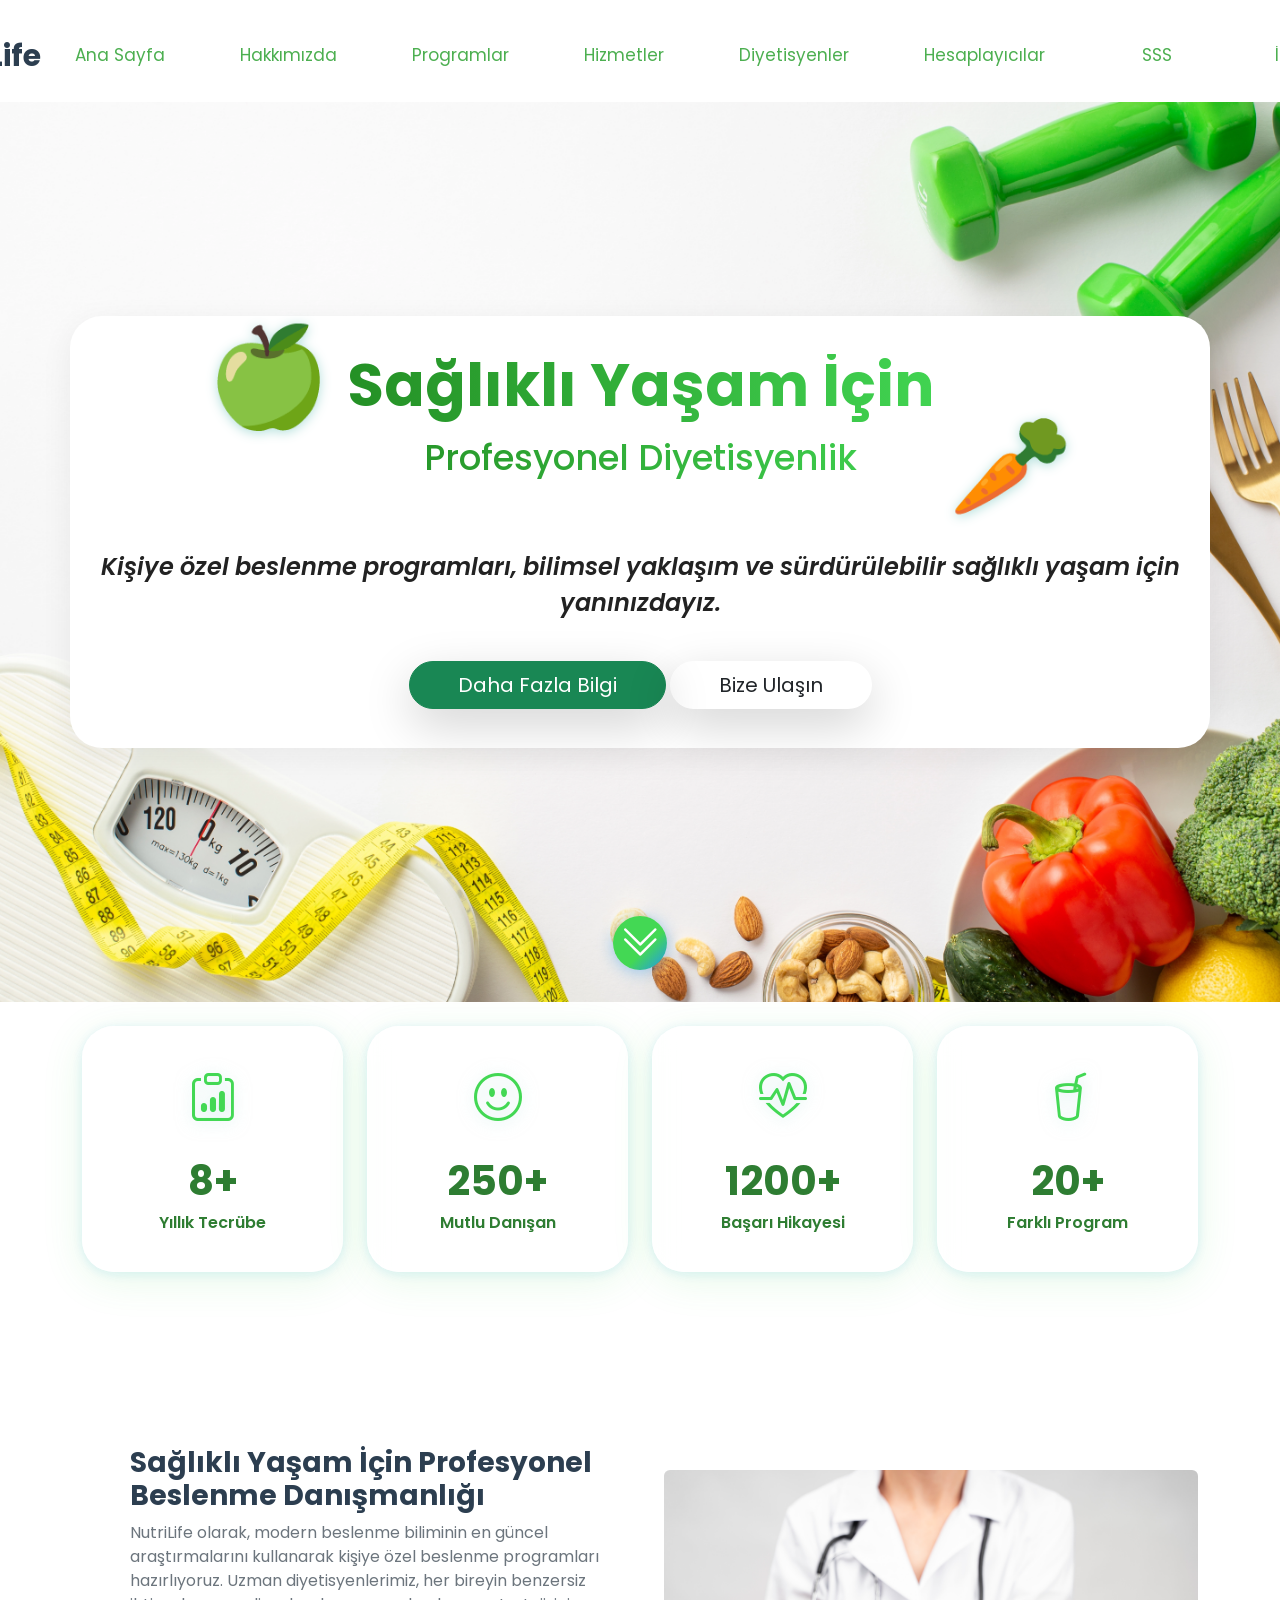
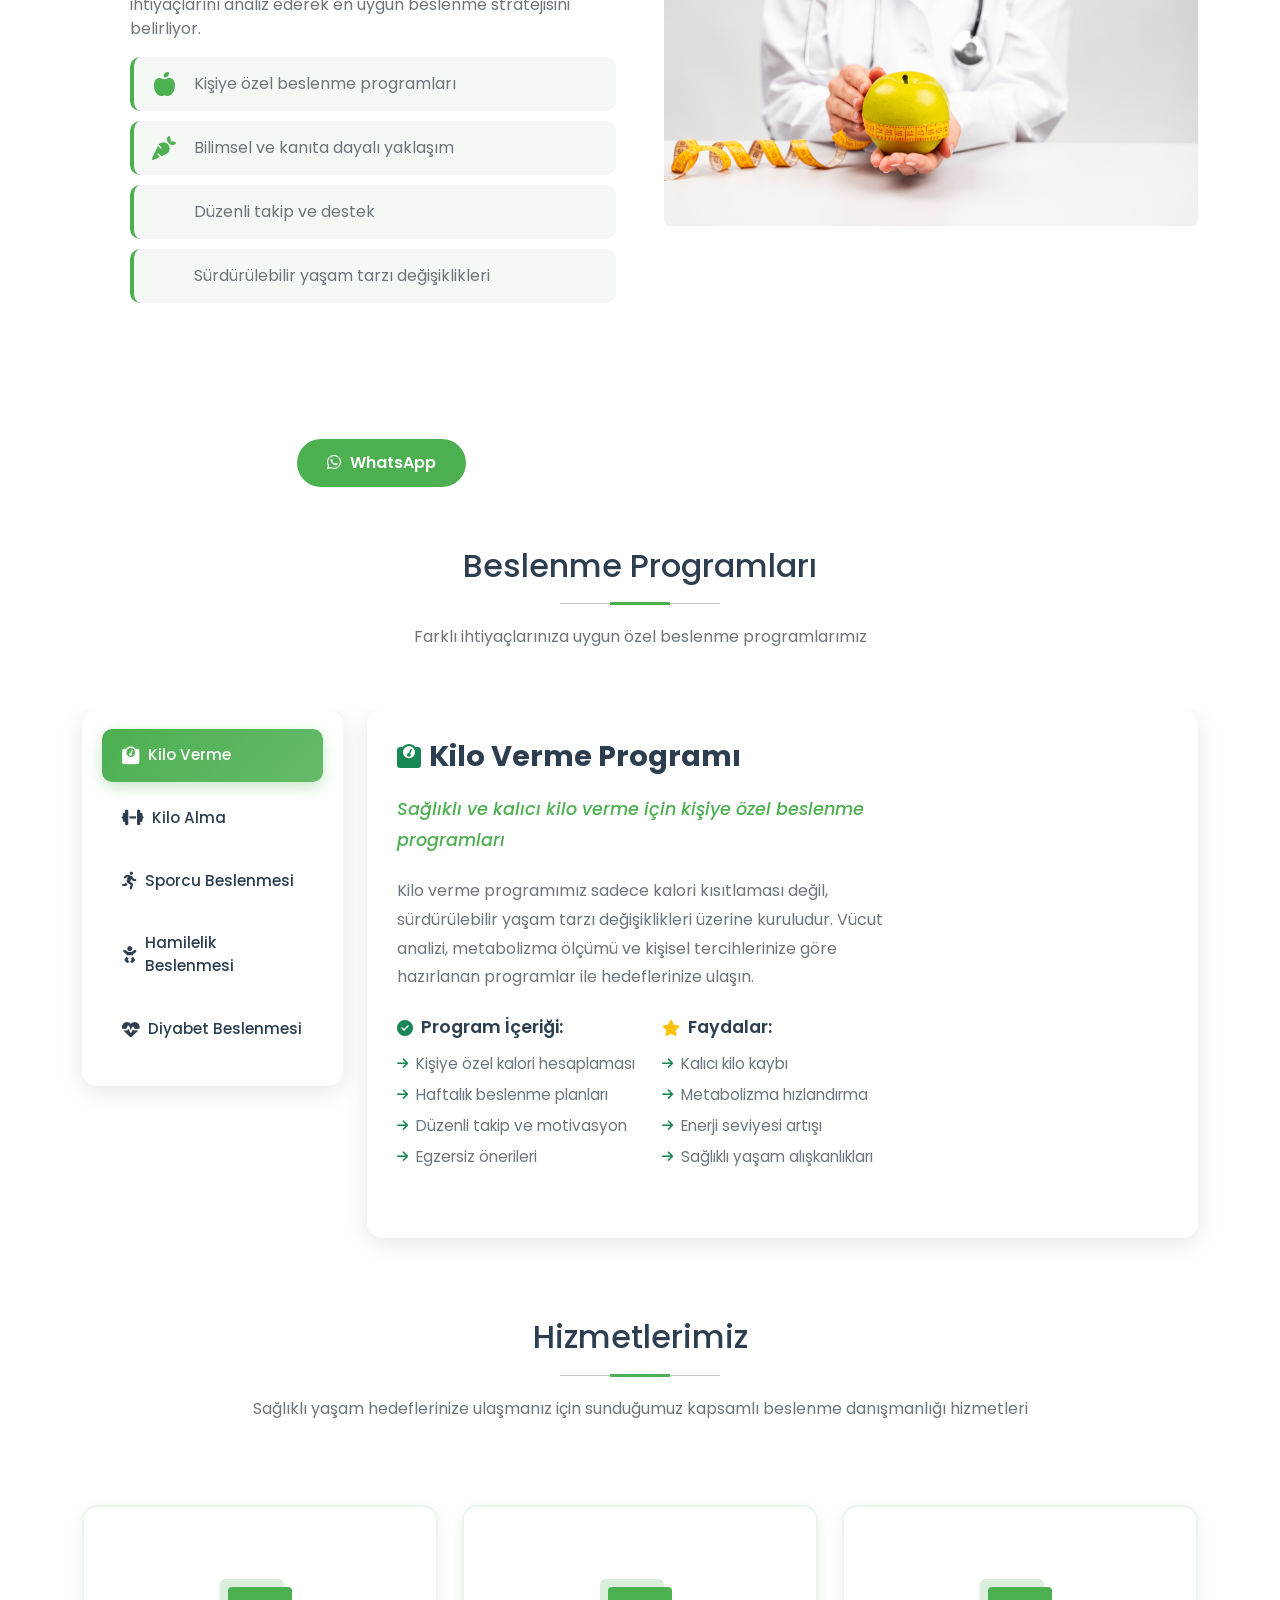
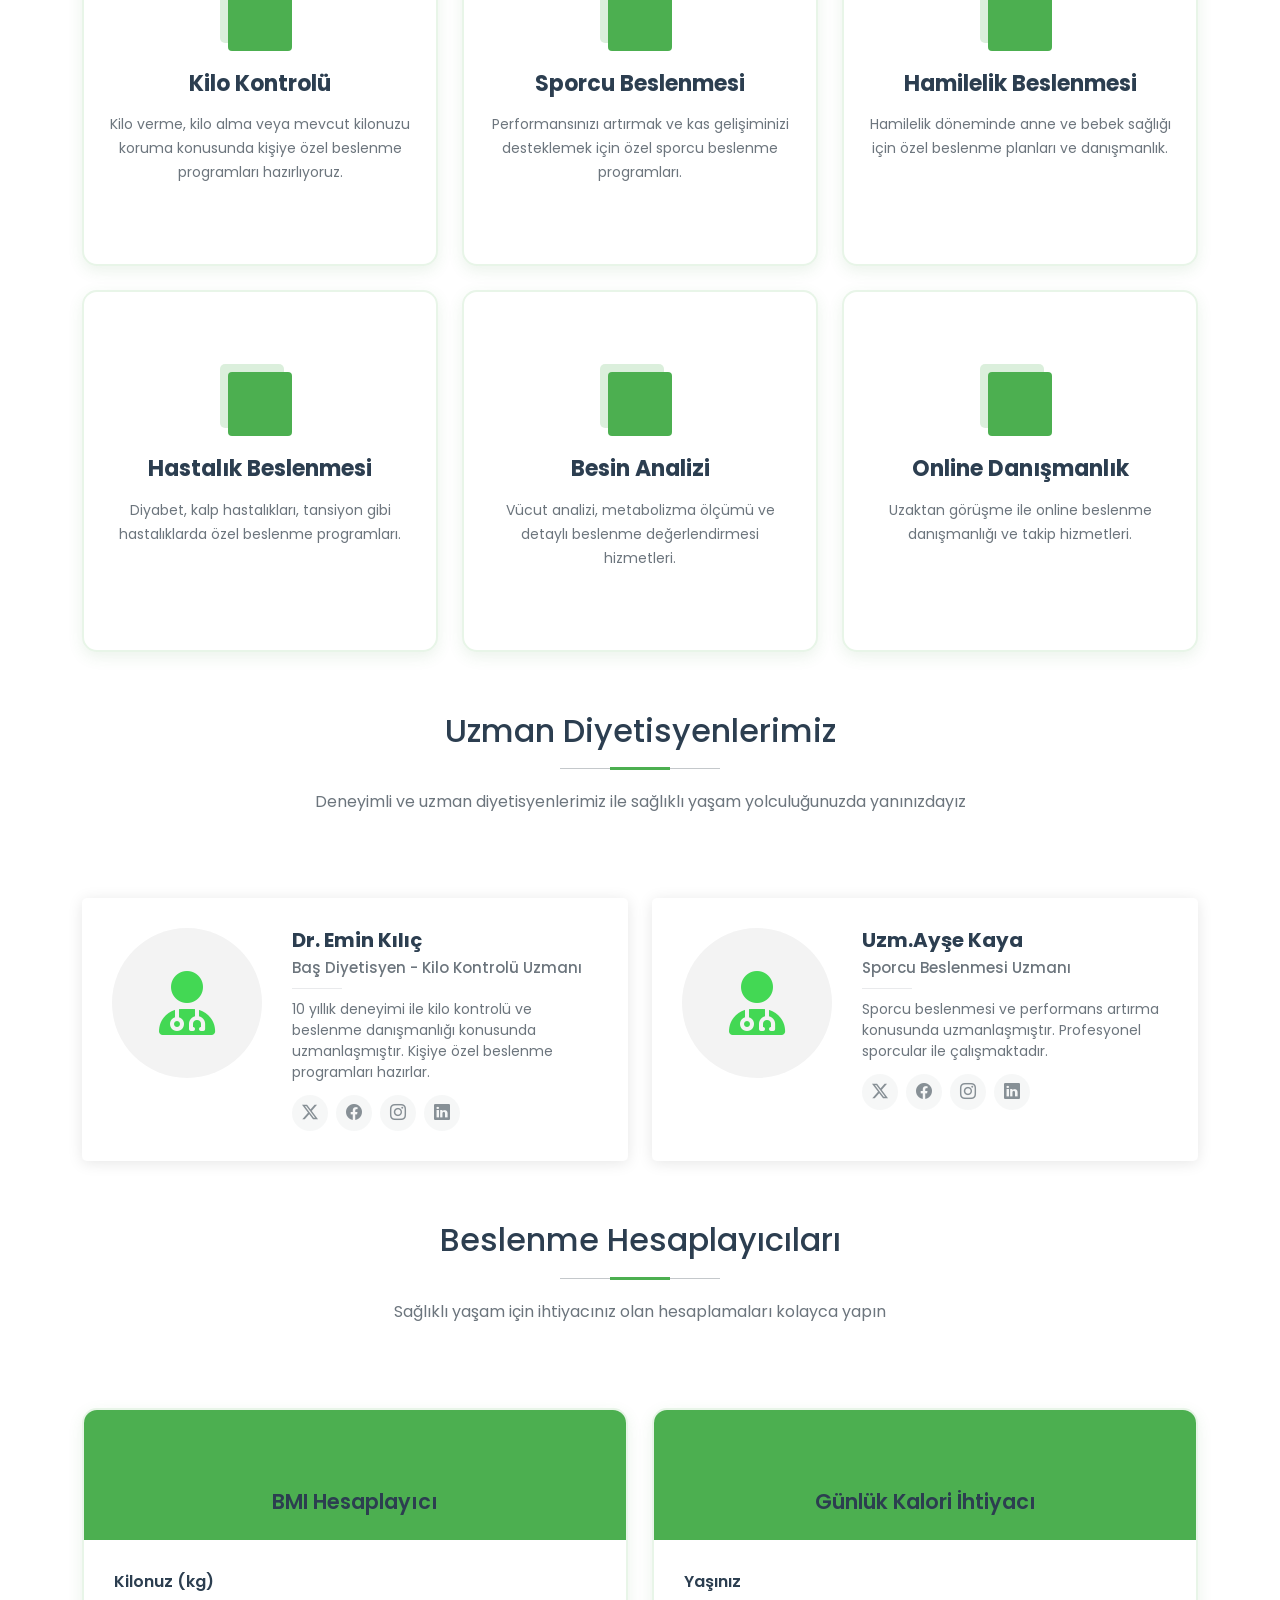
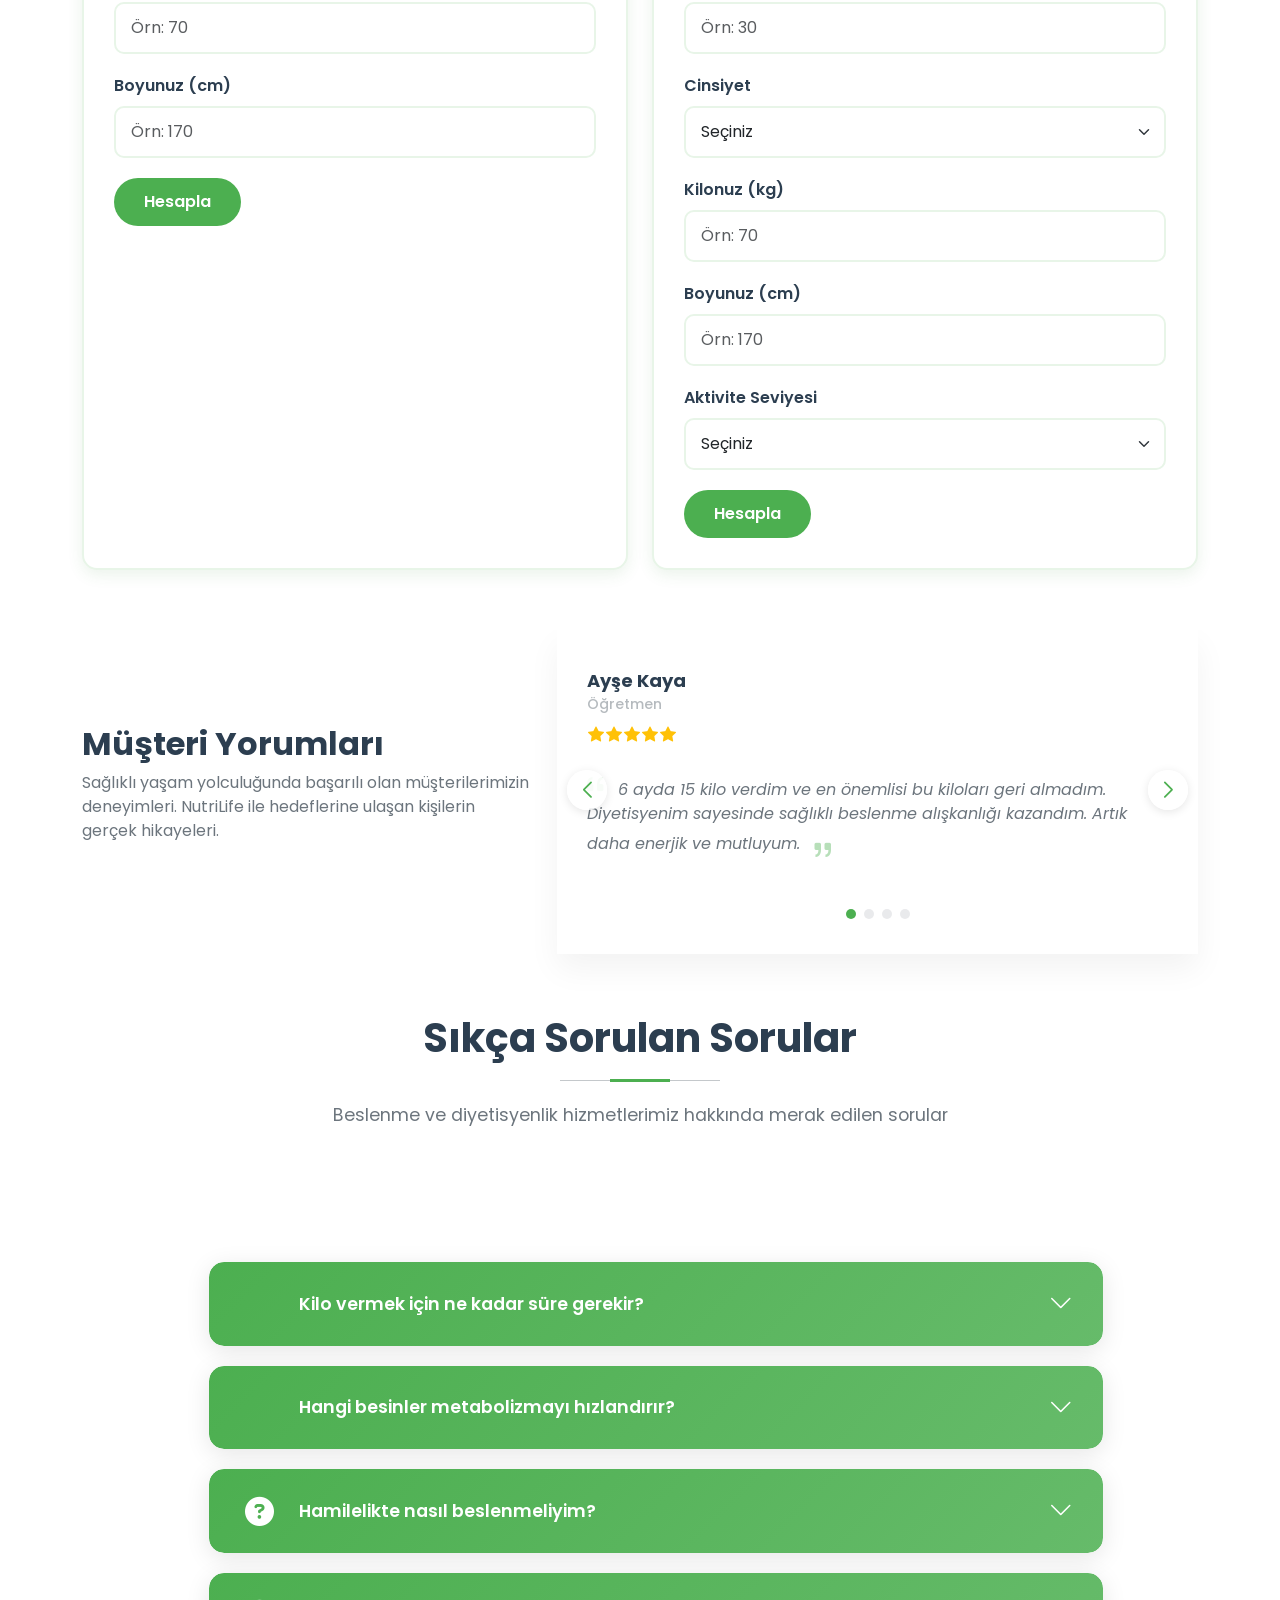
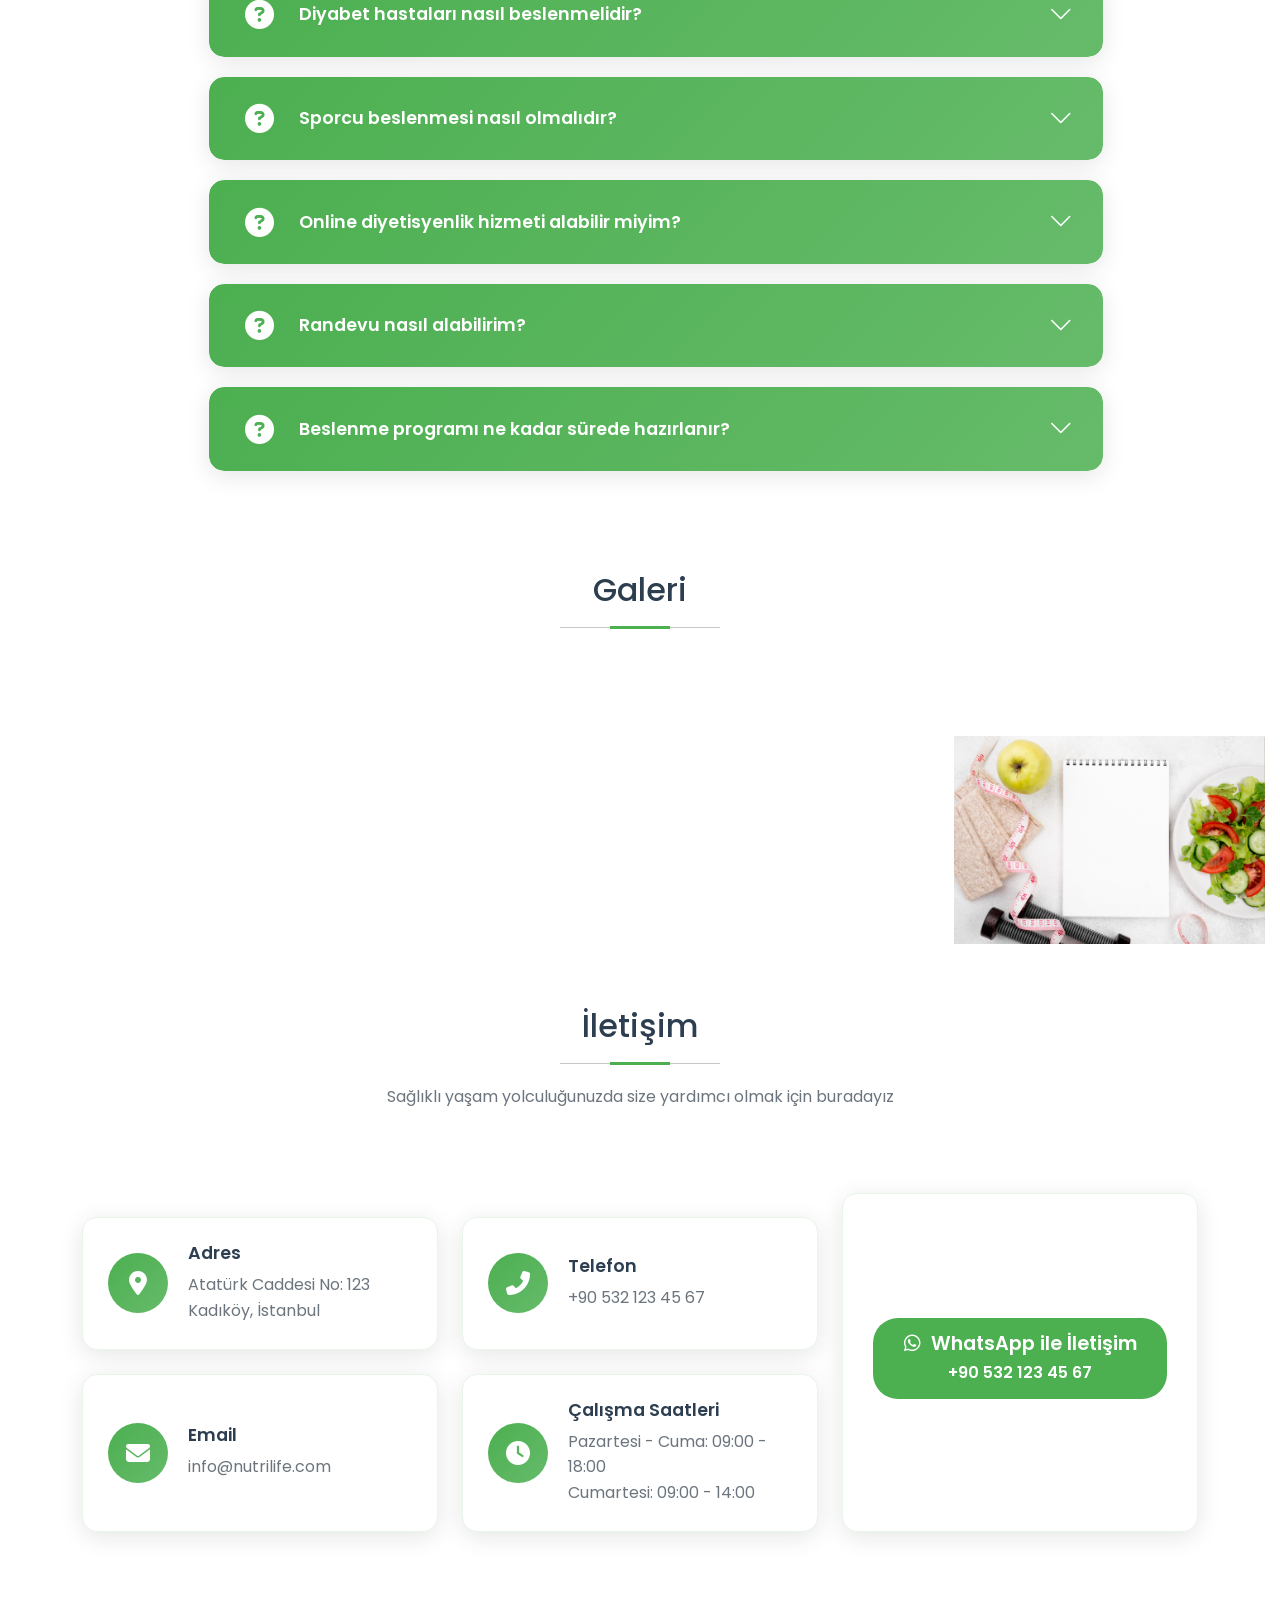
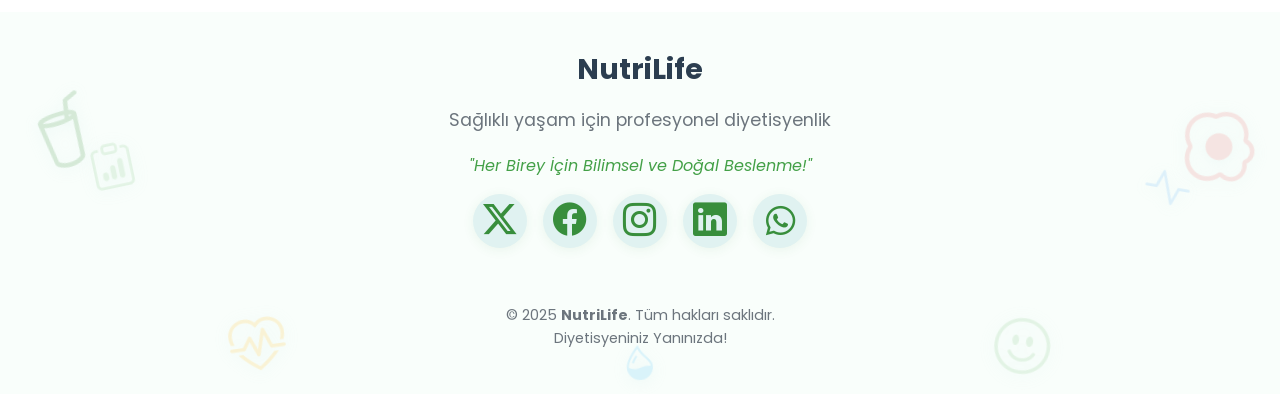
==== index.html @ 3c068d08 "ilk commit" ====
<!DOCTYPE html>
<html lang="tr">

<head>
  <meta charset="utf-8">
  <meta content="width=device-width, initial-scale=1.0" name="viewport">
  <title>NutriLife - Sağlıklı Yaşam ve Beslenme Danışmanlığı</title>
  <meta name="description" content="Profesyonel diyetisyenlik hizmetleri, kişiye özel beslenme programları, kilo kontrolü ve sağlıklı yaşam danışmanlığı">
  <meta name="keywords" content="diyetisyen, beslenme, kilo verme, sağlıklı yaşam, diyet programı, beslenme danışmanlığı">

  <!-- Favicons -->
  <link href="assets/img/favicon.webp" rel="icon">
  <link href="assets/img/apple-touch-icon.webp" rel="apple-touch-icon">

  <!-- Fonts -->
  <link href="https://fonts.googleapis.com" rel="preconnect">
  <link href="https://fonts.gstatic.com" rel="preconnect" crossorigin>
  <link href="https://fonts.googleapis.com/css2?family=Roboto:ital,wght@0,100;0,300;0,400;0,500;0,700;0,900;1,100;1,300;1,400;1,500;1,700;1,900&family=Poppins:ital,wght@0,100;0,200;0,300;0,400;0,500;0,600;0,700;0,800;0,900;1,100;1,200;1,300;1,400;1,500;1,600;1,700;1,800;1,900&family=Raleway:ital,wght@0,100;0,200;0,300;0,400;0,500;0,600;0,700;0,800;0,900;1,100;1,200;1,300;1,400;1,500;1,600;1,700;1,800;1,900&display=swap" rel="stylesheet">

  <!-- Vendor CSS Files -->
  <link href="assets/vendor/bootstrap/css/bootstrap.min.css" rel="stylesheet">
  <link href="assets/vendor/bootstrap-icons/bootstrap-icons.css" rel="stylesheet">
  <link href="assets/vendor/aos/aos.css" rel="stylesheet">
  <link href="assets/vendor/fontawesome-free/css/all.min.css" rel="stylesheet">
  <link href="assets/vendor/glightbox/css/glightbox.min.css" rel="stylesheet">
  <link href="assets/vendor/swiper/swiper-bundle.min.css" rel="stylesheet">

  <!-- Main CSS File -->
  <link href="assets/css/main.css" rel="stylesheet">

  <!-- EmailJS -->
  <script type="text/javascript" src="https://cdn.jsdelivr.net/npm/@emailjs/browser@3/dist/email.min.js"></script>
  <script type="text/javascript">
    (function() {
      emailjs.init("YOUR_PUBLIC_KEY"); // Buraya EmailJS public key gelecek
    })();
  </script>

  <!-- =======================================================
  * Template Name: NutriLife - Diyetisyen Websitesi
  * Updated: 2024 with Bootstrap v5.3.3
  * Author: Custom Design
  ======================================================== -->
</head>

<body class="index-page">

  <header id="header" class="header sticky-top">

    <div class="topbar d-flex align-items-center">
      <div class="container d-flex justify-content-center justify-content-md-between">
        <div class="contact-info d-flex align-items-center">
          <i class="bi bi-envelope d-flex align-items-center"><a href="mailto:info@nutrilife.com">info@nutrilife.com</a></i>
          <i class="bi bi-phone d-flex align-items-center ms-4"><span>+90 555 123 45 67</span></i>
        </div>
        <div class="social-links d-none d-md-flex align-items-center">
          <a href="#" class="twitter"><i class="bi bi-twitter-x"></i></a>
          <a href="#" class="facebook"><i class="bi bi-facebook"></i></a>
          <a href="#" class="instagram"><i class="bi bi-instagram"></i></a>
          <a href="#" class="linkedin"><i class="bi bi-linkedin"></i></a>
        </div>
      </div>
    </div><!-- End Top Bar -->

    <div class="branding d-flex align-items-center">

      <div class="container position-relative d-flex align-items-center justify-content-between">
        <a href="index.html" class="logo d-flex align-items-center me-auto">
          <!-- Uncomment the line below if you also wish to use an image logo -->
          <!-- <img src="assets/img/logo.webp" alt=""> -->
          <h1 class="sitename">NutriLife</h1>
        </a>

        <nav id="navmenu" class="navmenu">
          <ul>
            <li><a href="#hero">Ana Sayfa</a></li>
            <li><a href="#about">Hakkımızda</a></li>
            <li><a href="#programs">Programlar</a></li>
            <li><a href="#services">Hizmetler</a></li>
            <li><a href="#dietitians">Diyetisyenler</a></li>
            <li><a href="#calculator">Hesaplayıcılar</a></li>
            <li><a href="#faq">SSS</a></li>
            <li><a href="#contact">İletişim</a></li>
          </ul>
          <i class="mobile-nav-toggle d-xl-none bi bi-list"></i>
        </nav>

        <!-- <a class="cta-btn d-none d-sm-block" href="#appointment">Randevu Al</a> -->

      </div>

    </div>

  </header>

  <main class="main">

    <!-- Hero Section -->
    <section id="hero" class="hero section light-background" style="min-height:100vh;display:flex;align-items:center;justify-content:center;position:relative;overflow:hidden;">
      <img src="assets/img/gallery/hero-bg.webp" alt="Diyetisyen" style="position:absolute;top:0;left:0;width:100%;height:100%;object-fit:cover;object-position:center;z-index:1;">
      <div style="position:absolute;top:0;left:0;width:100%;height:100%;z-index:2;"></div>
      <div class="container position-relative d-flex flex-column align-items-center justify-content-center text-center hero-apple-bg" style="z-index:3;min-height:48vh;border-radius:32px;box-shadow:0 8px 32px #2221;">
        <svg class="hero-apple-svg" width="420" height="420" viewBox="0 0 420 420" fill="none" xmlns="http://www.w3.org/2000/svg" style="position:absolute;left:50%;top:50%;transform:translate(-50%,-50%);opacity:0.10;z-index:0;">
          <path d="M210 370c-60 0-130-40-130-120 0-60 50-90 80-90 20 0 30 10 50 10s30-10 50-10c30 0 80 30 80 90 0 80-70 120-130 120z" fill="#fff"/>
          <ellipse cx="210" cy="120" rx="30" ry="18" fill="#fff"/>
          <path d="M210 80c-10-30 30-60 60-40" stroke="#fff" stroke-width="10" stroke-linecap="round"/>
        </svg>
        <div style="position: relative; display: flex; flex-direction: column; align-items: center; justify-content: center; margin-bottom: 32px;">
          <span class="hero-emoji-inline" style="position:absolute;left:-6.2rem;top:-3.2rem;font-size:6.2rem;">🍏</span>
          <span class="hero-emoji-inline" style="position:absolute;right:-6.2rem;bottom:-3.2rem;font-size:6.2rem;">🥕</span>
          <h1 class="hero-title" style="font-size:3.7rem;font-weight:700;line-height:1.08;background:linear-gradient(90deg,#228B22 0%,#43d854 100%);-webkit-background-clip:text;-webkit-text-fill-color:transparent;animation:fadeInDown 1s both;position:relative;z-index:1; padding: 0 2.5rem;">
            Sağlıklı Yaşam İçin
            <br>
            <span style="font-size:2.2rem;font-weight:500;">Profesyonel Diyetisyenlik</span>
          </h1>
        </div>
        <style>
        .hero-emoji-inline {
          animation: hero-emoji-float 2.2s cubic-bezier(.68,-0.55,.27,1.55) infinite alternate;
          user-select: none;
          pointer-events: none;
          filter: drop-shadow(0 2px 6px #b2dfdb);
        }
        .hero-emoji-inline:nth-child(1) { animation-delay: 0.1s; }
        .hero-emoji-inline:nth-child(2) { animation-delay: 0.4s; }
        .hero-emoji-inline:nth-child(3) { animation-delay: 0.7s; }
        .hero-emoji-inline:nth-child(4) { animation-delay: 1.0s; }
        @keyframes hero-emoji-float {
          0% { transform: translateY(0) scale(1); }
          60% { transform: translateY(-10px) scale(1.08); }
          100% { transform: translateY(-18px) scale(1.12); }
        }
        </style>
        <p class="hero-desc" style="font-size:1.5rem;color:#222;font-family:'Poppins',sans-serif;font-weight:600;font-style:italic;margin:28px 0 40px 0;animation:fadeInUp 1.2s both;position:relative;z-index:1;">Kişiye özel beslenme programları, bilimsel yaklaşım ve sürdürülebilir sağlıklı yaşam için yanınızdayız.</p>
        <div class="d-flex gap-4 justify-content-center flex-wrap" style="animation:fadeInUp 1.4s both;position:relative;z-index:1;">
          <a href="#about" class="btn btn-success btn-lg rounded-pill px-5 shadow-lg">Daha Fazla Bilgi</a>
          <a href="#contact" class="btn btn-orange btn-lg rounded-pill px-5 shadow-lg">Bize Ulaşın</a>
        </div>
      </div>
      <a href="#istatistikler" class="scroll-down-anim" style="position:absolute;bottom:32px;left:50%;transform:translateX(-50%);z-index:4;text-decoration:none;">
        <span style="display:inline-block;width:54px;height:54px;border-radius:50%;background:linear-gradient(135deg,#43d854 60%,#2196f3 100%);box-shadow:0 2px 16px #2196f366;display:flex;align-items:center;justify-content:center;animation:bounce 1.5s infinite alternate;">
          <i class="bi bi-chevron-double-down" style="font-size:2.5rem;color:#fff;"></i>
        </span>
      </a>
      <style>
        .hero-apple-bg { position:relative; }
        .hero-apple-svg { pointer-events:none; }
        @keyframes fadeInDown {from{opacity:0;transform:translateY(-40px);}to{opacity:1;transform:none;}}
        @keyframes fadeInUp {from{opacity:0;transform:translateY(40px);}to{opacity:1;transform:none;}}
        @keyframes bounce {0%{transform:translateY(0);}100%{transform:translateY(18px);}}
      </style>
      <!-- Hero köşe emojileri -->
     
      <style>
      .hero-emoji {
        position: absolute;
        z-index: 4;
        pointer-events: none;
        user-select: none;
        animation: hero-emoji-float 2.5s ease-in-out infinite alternate;
      }
      .hero-emoji:nth-child(2) { animation-delay: 0.3s; }
      .hero-emoji:nth-child(3) { animation-delay: 0.6s; }
      .hero-emoji:nth-child(4) { animation-delay: 0.9s; }
      .hero-emoji:nth-child(5) { animation-delay: 1.2s; }
      .hero-emoji:nth-child(6) { animation-delay: 1.5s; }
      @keyframes hero-emoji-float {
        0% { transform: translateY(0); }
        100% { transform: translateY(-18px); }
      }
      .hero-title, .hero-desc, .d-flex.gap-4 { text-align: center !important; margin-left: auto !important; margin-right: auto !important; display: block !important; }
      </style>
    </section>

    <!-- İstatistikler/Hizmetler Bölümü -->
    <section id="istatistikler" class="section py-5" style="min-height:420px;background:#fff;">
      <div class="container">
        <div class="row justify-content-center align-items-stretch g-4">
          <div class="col-md-3 col-6" data-aos="fade-up" data-aos-delay="100">
            <div class="stat-card text-center p-4 h-100 d-flex flex-column align-items-center justify-content-center stat-green">
              <i class="bi bi-clipboard-data animated-icon mb-3" style="font-size:3rem;"></i>
              <div class="fs-1 fw-bold">8+</div>
              <div class="fw-semibold">Yıllık Tecrübe</div>
            </div>
          </div>
          <div class="col-md-3 col-6" data-aos="fade-up" data-aos-delay="200">
            <div class="stat-card text-center p-4 h-100 d-flex flex-column align-items-center justify-content-center stat-green">
              <i class="bi bi-emoji-smile animated-icon mb-3" style="font-size:3rem;"></i>
              <div class="fs-1 fw-bold">250+</div>
              <div class="fw-semibold">Mutlu Danışan</div>
            </div>
          </div>
          <div class="col-md-3 col-6" data-aos="fade-up" data-aos-delay="300">
            <div class="stat-card text-center p-4 h-100 d-flex flex-column align-items-center justify-content-center stat-green">
              <i class="bi bi-heart-pulse animated-icon mb-3" style="font-size:3rem;"></i>
              <div class="fs-1 fw-bold">1200+</div>
              <div class="fw-semibold">Başarı Hikayesi</div>
            </div>
          </div>
          <div class="col-md-3 col-6" data-aos="fade-up" data-aos-delay="400">
            <div class="stat-card text-center p-4 h-100 d-flex flex-column align-items-center justify-content-center stat-green">
              <i class="bi bi-cup-straw animated-icon mb-3" style="font-size:3rem;"></i>
              <div class="fs-1 fw-bold">20+</div>
              <div class="fw-semibold">Farklı Program</div>
            </div>
          </div>
        </div>
      </div>
    </section>

    <!-- About Section -->
    <section id="about" class="about section">

      <div class="container">

        <div class="row gy-4 gx-5">
          <div class="col-lg-6" data-aos="fade-up" data-aos-delay="100">
            <div class="content ps-lg-5">
              <h3 class="slide-left">Sağlıklı Yaşam İçin Profesyonel Beslenme Danışmanlığı</h3>
              <p class="slide-right">
                NutriLife olarak, modern beslenme biliminin en güncel araştırmalarını kullanarak 
                kişiye özel beslenme programları hazırlıyoruz. Uzman diyetisyenlerimiz, 
                her bireyin benzersiz ihtiyaçlarını analiz ederek en uygun beslenme stratejisini belirliyor.
              </p>
              <ul class="slide-left">
                <li><i class="fas fa-apple-alt floating-icon"></i> Kişiye özel beslenme programları</li>
                <li><i class="fas fa-carrot floating-icon"></i> Bilimsel ve kanıta dayalı yaklaşım</li>
                <li><i class="fas fa-leaf floating-icon"></i> Düzenli takip ve destek</li>
                <li><i class="fas fa-seedling floating-icon"></i> Sürdürülebilir yaşam tarzı değişiklikleri</li>
              </ul>
              <p class="slide-right">
                Sağlıklı yaşam hedeflerinize ulaşmanızda size rehberlik etmek için buradayız. 
                Kilo kontrolü, sporcu beslenmesi, hamilelik beslenmesi ve hastalık beslenmesi 
                konularında uzman kadromuzla hizmetinizdeyiz.
              </p>
              <div class="text-center mt-4">
                <!-- <a href="#contact" class="cta-btn pulse-button">Randevu Al</a> -->
                <a href="https://wa.me/905321234567" class="cta-btn pulse-button ms-3" target="_blank">
                  <i class="fab fa-whatsapp"></i> WhatsApp
                </a>
              </div>
            </div>
          </div>
          <div class="col-lg-6" data-aos="fade-up" data-aos-delay="200">
            <div class="position-relative mt-4">
              <img src="assets/img/about.jpg" class="img-fluid rounded" alt="Diyetisyen Konsültasyonu">
            </div>
          </div>
        </div>

      </div>

    </section><!-- /About Section -->

    <!-- Programs Section -->
    <section id="programs" class="departments section light-background">

      <!-- Section Title -->
      <div class="container section-title" data-aos="fade-up">
        <h2>Beslenme Programları</h2>
        <p>Farklı ihtiyaçlarınıza uygun özel beslenme programlarımız</p>
      </div><!-- End Section Title -->

      <div class="container" data-aos="fade-up" data-aos-delay="100">

        <div class="row">
          <div class="col-lg-3">
            <ul class="nav nav-tabs flex-column">
              <li class="nav-item">
                <a class="nav-link active show" data-bs-toggle="tab" href="#weight-loss">
                  <i class="fas fa-weight-scale me-2"></i>Kilo Verme
                </a>
              </li>
              <li class="nav-item">
                <a class="nav-link" data-bs-toggle="tab" href="#weight-gain">
                  <i class="fas fa-dumbbell me-2"></i>Kilo Alma
                </a>
              </li>
              <li class="nav-item">
                <a class="nav-link" data-bs-toggle="tab" href="#sports">
                  <i class="fas fa-running me-2"></i>Sporcu Beslenmesi
                </a>
              </li>
              <li class="nav-item">
                <a class="nav-link" data-bs-toggle="tab" href="#pregnancy">
                  <i class="fas fa-baby me-2"></i>Hamilelik Beslenmesi
                </a>
              </li>
              <li class="nav-item">
                <a class="nav-link" data-bs-toggle="tab" href="#diabetes">
                  <i class="fas fa-heartbeat me-2"></i>Diyabet Beslenmesi
                </a>
              </li>
            </ul>
          </div>
          <div class="col-lg-9 mt-4 mt-lg-0">
            <div class="tab-content">
              <div class="tab-pane active show" id="weight-loss">
                <div class="row">
                  <div class="col-lg-8 details order-2 order-lg-1">
                    <h3><i class="fas fa-weight-scale text-success me-2"></i>Kilo Verme Programı</h3>
                    <p class="fst-italic">Sağlıklı ve kalıcı kilo verme için kişiye özel beslenme programları</p>
                    <p>Kilo verme programımız sadece kalori kısıtlaması değil, sürdürülebilir yaşam tarzı değişiklikleri üzerine kuruludur. Vücut analizi, metabolizma ölçümü ve kişisel tercihlerinize göre hazırlanan programlar ile hedeflerinize ulaşın.</p>
                    <div class="row mt-4">
                      <div class="col-md-6">
                        <h5><i class="fas fa-check-circle text-success me-2"></i>Program İçeriği:</h5>
                        <ul class="list-unstyled">
                          <li><i class="fas fa-arrow-right text-success me-2"></i>Kişiye özel kalori hesaplaması</li>
                          <li><i class="fas fa-arrow-right text-success me-2"></i>Haftalık beslenme planları</li>
                          <li><i class="fas fa-arrow-right text-success me-2"></i>Düzenli takip ve motivasyon</li>
                          <li><i class="fas fa-arrow-right text-success me-2"></i>Egzersiz önerileri</li>
                        </ul>
                      </div>
                      <div class="col-md-6">
                        <h5><i class="fas fa-star text-warning me-2"></i>Faydalar:</h5>
                        <ul class="list-unstyled">
                          <li><i class="fas fa-arrow-right text-success me-2"></i>Kalıcı kilo kaybı</li>
                          <li><i class="fas fa-arrow-right text-success me-2"></i>Metabolizma hızlandırma</li>
                          <li><i class="fas fa-arrow-right text-success me-2"></i>Enerji seviyesi artışı</li>
                          <li><i class="fas fa-arrow-right text-success me-2"></i>Sağlıklı yaşam alışkanlıkları</li>
                        </ul>
                      </div>
                    </div>
                    <div class="mt-4">
                      <!-- <a href="#appointment" class="cta-btn">Randevu Al</a> -->
                    </div>
                  </div>
                  <div class="col-lg-4 text-center order-1 order-lg-2">
                    <!-- Görsel kaldırıldı -->
                  </div>
                </div>
              </div>
              
              <div class="tab-pane" id="weight-gain">
                <div class="row">
                  <div class="col-lg-8 details order-2 order-lg-1">
                    <h3><i class="fas fa-dumbbell text-success me-2"></i>Kilo Alma Programı</h3>
                    <p class="fst-italic">Sağlıklı kilo alma ve kas geliştirme için özel beslenme planları</p>
                    <p>Kilo alma programımız sadece kalori artışı değil, doğru besin seçimleri ve zamanlama üzerine kuruludur. Kas kütlesi artışını destekleyen, yağ oranını kontrol altında tutan programlar ile sağlıklı kilo alın.</p>
                    <div class="row mt-4">
                      <div class="col-md-6">
                        <h5><i class="fas fa-check-circle text-success me-2"></i>Program İçeriği:</h5>
                        <ul class="list-unstyled">
                          <li><i class="fas fa-arrow-right text-success me-2"></i>Yüksek kalorili beslenme planları</li>
                          <li><i class="fas fa-arrow-right text-success me-2"></i>Protein ağırlıklı beslenme</li>
                          <li><i class="fas fa-arrow-right text-success me-2"></i>Besin takviyesi önerileri</li>
                          <li><i class="fas fa-arrow-right text-success me-2"></i>Egzersiz programı eşliğinde</li>
                        </ul>
                      </div>
                      <div class="col-md-6">
                        <h5><i class="fas fa-star text-warning me-2"></i>Faydalar:</h5>
                        <ul class="list-unstyled">
                          <li><i class="fas fa-arrow-right text-success me-2"></i>Kas kütlesi artışı</li>
                          <li><i class="fas fa-arrow-right text-success me-2"></i>Güç artışı</li>
                          <li><i class="fas fa-arrow-right text-success me-2"></i>Vücut kompozisyonu iyileştirme</li>
                          <li><i class="fas fa-arrow-right text-success me-2"></i>Performans artışı</li>
                        </ul>
                      </div>
                    </div>
                    <div class="mt-4">
                      <!-- <a href="#appointment" class="cta-btn">Randevu Al</a> -->
                    </div>
                  </div>
                  <div class="col-lg-4 text-center order-1 order-lg-2">
                    <!-- Görsel kaldırıldı -->
                  </div>
                </div>
              </div>
              
              <div class="tab-pane" id="sports">
                <div class="row">
                  <div class="col-lg-8 details order-2 order-lg-1">
                    <h3><i class="fas fa-running text-success me-2"></i>Sporcu Beslenmesi</h3>
                    <p class="fst-italic">Performansınızı artırmak için özel sporcu beslenme programları</p>
                    <p>Sporcu beslenmesi programımız antrenman öncesi, sırası ve sonrası beslenme stratejilerini içerir. Kas gelişimi, dayanıklılık artışı ve toparlanma süreçlerini destekleyen beslenme planları hazırlıyoruz.</p>
                    <div class="row mt-4">
                      <div class="col-md-6">
                        <h5><i class="fas fa-check-circle text-success me-2"></i>Program İçeriği:</h5>
                        <ul class="list-unstyled">
                          <li><i class="fas fa-arrow-right text-success me-2"></i>Antrenman öncesi beslenme</li>
                          <li><i class="fas fa-arrow-right text-success me-2"></i>Antrenman sırası hidrasyon</li>
                          <li><i class="fas fa-arrow-right text-success me-2"></i>Toparlanma beslenmesi</li>
                          <li><i class="fas fa-arrow-right text-success me-2"></i>Yarışma öncesi beslenme</li>
                        </ul>
                      </div>
                      <div class="col-md-6">
                        <h5><i class="fas fa-star text-warning me-2"></i>Faydalar:</h5>
                        <ul class="list-unstyled">
                          <li><i class="fas fa-arrow-right text-success me-2"></i>Performans artışı</li>
                          <li><i class="fas fa-arrow-right text-success me-2"></i>Hızlı toparlanma</li>
                          <li><i class="fas fa-arrow-right text-success me-2"></i>Kas gelişimi</li>
                          <li><i class="fas fa-arrow-right text-success me-2"></i>Dayanıklılık artışı</li>
                        </ul>
                      </div>
                    </div>
                    <div class="mt-4">
                      <!-- <a href="#appointment" class="cta-btn">Randevu Al</a> -->
                    </div>
                  </div>
                  <div class="col-lg-4 text-center order-1 order-lg-2">
                    <!-- Görsel kaldırıldı -->
                  </div>
                </div>
              </div>
              
              <div class="tab-pane" id="pregnancy">
                <div class="row">
                  <div class="col-lg-8 details order-2 order-lg-1">
                    <h3><i class="fas fa-baby text-success me-2"></i>Hamilelik Beslenmesi</h3>
                    <p class="fst-italic">Anne ve bebek sağlığı için özel hamilelik beslenme programları</p>
                    <p>Hamilelik döneminde doğru beslenme hem anne hem de bebek sağlığı için kritik öneme sahiptir. Her trimester için özel beslenme planları ve gerekli besin takviyeleri konusunda rehberlik ediyoruz.</p>
                    <ul class="list-unstyled">
                      <li><i class="fas fa-arrow-right text-success me-2"></i>Trimester bazlı beslenme</li>
                      <li><i class="fas fa-arrow-right text-success me-2"></i>Folik asit ve demir takviyesi</li>
                      <li><i class="fas fa-arrow-right text-success me-2"></i>Bulantı ve mide yanması için öneriler</li>
                      <li><i class="fas fa-arrow-right text-success me-2"></i>Gebelik diyabeti önleme</li>
                    </ul>
                  </div>
                  <div class="col-lg-4 text-center order-1 order-lg-2">
                    <!-- Görsel kaldırıldı -->
                  </div>
                </div>
              </div>
              <div class="tab-pane" id="diabetes">
                <div class="row">
                  <div class="col-lg-8 details order-2 order-lg-1">
                    <h3><i class="fas fa-heartbeat text-success me-2"></i>Diyabet Beslenmesi</h3>
                    <p class="fst-italic">Kan şekeri kontrolü için özel diyabet beslenme programları</p>
                    <p>Diyabet beslenmesi programımız kan şekeri kontrolünü sağlarken, yaşam kalitenizi artırmayı hedefler. Karbonhidrat sayımı, glisemik indeks ve porsiyon kontrolü konularında eğitim veriyoruz.</p>
                    <ul class="list-unstyled">
                      <li><i class="fas fa-arrow-right text-success me-2"></i>Karbonhidrat sayımı eğitimi</li>
                      <li><i class="fas fa-arrow-right text-success me-2"></i>Glisemik indeks kontrolü</li>
                      <li><i class="fas fa-arrow-right text-success me-2"></i>Porsiyon kontrolü</li>
                      <li><i class="fas fa-arrow-right text-success me-2"></i>Kan şekeri takibi</li>
                    </ul>
                  </div>
                  <div class="col-lg-4 text-center order-1 order-lg-2">
                    <!-- Görsel kaldırıldı -->
                  </div>
                </div>
              </div>
            </div>
          </div>
        </div>

      </div>

    </section><!-- /Programs Section -->

    <!-- Services Section -->
    <section id="services" class="services section">

      <!-- Section Title -->
      <div class="container section-title" data-aos="fade-up">
        <h2>Hizmetlerimiz</h2>
        <p>Sağlıklı yaşam hedeflerinize ulaşmanız için sunduğumuz kapsamlı beslenme danışmanlığı hizmetleri</p>
      </div><!-- End Section Title -->

      <div class="container">

        <div class="row gy-4">

          <div class="col-lg-4 col-md-6" data-aos="fade-up" data-aos-delay="100">
            <div class="service-item green-card position-relative">
              <div class="icon">
                <i class="fas fa-weight-scale floating-icon"></i>
              </div>
              <a href="#" class="stretched-link">
                <h3>Kilo Kontrolü</h3>
              </a>
              <p>Kilo verme, kilo alma veya mevcut kilonuzu koruma konusunda kişiye özel beslenme programları hazırlıyoruz.</p>
            </div>
          </div><!-- End Service Item -->

          <div class="col-lg-4 col-md-6" data-aos="fade-up" data-aos-delay="200">
            <div class="service-item green-card position-relative">
              <div class="icon">
                <i class="fas fa-dumbbell floating-icon"></i>
              </div>
              <a href="#" class="stretched-link">
                <h3>Sporcu Beslenmesi</h3>
              </a>
              <p>Performansınızı artırmak ve kas gelişiminizi desteklemek için özel sporcu beslenme programları.</p>
            </div>
          </div><!-- End Service Item -->

          <div class="col-lg-4 col-md-6" data-aos="fade-up" data-aos-delay="300">
            <div class="service-item green-card position-relative">
              <div class="icon">
                <i class="fas fa-baby floating-icon"></i>
              </div>
              <a href="#" class="stretched-link">
                <h3>Hamilelik Beslenmesi</h3>
              </a>
              <p>Hamilelik döneminde anne ve bebek sağlığı için özel beslenme planları ve danışmanlık.</p>
            </div>
          </div><!-- End Service Item -->

          <div class="col-lg-4 col-md-6" data-aos="fade-up" data-aos-delay="400">
            <div class="service-item green-card position-relative">
              <div class="icon">
                <i class="fas fa-heartbeat floating-icon"></i>
              </div>
              <a href="#" class="stretched-link">
                <h3>Hastalık Beslenmesi</h3>
              </a>
              <p>Diyabet, kalp hastalıkları, tansiyon gibi hastalıklarda özel beslenme programları.</p>
              <a href="#" class="stretched-link"></a>
            </div>
          </div><!-- End Service Item -->

          <div class="col-lg-4 col-md-6" data-aos="fade-up" data-aos-delay="500">
            <div class="service-item green-card position-relative">
              <div class="icon">
                <i class="fas fa-apple-alt floating-icon"></i>
              </div>
              <a href="#" class="stretched-link">
                <h3>Besin Analizi</h3>
              </a>
              <p>Vücut analizi, metabolizma ölçümü ve detaylı beslenme değerlendirmesi hizmetleri.</p>
              <a href="#" class="stretched-link"></a>
            </div>
          </div><!-- End Service Item -->

          <div class="col-lg-4 col-md-6" data-aos="fade-up" data-aos-delay="600">
            <div class="service-item green-card position-relative">
              <div class="icon">
                <i class="fas fa-laptop-medical floating-icon"></i>
              </div>
              <a href="#" class="stretched-link">
                <h3>Online Danışmanlık</h3>
              </a>
              <p>Uzaktan görüşme ile online beslenme danışmanlığı ve takip hizmetleri.</p>
              <a href="#" class="stretched-link"></a>
            </div>
          </div><!-- End Service Item -->

        </div>

      </div>

    </section><!-- /Services Section -->

    <!-- Dietitians Section -->
    <section id="dietitians" class="doctors section">

      <!-- Section Title -->
      <div class="container section-title" data-aos="fade-up">
        <h2>Uzman Diyetisyenlerimiz</h2>
        <p>Deneyimli ve uzman diyetisyenlerimiz ile sağlıklı yaşam yolculuğunuzda yanınızdayız</p>
      </div><!-- End Section Title -->

      <div class="container">

        <div class="row gy-4">

          <div class="col-lg-6" data-aos="fade-up" data-aos-delay="100">
            <div class="team-member d-flex align-items-start">
              <div class="pic d-flex align-items-center justify-content-center" style="background:#f3f3f3;width:150px;height:150px;border-radius:50%;font-size:4rem;color:#43d854;">
                <i class="fas fa-user-md"></i>
              </div>
              <div class="member-info">
                <h4>Dr. Emin Kılıç</h4>
                <span>Baş Diyetisyen - Kilo Kontrolü Uzmanı</span>
                <p>10 yıllık deneyimi ile kilo kontrolü ve beslenme danışmanlığı konusunda uzmanlaşmıştır. Kişiye özel beslenme programları hazırlar.</p>
                <div class="social">
                  <a href=""><i class="bi bi-twitter-x"></i></a>
                  <a href=""><i class="bi bi-facebook"></i></a>
                  <a href=""><i class="bi bi-instagram"></i></a>
                  <a href=""> <i class="bi bi-linkedin"></i> </a>
                </div>
              </div>
            </div>
          </div><!-- End Team Member -->

          <div class="col-lg-6" data-aos="fade-up" data-aos-delay="200">
            <div class="team-member d-flex align-items-start">
              <div class="pic d-flex align-items-center justify-content-center" style="background:#f3f3f3;width:150px;height:150px;border-radius:50%;font-size:4rem;color:#43d854;">
                <i class="fas fa-user-md"></i>
              </div>
              <div class="member-info">
                <h4>Uzm.Ayşe Kaya</h4>
                <span>Sporcu Beslenmesi Uzmanı</span>
                <p>Sporcu beslenmesi ve performans artırma konusunda uzmanlaşmıştır. Profesyonel sporcular ile çalışmaktadır.</p>
                <div class="social">
                  <a href=""><i class="bi bi-twitter-x"></i></a>
                  <a href=""><i class="bi bi-facebook"></i></a>
                  <a href=""><i class="bi bi-instagram"></i></a>
                  <a href=""> <i class="bi bi-linkedin"></i> </a>
                </div>
              </div>
            </div>
          </div><!-- End Team Member -->

        </div>

      </div>

    </section><!-- /Dietitians Section -->

    <!-- Calculator Section -->
    <section id="calculator" class="calculator section light-background">

      <!-- Section Title -->
      <div class="container section-title" data-aos="fade-up">
        <h2>Beslenme Hesaplayıcıları</h2>
        <p>Sağlıklı yaşam için ihtiyacınız olan hesaplamaları kolayca yapın</p>
      </div><!-- End Section Title -->

      <div class="container" data-aos="fade-up" data-aos-delay="100">

        <div class="row gy-4">
          <div class="col-lg-6" data-aos="fade-up" data-aos-delay="100">
            <div class="calculator-card green-card">
              <div class="calculator-header">
                <i class="fas fa-calculator floating-icon"></i>
                <h3>BMI Hesaplayıcı</h3>
              </div>
              <div class="calculator-body">
                <form id="bmiForm">
                  <div class="form-group">
                    <label for="bmiWeight">Kilonuz (kg)</label>
                    <input type="number" class="form-control" id="bmiWeight" placeholder="Örn: 70" required>
                  </div>
                  <div class="form-group">
                    <label for="bmiHeight">Boyunuz (cm)</label>
                    <input type="number" class="form-control" id="bmiHeight" placeholder="Örn: 170" required>
                  </div>
                  <button type="submit" class="btn btn-primary pulse-button">Hesapla</button>
                </form>
                <div id="bmiResult" class="result-box" style="display: none;">
                  <h4>BMI Sonucunuz</h4>
                  <div class="bmi-value">
                    <span id="bmiValue">0</span>
                    <small>kg/m²</small>
                  </div>
                  <div class="bmi-category">
                    <span id="bmiCategory">Normal</span>
                  </div>
                </div>
              </div>
            </div>
          </div>

          <div class="col-lg-6" data-aos="fade-up" data-aos-delay="200">
            <div class="calculator-card green-card">
              <div class="calculator-header">
                <i class="fas fa-fire floating-icon"></i>
                <h3>Günlük Kalori İhtiyacı</h3>
              </div>
              <div class="calculator-body">
                <form id="calorieForm">
                  <div class="form-group">
                    <label for="calorieAge">Yaşınız</label>
                    <input type="number" class="form-control" id="calorieAge" placeholder="Örn: 30" required>
                  </div>
                  <div class="form-group">
                    <label for="calorieGender">Cinsiyet</label>
                    <select class="form-select" id="calorieGender" required>
                      <option value="">Seçiniz</option>
                      <option value="male">Erkek</option>
                      <option value="female">Kadın</option>
                    </select>
                  </div>
                  <div class="form-group">
                    <label for="calorieWeight">Kilonuz (kg)</label>
                    <input type="number" class="form-control" id="calorieWeight" placeholder="Örn: 70" required>
                  </div>
                  <div class="form-group">
                    <label for="calorieHeight">Boyunuz (cm)</label>
                    <input type="number" class="form-control" id="calorieHeight" placeholder="Örn: 170" required>
                  </div>
                  <div class="form-group">
                    <label for="calorieActivity">Aktivite Seviyesi</label>
                    <select class="form-select" id="calorieActivity" required>
                      <option value="">Seçiniz</option>
                      <option value="1.2">Hareketsiz (Az hareket)</option>
                      <option value="1.375">Hafif Aktif (Haftada 1-3 gün egzersiz)</option>
                      <option value="1.55">Orta Aktif (Haftada 3-5 gün egzersiz)</option>
                      <option value="1.725">Çok Aktif (Haftada 6-7 gün egzersiz)</option>
                      <option value="1.9">Aşırı Aktif (Günde 2 kez egzersiz)</option>
                    </select>
                  </div>
                  <button type="submit" class="btn btn-primary pulse-button">Hesapla</button>
                </form>
                <div id="calorieResult" class="result-box" style="display: none;">
                  <h4>Günlük Kalori İhtiyacınız</h4>
                  <div class="calorie-value">
                    <span id="calorieValue">0</span>
                    <small>kalori/gün</small>
                  </div>
                  <div class="calorie-breakdown">
                    <div class="row">
                      <div class="col-4">
                        <div class="macro-item">
                          <span id="proteinValue">0g</span>
                          <small>Protein</small>
                        </div>
                      </div>
                      <div class="col-4">
                        <div class="macro-item">
                          <span id="carbValue">0g</span>
                          <small>Karbonhidrat</small>
                        </div>
                      </div>
                      <div class="col-4">
                        <div class="macro-item">
                          <span id="fatValue">0g</span>
                          <small>Yağ</small>
                        </div>
                      </div>
                    </div>
                  </div>
                </div>
              </div>
            </div>
          </div>
        </div>

      </div>

    </section><!-- /Calculator Section -->

    <!-- Testimonials Section -->
    <section id="testimonials" class="testimonials section">

      <div class="container">

        <div class="row align-items-center">

          <div class="col-lg-5 info" data-aos="fade-up" data-aos-delay="100">
            <h3>Müşteri Yorumları</h3>
            <p>
              Sağlıklı yaşam yolculuğunda başarılı olan müşterilerimizin deneyimleri. 
              NutriLife ile hedeflerine ulaşan kişilerin gerçek hikayeleri.
            </p>
          </div>

          <div class="col-lg-7" data-aos="fade-up" data-aos-delay="200">

            <div class="swiper">
              <div class="swiper-wrapper">

                <div class="swiper-slide">
                  <div class="testimonial-item">
                    <div class="d-flex">
                      <!-- Fotoğraf kaldırıldı -->
                      <div>
                        <h3>Ayşe Kaya</h3>
                        <h4>Öğretmen</h4>
                        <div class="stars">
                          <i class="bi bi-star-fill"></i><i class="bi bi-star-fill"></i><i class="bi bi-star-fill"></i><i class="bi bi-star-fill"></i><i class="bi bi-star-fill"></i>
                        </div>
                      </div>
                    </div>
                    <p>
                      <i class="bi bi-quote quote-icon-left"></i>
                      <span>6 ayda 15 kilo verdim ve en önemlisi bu kiloları geri almadım. Diyetisyenim sayesinde sağlıklı beslenme alışkanlığı kazandım. Artık daha enerjik ve mutluyum.</span>
                      <i class="bi bi-quote quote-icon-right"></i>
                    </p>
                  </div>
                </div><!-- End testimonial item -->

                <div class="swiper-slide">
                  <div class="testimonial-item">
                    <div class="d-flex">
                      <!-- Fotoğraf kaldırıldı -->
                      <div>
                        <h3>Mehmet Demir</h3>
                        <h4>Fitness Eğitmeni</h4>
                        <div class="stars">
                          <i class="bi bi-star-fill"></i><i class="bi bi-star-fill"></i><i class="bi bi-star-fill"></i><i class="bi bi-star-fill"></i><i class="bi bi-star-fill"></i>
                        </div>
                      </div>
                    </div>
                    <p>
                      <i class="bi bi-quote quote-icon-left"></i>
                      <span>Sporcu beslenmesi programı ile performansım inanılmaz arttı. Kas gelişimim hızlandı ve antrenman sonrası toparlanma sürem kısaldı. Kesinlikle tavsiye ederim.</span>
                      <i class="bi bi-quote quote-icon-right"></i>
                    </p>
                  </div>
                </div><!-- End testimonial item -->

                <div class="swiper-slide">
                  <div class="testimonial-item">
                    <div class="d-flex">
                      <!-- Fotoğraf kaldırıldı -->
                      <div>
                        <h3>Fatma Özkan</h3>
                        <h4>Hamile</h4>
                        <div class="stars">
                          <i class="bi bi-star-fill"></i><i class="bi bi-star-fill"></i><i class="bi bi-star-fill"></i><i class="bi bi-star-fill"></i><i class="bi bi-star-fill"></i>
                        </div>
                      </div>
                    </div>
                    <p>
                      <i class="bi bi-quote quote-icon-left"></i>
                      <span>Hamilelik döneminde beslenme programı ile hem kendim hem de bebeğim için en iyi beslenmeyi sağladım. Bulantılarım azaldı ve enerjim arttı.</span>
                      <i class="bi bi-quote quote-icon-right"></i>
                    </p>
                  </div>
                </div><!-- End testimonial item -->

                <div class="swiper-slide">
                  <div class="testimonial-item">
                    <div class="d-flex">
                      <!-- Fotoğraf kaldırıldı -->
                      <div>
                        <h3>Ali Yılmaz</h3>
                        <h4>Diyabet Hastası</h4>
                        <div class="stars">
                          <i class="bi bi-star-fill"></i><i class="bi bi-star-fill"></i><i class="bi bi-star-fill"></i><i class="bi bi-star-fill"></i><i class="bi bi-star-fill"></i>
                        </div>
                      </div>
                    </div>
                    <p>
                      <i class="bi bi-quote quote-icon-left"></i>
                      <span>Diyabet beslenmesi programı ile kan şekerim kontrol altına girdi. Artık ilaç dozlarım azaldı ve yaşam kalitem arttı. Teşekkürler NutriLife!</span>
                      <i class="bi bi-quote quote-icon-right"></i>
                    </p>
                  </div>
                </div><!-- End testimonial item -->

              </div>
              <div class="swiper-pagination"></div>
              <div class="swiper-button-next"></div>
              <div class="swiper-button-prev"></div>
            </div>

          </div>

        </div>

      </div>

    </section><!-- /Testimonials Section -->

    <!-- Faq Section -->
    <section id="faq" class="faq section light-background">

      <!-- Section Title -->
      <div class="container section-title" data-aos="fade-up">
        <h2>Sıkça Sorulan Sorular</h2>
        <p>Beslenme ve diyetisyenlik hizmetlerimiz hakkında merak edilen sorular</p>
      </div><!-- End Section Title -->

      <div class="container">

        <div class="row gy-4">

          <div class="col-lg-10 mx-auto" data-aos="fade-up" data-aos-delay="100">
            <div class="faq-list">
              <ul>
                <li data-aos="fade-up" data-aos-delay="200">
                  <div class="faq-item">
                    <div class="faq-header">
                      <i class="fas fa-question-circle floating-icon"></i>
                      <div data-bs-toggle="collapse" class="collapsed question" href="#faq1">
                        Kilo vermek için ne kadar süre gerekir?
                        <i class="bi bi-chevron-down icon-show"></i>
                        <i class="bi bi-chevron-up icon-close"></i>
                      </div>
                    </div>
                    <div id="faq1" class="collapse" data-bs-parent=".faq-list">
                      <div class="faq-content">
                        <p>
                          Kilo verme süresi kişiden kişiye değişir. Yaş, cinsiyet, metabolizma hızı, aktivite seviyesi ve hedef kilonuz gibi faktörler etkilidir. 
                          Sağlıklı kilo verme haftada 0.5-1 kg arasındadır. Uzman diyetisyenimiz size özel bir program hazırlayarak 
                          gerçekçi hedefler belirleyecektir.
                        </p>
                      </div>
                    </div>
                  </div>
                </li>

                <li data-aos="fade-up" data-aos-delay="300">
                  <div class="faq-item">
                    <div class="faq-header">
                      <i class="fas fa-question-circle floating-icon"></i>
                      <div data-bs-toggle="collapse" href="#faq2" class="collapsed question">
                        Hangi besinler metabolizmayı hızlandırır?
                        <i class="bi bi-chevron-down icon-show"></i>
                        <i class="bi bi-chevron-up icon-close"></i>
                      </div>
                    </div>
                    <div id="faq2" class="collapse" data-bs-parent=".faq-list">
                      <div class="faq-content">
                        <p>
                          Yeşil çay, acı biber, zencefil, tarçın, protein açısından zengin besinler ve omega-3 yağ asitleri metabolizmayı hızlandırmaya yardımcı olur. 
                          Ancak tek başına besinler yeterli değildir. Düzenli egzersiz, yeterli uyku ve stres yönetimi de önemlidir.
                        </p>
                      </div>
                    </div>
                  </div>
                </li>

                <li data-aos="fade-up" data-aos-delay="400">
                  <div class="faq-item">
                    <div class="faq-header">
                      <i class="fas fa-question-circle floating-icon"></i>
                      <div data-bs-toggle="collapse" href="#faq3" class="collapsed question">
                        Hamilelikte nasıl beslenmeliyim?
                        <i class="bi bi-chevron-down icon-show"></i>
                        <i class="bi bi-chevron-up icon-close"></i>
                      </div>
                    </div>
                    <div id="faq3" class="collapse" data-bs-parent=".faq-list">
                      <div class="faq-content">
                        <p>
                          Hamilelikte beslenme hem anne hem bebek sağlığı için kritiktir. Folik asit, demir, kalsiyum, protein ve omega-3 açısından zengin besinler tüketilmelidir. 
                          Uzman diyetisyenimiz hamilelik döneminize özel beslenme programı hazırlayacaktır.
                        </p>
                      </div>
                    </div>
                  </div>
                </li>

                <li data-aos="fade-up" data-aos-delay="500">
                  <div class="faq-item">
                    <div class="faq-header">
                      <i class="fas fa-question-circle floating-icon"></i>
                      <div data-bs-toggle="collapse" href="#faq4" class="collapsed question">
                        Diyabet hastaları nasıl beslenmelidir?
                        <i class="bi bi-chevron-down icon-show"></i>
                        <i class="bi bi-chevron-up icon-close"></i>
                      </div>
                    </div>
                    <div id="faq4" class="collapse" data-bs-parent=".faq-list">
                      <div class="faq-content">
                        <p>
                          Diyabet hastaları karbonhidrat sayımı yapmalı, düzenli öğün saatlerine uymalı ve lif açısından zengin besinler tüketmelidir. 
                          Şeker ve rafine karbonhidratlardan kaçınmalı, protein ve sağlıklı yağları tercih etmelidir.
                        </p>
                      </div>
                    </div>
                  </div>
                </li>

                <li data-aos="fade-up" data-aos-delay="600">
                  <div class="faq-item">
                    <div class="faq-header">
                      <i class="fas fa-question-circle floating-icon"></i>
                      <div data-bs-toggle="collapse" href="#faq5" class="collapsed question">
                        Sporcu beslenmesi nasıl olmalıdır?
                        <i class="bi bi-chevron-down icon-show"></i>
                        <i class="bi bi-chevron-up icon-close"></i>
                      </div>
                    </div>
                    <div id="faq5" class="collapse" data-bs-parent=".faq-list">
                      <div class="faq-content">
                        <p>
                          Sporcu beslenmesi antrenman öncesi, sırası ve sonrası olmak üzere üç dönemi kapsar. 
                          Karbonhidrat, protein ve yağ dengesi önemlidir. Hidrasyon ve elektrolit dengesi de kritiktir. 
                          Spor türünüze ve yoğunluğunuza göre özel program hazırlanır.
                        </p>
                      </div>
                    </div>
                  </div>
                </li>

                <li data-aos="fade-up" data-aos-delay="700">
                  <div class="faq-item">
                    <div class="faq-header">
                      <i class="fas fa-question-circle floating-icon"></i>
                      <div data-bs-toggle="collapse" href="#faq6" class="collapsed question">
                        Online diyetisyenlik hizmeti alabilir miyim?
                        <i class="bi bi-chevron-down icon-show"></i>
                        <i class="bi bi-chevron-up icon-close"></i>
                      </div>
                    </div>
                    <div id="faq6" class="collapse" data-bs-parent=".faq-list">
                      <div class="faq-content">
                        <p>
                          Evet, online diyetisyenlik hizmeti sunuyoruz. Video görüşmeleri ile uzaktan danışmanlık alabilir, 
                          beslenme programınızı dijital olarak takip edebilirsiniz. WhatsApp üzerinden de sürekli destek alabilirsiniz.
                        </p>
                      </div>
                    </div>
                  </div>
                </li>

                <li data-aos="fade-up" data-aos-delay="800">
                  <div class="faq-item">
                    <div class="faq-header">
                      <i class="fas fa-question-circle floating-icon"></i>
                      <div data-bs-toggle="collapse" href="#faq7" class="collapsed question">
                        Randevu nasıl alabilirim?
                        <i class="bi bi-chevron-down icon-show"></i>
                        <i class="bi bi-chevron-up icon-close"></i>
                      </div>
                    </div>
                    <div id="faq7" class="collapse" data-bs-parent=".faq-list">
                      <div class="faq-content">
                        <p>
                          Randevu almak için telefon, WhatsApp veya web sitemizdeki randevu formunu kullanabilirsiniz. 
                          İlk görüşme ücretsizdir ve sağlık durumunuz hakkında detaylı bilgi alırız.
                        </p>
                      </div>
                    </div>
                  </div>
                </li>

                <li data-aos="fade-up" data-aos-delay="900">
                  <div class="faq-item">
                    <div class="faq-header">
                      <i class="fas fa-question-circle floating-icon"></i>
                      <div data-bs-toggle="collapse" href="#faq8" class="collapsed question">
                        Beslenme programı ne kadar sürede hazırlanır?
                        <i class="bi bi-chevron-down icon-show"></i>
                        <i class="bi bi-chevron-up icon-close"></i>
                      </div>
                    </div>
                    <div id="faq8" class="collapse" data-bs-parent=".faq-list">
                      <div class="faq-content">
                        <p>
                          İlk görüşmeden sonra 24-48 saat içinde kişiye özel beslenme programınız hazırlanır. 
                          Program sürekli güncellenir ve ihtiyaçlarınıza göre değiştirilir.
                        </p>
                      </div>
                    </div>
                  </div>
                </li>

              </ul>
            </div>
          </div>

        </div>

      </div>

    </section><!-- /Faq Section -->

    <!-- Gallery Section -->
    <section id="gallery" class="gallery section">

      <!-- Section Title -->
      <div class="container section-title" data-aos="fade-up">
        <h2>Galeri</h2>
       
      </div><!-- End Section Title -->

      <div class="container-fluid" data-aos="fade-up" data-aos-delay="100">

        <div class="row g-0">

          <div class="col-lg-3 col-md-4">
            <div class="gallery-item">
              <a href="assets/img/gallery/gallery-1.webp" class="glightbox" data-gallery="images-gallery">
                <img src="assets/img/gallery/gallery-1.webp" alt="" class="img-fluid">
              </a>
            </div>
          </div><!-- End Gallery Item -->

          <div class="col-lg-3 col-md-4">
            <div class="gallery-item">
              <a href="assets/img/gallery/gallery-2.webp" class="glightbox" data-gallery="images-gallery">
                <img src="assets/img/gallery/gallery-2.webp" alt="" class="img-fluid">
              </a>
            </div>
          </div><!-- End Gallery Item -->

          <div class="col-lg-3 col-md-4">
            <div class="gallery-item">
              <a href="assets/img/gallery/gallery-3.webp" class="glightbox" data-gallery="images-gallery">
                <img src="assets/img/gallery/gallery-3.webp" alt="" class="img-fluid">
              </a>
            </div>
          </div><!-- End Gallery Item -->

          <div class="col-lg-3 col-md-4">
            <div class="gallery-item">
              <a href="assets/img/gallery/gallery-4.webp" class="glightbox" data-gallery="images-gallery">
                <img src="assets/img/gallery/gallery-4.webp" alt="" class="img-fluid">
              </a>
            </div>
          </div><!-- End Gallery Item -->

          <div class="col-lg-3 col-md-4">
            <div class="gallery-item">
              <a href="assets/img/gallery/gallery-5.webp" class="glightbox" data-gallery="images-gallery">
                <img src="assets/img/gallery/gallery-5.webp" alt="" class="img-fluid">
              </a>
            </div>
          </div><!-- End Gallery Item -->

          <div class="col-lg-3 col-md-4">
            <div class="gallery-item">
              <a href="assets/img/gallery/gallery-6.webp" class="glightbox" data-gallery="images-gallery">
                <img src="assets/img/gallery/gallery-6.webp" alt="" class="img-fluid">
              </a>
            </div>
          </div><!-- End Gallery Item -->

          <div class="col-lg-3 col-md-4">
            <div class="gallery-item">
              <a href="assets/img/gallery/gallery-7.webp" class="glightbox" data-gallery="images-gallery">
                <img src="assets/img/gallery/gallery-7.webp" alt="" class="img-fluid">
              </a>
            </div>
          </div><!-- End Gallery Item -->

          <div class="col-lg-3 col-md-4">
            <div class="gallery-item">
              <a href="assets/img/gallery/gallery-8.webp" class="glightbox" data-gallery="images-gallery">
                <img src="assets/img/gallery/gallery-8.webp" alt="" class="img-fluid">
              </a>
            </div>
          </div><!-- End Gallery Item -->

        </div>

      </div>

    </section><!-- /Gallery Section -->

    <!-- Contact Section -->
    <section id="contact" class="contact section">

      <!-- Section Title -->
      <div class="container section-title" data-aos="fade-up">
        <h2>İletişim</h2>
        <p>Sağlıklı yaşam yolculuğunuzda size yardımcı olmak için buradayız</p>
      </div><!-- End Section Title -->

      <div class="container">
        <div class="row gy-4">
          
          <!-- Contact Info Cards -->
          <div class="col-lg-8" data-aos="fade-up" data-aos-delay="100">
            <div class="row gy-4">
              
              <div class="col-md-6">
                <div class="contact-card">
                  <div class="contact-icon">
                    <i class="fas fa-map-marker-alt"></i>
                  </div>
                  <div class="contact-info">
                    <h4>Adres</h4>
                    <p>Atatürk Caddesi No: 123<br>Kadıköy, İstanbul</p>
                  </div>
                </div>
              </div>

              <div class="col-md-6">
                <div class="contact-card">
                  <div class="contact-icon">
                    <i class="fas fa-phone-alt"></i>
                  </div>
                  <div class="contact-info">
                    <h4>Telefon</h4>
                    <p>+90 532 123 45 67</p>
                  </div>
                </div>
              </div>

              <div class="col-md-6">
                <div class="contact-card">
                  <div class="contact-icon">
                    <i class="fas fa-envelope"></i>
                  </div>
                  <div class="contact-info">
                    <h4>Email</h4>
                    <p>info@nutrilife.com</p>
                  </div>
                </div>
              </div>

              <div class="col-md-6">
                <div class="contact-card">
                  <div class="contact-icon">
                    <i class="fas fa-clock"></i>
                  </div>
                  <div class="contact-info">
                    <h4>Çalışma Saatleri</h4>
                    <p>Pazartesi - Cuma: 09:00 - 18:00<br>Cumartesi: 09:00 - 14:00</p>
                  </div>
                </div>
              </div>

            </div>
          </div>

          <!-- Contact Form -->
          <div class="col-lg-4" data-aos="fade-up" data-aos-delay="200">
            <div class="contact-form-card text-center d-flex flex-column align-items-center justify-content-center" style="height:100%;">
              <a href="https://wa.me/905321234567" class="cta-btn pulse-button w-100 mb-2" target="_blank" style="font-size:1.2rem;">
                <i class="fab fa-whatsapp"></i> WhatsApp ile İletişim<br><span style="font-size:1rem;">+90 532 123 45 67</span>
              </a>
            </div>
          </div>

        </div>
      </div>

    </section><!-- /Contact Section -->

  </main>

  <footer id="footer" class="footer light-background modern-footer sticky-footer">
    <div class="footer-decor-icons">
      <span class="footer-decor-icon left"><i class="bi bi-cup-straw"></i></span>
      <span class="footer-decor-icon right"><i class="bi bi-egg-fried"></i></span>
      <span class="footer-decor-icon bottom"><i class="bi bi-heart-pulse"></i></span>
      <span class="footer-decor-icon bottom2"><i class="bi bi-emoji-smile"></i></span>
      <span class="footer-decor-icon bottom3"><i class="bi bi-droplet-half"></i></span>
      <span class="footer-decor-icon left2"><i class="bi bi-clipboard-data"></i></span>
      <span class="footer-decor-icon right2"><i class="bi bi-activity"></i></span>
    </div>
    <div class="container">
      <h3 class="footer-title text-center">NutriLife</h3>
      <p class="footer-desc text-center">Sağlıklı yaşam için profesyonel diyetisyenlik</p>
      <div class="footer-motto text-center mb-3">"Her Birey İçin Bilimsel ve Doğal Beslenme!"</div>
      <div class="footer-social text-center d-flex flex-row align-items-center justify-content-center gap-3">
        <a href="#" class="footer-social-link"><i class="bi bi-twitter-x"></i></a>
        <a href="#" class="footer-social-link"><i class="bi bi-facebook"></i></a>
        <a href="#" class="footer-social-link"><i class="bi bi-instagram"></i></a>
        <a href="#" class="footer-social-link"><i class="bi bi-linkedin"></i></a>
        <a href="https://wa.me/905321234567" class="footer-social-link" target="_blank"><i class="fab fa-whatsapp"></i></a>
      </div>
      <div class="footer-bottom text-center mt-4">
        <p>&copy; 2025 <strong>NutriLife</strong>. Tüm hakları saklıdır.</p>
        <p class="footer-slogan">Diyetisyeniniz Yanınızda!</p>
      </div>
    </div>
  </footer>

  <!-- Scroll Top -->
  <a href="#" id="scroll-top" class="scroll-top d-flex align-items-center justify-content-center"><i class="bi bi-arrow-up-short"></i></a>

  <!-- Preloader -->
  <div id="preloader"></div>

  <!-- Vendor JS Files -->
  <script src="assets/vendor/bootstrap/js/bootstrap.bundle.min.js"></script>
  <!-- <script src="assets/vendor/php-email-form/validate.js"></script> -->
  <script src="assets/vendor/aos/aos.js"></script>
  <script src="assets/vendor/glightbox/js/glightbox.min.js"></script>
  <script src="assets/vendor/purecounter/purecounter_vanilla.js"></script>
  <script src="assets/vendor/swiper/swiper-bundle.min.js"></script>

  <!-- Main JS File -->
  <script src="assets/js/main.js"></script>

</body>

</html>
---- assets/css/main.css ----
/**
* Template Name: Medilab
* Template URL: https://bootstrapmade.com/medilab-free-medical-bootstrap-theme/
* Updated: Aug 07 2024 with Bootstrap v5.3.3
* Author: BootstrapMade.com
* License: https://bootstrapmade.com/license/
*/

/*--------------------------------------------------------------
# Font & Color Variables
# Help: https://bootstrapmade.com/color-system/
--------------------------------------------------------------*/
/* Fonts */
:root {
  --default-font: "Roboto",  system-ui, -apple-system, "Segoe UI", Roboto, "Helvetica Neue", Arial, "Noto Sans", "Liberation Sans", sans-serif, "Apple Color Emoji", "Segoe UI Emoji", "Segoe UI Symbol", "Noto Color Emoji";
  --heading-font: "Poppins",  sans-serif;
  --nav-font: "Raleway",  sans-serif;
}

/* Global Colors - The following color variables are used throughout the website. Updating them here will change the color scheme of the entire website */
:root { 
  --background-color: #ffffff; /* Background color for the entire website, including individual sections */
  --default-color: #6c757d; /* Default color used for the majority of the text content across the entire website */
  --heading-color: #2c3e50; /* Darker green for better contrast */
  --accent-color: #4CAF50; /* Material Design Green 700 */
  --surface-color: #ffffff; /* The surface color is used as a background of boxed elements within sections, such as cards, icon boxes, or other elements that require a visual separation from the global background. */
  --contrast-color: #ffffff; /* Contrast color for text, ensuring readability against backgrounds of accent, heading, or default colors. */
  --primary-color: #4CAF50;
  --secondary-color: #66BB6A;
  --nav-dropdown-background-color: #ffffff;
  --nav-dropdown-color: #2c3e50;
  --nav-dropdown-hover-color: #4CAF50;
  --nav-dropdown-hover-background-color: #f8f9fa;
  --main-green: #43d854;
  --main-blue: #2196f3;
  --main-orange: #ff9800;
  --main-purple: #ab47bc;
  --main-gray: #f5f5f5;
  --main-dark: #222;
  --main-gradient: linear-gradient(120deg, #43d854 0%, #2196f3 100%);
  --section-gradient: linear-gradient(120deg, #f5f5f5 60%, #e3fcec 100%);
}

/* Nav Menu Colors - The following color variables are used specifically for the navigation menu. They are separate from the global colors to allow for more customization options */
:root {
  --nav-color: #2E7D32;  /* The default color of the main navmenu links */
  --nav-hover-color: #388E3C; /* Applied to main navmenu links when they are hovered over or active */
  --nav-mobile-background-color: #ffffff; /* Used as the background color for mobile navigation menu */
  --nav-dropdown-background-color: #ffffff; /* Used as the background color for dropdown items that appear when hovering over primary navigation items */
  --nav-dropdown-color: #2c3e50; /* Used for navigation links of the dropdown items in the navigation menu. */
  --nav-dropdown-hover-color: #4CAF50; /* Similar to --nav-hover-color, this color is applied to dropdown navigation links when they are hovered over. */
}

/* Color Presets - These classes override global colors when applied to any section or element, providing reuse of the sam color scheme. */

.light-background {
  --background-color: #F1F8E9;
  --surface-color: #ffffff;
}

.dark-background {
  --background-color: #1B5E20;
  --default-color: #ffffff;
  --heading-color: #ffffff;
  --surface-color: #2E7D32;
  --contrast-color: #ffffff;
}

/* Smooth scroll */
:root {
  scroll-behavior: smooth;
}

/*--------------------------------------------------------------
# General Styling & Shared Classes
--------------------------------------------------------------*/
body, html {
  min-height: 100vh;
  display: flex;
  flex-direction: column;
  margin-top: 0 !important;
  padding-top: 0 !important;
}

.main {
  flex: 1 0 auto;
}

footer.footer {
  flex-shrink: 0;
  position: relative;
  bottom: unset;
  left: unset;
  width: 100%;
  z-index: 10;
}

.sticky-footer {
  position: relative !important;
  bottom: unset !important;
  left: unset !important;
}

body {
  color: var(--default-color);
  background-color: #f9fefb;
  font-family: 'Poppins', 'Montserrat', Arial, sans-serif;
}

a {
  color: var(--accent-color);
  text-decoration: none;
  transition: 0.3s;
}

a:hover {
  color: color-mix(in srgb, var(--accent-color), transparent 25%);
  text-decoration: none;
}

h1,
h2,
h3,
h4,
h5,
h6 {
  color: var(--heading-color);
  font-family: var(--heading-font);
}

/* Pulsating Play Button
------------------------------*/
.pulsating-play-btn {
  width: 94px;
  height: 94px;
  background: radial-gradient(var(--accent-color) 50%, color-mix(in srgb, var(--accent-color), transparent 75%) 52%);
  border-radius: 50%;
  display: block;
  position: relative;
  overflow: hidden;
}

.pulsating-play-btn:before {
  content: "";
  position: absolute;
  width: 120px;
  height: 120px;
  animation-delay: 0s;
  animation: pulsate-play-btn 2s;
  animation-direction: forwards;
  animation-iteration-count: infinite;
  animation-timing-function: steps;
  opacity: 1;
  border-radius: 50%;
  border: 5px solid color-mix(in srgb, var(--accent-color), transparent 30%);
  top: -15%;
  left: -15%;
  background: rgba(198, 16, 0, 0);
}

.pulsating-play-btn:after {
  content: "";
  position: absolute;
  left: 50%;
  top: 50%;
  transform: translateX(-40%) translateY(-50%);
  width: 0;
  height: 0;
  border-top: 10px solid transparent;
  border-bottom: 10px solid transparent;
  border-left: 15px solid #fff;
  z-index: 100;
  transition: all 400ms cubic-bezier(0.55, 0.055, 0.675, 0.19);
}

.pulsating-play-btn:hover:before {
  content: "";
  position: absolute;
  left: 50%;
  top: 50%;
  transform: translateX(-40%) translateY(-50%);
  width: 0;
  height: 0;
  border: none;
  border-top: 10px solid transparent;
  border-bottom: 10px solid transparent;
  border-left: 15px solid #fff;
  z-index: 200;
  animation: none;
  border-radius: 0;
}

.pulsating-play-btn:hover:after {
  border-left: 15px solid var(--accent-color);
  transform: scale(20);
}

@keyframes pulsate-play-btn {
  0% {
    transform: scale(0.6, 0.6);
    opacity: 1;
  }

  100% {
    transform: scale(1, 1);
    opacity: 0;
  }
}

/* PHP Email Form Messages
------------------------------*/
.php-email-form .error-message {
  display: none;
  background: #df1529;
  color: #ffffff;
  text-align: left;
  padding: 15px;
  margin-bottom: 24px;
  font-weight: 600;
}

.php-email-form .sent-message {
  display: none;
  color: #ffffff;
  background: #059652;
  text-align: center;
  padding: 15px;
  margin-bottom: 24px;
  font-weight: 600;
}

.php-email-form .loading {
  display: none;
  background: var(--surface-color);
  text-align: center;
  padding: 15px;
  margin-bottom: 24px;
}

.php-email-form .loading:before {
  content: "";
  display: inline-block;
  border-radius: 50%;
  width: 24px;
  height: 24px;
  margin: 0 10px -6px 0;
  border: 3px solid var(--accent-color);
  border-top-color: var(--surface-color);
  animation: php-email-form-loading 1s linear infinite;
}

@keyframes php-email-form-loading {
  0% {
    transform: rotate(0deg);
  }

  100% {
    transform: rotate(360deg);
  }
}

/*--------------------------------------------------------------
# Global Header
--------------------------------------------------------------*/
.header {
  color: var(--default-color);
  transition: all 0.5s;
  z-index: 997;
  background-color: var(--background-color);
  margin-top: 0 !important;
  padding-top: 0 !important;
  margin-bottom: 0 !important;
  padding-bottom: 0 !important;
}

.header .topbar {
  display: none !important;
  height: 0 !important;
  min-height: 0 !important;
  padding: 0 !important;
  margin: 0 !important;
  background: none !important;
  border: none !important;
  box-shadow: none !important;
}

.header .topbar .contact-info i {
  font-style: normal;
  color: var(--contrast-color);
}

.header .topbar .contact-info i a,
.header .topbar .contact-info i span {
  padding-left: 5px;
  color: var(--contrast-color);
}

@media (max-width: 575px) {

  .header .topbar .contact-info i a,
  .header .topbar .contact-info i span {
    font-size: 13px;
  }
}

.header .topbar .contact-info i a {
  line-height: 0;
  transition: 0.3s;
}

.header .topbar .contact-info i a:hover {
  color: var(--contrast-color);
  text-decoration: underline;
}

.header .topbar .social-links a {
  color: color-mix(in srgb, var(--contrast-color), transparent 40%);
  line-height: 0;
  transition: 0.3s;
  margin-left: 20px;
}

.header .topbar .social-links a:hover {
  color: var(--contrast-color);
}

.header .branding {
  min-height: 60px;
  padding: 10px 0;
  margin-bottom: 0 !important;
  padding-bottom: 0 !important;
}

.header .logo {
  line-height: 1;
}

.header .logo img {
  max-height: 36px;
  margin-right: 8px;
}

.header .logo h1 {
  font-size: 30px;
  margin: 0;
  font-weight: 700;
  color: var(--heading-color);
}

.header .cta-btn,
.header .cta-btn:focus {
  background: none !important;
  color: var(--accent-color) !important;
  border-radius: 32px !important;
  font-weight: 700;
  box-shadow: none !important;
  border: none;
  transition: background 0.25s, color 0.25s;
}

.header .cta-btn:hover,
.header .cta-btn:focus:hover {
  background: linear-gradient(135deg, var(--accent-color), #4CAF50) !important;
  color: #fff !important;
  box-shadow: 0 4px 18px #388e3c33 !important;
}

@media (max-width: 1200px) {
  .header .logo {
    order: 1;
  }

  .header .cta-btn {
    order: 2;
    margin: 0 15px 0 0;
    padding: 6px 15px;
  }

  .header .navmenu {
    order: 3;
  }
}

.scrolled .header {
  box-shadow: 0px 0 18px rgba(0, 0, 0, 0.1);
}

.scrolled .header .topbar {
  height: 0;
  visibility: hidden;
  overflow: hidden;
}

/*--------------------------------------------------------------
# Navigation Menu
--------------------------------------------------------------*/
/* Desktop Navigation */
@media (min-width: 1200px) {
  .navmenu {
    padding: 0;
    margin-bottom: 0 !important;
    padding-bottom: 0 !important;
  }

  .navmenu ul {
    margin: 0;
    padding: 0;
    display: flex;
    list-style: none;
    align-items: center;
    gap: 24px;
  }

  .navmenu li {
    position: relative;
  }

  .navmenu>ul>li {
    white-space: nowrap;
    padding: 15px 6px;
  }

  .navmenu>ul>li:last-child {
    padding-right: 0;
  }

  /* Menüdeki butonlar: Sadece yazı, hoverda kutu */
  .navmenu > ul > li > a,
  .navmenu > ul > li > a:focus {
    background: none !important;
    color: var(--accent-color) !important;
    border-radius: 32px !important;
    transition: background 0.25s, color 0.25s;
    box-shadow: none !important;
  }

  .navmenu > ul > li > a:hover,
  .navmenu > ul > li > a.active,
  .navmenu > ul > li.active > a {
    background: linear-gradient(135deg, var(--accent-color), #4CAF50) !important;
    color: #fff !important;
    box-shadow: 0 2px 12px #4caf5040 !important;
  }

  .navmenu a i,
  .navmenu a:focus i {
    font-size: 12px;
    line-height: 0;
    margin-left: 5px;
    transition: 0.3s;
  }

  .navmenu>ul>li>a:before {
    display: none !important;
  }

  .navmenu .dropdown ul {
    display: none !important;
  }

  .navmenu .dropdown.show-dropdown ul {
    display: flex !important;
  }

  .navmenu .dropdown ul li {
    width: 100% !important;
    display: block !important;
  }

  .navmenu .dropdown ul a {
    display: block !important;
    padding: 10px 24px !important;
    color: #222 !important;
    background: none !important;
    border-radius: 6px !important;
    font-size: 15px !important;
    text-align: left !important;
    white-space: nowrap !important;
  }

  .navmenu .dropdown ul a:hover {
    background: #e8f5e9 !important;
    color: var(--accent-color) !important;
  }

  .mobile-nav-active {
    overflow: hidden;
  }

  .mobile-nav-active .mobile-nav-toggle {
    position: fixed;
    right: 15px;
    top: 15px;
    z-index: 9999;
    border: 0;
    background: none;
    font-size: 24px;
    transition: all 0.4s;
    outline: none !important;
    line-height: 1;
    cursor: pointer;
    text-align: right;
  }

  .mobile-nav-active .navmenu {
    overflow: hidden;
    display: block;
    position: fixed;
    inset: 0;
    background: rgba(0, 0, 0, 0.6);
    transition: 0.3s;
    z-index: 999;
  }

  .mobile-nav-active .navmenu>ul {
    display: block;
  }

  .navmenu .dropdown ul {
    display: none !important;
    flex-direction: column !important;
    position: absolute !important;
    left: 0 !important;
    top: 100% !important;
    min-width: 180px !important;
    background: #fff !important;
    box-shadow: 0 8px 32px 0 rgba(0,0,0,0.12) !important;
    border-radius: 10px !important;
    z-index: 9999 !important;
    margin-top: 0 !important;
    padding: 8px 0 !important;
    opacity: 1 !important;
    visibility: visible !important;
  }

  .navmenu .dropdown.show-dropdown ul {
    display: flex !important;
  }

  .navmenu .dropdown ul li {
    min-width: 200px;
  }

  .navmenu .dropdown ul a {
    padding: 10px 20px;
    font-size: 15px;
    text-transform: none;
    color: var(--nav-dropdown-color);
  }

  .navmenu .dropdown ul a i {
    font-size: 12px;
  }

  .navmenu .dropdown ul a:hover,
  .navmenu .dropdown ul .active:hover,
  .navmenu .dropdown ul li:hover>a {
    color: var(--nav-dropdown-hover-color);
    background: var(--nav-dropdown-hover-background-color);
  }

  .navmenu .dropdown:hover>ul {
    opacity: 1;
    top: 100%;
    visibility: visible;
  }

  .navmenu .dropdown .dropdown ul {
    top: 0;
    left: -90%;
    visibility: hidden;
  }

  .navmenu .dropdown .dropdown:hover>ul {
    opacity: 1;
    top: 0;
    left: -100%;
    visibility: visible;
  }
}

/* Mobile Navigation */
@media (max-width: 1199px) {
  .mobile-nav-toggle {
    color: var(--nav-color);
    font-size: 28px;
    line-height: 0;
    margin-right: 10px;
    cursor: pointer;
    transition: color 0.3s;
  }

  .navmenu {
    padding: 0;
    z-index: 9997;
  }

  .navmenu ul {
    display: none;
    list-style: none;
    position: absolute;
    inset: 60px 20px 20px 20px;
    padding: 10px 0;
    margin: 0;
    border-radius: 6px;
    background-color: var(--nav-mobile-background-color);
    border: 1px solid color-mix(in srgb, var(--default-color), transparent 90%);
    box-shadow: none;
    overflow-y: auto;
    transition: 0.3s;
    z-index: 9998;
  }

  .navmenu a,
  .navmenu a:focus {
    color: var(--nav-dropdown-color);
    padding: 10px 20px;
    font-family: var(--nav-font);
    font-size: 17px;
    font-weight: 500;
    display: flex;
    align-items: center;
    justify-content: space-between;
    white-space: nowrap;
    transition: 0.3s;
  }

  .navmenu a i,
  .navmenu a:focus i {
    font-size: 12px;
    line-height: 0;
    margin-left: 5px;
    width: 30px;
    height: 30px;
    display: flex;
    align-items: center;
    justify-content: center;
    border-radius: 50%;
    transition: 0.3s;
    background-color: color-mix(in srgb, var(--accent-color), transparent 90%);
  }

  .navmenu a i:hover,
  .navmenu a:focus i:hover {
    background-color: var(--accent-color);
    color: var(--contrast-color);
  }

  .navmenu a:hover,
  .navmenu .active,
  .navmenu .active:focus {
    color: var(--nav-dropdown-hover-color);
  }

  .navmenu .active i,
  .navmenu .active:focus i {
    background-color: var(--accent-color);
    color: var(--contrast-color);
    transform: rotate(180deg);
  }

  .navmenu .dropdown ul {
    position: static;
    display: none;
    z-index: 99;
    padding: 10px 0;
    margin: 10px 20px;
    background-color: var(--nav-dropdown-background-color);
    transition: all 0.5s ease-in-out;
  }

  .navmenu .dropdown ul ul {
    background-color: rgba(33, 37, 41, 0.1);
  }

  .navmenu .dropdown>.dropdown-active {
    display: block;
    background-color: rgba(33, 37, 41, 0.03);
  }

  .mobile-nav-active {
    overflow: hidden;
  }

  .mobile-nav-active .mobile-nav-toggle {
    color: #fff;
    position: absolute;
    font-size: 32px;
    top: 15px;
    right: 15px;
    margin-right: 0;
    z-index: 9999;
  }

  .mobile-nav-active .navmenu {
    position: fixed;
    overflow: hidden;
    inset: 0;
    background: rgba(33, 37, 41, 0.8);
    transition: 0.3s;
  }

  .mobile-nav-active .navmenu>ul {
    display: block;
  }
}

/*--------------------------------------------------------------
# Global Footer
--------------------------------------------------------------*/
.footer {
  background: linear-gradient(135deg, #b9f6ca 0%, #43d854 100%) !important;
  padding: 60px 0 30px;
}

.footer h3 {
  color: var(--heading-color);
  font-size: 1.8rem;
  font-weight: 700;
  margin-bottom: 20px;
}

.footer h4 {
  color: var(--heading-color);
  font-size: 1.2rem;
  font-weight: 600;
  margin-bottom: 20px;
}

.footer p {
  color: var(--default-color);
  line-height: 1.6;
  margin-bottom: 20px;
}

.footer .social-links {
  display: flex;
  gap: 10px;
  margin-top: 20px;
}

.footer .social-links a {
  width: 40px;
  height: 40px;
  display: flex;
  align-items: center;
  justify-content: center;
  border-radius: 50%;
  background: var(--accent-color);
  color: #ffffff;
  transition: all 0.3s ease;
  text-decoration: none;
}

.footer .social-links a:hover {
  background: #4CAF50;
  transform: translateY(-3px) scale(1.1);
}

.footer .social-links .whatsapp {
  background: #25D366;
}

.footer .social-links .whatsapp:hover {
  background: #128C7E;
}

.footer .footer-links {
  margin-bottom: 30px;
}

.footer .footer-links ul {
  list-style: none;
  padding: 0;
  margin: 0;
}

.footer .footer-links ul li {
  padding: 8px 0;
  border-bottom: 1px solid rgba(56, 142, 60, 0.1);
  transition: all 0.3s ease;
}

.footer .footer-links ul li:last-child {
  border-bottom: none;
}

.footer .footer-links ul li i {
  color: var(--accent-color);
  margin-right: 8px;
  font-size: 0.8rem;
}

.footer .footer-links ul li a {
  color: var(--default-color);
  text-decoration: none;
  transition: all 0.3s ease;
  font-size: 0.9rem;
}

.footer .footer-links ul li a:hover {
  color: var(--accent-color);
  padding-left: 5px;
}

.footer .footer-links ul li:hover {
  background: rgba(56, 142, 60, 0.05);
  padding-left: 5px;
  border-radius: 5px;
}

/* Enhanced newsletter form */
.footer .footer-newsletter {
  margin-bottom: 30px;
}

.footer .footer-newsletter form {
  display: flex;
  margin-top: 15px;
  margin-bottom: 15px;
}

.footer .footer-newsletter input[type=email] {
  border: 2px solid #E8F5E8;
  padding: 10px 15px;
  border-radius: 25px 0 0 25px;
  outline: none;
  flex: 1;
  font-size: 14px;
}

.footer .footer-newsletter input[type=email]:focus {
  border-color: var(--accent-color);
}

.footer .footer-newsletter input[type=submit] {
  background: var(--accent-color);
  border: none;
  padding: 10px 20px;
  border-radius: 0 25px 25px 0;
  color: #ffffff;
  cursor: pointer;
  transition: all 0.3s ease;
  font-size: 14px;
  font-weight: 600;
}

.footer .footer-newsletter input[type=submit]:hover {
  background: #4CAF50;
}

/* Footer bottom */
.footer-bottom {
  background: rgba(56, 142, 60, 0.1);
  padding: 20px 0;
  margin-top: 40px;
  text-align: center;
}

.footer-bottom p {
  margin: 0;
  color: var(--default-color);
  font-size: 0.9rem;
}

/* Responsive footer */
@media (max-width: 768px) {
  .footer {
    padding: 40px 0 20px;
  }
  
  .footer h3 {
    font-size: 1.5rem;
  }
  
  .footer h4 {
    font-size: 1.1rem;
  }
  
  .footer .social-links {
    justify-content: center;
  }
  
  .footer .social-links a {
    margin: 0 5px;
  }
  
  .footer .footer-newsletter form {
    flex-direction: column;
  }
  
  .footer .footer-newsletter input[type=email] {
    border-radius: 25px;
    margin-bottom: 10px;
  }
  
  .footer .footer-newsletter input[type=submit] {
    border-radius: 25px;
  }
}

@media (max-width: 576px) {
  .footer .social-links a {
    width: 35px;
    height: 35px;
    font-size: 0.9rem;
  }
  
  .footer .footer-links ul li a {
    font-size: 0.8rem;
  }
}

/*--------------------------------------------------------------
# Preloader
--------------------------------------------------------------*/
#preloader {
  position: fixed;
  inset: 0;
  z-index: 999999;
  overflow: hidden;
  background: var(--background-color);
  transition: all 0.6s ease-out;
}

#preloader:before {
  content: "";
  position: fixed;
  top: calc(50% - 30px);
  left: calc(50% - 30px);
  border: 6px solid #ffffff;
  border-color: var(--accent-color) transparent var(--accent-color) transparent;
  border-radius: 50%;
  width: 60px;
  height: 60px;
  animation: animate-preloader 1.5s linear infinite;
}

@keyframes animate-preloader {
  0% {
    transform: rotate(0deg);
  }

  100% {
    transform: rotate(360deg);
  }
}

/*--------------------------------------------------------------
# Scroll Top Button
--------------------------------------------------------------*/
.scroll-top {
  position: fixed;
  visibility: hidden;
  opacity: 0;
  right: 15px;
  bottom: 15px;
  z-index: 99999;
  background-color: var(--accent-color);
  width: 40px;
  height: 40px;
  border-radius: 4px;
  transition: all 0.4s;
}

.scroll-top i {
  font-size: 24px;
  color: var(--contrast-color);
  line-height: 0;
}

.scroll-top:hover {
  background-color: color-mix(in srgb, var(--accent-color), transparent 20%);
  color: var(--contrast-color);
}

.scroll-top.active {
  visibility: visible;
  opacity: 1;
}

/*--------------------------------------------------------------
# Disable aos animation delay on mobile devices
--------------------------------------------------------------*/
@media screen and (max-width: 768px) {
  [data-aos-delay] {
    transition-delay: 0 !important;
  }
}

/*--------------------------------------------------------------
# Global Page Titles & Breadcrumbs
--------------------------------------------------------------*/
.page-title {
  color: var(--default-color);
  background-color: var(--background-color);
  position: relative;
}

.page-title .heading {
  padding: 80px 0;
  border-top: 1px solid color-mix(in srgb, var(--accent-color), transparent 80%);
}

.page-title .heading h1 {
  font-size: 38px;
  font-weight: 700;
}

.page-title nav {
  background-color: color-mix(in srgb, var(--accent-color), transparent 94%);
  padding: 20px 0;
}

.page-title nav ol {
  display: flex;
  flex-wrap: wrap;
  list-style: none;
  margin: 0;
  font-size: 16px;
  font-weight: 600;
}

.page-title nav ol li+li {
  padding-left: 10px;
}

.page-title nav ol li+li::before {
  content: "/";
  display: inline-block;
  padding-right: 10px;
  color: color-mix(in srgb, var(--default-color), transparent 70%);
}

/*--------------------------------------------------------------
# Global Sections
--------------------------------------------------------------*/
section,
.section {
  color: var(--default-color);
  background-color: var(--background-color);
  padding: 60px 0;
  scroll-margin-top: 72px;
  overflow: clip;
}

@media (max-width: 1199px) {

  section,
  .section {
    scroll-margin-top: 60px;
  }
}

/*--------------------------------------------------------------
# Global Section Titles
--------------------------------------------------------------*/
.section-title {
  text-align: center;
  padding-bottom: 60px;
  position: relative;
}

.section-title h2 {
  font-size: 32px;
  font-weight: 500;
  margin-bottom: 20px;
  padding-bottom: 20px;
  position: relative;
}

.section-title h2:before {
  content: "";
  position: absolute;
  display: block;
  width: 160px;
  height: 1px;
  background: color-mix(in srgb, var(--default-color), transparent 60%);
  left: 0;
  right: 0;
  bottom: 1px;
  margin: auto;
}

.section-title h2::after {
  content: "";
  position: absolute;
  display: block;
  width: 60px;
  height: 3px;
  background: var(--accent-color);
  left: 0;
  right: 0;
  bottom: 0;
  margin: auto;
}

.section-title p {
  margin-bottom: 0;
}

/*--------------------------------------------------------------
# Hero Section
--------------------------------------------------------------*/
.hero {
  width: 100%;
  min-height: calc(50vh - 56px);
  padding: 40px 0;
  display: flex;
  align-items: center;
  justify-content: center;
  position: relative;
  overflow: hidden;
}

.hero img {
  position: absolute;
  inset: 0;
  display: block;
  width: 100%;
  height: 100%;
  object-fit: cover;
  z-index: 1;
}

.hero .container {
  z-index: 3;
}

.hero .welcome h2 {
  margin: 0;
  font-size: 48px;
  font-weight: 700;
}

.hero .welcome p {
  font-size: 24px;
  margin: 0;
}

.hero .content {
  margin-top: 40px;
}

.hero .content .why-box {
  color: var(--contrast-color);
  background: var(--accent-color);
  padding: 30px;
  border-radius: 4px;
}

.hero .content .why-box h3 {
  color: var(--contrast-color);
  font-weight: 700;
  font-size: 34px;
  margin-bottom: 30px;
}

.hero .content .why-box p {
  margin-bottom: 30px;
}

.hero .content .why-box .more-btn {
  color: var(--contrast-color);
  background: color-mix(in srgb, var(--contrast-color), transparent 80%);
  display: inline-block;
  padding: 6px 30px 8px 30px;
  border-radius: 50px;
  transition: all ease-in-out 0.4s;
}

.hero .content .why-box .more-btn i {
  font-size: 14px;
}

.hero .content .why-box .more-btn:hover {
  background: var(--surface-color);
  color: var(--accent-color);
}

.hero .content .icon-box {
  text-align: center;
  border-radius: 10px;
  background: color-mix(in srgb, var(--surface-color), transparent 20%);
  box-shadow: 0px 2px 15px rgba(0, 0, 0, 0.1);
  padding: 40px 30px;
  width: 100%;
}

.hero .content .icon-box i {
  font-size: 40px;
  color: var(--accent-color);
}

.hero .content .icon-box h4 {
  font-size: 20px;
  font-weight: 700;
  margin: 10px 0 20px 0;
}

.hero .content .icon-box p {
  font-size: 15px;
  color: color-mix(in srgb, var(--default-color), transparent 30%);
}

/*--------------------------------------------------------------
# About Section
--------------------------------------------------------------*/
.about .content h3 {
  
  font-weight: 700;
}

.about .content ul {
  list-style: none;
  padding: 0;
}

.about .content ul li {
  padding: 10px 0;
  display: flex;
  align-items: center;
}

.about .content ul li i {
  font-size: 1.5rem;
  margin-right: 15px;
  color: var(--accent-color);
  width: 30px;
  text-align: center;
}

.about .content ul li:before {
  content: "";
  display: none;
}

.overlay-stats {
  position: absolute;
  bottom: 0;
  left: 0;
  right: 0;
  background: linear-gradient(135deg, rgba(56, 142, 60, 0.9), rgba(76, 175, 80, 0.9));
  color: white;
  padding: 20px;
  border-radius: 0 0 15px 15px;
}

.overlay-stats .stat-item {
  padding: 10px;
}

.overlay-stats .stat-item i {
  font-size: 2rem;
  margin-bottom: 10px;
  color: white;
}

.overlay-stats .stat-item h4 {
  font-size: 1.5rem;
  font-weight: 700;
  margin: 5px 0;
  color: white;
}

.overlay-stats .stat-item p {
  font-size: 0.9rem;
  margin: 0;
  color: rgba(255, 255, 255, 0.9);
}

/*--------------------------------------------------------------
# Stats Section
--------------------------------------------------------------*/
.stats i {
  color: var(--contrast-color);
  background-color: var(--accent-color);
  box-shadow: 0px 2px 25px rgba(0, 0, 0, 0.1);
  width: 54px;
  height: 54px;
  font-size: 24px;
  border-radius: 50px;
  border: 2px solid var(--background-color);
  display: inline-flex;
  align-items: center;
  justify-content: center;
  position: relative;
  z-index: 1;
}

.stats .stats-item {
  background-color: var(--surface-color);
  margin-top: -27px;
  padding: 30px 30px 25px 30px;
  width: 100%;
  position: relative;
  text-align: center;
  box-shadow: 0px 2px 35px rgba(0, 0, 0, 0.1);
  border-radius: 4px;
  z-index: 0;
}

.stats .stats-item span {
  font-size: 32px;
  display: block;
  margin: 10px 0;
  font-weight: 700;
  color: var(--heading-color);
}

.stats .stats-item p {
  padding: 0;
  margin: 0;
  font-family: var(--heading-font);
  font-size: 16px;
}

/*--------------------------------------------------------------
# Services Section
--------------------------------------------------------------*/
.services .service-item {
  background-color: var(--surface-color);
  text-align: center;
  border: 1px solid color-mix(in srgb, var(--default-color), transparent 85%);
  padding: 80px 20px;
  transition: all ease-in-out 0.3s;
  height: 100%;
}

.services .service-item .icon {
  margin: 0 auto;
  width: 64px;
  height: 64px;
  background: var(--accent-color);
  border-radius: 4px;
  display: flex;
  align-items: center;
  justify-content: center;
  margin-bottom: 20px;
  transition: 0.3s;
  transform-style: preserve-3d;
}

.services .service-item .icon i {
  color: var(--contrast-color);
  font-size: 28px;
  transition: ease-in-out 0.3s;
}

.services .service-item .icon::before {
  position: absolute;
  content: "";
  left: -8px;
  top: -8px;
  height: 100%;
  width: 100%;
  background: color-mix(in srgb, var(--accent-color), transparent 80%);
  border-radius: 5px;
  transition: all 0.3s ease-out 0s;
  transform: translateZ(-1px);
}

.services .service-item h3 {
  font-weight: 700;
  margin: 10px 0 15px 0;
  font-size: 22px;
}

.services .service-item p {
  line-height: 24px;
  font-size: 14px;
  margin-bottom: 0;
}

.services .service-item:hover {
  background: var(--accent-color);
  border-color: var(--accent-color);
}

.services .service-item:hover .icon {
  background: var(--surface-color);
}

.services .service-item:hover .icon i {
  color: var(--accent-color);
}

.services .service-item:hover .icon::before {
  background: color-mix(in srgb, var(--background-color), transparent 70%);
}

.services .service-item:hover h3,
.services .service-item:hover p {
  color: var(--contrast-color);
}

/*--------------------------------------------------------------
# Appointment Section
--------------------------------------------------------------*/
.appointment .php-email-form {
  width: 100%;
}

.appointment .php-email-form .form-group {
  padding-bottom: 8px;
}

.appointment .php-email-form input,
.appointment .php-email-form textarea,
.appointment .php-email-form select {
  color: var(--default-color);
  background-color: transparent;
  border-color: color-mix(in srgb, var(--default-color), transparent 80%);
  border-radius: 0;
  box-shadow: none;
  font-size: 14px;
  padding: 10px !important;
}

.appointment .php-email-form input:focus,
.appointment .php-email-form textarea:focus,
.appointment .php-email-form select:focus {
  border-color: var(--accent-color);
}

.appointment .php-email-form input::placeholder,
.appointment .php-email-form textarea::placeholder,
.appointment .php-email-form select::placeholder {
  color: color-mix(in srgb, var(--default-color), transparent 70%);
}

.appointment .php-email-form input,
.appointment .php-email-form select {
  height: 44px;
}

.appointment .php-email-form textarea {
  padding: 10px 12px;
}

.appointment .php-email-form button[type=submit] {
  background: var(--accent-color);
  border: 0;
  padding: 10px 35px;
  color: #fff;
  transition: 0.4s;
  border-radius: 50px;
}

.appointment .php-email-form button[type=submit]:hover {
  background: color-mix(in srgb, var(--accent-color) 90%, white 15%);
}

/*--------------------------------------------------------------
# Departments Section
--------------------------------------------------------------*/
.departments {
  overflow: hidden;
}

.departments .nav-tabs {
  border: 0;
}

.departments .nav-link {
  border: 0;
  padding: 12px 15px 12px 0;
  transition: 0.3s;
  color: var(--default-color);
  border-radius: 0;
  border-right: 2px solid color-mix(in srgb, var(--default-color), transparent 90%);
  font-weight: 600;
  font-size: 15px;
}

.departments .nav-link:hover {
  color: var(--accent-color);
}

.departments .nav-link.active {
  color: var(--accent-color);
  border-color: var(--accent-color);
  background-color: var(--background-color);
}

.departments .tab-pane.active {
  animation: fadeIn 0.5s ease-out;
}

.departments .details h3 {
  font-size: 26px;
  font-weight: 600;
  margin-bottom: 20px;
}

.departments .details p {
  color: color-mix(in srgb, var(--default-color), transparent 20%);
}

.departments .details p:last-child {
  margin-bottom: 0;
}

@media (max-width: 992px) {
  .departments .nav-link {
    border: 0;
    padding: 15px;
  }

  .departments .nav-link.active {
    color: var(--accent-color);
    background: var(--accent-color);
  }
}

/*--------------------------------------------------------------
# Doctors Section
--------------------------------------------------------------*/
.doctors .team-member {
  background-color: var(--surface-color);
  box-shadow: 0px 2px 15px rgba(0, 0, 0, 0.1);
  position: relative;
  border-radius: 5px;
  transition: 0.5s;
  padding: 30px;
  height: 100%;
}

@media (max-width: 468px) {
  .doctors .team-member {
    flex-direction: column;
    justify-content: center !important;
    align-items: center !important;
  }
}

.doctors .team-member .pic {
  overflow: hidden;
  width: 150px;
  border-radius: 50%;
  flex-shrink: 0;
}

.doctors .team-member .pic img {
  transition: ease-in-out 0.3s;
}

.doctors .team-member:hover {
  transform: translateY(-10px);
}

.doctors .team-member .member-info {
  padding-left: 30px;
}

@media (max-width: 468px) {
  .doctors .team-member .member-info {
    padding: 30px 0 0 0;
    text-align: center;
  }
}

.doctors .team-member h4 {
  font-weight: 700;
  margin-bottom: 5px;
  font-size: 20px;
}

.doctors .team-member span {
  display: block;
  font-size: 15px;
  padding-bottom: 10px;
  position: relative;
  font-weight: 500;
}

.doctors .team-member span::after {
  content: "";
  position: absolute;
  display: block;
  width: 50px;
  height: 1px;
  background: color-mix(in srgb, var(--default-color), transparent 85%);
  bottom: 0;
  left: 0;
}

@media (max-width: 468px) {
  .doctors .team-member span::after {
    left: calc(50% - 25px);
  }
}

.doctors .team-member p {
  margin: 10px 0 0 0;
  font-size: 14px;
}

.doctors .team-member .social {
  margin-top: 12px;
  display: flex;
  align-items: center;
  justify-content: start;
  width: 100%;
}

@media (max-width: 468px) {
  .doctors .team-member .social {
    justify-content: center;
  }
}

.doctors .team-member .social a {
  background: color-mix(in srgb, var(--default-color), transparent 94%);
  transition: ease-in-out 0.3s;
  display: flex;
  align-items: center;
  justify-content: center;
  border-radius: 50px;
  width: 36px;
  height: 36px;
}

.doctors .team-member .social a i {
  color: color-mix(in srgb, var(--default-color), transparent 20%);
  font-size: 16px;
  margin: 0 2px;
}

.doctors .team-member .social a:hover {
  background: var(--accent-color);
}

.doctors .team-member .social a:hover i {
  color: var(--contrast-color);
}

.doctors .team-member .social a+a {
  margin-left: 8px;
}

/*--------------------------------------------------------------
# Faq Section
--------------------------------------------------------------*/
.faq {
  background: linear-gradient(135deg, rgba(56, 142, 60, 0.05) 0%, rgba(76, 175, 80, 0.1) 100%);
  padding: 80px 0;
  display: block !important;
  visibility: visible !important;
  opacity: 1 !important;
  position: relative !important;
  z-index: 1 !important;
}

/* Ensure FAQ list is always visible */
.faq-list {
  padding: 0;
  list-style: none;
  display: block !important;
  visibility: visible !important;
  opacity: 1 !important;
}

.faq-list li {
  margin-bottom: 20px;
  border-radius: 15px;
  overflow: hidden;
  box-shadow: 0 5px 25px rgba(0, 0, 0, 0.1);
  transition: all 0.3s ease;
  display: block !important;
  visibility: visible !important;
  opacity: 1 !important;
}

.faq .section-title h2 {
  color: var(--heading-color);
  font-size: 2.5rem;
  font-weight: 700;
  margin-bottom: 20px;
  text-align: center;
}

.faq .section-title p {
  color: var(--default-color);
  font-size: 1.1rem;
  text-align: center;
  margin-bottom: 50px;
}

.faq-list {
  padding: 0;
  list-style: none;
}

.faq-list li {
  margin-bottom: 20px;
  border-radius: 15px;
  overflow: hidden;
  box-shadow: 0 5px 25px rgba(0, 0, 0, 0.1);
  transition: all 0.3s ease;
}

.faq-list li:hover {
  transform: translateY(-5px);
  box-shadow: 0 10px 35px rgba(56, 142, 60, 0.2);
}

.faq-item {
  background: #ffffff;
  border-radius: 15px;
  overflow: hidden;
}

.faq-header {
  display: flex;
  align-items: center;
  padding: 25px 30px;
  background: linear-gradient(135deg, #4CAF50 0%, #66BB6A 100%);
  color: white;
  cursor: pointer;
  transition: all 0.3s ease;
}

.faq-header:hover {
  background: linear-gradient(135deg, #388E3C 0%, #4CAF50 100%);
}

.faq-header i.floating-icon {
  color: white;
  font-size: 1.8rem;
  margin-right: 20px;
  width: 40px;
  text-align: center;
  animation: float 3s ease-in-out infinite;
}

.faq-header .question {
  flex: 1;
  font-weight: 600;
  font-size: 1.1rem;
  line-height: 1.4;
  margin: 0;
  display: flex;
  align-items: center;
  justify-content: space-between;
  color: white;
  text-decoration: none;
}

.faq-header .question:hover {
  color: white;
}

.faq-header .question .icon-show,
.faq-header .question .icon-close {
  font-size: 1.5rem;
  transition: all 0.3s ease;
  margin-left: 15px;
}

.faq-header .question .icon-close {
  display: none;
}

.faq-header .question.collapsed .icon-show {
  display: inline-block;
}

.faq-header .question.collapsed .icon-close {
  display: none;
}

.faq-header .question:not(.collapsed) .icon-show {
  display: none;
}

.faq-header .question:not(.collapsed) .icon-close {
  display: inline-block;
  transform: rotate(180deg);
}

.faq-content {
  padding: 30px;
  background: #ffffff;
  border-top: 1px solid #e8f5e8;
}

.faq-content p {
  margin-bottom: 0;
  line-height: 1.8;
  color: var(--default-color);
  font-size: 1rem;
}

/* FAQ Animation */
.faq-list li {
  animation: slideInUp 0.6s ease-out;
}

@keyframes slideInUp {
  from {
    opacity: 0;
    transform: translateY(30px);
  }
  to {
    opacity: 1;
    transform: translateY(0);
  }
}

/* Responsive FAQ */
@media (max-width: 768px) {
  .faq {
    padding: 60px 0;
  }
  
  .faq .section-title h2 {
    font-size: 2rem;
  }
  
  .faq-header {
    padding: 20px 25px;
  }
  
  .faq-header .question {
    font-size: 1rem;
  }
  
  .faq-header i.floating-icon {
    font-size: 1.5rem;
    margin-right: 15px;
    width: 30px;
  }
  
  .faq-content {
    padding: 25px;
  }
  
  .faq-content p {
    font-size: 0.95rem;
  }
}

@media (max-width: 576px) {
  .faq-header {
    padding: 18px 20px;
  }
  
  .faq-header .question {
    font-size: 0.95rem;
  }
  
  .faq-header i.floating-icon {
    font-size: 1.3rem;
    margin-right: 12px;
    width: 25px;
  }
  
  .faq-content {
    padding: 20px;
  }
  
  .faq-content p {
    font-size: 0.9rem;
  }
}

/*--------------------------------------------------------------
# Testimonials Section
--------------------------------------------------------------*/
.testimonials .info h3 {
  font-weight: 700;
  font-size: 32px;
}

.testimonials .swiper {
  box-shadow: 0 15px 30px 0 rgba(0, 0, 0, 0.05);
  background-color: var(--surface-color);
}

.testimonials .testimonials-carousel,
.testimonials .testimonials-slider {
  overflow: hidden;
}

.testimonials .testimonial-item {
  box-sizing: content-box;
  min-height: 200px;
  position: relative;
  margin: 30px;
}

.testimonials .testimonial-item .testimonial-img {
  width: 90px;
  height: 90px;
  border-radius: 50px;
  border: 6px solid var(--background-color);
  margin-right: 10px;
}

.testimonials .testimonial-item h3 {
  font-size: 18px;
  font-weight: bold;
  margin: 10px 0 5px 0;
}

.testimonials .testimonial-item h4 {
  color: color-mix(in srgb, var(--default-color), transparent 50%);
  font-size: 14px;
  margin: 0;
}

.testimonials .testimonial-item .stars {
  margin: 10px 0;
}

.testimonials .testimonial-item .stars i {
  color: #ffc107;
  margin: 0 1px;
}

.testimonials .testimonial-item .quote-icon-left,
.testimonials .testimonial-item .quote-icon-right {
  color: color-mix(in srgb, var(--accent-color), transparent 60%);
  font-size: 26px;
  line-height: 0;
}

.testimonials .testimonial-item .quote-icon-left {
  display: inline-block;
  left: -5px;
  position: relative;
}

.testimonials .testimonial-item .quote-icon-right {
  display: inline-block;
  right: -5px;
  position: relative;
  top: 10px;
  transform: scale(-1, -1);
}

.testimonials .testimonial-item p {
  font-style: italic;
  margin: 15px auto 15px auto;
}

.testimonials .swiper-wrapper {
  height: auto;
}

.testimonials .swiper-pagination {
  margin-top: 20px;
  margin-bottom: 20px;
  position: relative;
}

.testimonials .swiper-pagination .swiper-pagination-bullet {
  width: 10px;
  height: 10px;
  background-color: color-mix(in srgb, var(--default-color), transparent 85%);
  opacity: 1;
  border: none;
}

.testimonials .swiper-pagination .swiper-pagination-bullet-active {
  background-color: var(--accent-color);
}

@media (max-width: 767px) {

  .testimonials .testimonials-carousel,
  .testimonials .testimonials-slider {
    overflow: hidden;
  }

  .testimonials .testimonial-item {
    margin: 15px;
  }
}

/*--------------------------------------------------------------
# Gallery Section
--------------------------------------------------------------*/
.gallery .gallery-item {
  overflow: hidden;
  border-right: 3px solid var(--background-color);
  border-bottom: 3px solid var(--background-color);
}

.gallery .gallery-item img {
  transition: all ease-in-out 0.4s;
}

.gallery .gallery-item:hover img {
  transform: scale(1.1);
}

/*--------------------------------------------------------------
# Contact Section
--------------------------------------------------------------*/
.contact {
  background: linear-gradient(135deg, rgba(56, 142, 60, 0.05) 0%, rgba(76, 175, 80, 0.1) 100%);
  padding: 80px 0;
}

.contact-card {
  background: #ffffff;
  border-radius: 15px;
  padding: 25px;
  box-shadow: 0 5px 25px rgba(0, 0, 0, 0.1);
  transition: all 0.3s ease;
  height: 100%;
  display: flex;
  align-items: center;
  border: 1px solid #e8f5e8;
}

.contact-card:hover {
  transform: translateY(-5px);
  box-shadow: 0 10px 35px rgba(56, 142, 60, 0.2);
  border-color: var(--accent-color);
}

.contact-icon {
  width: 60px;
  height: 60px;
  background: linear-gradient(135deg, #4CAF50 0%, #66BB6A 100%);
  border-radius: 50%;
  display: flex;
  align-items: center;
  justify-content: center;
  margin-right: 20px;
  flex-shrink: 0;
}

.contact-icon i {
  color: white;
  font-size: 1.5rem;
}

.contact-info h4 {
  color: var(--heading-color);
  font-size: 1.1rem;
  font-weight: 600;
  margin-bottom: 8px;
}

.contact-info p {
  color: var(--default-color);
  margin-bottom: 0;
  line-height: 1.6;
}

.contact-info a {
  color: var(--accent-color);
  text-decoration: none;
  font-weight: 500;
}

.contact-info a:hover {
  color: var(--heading-color);
  text-decoration: underline;
}

.contact-form-card {
  background: #ffffff;
  border-radius: 15px;
  padding: 30px;
  box-shadow: 0 5px 25px rgba(0, 0, 0, 0.1);
  border: 1px solid #e8f5e8;
  height: 100%;
}

.contact-form-card h4 {
  color: var(--heading-color);
  font-size: 1.3rem;
  font-weight: 600;
  margin-bottom: 25px;
  text-align: center;
}

.contact-form-card .form-group {
  margin-bottom: 20px;
}

.contact-form-card .form-control {
  border: 2px solid #e8f5e8;
  border-radius: 10px;
  padding: 12px 15px;
  font-size: 0.95rem;
  transition: all 0.3s ease;
}

.contact-form-card .form-control:focus {
  border-color: var(--accent-color);
  box-shadow: 0 0 0 0.2rem rgba(76, 175, 80, 0.25);
}

.contact-form-card textarea.form-control {
  resize: vertical;
  min-height: 120px;
}

/* Responsive Contact */
@media (max-width: 768px) {
  .contact-card {
    padding: 20px;
  }
  
  .contact-icon {
    width: 50px;
    height: 50px;
    margin-right: 15px;
  }
  
  .contact-icon i {
    font-size: 1.3rem;
  }
  
  .contact-info h4 {
    font-size: 1rem;
  }
  
  .contact-form-card {
    padding: 25px;
  }
}

/*--------------------------------------------------------------
# Starter Section Section
--------------------------------------------------------------*/
.starter-section {
  /* Add your styles here */
}

/*--------------------------------------------------------------
# Calculator Section
--------------------------------------------------------------*/
.calculator {
  padding: 60px 0;
}

.calculator-card {
  background: var(--surface-color);
  border-radius: 15px;
  box-shadow: 0 5px 25px rgba(0, 0, 0, 0.1);
  overflow: hidden;
  transition: all 0.3s ease;
  height: 100%;
}

.calculator-card:hover {
  transform: translateY(-5px);
  box-shadow: 0 10px 35px rgba(0, 0, 0, 0.15);
}

.calculator-header {
  background: linear-gradient(135deg, var(--accent-color), #4CAF50);
  color: var(--contrast-color);
  padding: 25px;
  text-align: center;
}

.calculator-header i {
  font-size: 2.5rem;
  margin-bottom: 15px;
  display: block;
}

.calculator-header h3 {
  margin: 0;
  font-size: 1.3rem;
  font-weight: 600;
}

.calculator-body {
  padding: 30px;
}

.calculator-body .form-group {
  margin-bottom: 20px;
}

.calculator-body label {
  font-weight: 600;
  color: var(--heading-color);
  margin-bottom: 8px;
  display: block;
}

.calculator-body .form-control,
.calculator-body .form-select {
  border: 2px solid #E8F5E8;
  border-radius: 10px;
  padding: 12px 15px;
  transition: all 0.3s ease;
}

.calculator-body .form-control:focus,
.calculator-body .form-select:focus {
  border-color: var(--accent-color);
  box-shadow: 0 0 0 0.2rem rgba(56, 142, 60, 0.25);
}

.calculator-body .btn-primary {
  background: var(--accent-color);
  border: none;
  border-radius: 25px;
  padding: 12px 30px;
  font-weight: 600;
  transition: all 0.3s ease;
}

.calculator-body .btn-primary:hover {
  background: #4CAF50;
  transform: translateY(-2px);
}

.result-box {
  background: linear-gradient(135deg, #F1F8E9, #E8F5E8);
  border-radius: 15px;
  padding: 25px;
  text-align: center;
  border: 2px solid var(--accent-color);
}

.result-box h4 {
  color: var(--heading-color);
  margin-bottom: 20px;
  font-weight: 600;
}

.bmi-value {
  margin-bottom: 15px;
}

.bmi-value span {
  font-size: 3rem;
  font-weight: 700;
  color: var(--accent-color);
  display: block;
}

.bmi-value small {
  font-size: 1rem;
  color: var(--default-color);
  text-transform: uppercase;
  letter-spacing: 1px;
}

.bmi-category {
  margin-bottom: 15px;
}

.bmi-category span {
  background: var(--accent-color);
  color: var(--contrast-color);
  padding: 8px 20px;
  border-radius: 20px;
  font-weight: 600;
  font-size: 0.9rem;
}

.calorie-value {
  margin-bottom: 20px;
}

.calorie-value span {
  font-size: 2.5rem;
  font-weight: 700;
  color: var(--accent-color);
  display: block;
}

.calorie-value small {
  font-size: 0.9rem;
  color: var(--default-color);
}

.calorie-breakdown {
  margin-top: 20px;
}

.macro-item {
  text-align: center;
  padding: 15px 10px;
  background: rgba(56, 142, 60, 0.1);
  border-radius: 10px;
  margin: 5px;
}

.macro-item span {
  font-size: 1.2rem;
  font-weight: 600;
  color: var(--accent-color);
  display: block;
}

.macro-item small {
  font-size: 0.8rem;
  color: var(--default-color);
  text-transform: uppercase;
}

/* Responsive adjustments for calculator */
@media (max-width: 768px) {
  .calculator-card {
    margin-bottom: 30px;
  }
  
  .calculator-header {
    padding: 20px;
  }
  
  .calculator-header h3 {
    font-size: 1.1rem;
  }
  
  .calculator-body {
    padding: 20px;
  }
  
  .bmi-value span {
    font-size: 2.5rem;
  }
  
  .calorie-value span {
    font-size: 2rem;
  }
}

/*--------------------------------------------------------------
# Additional Animations and Green Theme Enhancements
--------------------------------------------------------------*/

/* Floating animation for healthy food icons */
@keyframes float {
  0%, 100% {
    transform: translateY(0px);
  }
  50% {
    transform: translateY(-10px);
  }
}

/* Pulse animation for CTA buttons */
@keyframes pulse-green {
  0% {
    box-shadow: 0 0 0 0 rgba(76, 175, 80, 0.7);
  }
  70% {
    box-shadow: 0 0 0 10px rgba(76, 175, 80, 0);
  }
  100% {
    box-shadow: 0 0 0 0 rgba(76, 175, 80, 0);
  }
}

/* Bounce animation for stats */
@keyframes bounce-in {
  0% {
    transform: scale(0.3);
    opacity: 0;
  }
  50% {
    transform: scale(1.05);
  }
  70% {
    transform: scale(0.9);
  }
  100% {
    transform: scale(1);
    opacity: 1;
  }
}

/* Slide in from left */
@keyframes slide-in-left {
  0% {
    transform: translateX(-100%);
    opacity: 0;
  }
  100% {
    transform: translateX(0);
    opacity: 1;
  }
}

/* Slide in from right */
@keyframes slide-in-right {
  0% {
    transform: translateX(100%);
    opacity: 0;
  }
  100% {
    transform: translateX(0);
    opacity: 1;
  }
}

/* Rotate animation for icons */
@keyframes rotate-slow {
  from {
    transform: rotate(0deg);
  }
  to {
    transform: rotate(360deg);
  }
}

/* Apply animations to elements */
.floating-icon {
  animation: float 3s ease-in-out infinite;
}

.pulse-button {
  animation: pulse-green 2s infinite;
}

.bounce-stats {
  animation: bounce-in 1s ease-out;
}

.slide-left {
  animation: slide-in-left 1s ease-out;
}

.slide-right {
  animation: slide-in-right 1s ease-out;
}

.rotate-icon {
  animation: rotate-slow 10s linear infinite;
}

/* Enhanced green theme styles */
.green-gradient-bg {
  background: linear-gradient(135deg, #388E3C, #4CAF50, #66BB6A);
}

.green-card {
  background: #ffffff;
  border: 2px solid #E8F5E8;
  border-radius: 15px;
  box-shadow: 0 5px 15px rgba(56, 142, 60, 0.1);
  transition: all 0.3s ease;
}

.green-card:hover {
  transform: translateY(-5px);
  box-shadow: 0 10px 25px rgba(56, 142, 60, 0.2);
  border-color: var(--accent-color);
}

/* Enhanced service items with green theme */
.services .service-item {
  background: #ffffff;
  border: 2px solid #E8F5E8;
  border-radius: 15px;
  transition: all 0.3s ease;
}

.services .service-item:hover {
  border-color: var(--accent-color);
  transform: translateY(-5px);
  box-shadow: 0 10px 25px rgba(56, 142, 60, 0.15);
}

.services .service-item .icon {
  background: linear-gradient(135deg, var(--accent-color), #4CAF50);
  color: #ffffff;
}

/* Enhanced stats section */
.stats {
  background: linear-gradient(135deg, #F1F8E9, #E8F5E8);
}

.stats i {
  color: var(--accent-color);
  font-size: 3rem;
  margin-bottom: 20px;
  animation: float 3s ease-in-out infinite;
}

.stats .stats-item span {
  color: var(--heading-color);
  font-weight: 700;
}

/* Enhanced hero section */
.hero .welcome h2 {
  color: var(--heading-color);
  text-shadow: 2px 2px 4px rgba(0, 0, 0, 0.1);
}

.hero .content .why-box {
  background: linear-gradient(135deg, #ffffff, #F1F8E9);
  border: 2px solid #E8F5E8;
}

.hero .content .icon-box {
  background: #ffffff;
  border: 2px solid #E8F5E8;
  border-radius: 15px;
  transition: all 0.3s ease;
}

.hero .content .icon-box:hover {
  border-color: var(--accent-color);
  transform: translateY(-5px);
  box-shadow: 0 10px 25px rgba(56, 142, 60, 0.15);
}

.hero .content .icon-box i {
  color: var(--accent-color);
  font-size: 2.5rem;
  animation: float 3s ease-in-out infinite;
}

/* Enhanced appointment section */
.appointment .php-email-form button[type=submit] {
  background: linear-gradient(135deg, var(--accent-color), #4CAF50);
  border: none;
  border-radius: 25px;
  padding: 12px 30px;
  font-weight: 600;
  transition: all 0.3s ease;
}

.appointment .php-email-form button[type=submit]:hover {
  background: linear-gradient(135deg, #4CAF50, #66BB6A);
  transform: translateY(-2px);
  box-shadow: 0 5px 15px rgba(56, 142, 60, 0.3);
}

/* Enhanced contact section */
.contact .info-item {
  background: rgba(56, 142, 60, 0.05);
  padding: 20px;
  border-radius: 10px;
  margin-bottom: 20px;
  border-left: 4px solid var(--accent-color);
  transition: all 0.3s ease;
  display: flex;
  align-items: flex-start;
}

.contact .info-item:hover {
  background: rgba(56, 142, 60, 0.1);
  transform: translateX(5px);
}

.contact .info-item i {
  background: linear-gradient(135deg, var(--accent-color), #4CAF50);
  color: #ffffff;
  width: 50px;
  height: 50px;
  display: flex;
  align-items: center;
  justify-content: center;
  border-radius: 50%;
  margin-right: 15px;
  flex-shrink: 0;
  font-size: 1.2rem;
}

.contact .info-item h4 {
  font-size: 1.1rem;
  font-weight: 600;
  color: var(--heading-color);
  margin-bottom: 8px;
}

.contact .info-item p {
  margin: 0;
  color: var(--default-color);
  line-height: 1.6;
}

.contact .info-item a {
  color: var(--accent-color);
  text-decoration: none;
  transition: all 0.3s ease;
}

.contact .info-item a:hover {
  color: #25D366;
  text-decoration: underline;
}

/* Enhanced footer */
.footer {
  background: linear-gradient(135deg, #b9f6ca 0%, #43d854 100%) !important;
}

.footer .social-links a {
  background: var(--accent-color);
  color: #ffffff;
  transition: all 0.3s ease;
}

.footer .social-links a:hover {
  background: #4CAF50;
  transform: translateY(-3px) scale(1.1);
}

/* Enhanced scroll top button */
.scroll-top {
  background: linear-gradient(135deg, var(--accent-color), #4CAF50);
  color: #ffffff;
}

.scroll-top:hover {
  background: linear-gradient(135deg, #4CAF50, #66BB6A);
  transform: translateY(-3px);
}

/* Enhanced navigation */
.navmenu a:hover,
.navmenu .active {
  color: var(--accent-color);
}

.navmenu a:hover:before,
.navmenu .active:before {
  background: var(--accent-color);
}

/* Enhanced CTA button */
.cta-btn {
  background: linear-gradient(135deg, var(--accent-color), #4CAF50);
  color: #ffffff;
  border-radius: 25px;
  padding: 12px 30px;
  font-weight: 600;
  transition: all 0.3s ease;
  text-decoration: none;
  display: inline-block;
}

.cta-btn:hover {
  background: linear-gradient(135deg, #4CAF50, #66BB6A);
  transform: translateY(-2px);
  box-shadow: 0 5px 15px rgba(56, 142, 60, 0.3);
  color: #ffffff;
  text-decoration: none;
}

/* WhatsApp button special styling */
.cta-btn .fab.fa-whatsapp {
  margin-right: 5px;
}

/* WhatsApp specific button */
.whatsapp-btn {
  background: linear-gradient(135deg, #25D366, #128C7E);
  color: #ffffff;
  border-radius: 25px;
  padding: 12px 30px;
  font-weight: 600;
  transition: all 0.3s ease;
  text-decoration: none;
  display: inline-block;
}

.whatsapp-btn:hover {
  background: linear-gradient(135deg, #128C7E, #075E54);
  transform: translateY(-2px);
  box-shadow: 0 5px 15px rgba(37, 211, 102, 0.3);
  color: #ffffff;
  text-decoration: none;
}

/* Footer social links WhatsApp */
.footer .social-links .whatsapp {
  background: #25D366;
}

.footer .social-links .whatsapp:hover {
  background: #128C7E;
}

/* Contact info WhatsApp link */
.contact .info-item a {
  color: var(--accent-color);
  text-decoration: none;
  transition: all 0.3s ease;
}

.contact .info-item a:hover {
  color: #25D366;
  text-decoration: underline;
}

/* Enhanced About section list styling */
.about .content ul li {
  background: rgba(56, 142, 60, 0.05);
  padding: 15px;
  margin-bottom: 10px;
  border-radius: 10px;
  border-left: 4px solid var(--accent-color);
  transition: all 0.3s ease;
}

.about .content ul li:hover {
  background: rgba(56, 142, 60, 0.1);
  transform: translateX(5px);
}

/* Play button styling */
.play-btn {
  position: absolute;
  left: calc(50% - 47px);
  top: calc(50% - 47px);
  background: rgba(56, 142, 60, 0.9);
  border-radius: 50%;
  width: 94px;
  height: 94px;
  display: flex;
  align-items: center;
  justify-content: center;
  transition: all 0.3s ease;
}

.play-btn:hover {
  background: rgba(56, 142, 60, 1);
  transform: scale(1.1);
}

.play-btn::before {
  content: "";
  position: absolute;
  width: 0;
  height: 0;
  border-style: solid;
  border-width: 20px 0 20px 35px;
  border-color: transparent transparent transparent #ffffff;
  margin-left: 5px;
}

/* Hero Features */
.hero-features {
  margin-top: 30px;
}

.feature-item {
  padding: 15px;
  text-align: center;
  transition: all 0.3s ease;
}

.feature-item i {
  font-size: 2.5rem;
  color: var(--accent-color);
  margin-bottom: 10px;
  display: block;
}

.feature-item span {
  font-size: 0.9rem;
  font-weight: 600;
  color: var(--heading-color);
  display: block;
}

.feature-item:hover {
  transform: translateY(-5px);
}

.feature-item:hover i {
  animation: bounce 0.6s ease;
}

/* Additional Animations */
@keyframes bounce {
  0%, 20%, 53%, 80%, 100% {
    transform: translate3d(0, 0, 0);
  }
  40%, 43% {
    transform: translate3d(0, -30px, 0);
  }
  70% {
    transform: translate3d(0, -15px, 0);
  }
  90% {
    transform: translate3d(0, -4px, 0);
  }
}

@keyframes shake {
  0%, 100% {
    transform: translateX(0);
  }
  10%, 30%, 50%, 70%, 90% {
    transform: translateX(-5px);
  }
  20%, 40%, 60%, 80% {
    transform: translateX(5px);
  }
}

@keyframes glow {
  0% {
    box-shadow: 0 5px 25px rgba(0, 0, 0, 0.1);
  }
  50% {
    box-shadow: 0 0 30px rgba(76, 175, 80, 0.6), 0 0 40px rgba(76, 175, 80, 0.4), 0 0 50px rgba(76, 175, 80, 0.2);
    transform: scale(1.02);
  }
  100% {
    box-shadow: 0 5px 25px rgba(0, 0, 0, 0.1);
  }
}

@keyframes slide-up {
  0% {
    transform: translateY(30px);
    opacity: 0;
  }
  100% {
    transform: translateY(0);
    opacity: 1;
  }
}

.glow-animation {
  animation: glow 1s ease-in-out;
}

.slide-up {
  animation: slide-up 0.6s ease-out;
}

/* Apply new animations */
/* .shake-animation {
  animation: shake 0.5s ease-in-out;
} */

.slide-up {
  animation: slide-up 0.8s ease-out;
}

/* Enhanced responsive design */
@media (max-width: 768px) {
  .hero-features .feature-item {
    margin-bottom: 20px;
  }
  
  .hero-features .feature-item i {
    font-size: 2rem;
  }
  
  .hero-features .feature-item span {
    font-size: 0.8rem;
  }
  
  .contact .info-item {
    margin-bottom: 20px;
  }
  
  .footer .social-links {
    justify-content: center;
  }
  
  .footer .social-links a {
    margin: 0 5px;
  }
}

@media (max-width: 576px) {
  .hero-features .row {
    margin: 0 -5px;
  }
  
  .hero-features .col-6 {
    padding: 0 5px;
  }
  
  .feature-item {
    padding: 10px 5px;
  }
  
  .feature-item i {
    font-size: 1.8rem;
  }
  
  .feature-item span {
    font-size: 0.7rem;
  }
}

/* Enhanced contact section */
.contact .info-item {
  background: rgba(56, 142, 60, 0.05);
  padding: 20px;
  border-radius: 10px;
  margin-bottom: 20px;
  border-left: 4px solid var(--accent-color);
  transition: all 0.3s ease;
  display: flex;
  align-items: flex-start;
}

.contact .info-item:hover {
  background: rgba(56, 142, 60, 0.1);
  transform: translateX(5px);
}

.contact .info-item i {
  background: linear-gradient(135deg, var(--accent-color), #4CAF50);
  color: #ffffff;
  width: 50px;
  height: 50px;
  display: flex;
  align-items: center;
  justify-content: center;
  border-radius: 50%;
  margin-right: 15px;
  flex-shrink: 0;
  font-size: 1.2rem;
}

.contact .info-item h4 {
  font-size: 1.1rem;
  font-weight: 600;
  color: var(--heading-color);
  margin-bottom: 8px;
}

.contact .info-item p {
  margin: 0;
  color: var(--default-color);
  line-height: 1.6;
}

.contact .info-item a {
  color: var(--accent-color);
  text-decoration: none;
  transition: all 0.3s ease;
}

.contact .info-item a:hover {
  color: #25D366;
  text-decoration: underline;
}

/* Enhanced footer */
.footer .social-links {
  display: flex;
  gap: 10px;
  margin-top: 20px;
}

.footer .social-links a {
  width: 40px;
  height: 40px;
  display: flex;
  align-items: center;
  justify-content: center;
  border-radius: 50%;
  background: var(--accent-color);
  color: #ffffff;
  transition: all 0.3s ease;
}

.footer .social-links a:hover {
  background: #4CAF50;
  transform: translateY(-3px) scale(1.1);
}

.footer .footer-links ul {
  list-style: none;
  padding: 0;
}

.footer .footer-links ul li {
  padding: 8px 0;
  border-bottom: 1px solid rgba(56, 142, 60, 0.1);
}

.footer .footer-links ul li:last-child {
  border-bottom: none;
}

.footer .footer-links ul li i {
  color: var(--accent-color);
  margin-right: 8px;
  font-size: 0.8rem;
}

.footer .footer-links ul li a {
  color: var(--default-color);
  text-decoration: none;
  transition: all 0.3s ease;
}

.footer .footer-links ul li a:hover {
  color: var(--accent-color);
  padding-left: 5px;
}

/* Enhanced newsletter form */
.footer .footer-newsletter form {
  display: flex;
  margin-top: 15px;
}

.footer .footer-newsletter input[type=email] {
  border: 2px solid #E8F5E8;
  padding: 10px 15px;
  border-radius: 25px 0 0 25px;
  outline: none;
  flex: 1;
}

.footer .footer-newsletter input[type=submit] {
  background: var(--accent-color);
  border: none;
  padding: 10px 20px;
  border-radius: 0 25px 25px 0;
  color: #ffffff;
  cursor: pointer;
  transition: all 0.3s ease;
}

.footer .footer-newsletter input[type=submit]:hover {
  background: #4CAF50;
}

/* Enhanced CTA buttons */
.cta-btn {
  background: linear-gradient(135deg, var(--accent-color), #4CAF50);
  color: #ffffff;
  border-radius: 25px;
  padding: 12px 30px;
  font-weight: 600;
  transition: all 0.3s ease;
  text-decoration: none;
  display: inline-block;
  border: none;
  cursor: pointer;
}

.cta-btn:hover {
  background: linear-gradient(135deg, #4CAF50, #66BB6A);
  transform: translateY(-2px);
  box-shadow: 0 5px 15px rgba(56, 142, 60, 0.3);
  color: #ffffff;
  text-decoration: none;
}

.cta-btn:active {
  transform: translateY(0);
}

/* Enhanced form styling */
.php-email-form .form-control {
  border: 2px solid #E8F5E8;
  border-radius: 10px;
  padding: 12px 15px;
  transition: all 0.3s ease;
}

.php-email-form .form-control:focus {
  border-color: var(--accent-color);
  box-shadow: 0 0 0 0.2rem rgba(56, 142, 60, 0.25);
}

.php-email-form textarea.form-control {
  resize: vertical;
  min-height: 120px;
}

/*--------------------------------------------------------------
# Programs Section
--------------------------------------------------------------*/
.departments {
  background: linear-gradient(135deg, rgba(56, 142, 60, 0.05) 0%, rgba(76, 175, 80, 0.1) 100%);
  padding: 80px 0;
}

.departments .nav-tabs {
  border: 0;
  background: #ffffff;
  border-radius: 15px;
  padding: 20px;
  box-shadow: 0 5px 25px rgba(0, 0, 0, 0.1);
}

.departments .nav-link {
  border: 0;
  padding: 15px 20px;
  color: var(--heading-color);
  border-radius: 10px;
  font-weight: 500;
  font-size: 0.95rem;
  transition: all 0.3s ease;
  margin-bottom: 10px;
  display: flex;
  align-items: center;
}

.departments .nav-link:hover {
  background: rgba(76, 175, 80, 0.1);
  color: var(--accent-color);
  transform: translateX(5px);
}

.departments .nav-link.active {
  background: linear-gradient(135deg, #4CAF50 0%, #66BB6A 100%);
  color: #ffffff;
  box-shadow: 0 5px 15px rgba(76, 175, 80, 0.3);
}

.departments .nav-link i {
  font-size: 1.1rem;
  margin-right: 10px;
}

.departments .tab-content {
  background: #ffffff;
  border-radius: 15px;
  padding: 30px;
  box-shadow: 0 5px 25px rgba(0, 0, 0, 0.1);
  min-height: 400px;
}

.departments .details h3 {
  color: var(--heading-color);
  font-size: 1.8rem;
  font-weight: 700;
  margin-bottom: 20px;
  display: flex;
  align-items: center;
}

.departments .details h3 i {
  font-size: 1.5rem;
  margin-right: 10px;
}

.departments .details .fst-italic {
  color: var(--accent-color);
  font-size: 1.1rem;
  font-weight: 500;
  margin-bottom: 20px;
}

.departments .details p {
  color: var(--default-color);
  line-height: 1.8;
  margin-bottom: 25px;
}

.departments .details h5 {
  color: var(--heading-color);
  font-size: 1.1rem;
  font-weight: 600;
  margin-bottom: 15px;
  display: flex;
  align-items: center;
}

.departments .details h5 i {
  font-size: 1rem;
  margin-right: 8px;
}

.departments .details ul li {
  color: var(--default-color);
  margin-bottom: 8px;
  display: flex;
  align-items: center;
  font-size: 0.95rem;
}

.departments .details ul li i {
  font-size: 0.8rem;
  margin-right: 8px;
  flex-shrink: 0;
}

.departments .details img {
  border-radius: 15px;
  box-shadow: 0 10px 30px rgba(0, 0, 0, 0.15);
  transition: all 0.3s ease;
}

.departments .details img:hover {
  transform: scale(1.05);
  box-shadow: 0 15px 40px rgba(0, 0, 0, 0.2);
}

.departments .cta-btn {
  display: inline-block;
  background: linear-gradient(135deg, #4CAF50 0%, #66BB6A 100%);
  color: #ffffff;
  padding: 12px 30px;
  border-radius: 25px;
  text-decoration: none;
  font-weight: 600;
  transition: all 0.3s ease;
  box-shadow: 0 5px 15px rgba(76, 175, 80, 0.3);
}

.departments .cta-btn:hover {
  background: linear-gradient(135deg, #45a049 0%, #5cb85c 100%);
  color: #ffffff;
  transform: translateY(-2px);
  box-shadow: 0 8px 25px rgba(76, 175, 80, 0.4);
}

/* Responsive Programs */
@media (max-width: 768px) {
  .departments .nav-tabs {
    margin-bottom: 20px;
  }
  
  .departments .nav-link {
    padding: 12px 15px;
    font-size: 0.9rem;
  }
  
  .departments .tab-content {
    padding: 20px;
  }
  
  .departments .details h3 {
    font-size: 1.5rem;
  }
  
  .departments .details img {
    margin-top: 20px;
  }
}

/* Modern Footer */
.modern-footer {
  background: linear-gradient(135deg, #e8f5e9 0%, #f1f8e9 100%);
  padding: 40px 0 20px 0;
  border-top-left-radius: 32px;
  border-top-right-radius: 32px;
  box-shadow: 0 -2px 24px 0 rgba(0,0,0,0.04);
}
.footer-icons {
  font-size: 2.5rem;
  margin-bottom: 12px;
}
.footer-food-icon {
  margin: 0 10px;
  filter: drop-shadow(0 2px 6px #b2dfdb);
  transition: transform 0.2s;
}
.footer-food-icon:hover {
  transform: scale(1.15) rotate(-8deg);
}
.footer-title {
  font-family: 'Poppins', sans-serif;
  font-weight: 700;
  color: #2e7d32;
  margin-bottom: 8px;
}
.footer-desc {
  color: #388e3c;
  font-size: 1.1rem;
  margin-bottom: 4px;
}
.footer-motto {
  color: #43a047;
  font-size: 1rem;
  font-style: italic;
  margin-bottom: 18px;
}
.footer-social {
  margin-bottom: 12px;
}
.footer-social-link {
  font-size: 1.6rem;
  color: #388e3c;
  background: #e0f2f1;
  border-radius: 50%;
  width: 44px;
  height: 44px;
  display: flex;
  align-items: center;
  justify-content: center;
  margin-bottom: 8px;
  transition: background 0.2s, color 0.2s, transform 0.2s;
}
.footer-social-link:hover {
  background: #a5d6a7;
  color: #1b5e20;
  transform: scale(1.12);
}
.footer-bottom {
  margin-top: 18px;
}
.footer-slogan {
  color: #81c784;
  font-size: 1rem;
  margin-top: 2px;
}
@media (max-width: 600px) {
  .modern-footer {
    padding: 28px 0 10px 0;
    border-top-left-radius: 18px;
    border-top-right-radius: 18px;
  }
  .footer-title {
    font-size: 1.3rem;
  }
  .footer-icons {
    font-size: 1.6rem;
  }
  .footer-social-link {
    width: 38px;
    height: 38px;
    font-size: 1.2rem;
  }
}

/* Sticky ve dekoratif modern footer */
.sticky-footer {
  position: relative;
  bottom: 0;
  left: 0;
  width: 100%;
  z-index: 10;
}
.footer-decor-icons {
  position: absolute;
  width: 100%;
  height: 100%;
  pointer-events: none;
  top: 0;
  left: 0;
}
.footer-decor-icon {
  position: absolute;
  opacity: 0.18;
  font-size: 4.5rem;
  z-index: 1;
  color: #388e3c;
  filter: blur(0.5px) drop-shadow(0 2px 8px #b2dfdb);
  transition: opacity 0.3s, transform 0.3s;
}
.footer-decor-icon.left {
  left: 2vw;
  top: 18%;
  transform: rotate(-18deg);
}
.footer-decor-icon.right {
  right: 2vw;
  top: 22%;
  color: #e57373;
  transform: rotate(12deg);
}
.footer-decor-icon.bottom {
  left: 18vw;
  bottom: 0;
  color: #fbc02d;
  font-size: 3.5rem;
  transform: rotate(-8deg);
}
.footer-decor-icon.bottom2 {
  right: 18vw;
  bottom: 0;
  color: #81c784;
  font-size: 3.5rem;
  transform: rotate(8deg);
}
.footer-title, .footer-desc, .footer-motto, .footer-bottom, .footer-slogan {
  position: relative;
  z-index: 2;
}
.footer-social {
  position: relative;
  z-index: 2;
  margin-bottom: 12px;
}
.footer-social-link {
  font-size: 2.1rem;
  color: #388e3c;
  background: #e0f2f1;
  border-radius: 50%;
  width: 54px;
  height: 54px;
  display: flex;
  align-items: center;
  justify-content: center;
  margin-bottom: 12px;
  box-shadow: 0 2px 12px 0 rgba(56,142,60,0.08);
  transition: background 0.2s, color 0.2s, transform 0.2s;
}
.footer-social-link:hover {
  background: #a5d6a7;
  color: #1b5e20;
  transform: scale(1.13);
}
@media (max-width: 600px) {
  .footer-decor-icon {
    font-size: 2.2rem;
  }
  .footer-decor-icon.left, .footer-decor-icon.right {
    top: 8%;
  }
  .footer-decor-icon.bottom, .footer-decor-icon.bottom2 {
    bottom: 0;
    left: 8vw;
    right: 8vw;
    font-size: 1.7rem;
  }
  .footer-social-link {
    width: 38px;
    height: 38px;
    font-size: 1.3rem;
  }
}

.footer-decor-icon.left2 {
  left: 7vw;
  top: 32%;
  color: #81c784;
  font-size: 2.8rem;
  transform: rotate(-12deg);
}
.footer-decor-icon.right2 {
  right: 7vw;
  top: 38%;
  color: #64b5f6;
  font-size: 2.8rem;
  transform: rotate(10deg);
}
.footer-decor-icon.bottom3 {
  left: 50vw;
  bottom: 0;
  color: #4fc3f7;
  font-size: 2.2rem;
  transform: translateX(-50%) rotate(-6deg);
}

.stat-green {
  background: linear-gradient(135deg, #e8f5e9 60%, #b9f6ca 100%);
  color: #2e7d32;
  box-shadow: 0 4px 32px 0 #43d85422;
}
.stat-orange {
  background: linear-gradient(135deg, #fff3e0 60%, #ffe0b2 100%);
  color: #ef6c00;
  box-shadow: 0 4px 32px 0 #ff980022;
}
.stat-purple {
  background: linear-gradient(135deg, #f3e5f5 60%, #ce93d8 100%);
  color: #6a1b9a;
  box-shadow: 0 4px 32px 0 #ab47bc22;
}
.stat-blue {
  background: linear-gradient(135deg, #e3f2fd 60%, #b3e5fc 100%);
  color: #1565c0;
  box-shadow: 0 4px 32px 0 #2196f322;
}
.stat-card {
  border-radius: 32px;
  background: rgba(255,255,255,0.35);
  box-shadow: 0 8px 40px 0 #43d85422, 0 2px 12px 0 #2196f322;
  border: 1.5px solid rgba(255,255,255,0.55);
  backdrop-filter: blur(12px);
  -webkit-backdrop-filter: blur(12px);
  transition: box-shadow 0.2s, transform 0.2s, border 0.2s;
  cursor: pointer;
  margin-bottom: 24px;
}
.stat-card i {
  font-size: 3rem;
  margin-bottom: 8px;
  transition: color 0.2s, transform 0.2s, filter 0.2s;
  color: #43d854;
  filter: drop-shadow(0 2px 8px #b2dfdb88);
}
.stat-card .fs-1 { font-size: 2.5rem !important; font-weight: 800; color: #2e7d32; }
.stat-card .fw-semibold { color: #2e7d32; }
.stat-card:hover {
  box-shadow: 0 12px 48px 0 #43d85444, 0 4px 16px 0 #2196f344;
  transform: translateY(-8px) scale(1.06);
  border: 2.5px solid rgba(255,255,255,0.85);
  background: rgba(255,255,255,0.55);
}
.stat-card:hover i {
  transform: scale(1.18) rotate(-8deg);
  filter: drop-shadow(0 4px 16px #43d85488);
}
@media (max-width: 600px) {
  .stat-card { border-radius: 18px; }
}

.stat-orange i { color: #ff9800; }
.stat-purple i { color: #ab47bc; }
.stat-blue i { color: #2196f3; }
.stat-card .fs-1 { font-size: 2.5rem !important; font-weight: 800; color: #2e7d32; }
.stat-card .fw-semibold { color: #2e7d32; }
.stat-card:hover {
  box-shadow: 0 8px 40px 0 #43d85433, 0 2px 12px 0 #2196f333;
  transform: translateY(-6px) scale(1.04);
}
.stat-card:hover i {
  transform: scale(1.15) rotate(-8deg);
}
.section-gradient, .section {
  background: #fff !important;
  padding-top: 0 !important;
}

.hero + .section, .hero + section, #istatistikler, .section, .section-gradient, .row, .container {
  margin-top: 0 !important;
  margin-bottom: 0 !important;
  padding-top: 0 !important;
  background: #fff !important;
}

/* Üstteki yeşil çizgiyi kaldır */
body::before {
  display: none !important;
}

body::before, body::after, html::before, html::after {
  display: none !important;
  content: none !important;
  background: none !important;
  height: 0 !important;
  min-height: 0 !important;
  border: none !important;
  box-shadow: none !important;
}

/* Menüdeki butonları ortala ve aralarını ayarla */
.header .branding .container {
  display: flex !important;
  align-items: center !important;
  justify-content: center !important;
  gap: 0 !important;
}

.navmenu ul {
  display: flex !important;
  align-items: center !important;
  justify-content: center !important;
  gap: 18px !important;
  width: 100%;
}

.navmenu > ul > li > a,
.navmenu > ul > li > a:focus {
  margin: 0 !important;
  min-width: 110px;
  text-align: center;
  white-space: nowrap;
  font-size: 16px;
  padding: 10px 24px;
}

.header .cta-btn {
  margin-left: 12px !important;
  margin-right: 0 !important;
  align-self: center !important;
  height: 48px;
  display: flex;
  align-items: center;
  justify-content: center;
  white-space: nowrap;
  font-size: 16px;
  padding: 10px 28px;
}

@media (max-width: 1200px) {
  .navmenu ul {
    gap: 10px !important;
  }
  .header .cta-btn {
    min-width: 100px;
    font-size: 15px;
    padding: 8px 16px;
    height: 42px;
  }
  .navmenu > ul > li > a,
  .navmenu > ul > li > a:focus {
    min-width: 90px;
    font-size: 15px;
    padding: 8px 12px;
  }
}

@media (max-width: 992px) {
  .navmenu ul {
    gap: 6px !important;
  }
  .header .cta-btn {
    min-width: 80px;
    font-size: 14px;
    padding: 7px 10px;
    height: 38px;
  }
  .navmenu > ul > li > a,
  .navmenu > ul > li > a:focus {
    min-width: 70px;
    font-size: 14px;
    padding: 7px 8px;
  }
}

.navmenu ul {
  gap: 2px !important;
}

.navmenu > ul > li > a,
.navmenu > ul > li > a:focus {
  min-width: 80px;
  font-size: 15px;
  padding: 7px 6px;
}

.header .cta-btn {
  margin-left: 4px !important;
}

@media (max-width: 1200px) {
  .navmenu ul {
    gap: 1px !important;
  }
  .header .cta-btn {
    min-width: 80px;
    font-size: 13px;
    padding: 6px 6px;
    height: 36px;
  }
  .navmenu > ul > li > a,
  .navmenu > ul > li > a:focus {
    min-width: 60px;
    font-size: 13px;
    padding: 6px 3px;
  }
}

/* Mobilde menü görünürlüğü düzeltme */
@media (max-width: 1199px) {
  .navmenu ul {
    display: none !important;
    gap: 0 !important;
  }
  .navmenu.active ul,
  .mobile-nav-active .navmenu ul {
    display: block !important;
    gap: 0 !important;
  }
}

/* Programlar dropdown menüsü - BASİT VE KESİN */
.navmenu .dropdown {
  position: relative !important;
}

.navmenu .dropdown ul {
  display: none !important;
  position: absolute !important;
  top: 100% !important;
  left: 0 !important;
  background: #ffffff !important;
  box-shadow: 0 8px 32px rgba(0,0,0,0.12) !important;
  border-radius: 10px !important;
  padding: 8px 0 !important;
  margin: 0 !important;
  list-style: none !important;
  z-index: 9999 !important;
  min-width: 200px !important;
  border: 1px solid #e8f5e8 !important;
}

/* Bu class eklendiğinde menü görünür olacak */
.navmenu .dropdown.show-dropdown ul {
  display: block !important;
}

.navmenu .dropdown ul li {
  display: block !important;
  margin: 0 !important;
  padding: 0 !important;
}

.navmenu .dropdown ul li a {
  display: block !important;
  padding: 10px 20px !important;
  color: #333 !important;
  text-decoration: none !important;
  background: none !important;
  border-radius: 0 !important;
  margin: 0 !important;
  font-size: 14px !important;
  transition: background 0.3s ease !important;
}

.navmenu .dropdown ul li a:hover {
  background: #e8f5e8 !important;
  color: #4CAF50 !important;
}

/* Testimonials Navigation Buttons */
.testimonials .swiper-button-next,
.testimonials .swiper-button-prev {
  color: var(--accent-color);
  background: rgba(255, 255, 255, 0.9);
  width: 40px;
  height: 40px;
  border-radius: 50%;
  box-shadow: 0 2px 10px rgba(0, 0, 0, 0.1);
  transition: all 0.3s ease;
}

.testimonials .swiper-button-next:hover,
.testimonials .swiper-button-prev:hover {
  background: var(--accent-color);
  color: white;
  transform: scale(1.1);
}

.testimonials .swiper-button-next::after,
.testimonials .swiper-button-prev::after {
  font-size: 16px;
  font-weight: bold;
}

.testimonials .swiper-pagination-bullet {
  background: var(--accent-color);
  opacity: 0.5;
}

.testimonials .swiper-pagination-bullet-active {
  opacity: 1;
  background: var(--accent-color);
}

/* Menüdeki butonları modern ve ferah yap */
.navmenu ul {
  gap: 7px !important;
}

.navmenu > ul > li > a,
.navmenu > ul > li > a:focus {
  min-width: 130px;
  font-size: 17px;
  padding: 18px 28px;
  border-radius: 32px !important;
  text-align: center;
  white-space: nowrap;
  margin: 0 !important;
  transition: all 0.2s;
  min-height: 60px;
  display: flex;
  align-items: center;
  justify-content: center;
}

.header .cta-btn {
  margin-left: 16px !important;
  font-size: 17px;
  padding: 18px 32px;
  height: 60px;
  border-radius: 32px !important;
  display: flex;
  align-items: center;
  justify-content: center;
  white-space: nowrap;
}

@media (max-width: 1200px) {
  .navmenu ul {
    gap: 5px !important;
  }
  .navmenu > ul > li > a,
  .navmenu > ul > li > a:focus {
    min-width: 100px;
    font-size: 15px;
    padding: 13px 18px;
    min-height: 48px;
  }
  .header .cta-btn {
    font-size: 15px;
    padding: 13px 20px;
    height: 48px;
  }
}

@media (max-width: 992px) {
  .navmenu ul {
    gap: 3px !important;
  }
  .navmenu > ul > li > a,
  .navmenu > ul > li > a:focus {
    min-width: 80px;
    font-size: 14px;
    padding: 10px 10px;
    min-height: 38px;
  }
  .header .cta-btn {
    font-size: 14px;
    padding: 10px 12px;
    height: 38px;
  }
}

@media (max-width: 600px) {
  .hero-emoji-inline {
    font-size: 2.2rem !important;
    position: absolute !important;
    z-index: 12 !important;
    margin: 0 !important;
    padding: 0 !important;
  }
  .hero-emoji-inline:first-child {
    left: 0 !important;
    right: auto !important;
    top: -38px !important;
  }
  .hero-emoji-inline:last-child {
    right: 0 !important;
    left: auto !important;
    top: -38px !important;
    font-size: 3.4rem !important;
  }
  .hero-title {
    font-size:2.3rem!important;
    line-height: 1.1 !important;
    padding: 0 0.2rem !important;
    margin-top: 18px !important;
    margin-bottom: 8px !important;
    position: relative !important;
  }
  .hero-title span {
    font-size: 1rem !important;
  }
  .hero-desc {
    font-size: 0.85rem !important;
    margin: 10px 0 16px 0 !important;
  }
  .hero-apple-bg {
   
    padding-top: 18px !important;
    margin-top: 0 !important;
  }
  .d-flex.gap-4, .hero .d-flex.gap-4 {
    flex-direction: column !important;
    gap: 18px !important;
    align-items: stretch !important;
    margin-top: 12px !important;
  }
  .d-flex.gap-4 .cta-btn, .d-flex.gap-4 .btn {
    margin-bottom: 10px !important;
    width: 100% !important;
    font-size: 1rem !important;
    padding: 12px 0 !important;
    border-radius: 18px !important;
  }
  .hero-emoji-inline:last-child {
    right: 0 !important;
    left: auto !important;
    top: -38px !important;
    bottom: auto !important;
    font-size: 3.4rem !important;
    display: block !important;
    opacity: 1 !important;
    visibility: visible !important;
  }
}

.footer, .footer .container, .footer .footer-social, .footer .footer-motto, .footer .footer-title, .footer .footer-desc, .footer .footer-bottom {
  background: none !important;
  box-shadow: none !important;
  border-radius: 0 !important;
}

/* Mobilde ve masaüstünde Programlar dropdown menüsü kesin açılır */
.navmenu .dropdown ul {
  display: none !important;
}
.navmenu .dropdown.show-dropdown ul {
  display: flex !important;
  flex-direction: column !important;
  position: static !important;
  background: #fff !important;
  box-shadow: none !important;
  border-radius: 0 !important;
  margin: 0 !important;
  padding: 0 !important;
  opacity: 1 !important;
  visibility: visible !important;
  z-index: 9999 !important;
}

@media (max-width: 600px) {
  .stat-card .fs-1,
  .stat-card .fw-bold {
    font-size: 1.2rem !important;
  }
  .stat-card .fw-semibold {
    font-size: 0.95rem !important;
  }
  .stat-card i {
    font-size: 1.7rem !important;
    margin-bottom: 8px !important;
  }
  .stat-card {
    padding: 12px !important;
  }
}
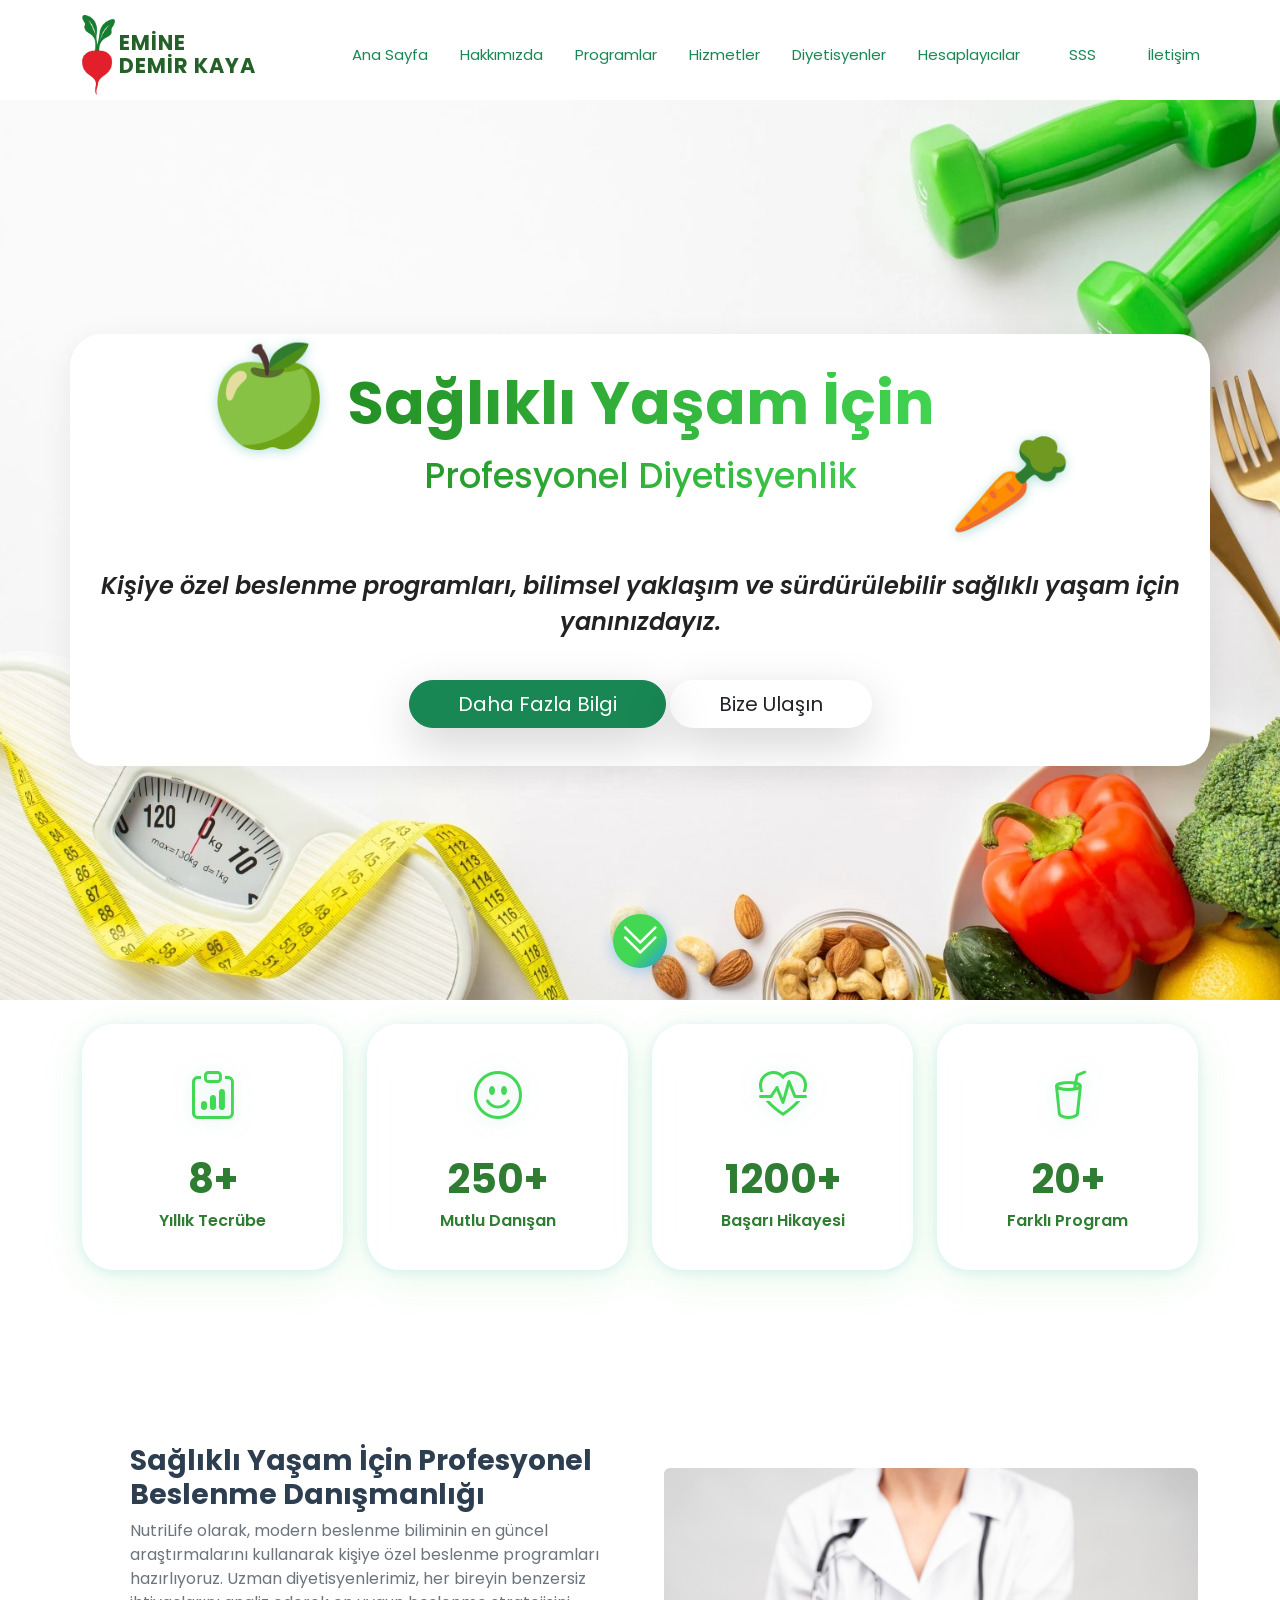
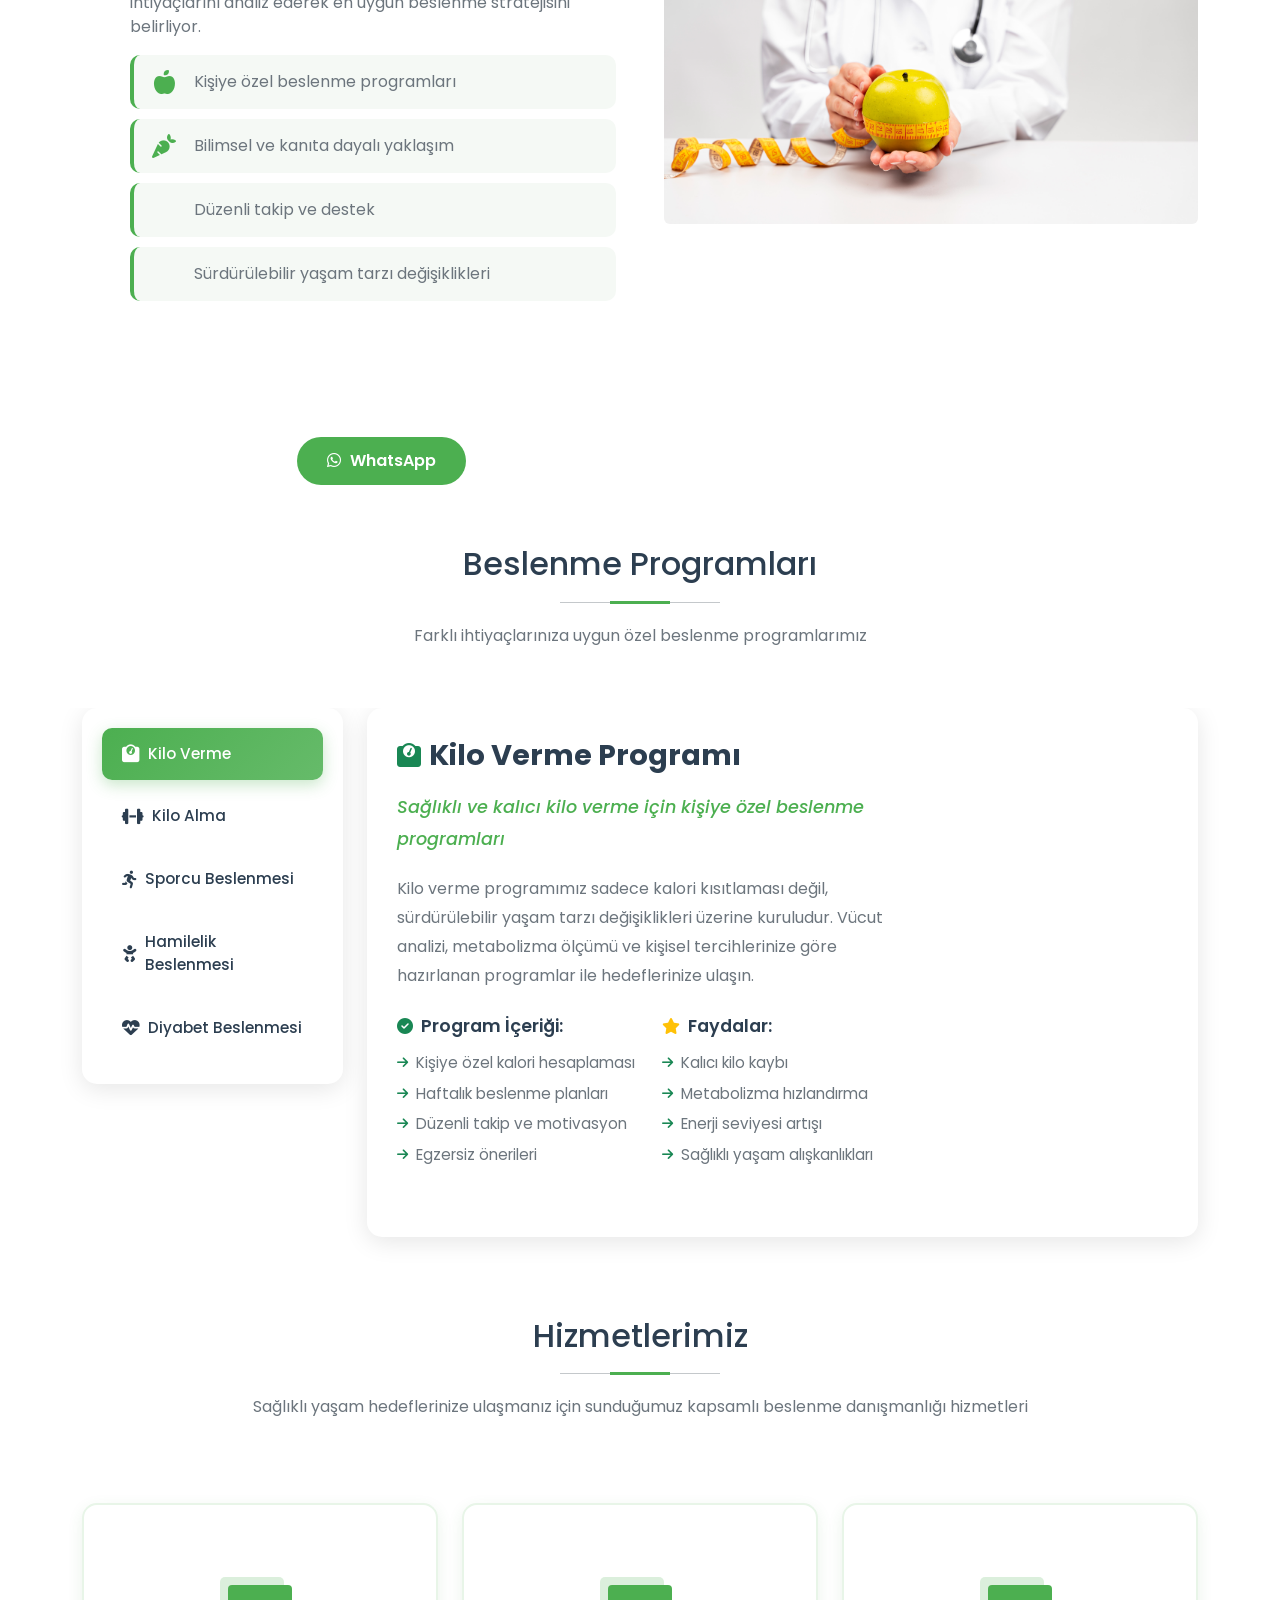
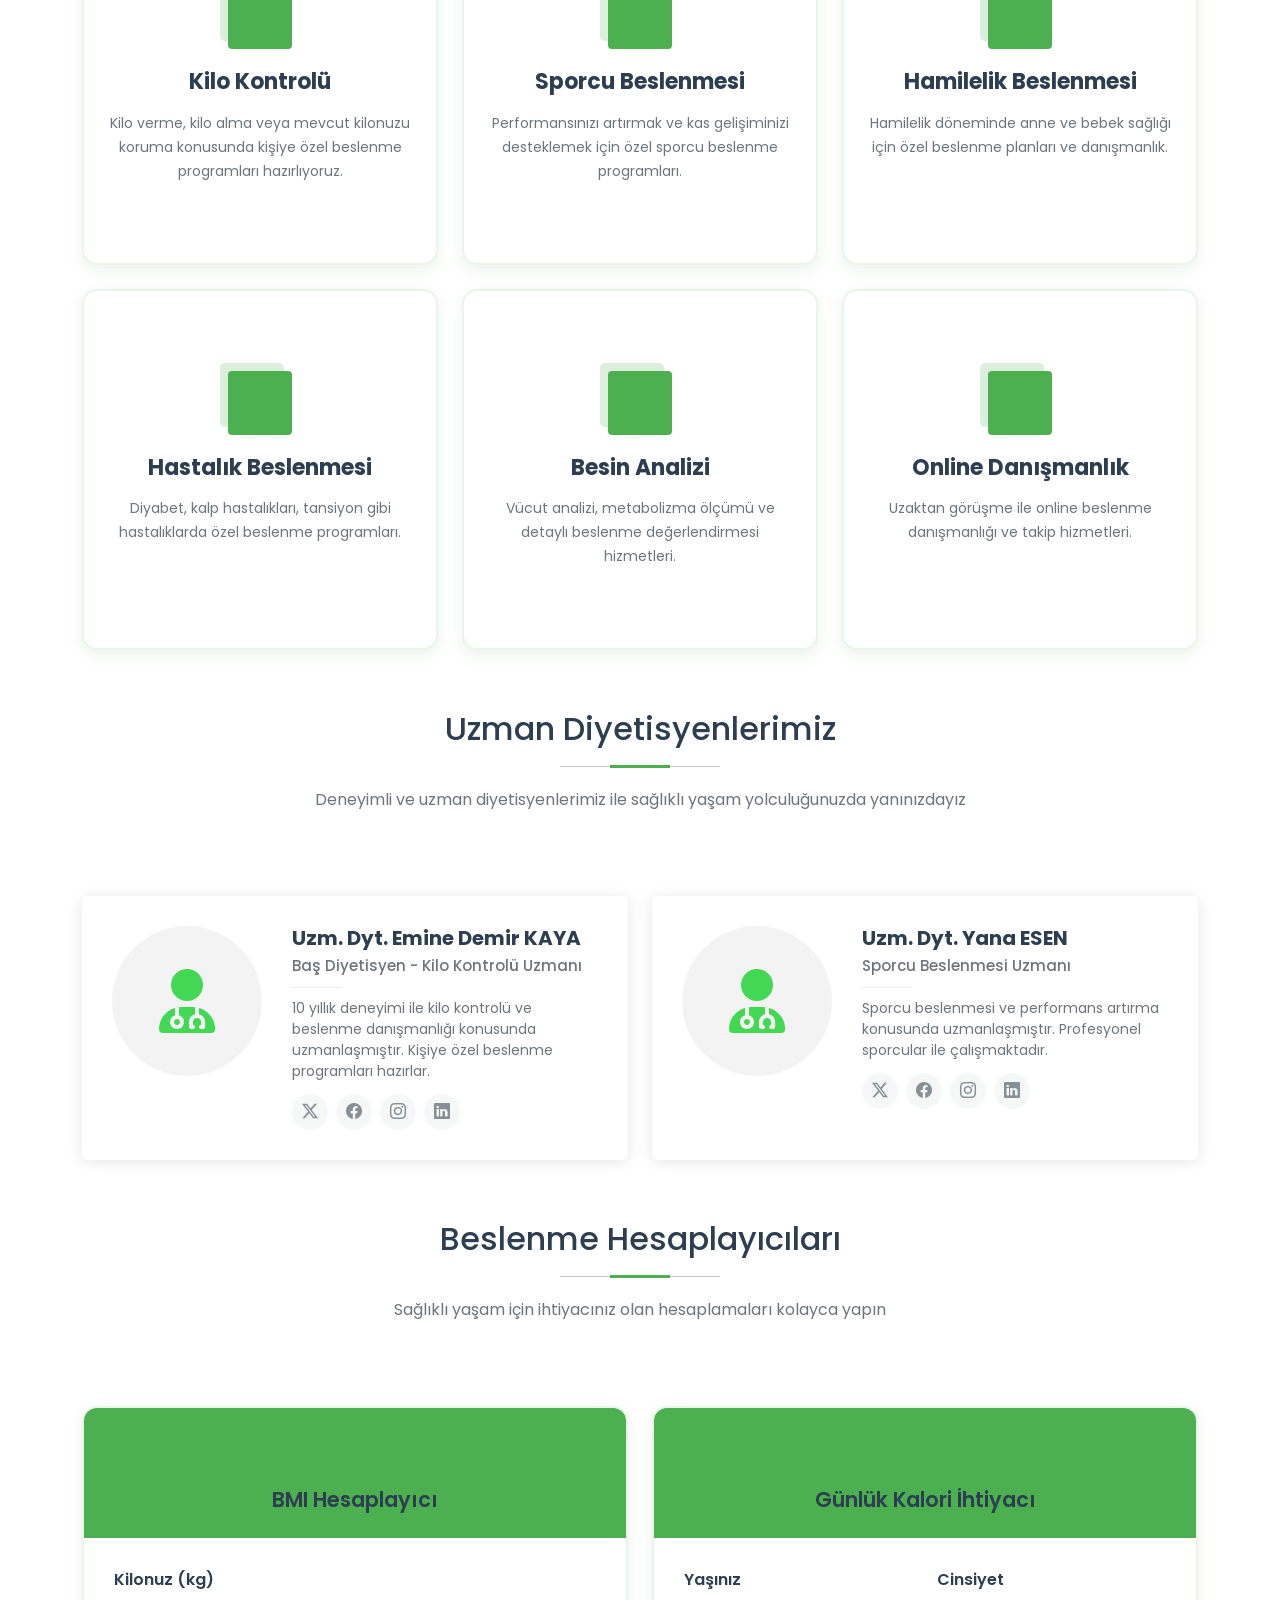
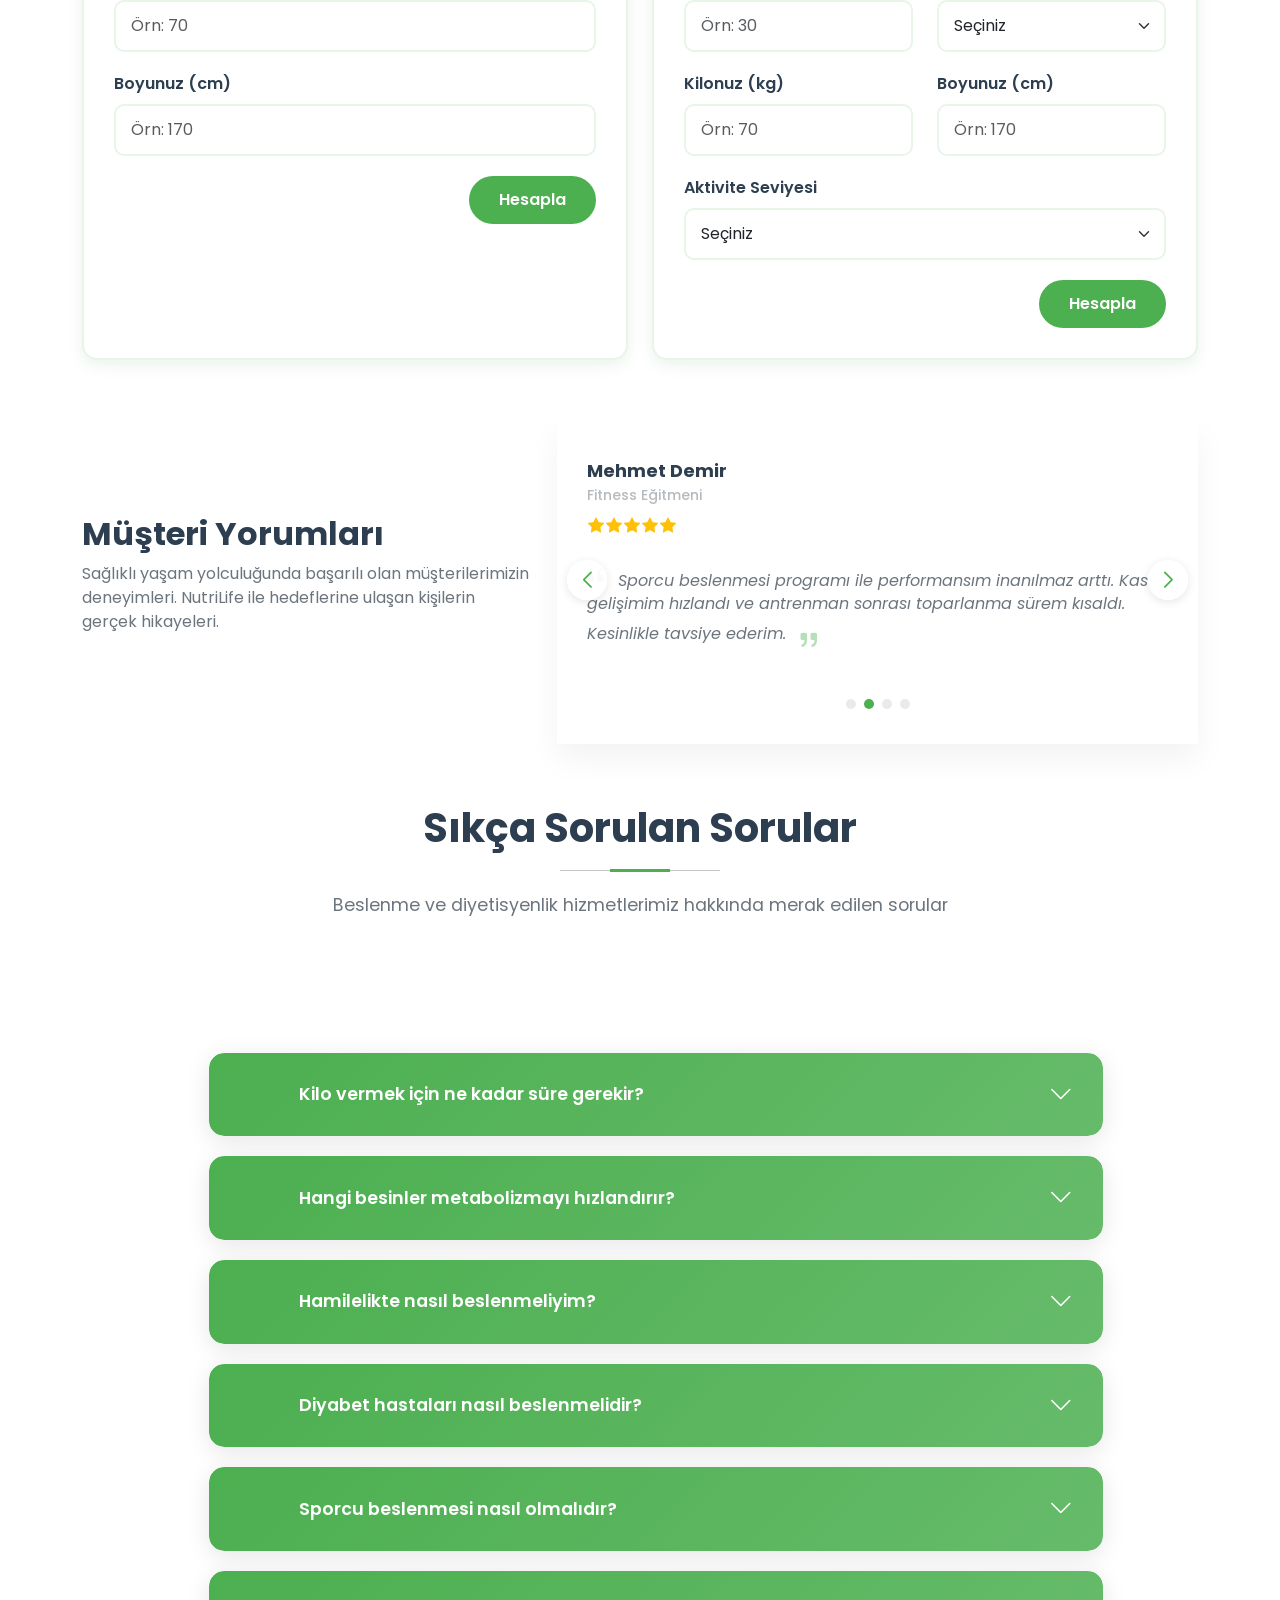
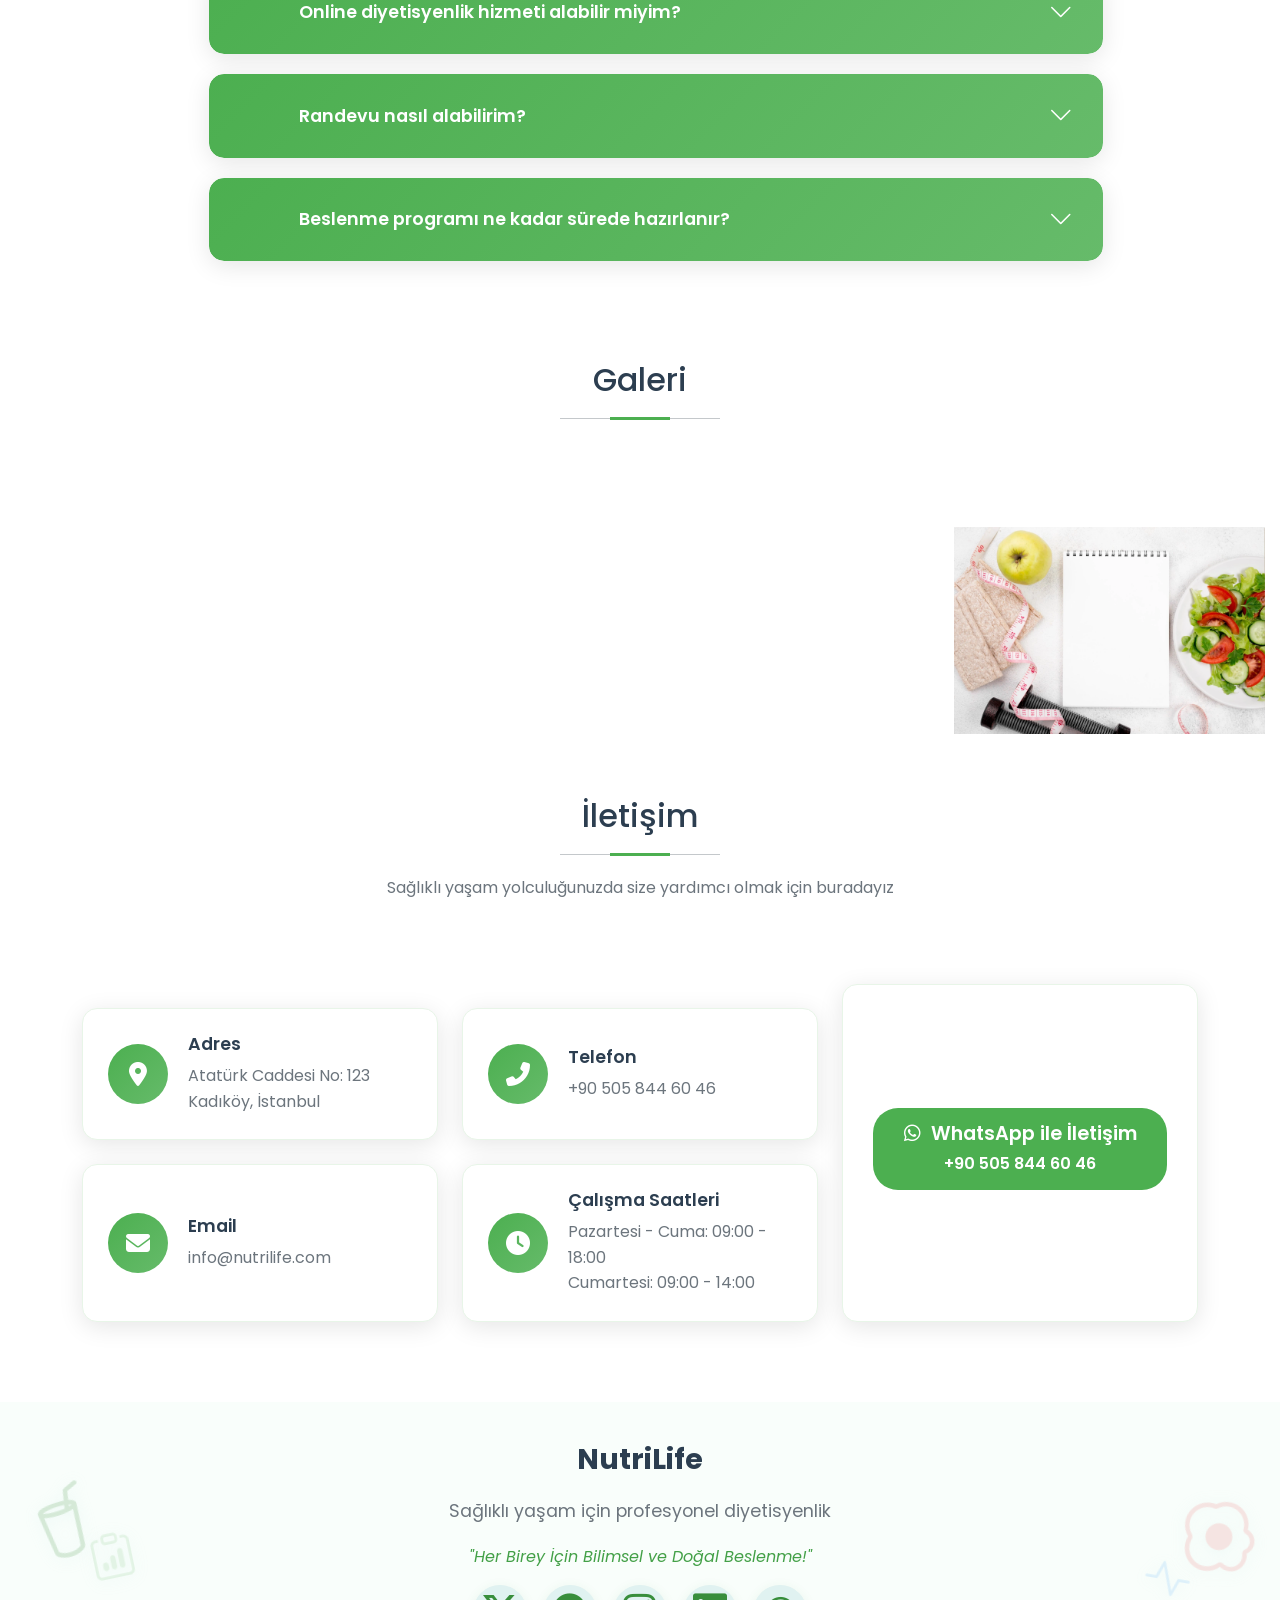
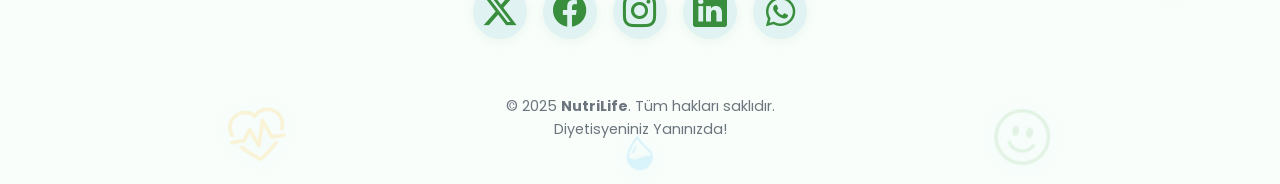
==== commit 76d39144: "istenen düzenlemeler yapıldı" ====
--- a/index.html
+++ b/index.html
@@ -51,7 +51,7 @@
       <div class="container d-flex justify-content-center justify-content-md-between">
         <div class="contact-info d-flex align-items-center">
           <i class="bi bi-envelope d-flex align-items-center"><a href="mailto:info@nutrilife.com">info@nutrilife.com</a></i>
-          <i class="bi bi-phone d-flex align-items-center ms-4"><span>+90 555 123 45 67</span></i>
+          <i class="bi bi-phone d-flex align-items-center ms-4"><span>+90 505 844 60 46</span></i>
         </div>
         <div class="social-links d-none d-md-flex align-items-center">
           <a href="#" class="twitter"><i class="bi bi-twitter-x"></i></a>
@@ -66,9 +66,10 @@
 
       <div class="container position-relative d-flex align-items-center justify-content-between">
         <a href="index.html" class="logo d-flex align-items-center me-auto">
-          <!-- Uncomment the line below if you also wish to use an image logo -->
-          <!-- <img src="assets/img/logo.webp" alt=""> -->
-          <h1 class="sitename">NutriLife</h1>
+          <img src="assets/img/gallery/logo.webp" alt="Emine Demir Kaya Logo" style="max-height:80px; width:auto;">
+          <span class="logo-title-responsive" style="font-size:1.3rem; font-weight:700; color:#256029; letter-spacing:1px; font-family:'Poppins',sans-serif; line-height:1.1; display:block; margin-left:4px;">
+            EMİNE<br><span style="white-space:nowrap; color:#256029; font-family:'Poppins',sans-serif;">DEMİR KAYA</span>
+          </span>
         </a>
 
         <nav id="navmenu" class="navmenu">
@@ -235,7 +236,7 @@
               </p>
               <div class="text-center mt-4">
                 <!-- <a href="#contact" class="cta-btn pulse-button">Randevu Al</a> -->
-                <a href="https://wa.me/905321234567" class="cta-btn pulse-button ms-3" target="_blank">
+                <a href="https://wa.me/905058446046" class="cta-btn pulse-button ms-3" target="_blank">
                   <i class="fab fa-whatsapp"></i> WhatsApp
                 </a>
               </div>
@@ -560,7 +561,7 @@
                 <i class="fas fa-user-md"></i>
               </div>
               <div class="member-info">
-                <h4>Dr. Emin Kılıç</h4>
+                <h4>Uzm. Dyt. Emine Demir KAYA</h4>
                 <span>Baş Diyetisyen - Kilo Kontrolü Uzmanı</span>
                 <p>10 yıllık deneyimi ile kilo kontrolü ve beslenme danışmanlığı konusunda uzmanlaşmıştır. Kişiye özel beslenme programları hazırlar.</p>
                 <div class="social">
@@ -579,7 +580,7 @@
                 <i class="fas fa-user-md"></i>
               </div>
               <div class="member-info">
-                <h4>Uzm.Ayşe Kaya</h4>
+                <h4>Uzm. Dyt. Yana ESEN</h4>
                 <span>Sporcu Beslenmesi Uzmanı</span>
                 <p>Sporcu beslenmesi ve performans artırma konusunda uzmanlaşmıştır. Profesyonel sporcular ile çalışmaktadır.</p>
                 <div class="social">
@@ -626,7 +627,9 @@
                     <label for="bmiHeight">Boyunuz (cm)</label>
                     <input type="number" class="form-control" id="bmiHeight" placeholder="Örn: 170" required>
                   </div>
-                  <button type="submit" class="btn btn-primary pulse-button">Hesapla</button>
+                  <div class="text-end">
+                    <button type="submit" class="btn btn-primary pulse-button">Hesapla</button>
+                  </div>
                 </form>
                 <div id="bmiResult" class="result-box" style="display: none;">
                   <h4>BMI Sonucunuz</h4>
@@ -650,25 +653,37 @@
               </div>
               <div class="calculator-body">
                 <form id="calorieForm">
-                  <div class="form-group">
-                    <label for="calorieAge">Yaşınız</label>
-                    <input type="number" class="form-control" id="calorieAge" placeholder="Örn: 30" required>
-                  </div>
-                  <div class="form-group">
-                    <label for="calorieGender">Cinsiyet</label>
-                    <select class="form-select" id="calorieGender" required>
-                      <option value="">Seçiniz</option>
-                      <option value="male">Erkek</option>
-                      <option value="female">Kadın</option>
-                    </select>
-                  </div>
-                  <div class="form-group">
-                    <label for="calorieWeight">Kilonuz (kg)</label>
-                    <input type="number" class="form-control" id="calorieWeight" placeholder="Örn: 70" required>
-                  </div>
-                  <div class="form-group">
-                    <label for="calorieHeight">Boyunuz (cm)</label>
-                    <input type="number" class="form-control" id="calorieHeight" placeholder="Örn: 170" required>
+                  <div class="row">
+                    <div class="col-6">
+                      <div class="form-group">
+                        <label for="calorieAge">Yaşınız</label>
+                        <input type="number" class="form-control" id="calorieAge" placeholder="Örn: 30" required>
+                      </div>
+                    </div>
+                    <div class="col-6">
+                      <div class="form-group">
+                        <label for="calorieGender">Cinsiyet</label>
+                        <select class="form-select" id="calorieGender" required>
+                          <option value="">Seçiniz</option>
+                          <option value="male">Erkek</option>
+                          <option value="female">Kadın</option>
+                        </select>
+                      </div>
+                    </div>
+                  </div>
+                  <div class="row">
+                    <div class="col-6">
+                      <div class="form-group">
+                        <label for="calorieWeight">Kilonuz (kg)</label>
+                        <input type="number" class="form-control" id="calorieWeight" placeholder="Örn: 70" required>
+                      </div>
+                    </div>
+                    <div class="col-6">
+                      <div class="form-group">
+                        <label for="calorieHeight">Boyunuz (cm)</label>
+                        <input type="number" class="form-control" id="calorieHeight" placeholder="Örn: 170" required>
+                      </div>
+                    </div>
                   </div>
                   <div class="form-group">
                     <label for="calorieActivity">Aktivite Seviyesi</label>
@@ -681,7 +696,9 @@
                       <option value="1.9">Aşırı Aktif (Günde 2 kez egzersiz)</option>
                     </select>
                   </div>
-                  <button type="submit" class="btn btn-primary pulse-button">Hesapla</button>
+                  <div class="text-end">
+                    <button type="submit" class="btn btn-primary pulse-button">Hesapla</button>
+                  </div>
                 </form>
                 <div id="calorieResult" class="result-box" style="display: none;">
                   <h4>Günlük Kalori İhtiyacınız</h4>
@@ -1149,7 +1166,7 @@
                   </div>
                   <div class="contact-info">
                     <h4>Telefon</h4>
-                    <p>+90 532 123 45 67</p>
+                    <p>+90 505 844 60 46</p>
                   </div>
                 </div>
               </div>
@@ -1184,8 +1201,8 @@
           <!-- Contact Form -->
           <div class="col-lg-4" data-aos="fade-up" data-aos-delay="200">
             <div class="contact-form-card text-center d-flex flex-column align-items-center justify-content-center" style="height:100%;">
-              <a href="https://wa.me/905321234567" class="cta-btn pulse-button w-100 mb-2" target="_blank" style="font-size:1.2rem;">
-                <i class="fab fa-whatsapp"></i> WhatsApp ile İletişim<br><span style="font-size:1rem;">+90 532 123 45 67</span>
+              <a href="https://wa.me/905058446046" class="cta-btn pulse-button w-100 mb-2" target="_blank" style="font-size:1.2rem;">
+                <i class="fab fa-whatsapp"></i> WhatsApp ile İletişim<br><span style="font-size:1rem;">+90 505 844 60 46</span>
               </a>
             </div>
           </div>
@@ -1216,7 +1233,7 @@
         <a href="#" class="footer-social-link"><i class="bi bi-facebook"></i></a>
         <a href="#" class="footer-social-link"><i class="bi bi-instagram"></i></a>
         <a href="#" class="footer-social-link"><i class="bi bi-linkedin"></i></a>
-        <a href="https://wa.me/905321234567" class="footer-social-link" target="_blank"><i class="fab fa-whatsapp"></i></a>
+        <a href="https://wa.me/905058446046" class="footer-social-link" target="_blank"><i class="fab fa-whatsapp"></i></a>
       </div>
       <div class="footer-bottom text-center mt-4">
         <p>&copy; 2025 <strong>NutriLife</strong>. Tüm hakları saklıdır.</p>
@@ -1242,6 +1259,14 @@
   <!-- Main JS File -->
   <script src="assets/js/main.js"></script>
 
+  <style>
+  @media (max-width: 600px) {
+    .logo-title-responsive {
+      font-size: 1.1rem !important;
+    }
+  }
+  </style>
+
 </body>
 
 </html>
--- a/assets/css/main.css
+++ b/assets/css/main.css
@@ -329,10 +329,22 @@
   padding: 10px 0;
   margin-bottom: 0 !important;
   padding-bottom: 0 !important;
+  justify-content: flex-start !important;
+}
+
+.header .branding, .header .branding .container, .logo, .logo img {
+  padding-left: 0 !important;
+  padding-right: 0 !important;
+  margin-left: 0 !important;
+  margin-right: 0 !important;
+}
+.header .branding .container {
+  max-width: 100% !important;
 }
 
 .header .logo {
   line-height: 1;
+  margin-right: 32px !important;
 }
 
 .header .logo img {
@@ -379,6 +391,23 @@
   .header .navmenu {
     order: 3;
   }
+
+  .header .branding .container {
+    justify-content: space-between !important;
+    width: 100% !important;
+    padding-left: 0 !important;
+    padding-right: 0 !important;
+  }
+  .mobile-nav-toggle {
+    margin-left: auto !important;
+    margin-right: 0 !important;
+    right: 0 !important;
+    left: auto !important;
+    position: relative !important;
+    float: right !important;
+    display: flex !important;
+    align-items: center !important;
+  }
 }
 
 .scrolled .header {
@@ -400,6 +429,7 @@
     padding: 0;
     margin-bottom: 0 !important;
     padding-bottom: 0 !important;
+    margin-left: 40px !important;
   }
 
   .navmenu ul {
@@ -428,7 +458,7 @@
   .navmenu > ul > li > a,
   .navmenu > ul > li > a:focus {
     background: none !important;
-    color: var(--accent-color) !important;
+    color: #198754 !important;
     border-radius: 32px !important;
     transition: background 0.25s, color 0.25s;
     box-shadow: none !important;
@@ -1105,7 +1135,7 @@
 .hero {
   width: 100%;
   min-height: calc(50vh - 56px);
-  padding: 40px 0;
+  padding: 12px 0 !important;
   display: flex;
   align-items: center;
   justify-content: center;
@@ -3700,8 +3730,9 @@
 }
 
 .navmenu .dropdown ul li a:hover {
-  background: #e8f5e8 !important;
-  color: #4CAF50 !important;
+  background: #e6f4ea !important;
+  color: #16bb07 !important;
+  box-shadow: 0 2px 12px #01f94840 !important;
 }
 
 /* Testimonials Navigation Buttons */
@@ -3912,3 +3943,128 @@
     padding: 12px !important;
   }
 }
+
+@media (min-width: 1200px) {
+  .navmenu ul {
+    gap: 0px !important;
+  }
+  .navmenu > ul > li > a,
+  .navmenu > ul > li > a:focus {
+    min-width: 80px !important;
+    font-size: 15px !important;
+    padding: 8px 10px !important;
+    margin: 0 !important;
+  }
+}
+
+/* Seçili menü butonu kalıcı yeşil arka plan ve beyaz yazı */
+.navmenu > ul > li > a.active,
+.navmenu > ul > li.active > a,
+.navmenu > ul > li > a.active:hover,
+.navmenu > ul > li.active > a:hover {
+  background: #198754 !important;
+  color: #fff !important;
+}
+
+/* Hover durumunda sadece .active yoksa arka plan değişsin */
+.navmenu > ul > li > a:hover:not(.active) {
+  background: #e6f4ea !important;
+  color: #198754 !important;
+}
+
+.navmenu > ul > li > a.active:hover {
+  background: #198754 !important;
+  color: #fff !important;
+}
+
+.navmenu ul {
+  margin-left: 32px !important;
+}
+
+.header .branding .container {
+  justify-content: center !important;
+  padding-left: 0 !important;
+}
+.navmenu {
+  margin-left: 0 !important;
+  padding-left: 0 !important;
+}
+
+@media (max-width: 1200px) {
+  .header .branding .container {
+    position: relative !important;
+  }
+  .mobile-nav-toggle {
+    position: absolute !important;
+    right: 16px !important;
+    top: 50% !important;
+    transform: translateY(-50%) !important;
+    margin: 0 !important;
+    z-index: 9999 !important;
+  }
+}
+
+@media (max-width: 1200px) {
+  .logo {
+    margin-left: 0 !important;
+    justify-content: flex-start !important;
+    align-items: flex-start !important;
+    text-align: left !important;
+  }
+  .logo-title-responsive {
+    margin-left: 0 !important;
+    text-align: left !important;
+    align-items: flex-start !important;
+    display: block !important;
+  }
+}
+
+@media (max-width: 1200px) {
+  .header .branding .container {
+    justify-content: space-between !important;
+    align-items: center !important;
+  }
+  .logo {
+    align-items: center !important;
+    justify-content: flex-start !important;
+    margin: 0 !important;
+    padding: 0 !important;
+  }
+}
+.hero,
+#hero {
+  padding-top: 12px !important;
+  padding-bottom: 12px !important;
+}
+
+@media (max-width: 576px) {
+  .macro-item small {
+    font-size: 0.68rem !important;
+    white-space: nowrap !important;
+    word-break: normal !important;
+  }
+  .macro-item span {
+    font-size: 0.95rem !important;
+  }
+  .macro-item {
+    padding: 0.25rem 0.2rem !important;
+    min-width: 70px !important;
+  }
+}
+
+@media (max-width: 576px) {
+  .logo {
+    margin-left: 10px !important;
+  }
+  .logo-title-responsive {
+    margin-left: 6px !important;
+  }
+}
+
+/* Menü hover canlı koyu yeşil */
+.navmenu > ul > li > a:hover {
+  background: #e6f4ea !important;
+  color: #198754 !important;
+  box-shadow: 0 2px 12px #b9f6ca40 !important;
+}
+
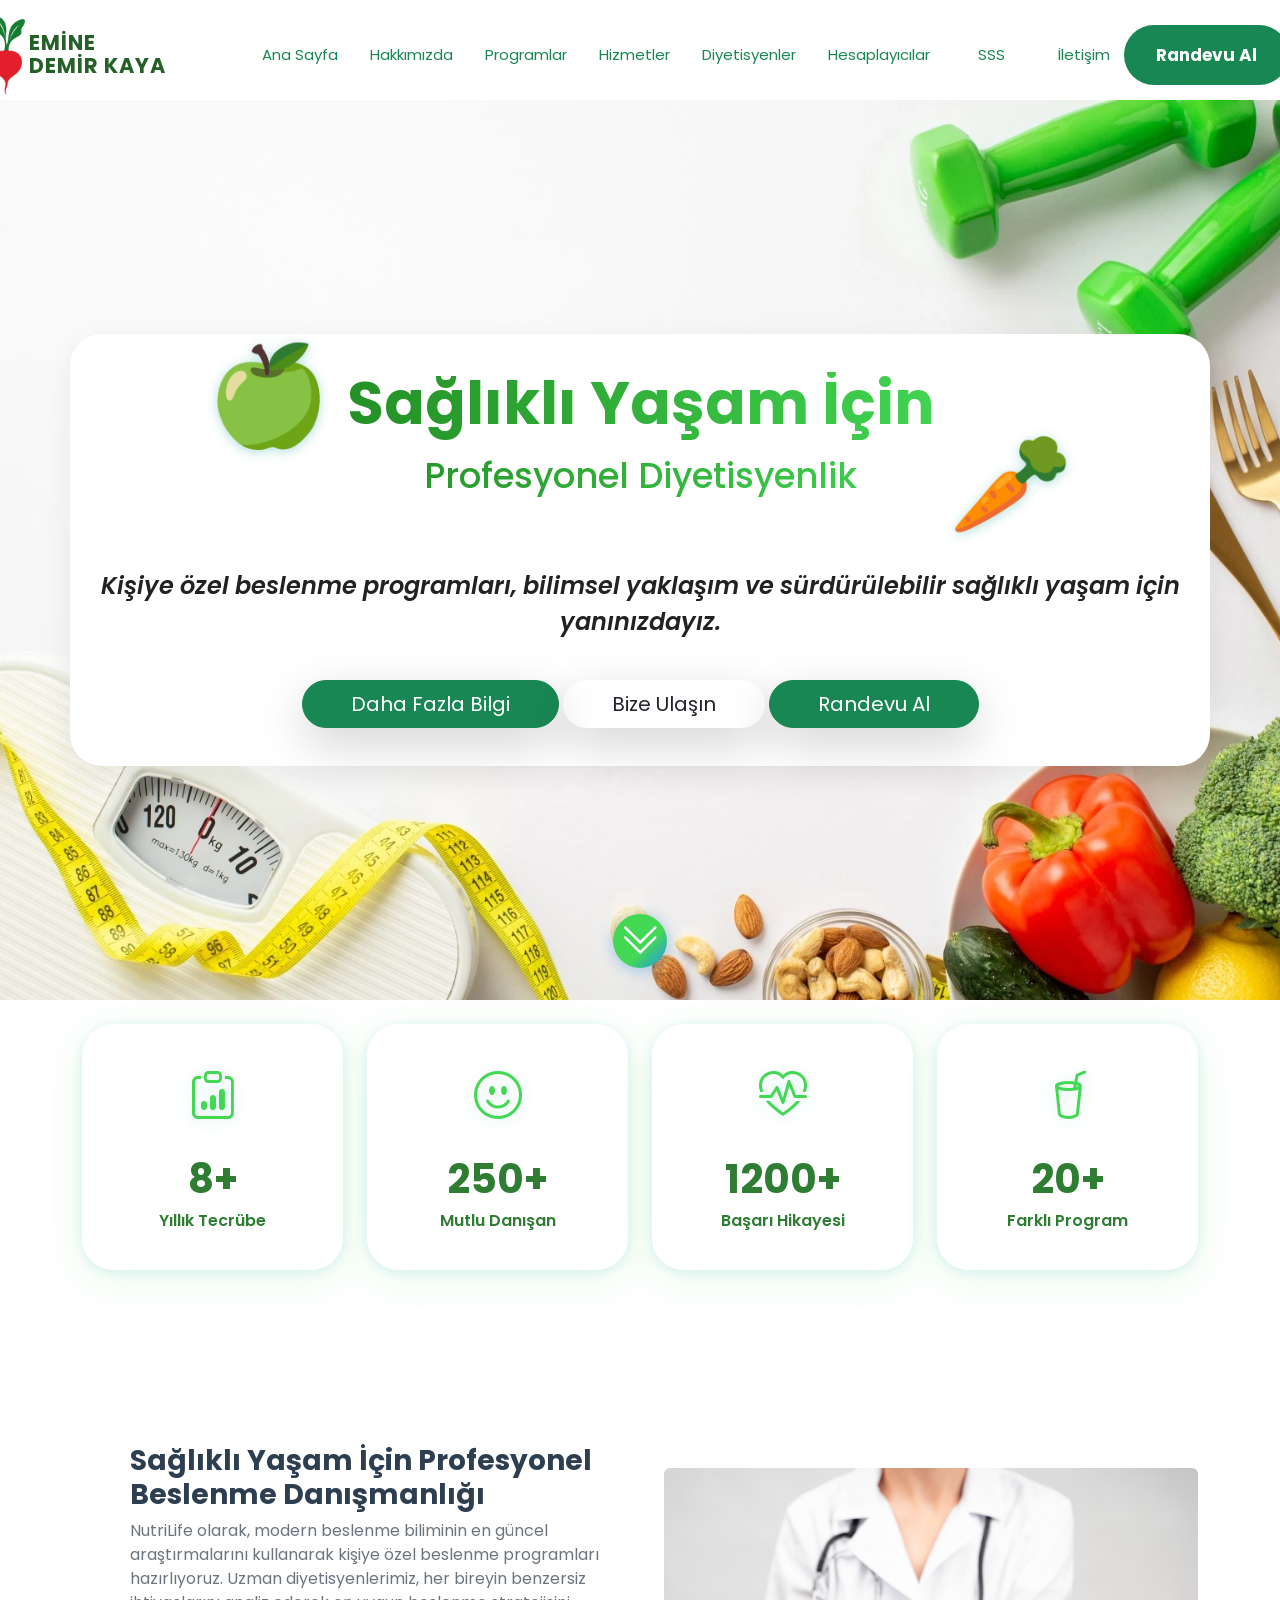
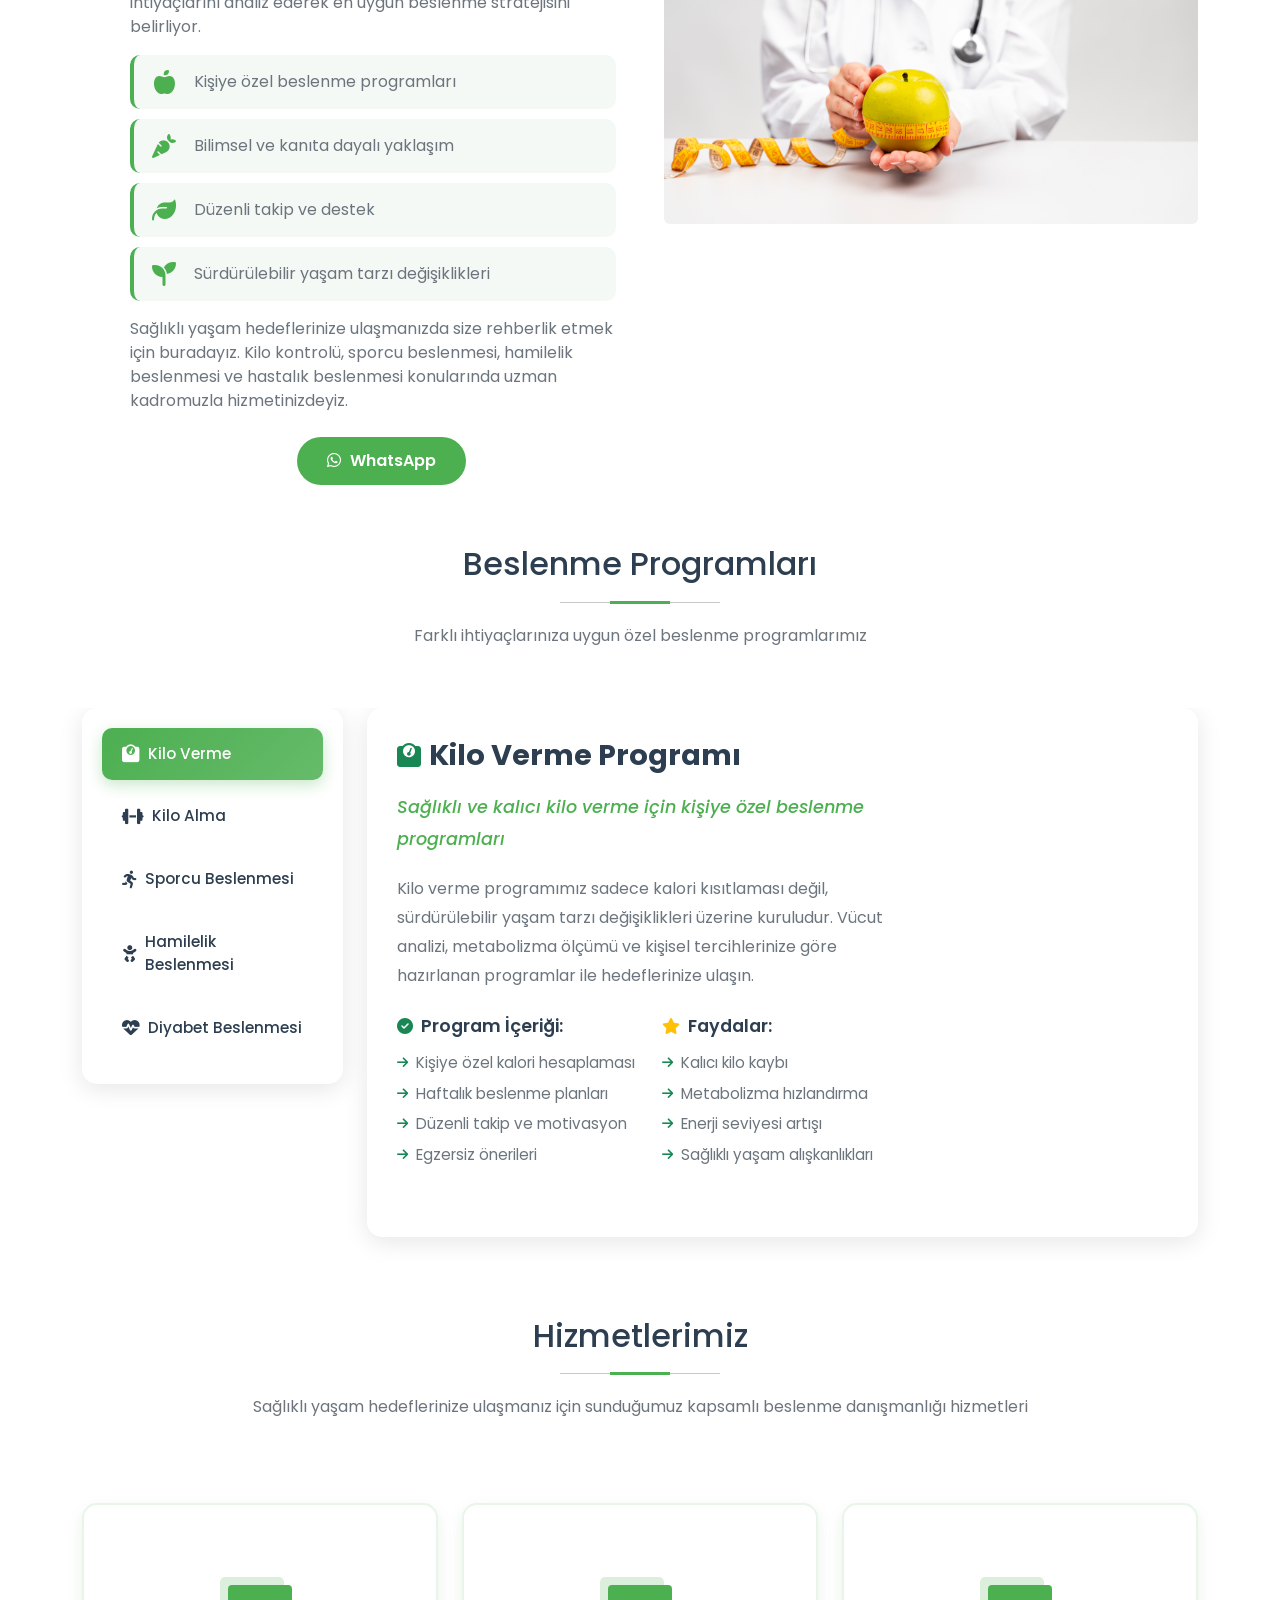
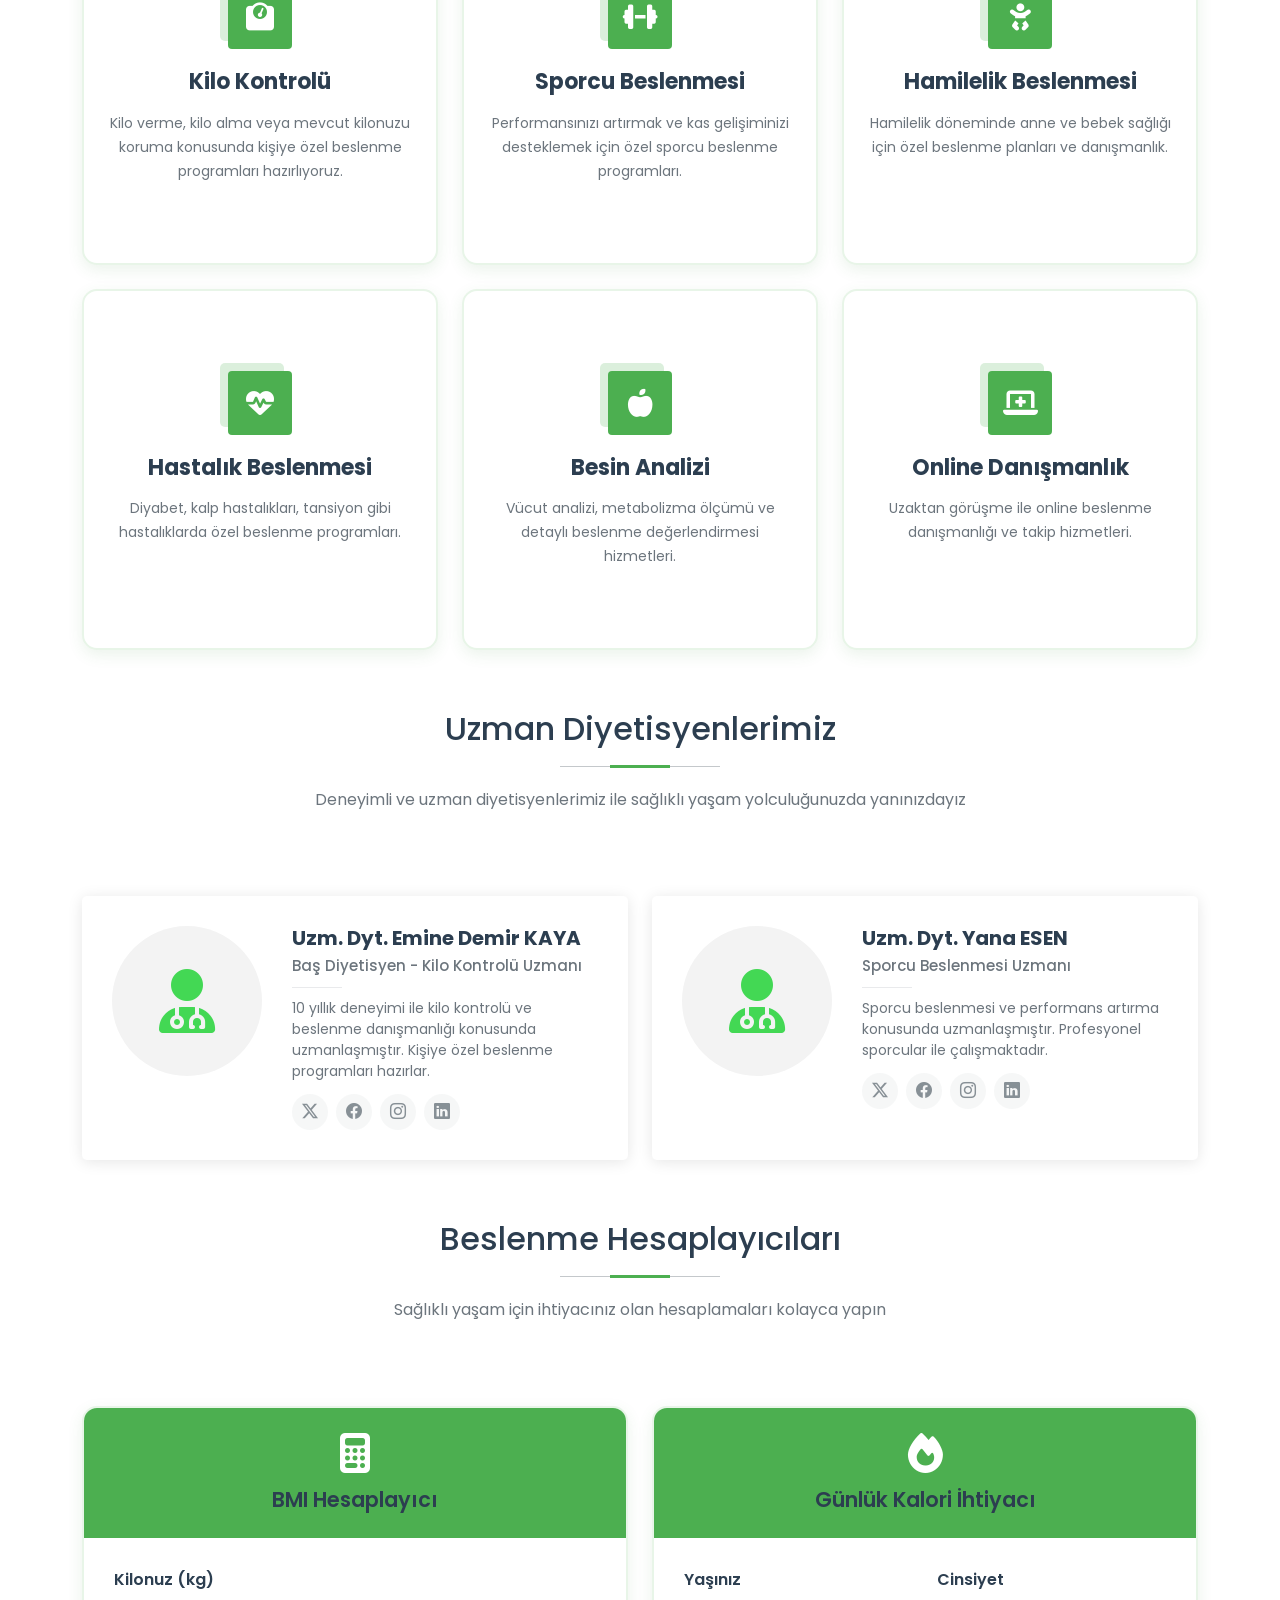
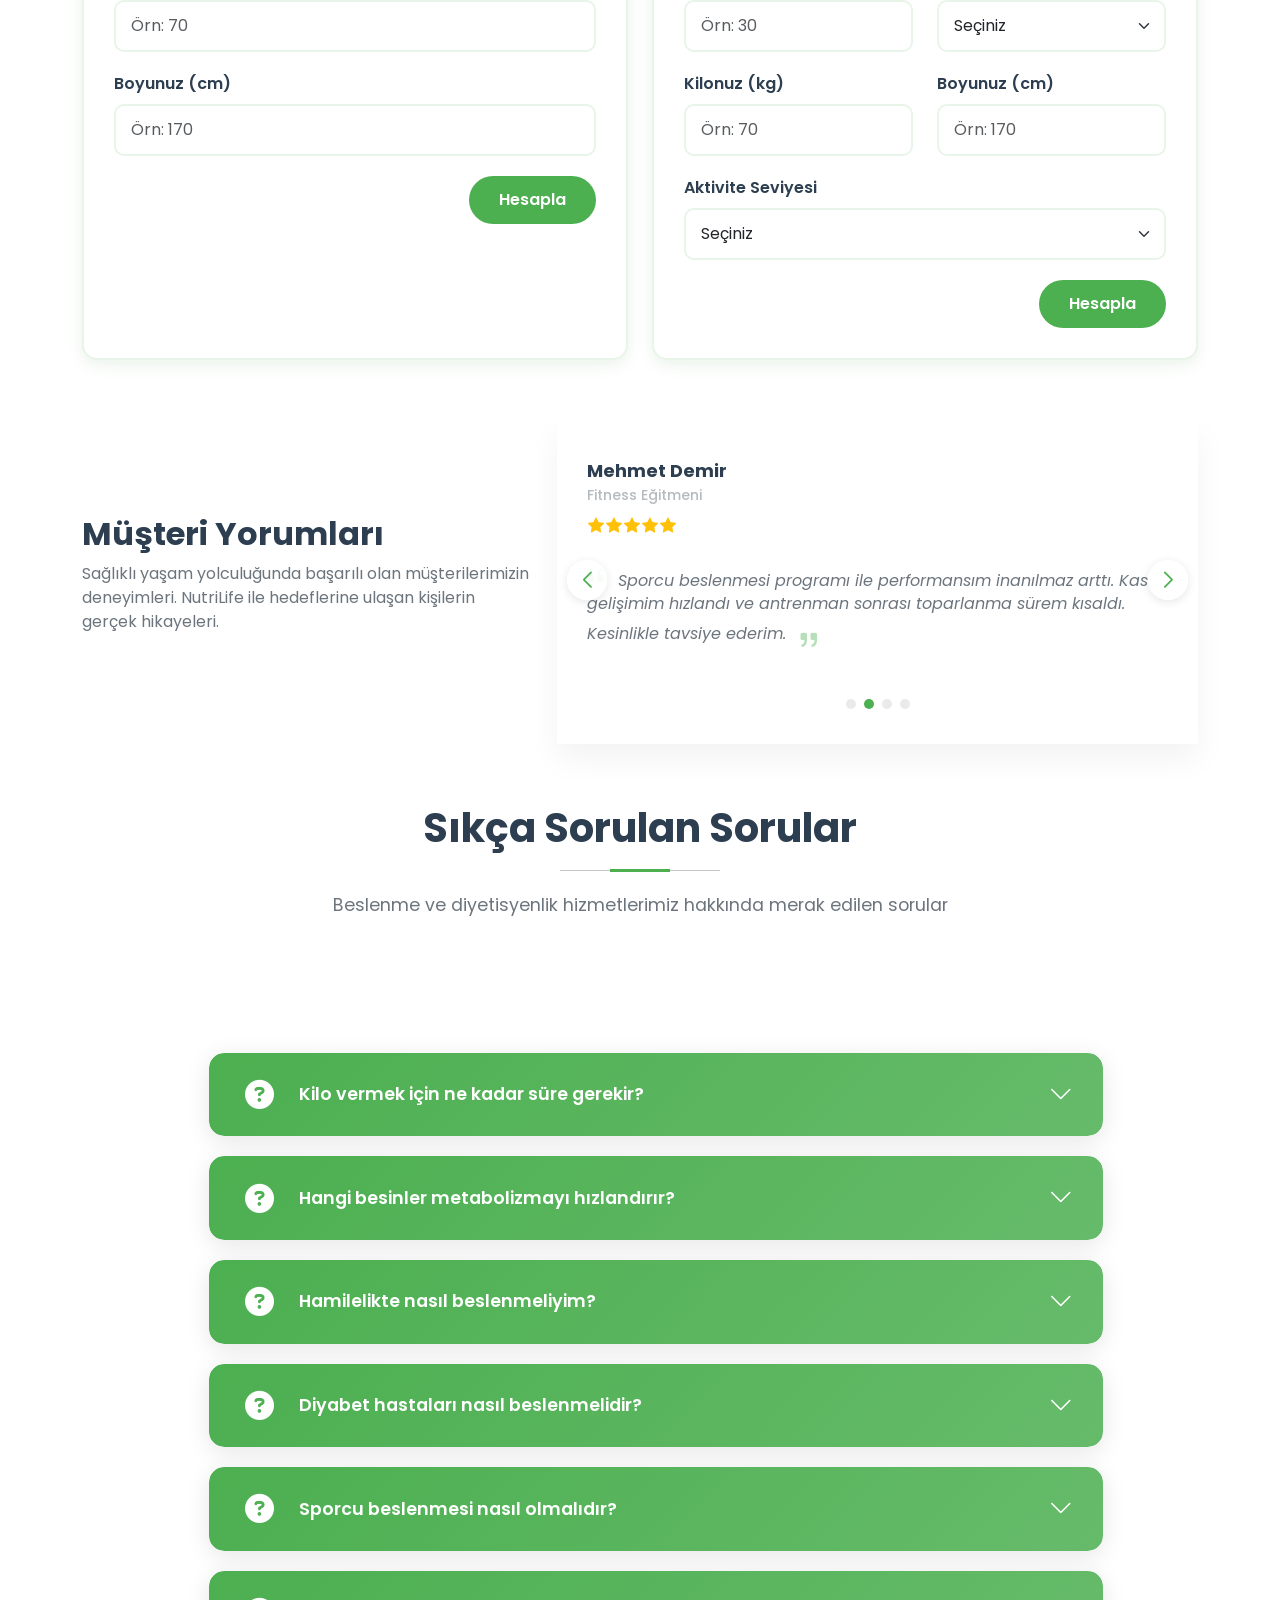
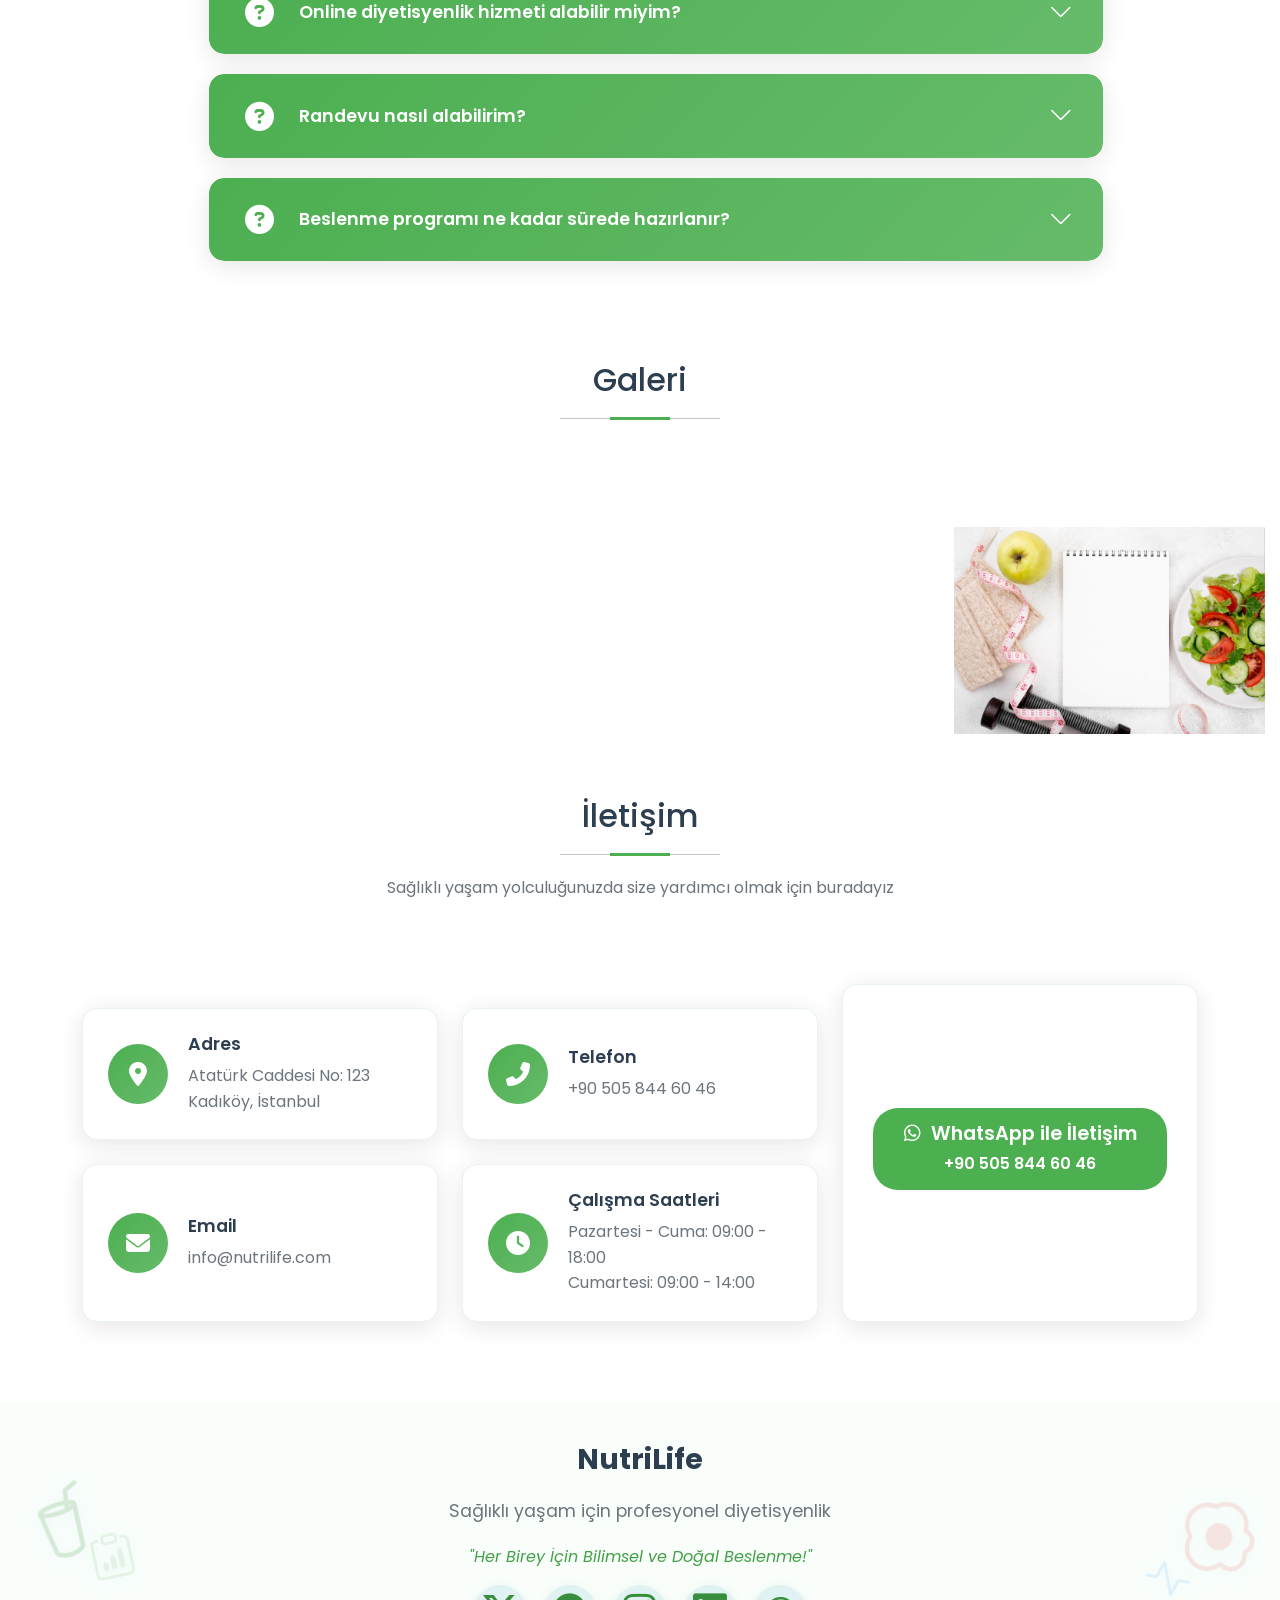
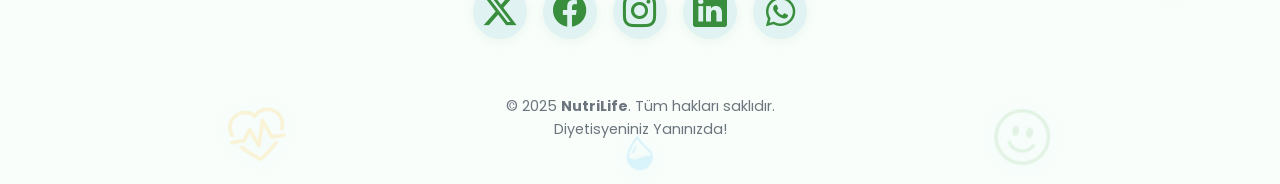
==== commit 1feecc3f: "düzenelemeler yapılıd" ====
--- a/index.html
+++ b/index.html
@@ -83,10 +83,22 @@
             <li><a href="#faq">SSS</a></li>
             <li><a href="#contact">İletişim</a></li>
           </ul>
+        </nav>
+
+        <div class="header-actions">
+          <!-- Mobil (xs) için: hamburger yanında küçük randevu butonu -->
+          <a class="btn btn-success btn-sm rounded-pill px-3 py-1 appointment-btn d-inline-flex d-sm-none align-items-center"
+             href="#"
+             data-bs-toggle="modal"
+             data-bs-target="#appointmentModal"
+             style="font-weight:700; height:34px;">
+            Randevu Al
+          </a>
           <i class="mobile-nav-toggle d-xl-none bi bi-list"></i>
-        </nav>
-
-        <!-- <a class="cta-btn d-none d-sm-block" href="#appointment">Randevu Al</a> -->
+        </div>
+
+        <!-- Desktop/Tablet (sm+) için -->
+        <a class="cta-btn appointment-btn d-none d-sm-block" href="#" data-bs-toggle="modal" data-bs-target="#appointmentModal">Randevu Al</a>
 
       </div>
 
@@ -136,6 +148,7 @@
         <div class="d-flex gap-4 justify-content-center flex-wrap" style="animation:fadeInUp 1.4s both;position:relative;z-index:1;">
           <a href="#about" class="btn btn-success btn-lg rounded-pill px-5 shadow-lg">Daha Fazla Bilgi</a>
           <a href="#contact" class="btn btn-orange btn-lg rounded-pill px-5 shadow-lg">Bize Ulaşın</a>
+          <a href="#" class="btn btn-success btn-lg rounded-pill px-5 shadow-lg appointment-btn" data-bs-toggle="modal" data-bs-target="#appointmentModal">Randevu Al</a>
         </div>
       </div>
       <a href="#istatistikler" class="scroll-down-anim" style="position:absolute;bottom:32px;left:50%;transform:translateX(-50%);z-index:4;text-decoration:none;">
@@ -1258,6 +1271,7 @@
 
   <!-- Main JS File -->
   <script src="assets/js/main.js"></script>
+  <script src="assets/js/appointment.js"></script>
 
   <style>
   @media (max-width: 600px) {
@@ -1267,6 +1281,37 @@
   }
   </style>
 
+  <!-- Appointment Modal (Google Apps Script iframe) -->
+  <div class="modal fade" id="appointmentModal" tabindex="-1" aria-labelledby="appointmentModalLabel" aria-hidden="true">
+    <div class="modal-dialog modal-dialog-centered modal-lg modal-fullscreen-sm-down">
+      <div class="modal-content">
+        <div class="modal-header">
+          <h5 class="modal-title" id="appointmentModalLabel">Randevu Al</h5>
+          <button type="button" class="btn-close" data-bs-dismiss="modal" aria-label="Kapat"></button>
+        </div>
+        <div class="modal-body">
+          <div id="appointmentSetupHint" class="alert alert-warning border small mb-3" style="display:none;">
+            Randevu entegrasyonu için URL henüz ayarlanmamış. Lütfen
+            <b>assets/js/appointment.js</b> dosyasında
+            <b>CALENDLY_URL</b> (Calendly) veya
+            <b>APPOINTMENT_WEBAPP_URL</b> (Apps Script) veya
+            <b>GOOGLE_CALENDAR_EMBED_URL</b> (Takvim embed) değerini girin.
+          </div>
+          <div class="alert alert-light border small mb-3">
+            Randevu ekranı açılmazsa
+            <a id="appointmentFallbackLink" href="#" target="_blank" rel="noopener">buraya tıklayın</a>.
+          </div>
+          <!-- Calendly inline widget -->
+          <div id="calendlyContainer" class="calendly-inline-widget" data-url="https://calendly.com/dyt-eminedemirkaya/yeni-randevu?hide_gdpr_banner=1&text_color=246b2d&primary_color=e2202b" style="min-width:320px;height:700px;"></div>
+          <iframe id="appointmentIframe" class="appointment-iframe" title="Randevu Al" loading="lazy"></iframe>
+        </div>
+      </div>
+    </div>
+  </div>
+
+  <!-- Calendly inline widget script -->
+  <script type="text/javascript" src="https://assets.calendly.com/assets/external/widget.js" async></script>
+
 </body>
 
 </html>
--- a/assets/css/main.css
+++ b/assets/css/main.css
@@ -4068,3 +4068,123 @@
   box-shadow: 0 2px 12px #b9f6ca40 !important;
 }
 
+/* EN SON VE TEK GEÇERLİ MENÜ HOVER RENGİ - DAHA CANLI YEŞİL */
+.navmenu > ul > li > a:hover, .navmenu > ul > li.active > a:hover {
+  background: #22c55e !important;
+  color: #fff !important;
+  box-shadow: 0 2px 12px #22c55e40 !important;
+}
+
+/* --------------------------------------------------------------
+   NAVBAR'daki "Randevu Al" (header CTA): her zaman sabit yeşil
+   (Dosyanın en sonunda -> diğer hover kurallarını kesin ezer)
+-------------------------------------------------------------- */
+.header .cta-btn.appointment-btn,
+.header .cta-btn.appointment-btn:focus,
+.header .cta-btn.appointment-btn:hover,
+.header .cta-btn.appointment-btn:focus:hover,
+.header .cta-btn.appointment-btn:active {
+  background: #198754 !important;
+  border-color: #198754 !important;
+  color: #fff !important;
+  transform: none !important;
+  box-shadow: none !important;
+  text-decoration: none !important;
+}
+
+/* Mobilde (xs) header içindeki appointment-btn (btn btn-success) için de sabit kalsın */
+.header .btn.appointment-btn,
+.header .btn.appointment-btn:hover,
+.header .btn.appointment-btn:focus,
+.header .btn.appointment-btn:active {
+  background: #198754 !important;
+  border-color: #198754 !important;
+  color: #fff !important;
+  box-shadow: none !important;
+  transform: none !important;
+}
+
+/* --------------------------------------------------------------
+   Mobil header düzeni: Logo solda, sağda (Randevu Al + hamburger)
+-------------------------------------------------------------- */
+@media (max-width: 1199px) {
+  .header .branding .container {
+    justify-content: space-between !important;
+  }
+
+  .header-actions {
+    display: inline-flex;
+    align-items: center;
+    gap: 10px;
+    margin-left: auto;
+    order: 2 !important; /* logo'dan sonra, en sağda */
+  }
+
+  /* Logo tam solda dursun */
+  .header .logo {
+    margin-left: 0 !important;
+    margin-right: auto !important;
+    order: 1 !important;
+  }
+
+  /* Menü (nav) normal durumda header satırında yer kaplamasın */
+  body:not(.mobile-nav-active) #navmenu.navmenu {
+    position: absolute !important;
+    left: -9999px !important;
+    top: 0 !important;
+    width: 1px !important;
+    height: 1px !important;
+    overflow: hidden !important;
+  }
+
+  /* Menü kapalıyken hamburger ikonunu flow içinde tut (float/absolute'ı ez) */
+  body:not(.mobile-nav-active) .header-actions .mobile-nav-toggle {
+    position: static !important;
+    right: auto !important;
+    top: auto !important;
+    left: auto !important;
+    float: none !important;
+    transform: none !important;
+    margin: 0 !important;
+  }
+}
+
+/* --------------------------------------------------------------
+   Appointment modal / iframe
+-------------------------------------------------------------- */
+.appointment-iframe {
+  width: 100%;
+  height: 72vh;
+  border: 0;
+  border-radius: 12px;
+  background: #fff;
+}
+
+@media (max-width: 576px) {
+  .appointment-iframe {
+    height: 78vh;
+  }
+}
+
+/* --------------------------------------------------------------
+   Randevu Al butonu: her zaman sabit yeşil (hover'da değişmesin)
+-------------------------------------------------------------- */
+.appointment-btn,
+.appointment-btn:focus {
+  background: #198754 !important;
+  border-color: #198754 !important;
+  color: #fff !important;
+  text-decoration: none !important;
+}
+
+.appointment-btn:hover,
+.appointment-btn:focus:hover,
+.appointment-btn:active {
+  background: #198754 !important;
+  border-color: #198754 !important;
+  color: #fff !important;
+  text-decoration: none !important;
+  transform: none !important; /* .cta-btn hover translate'ını iptal et */
+  box-shadow: none !important;
+}
+
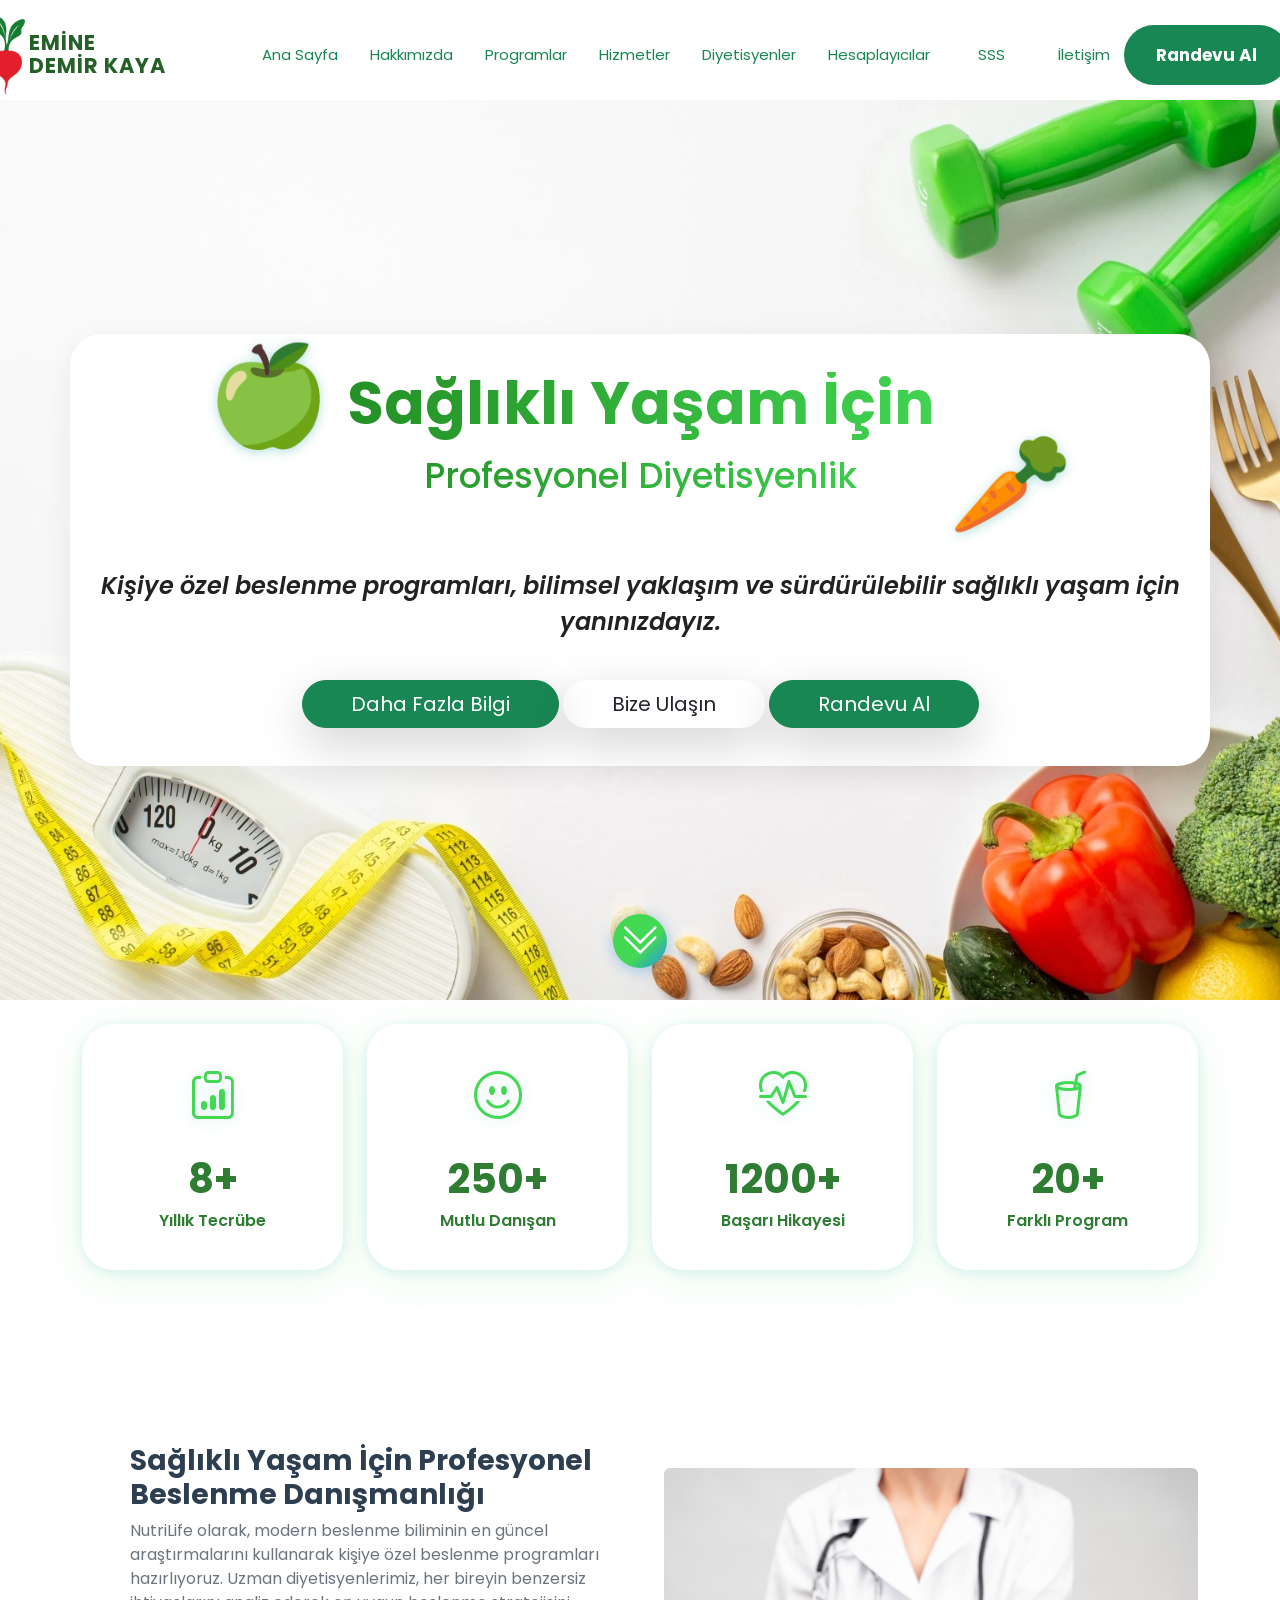
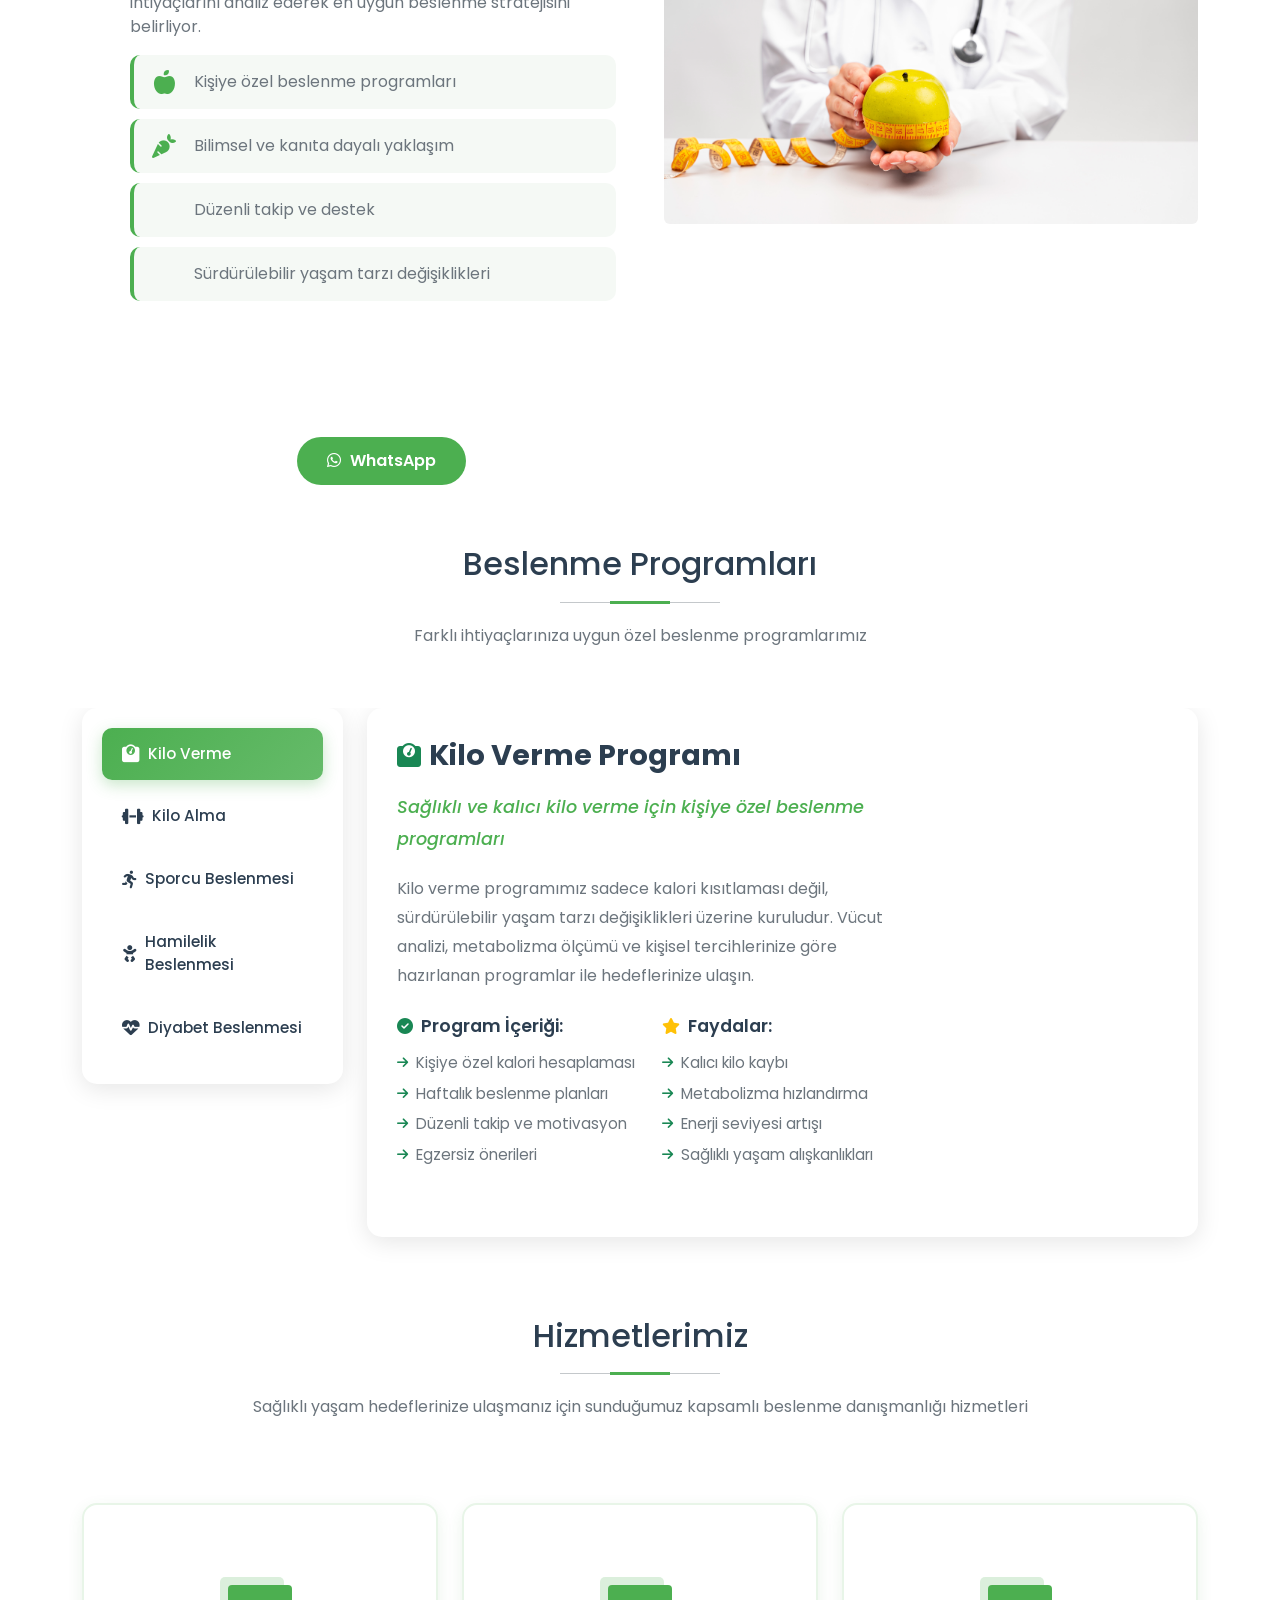
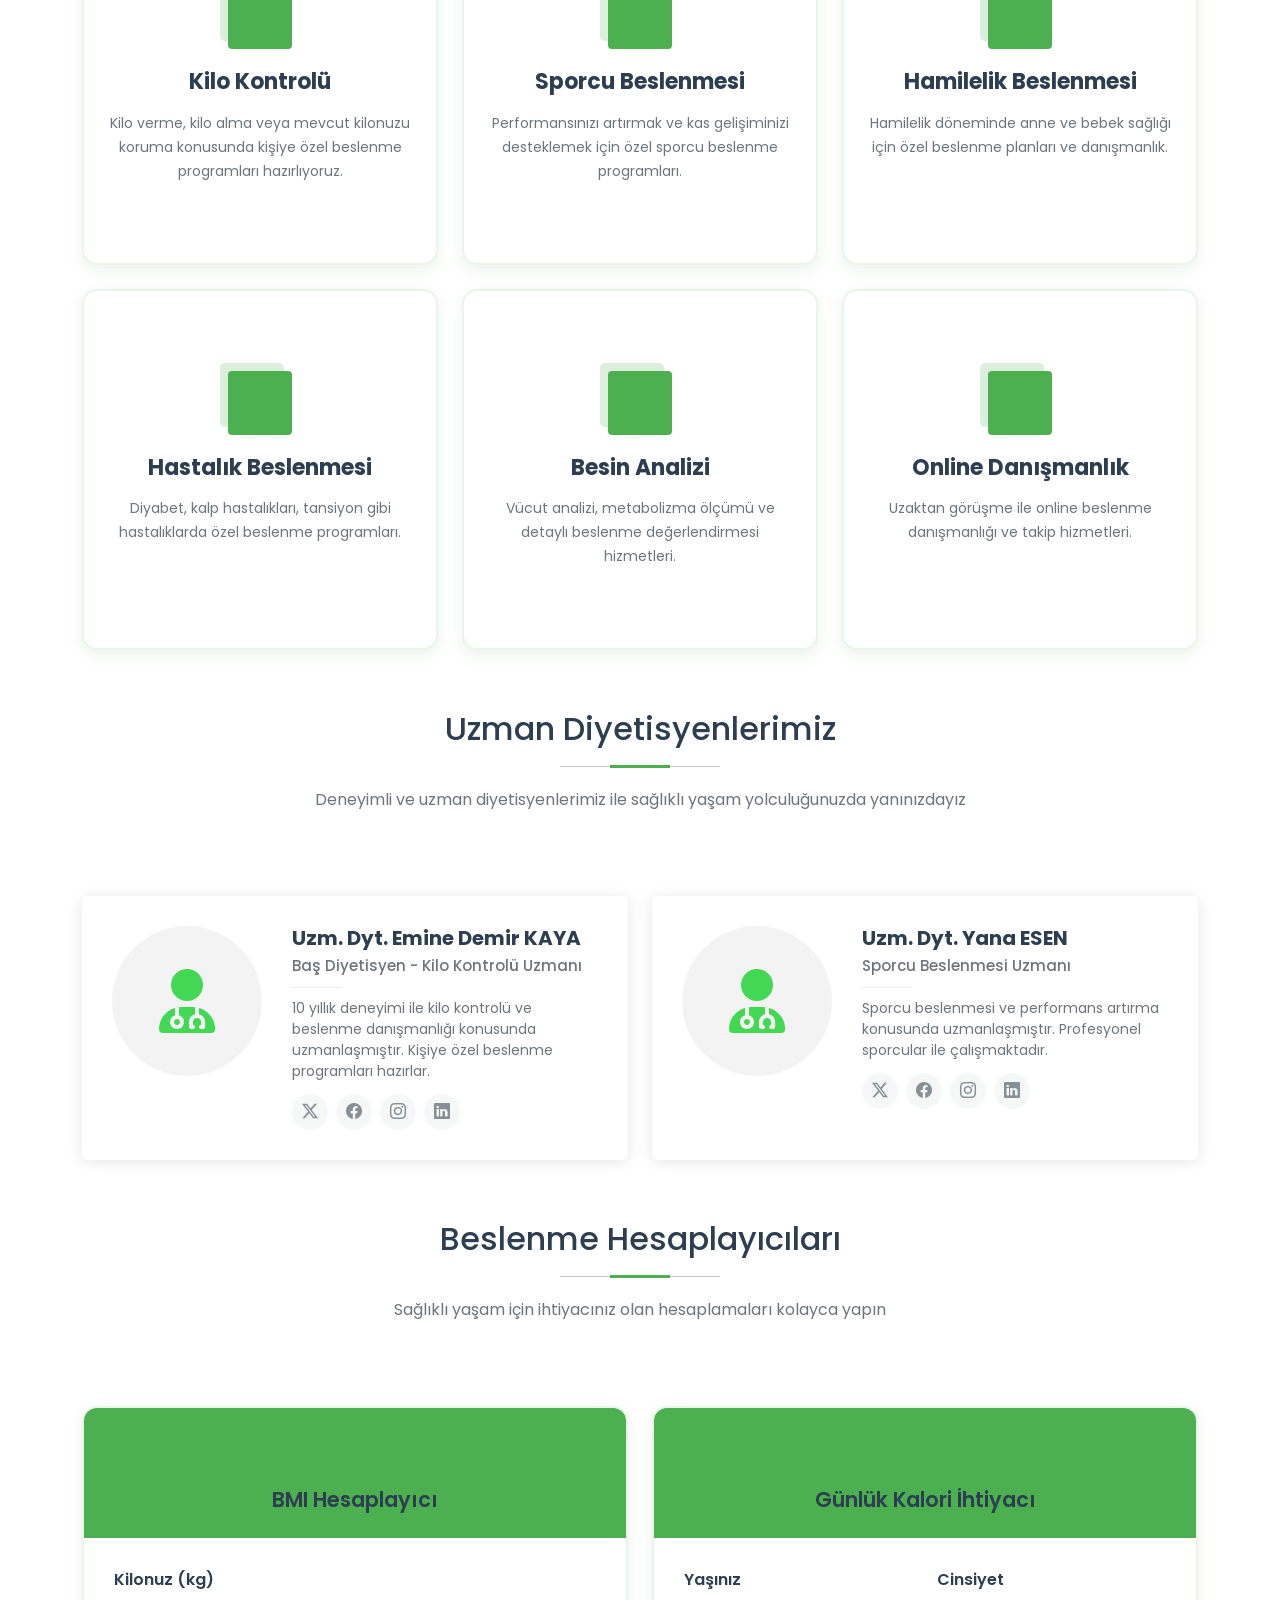
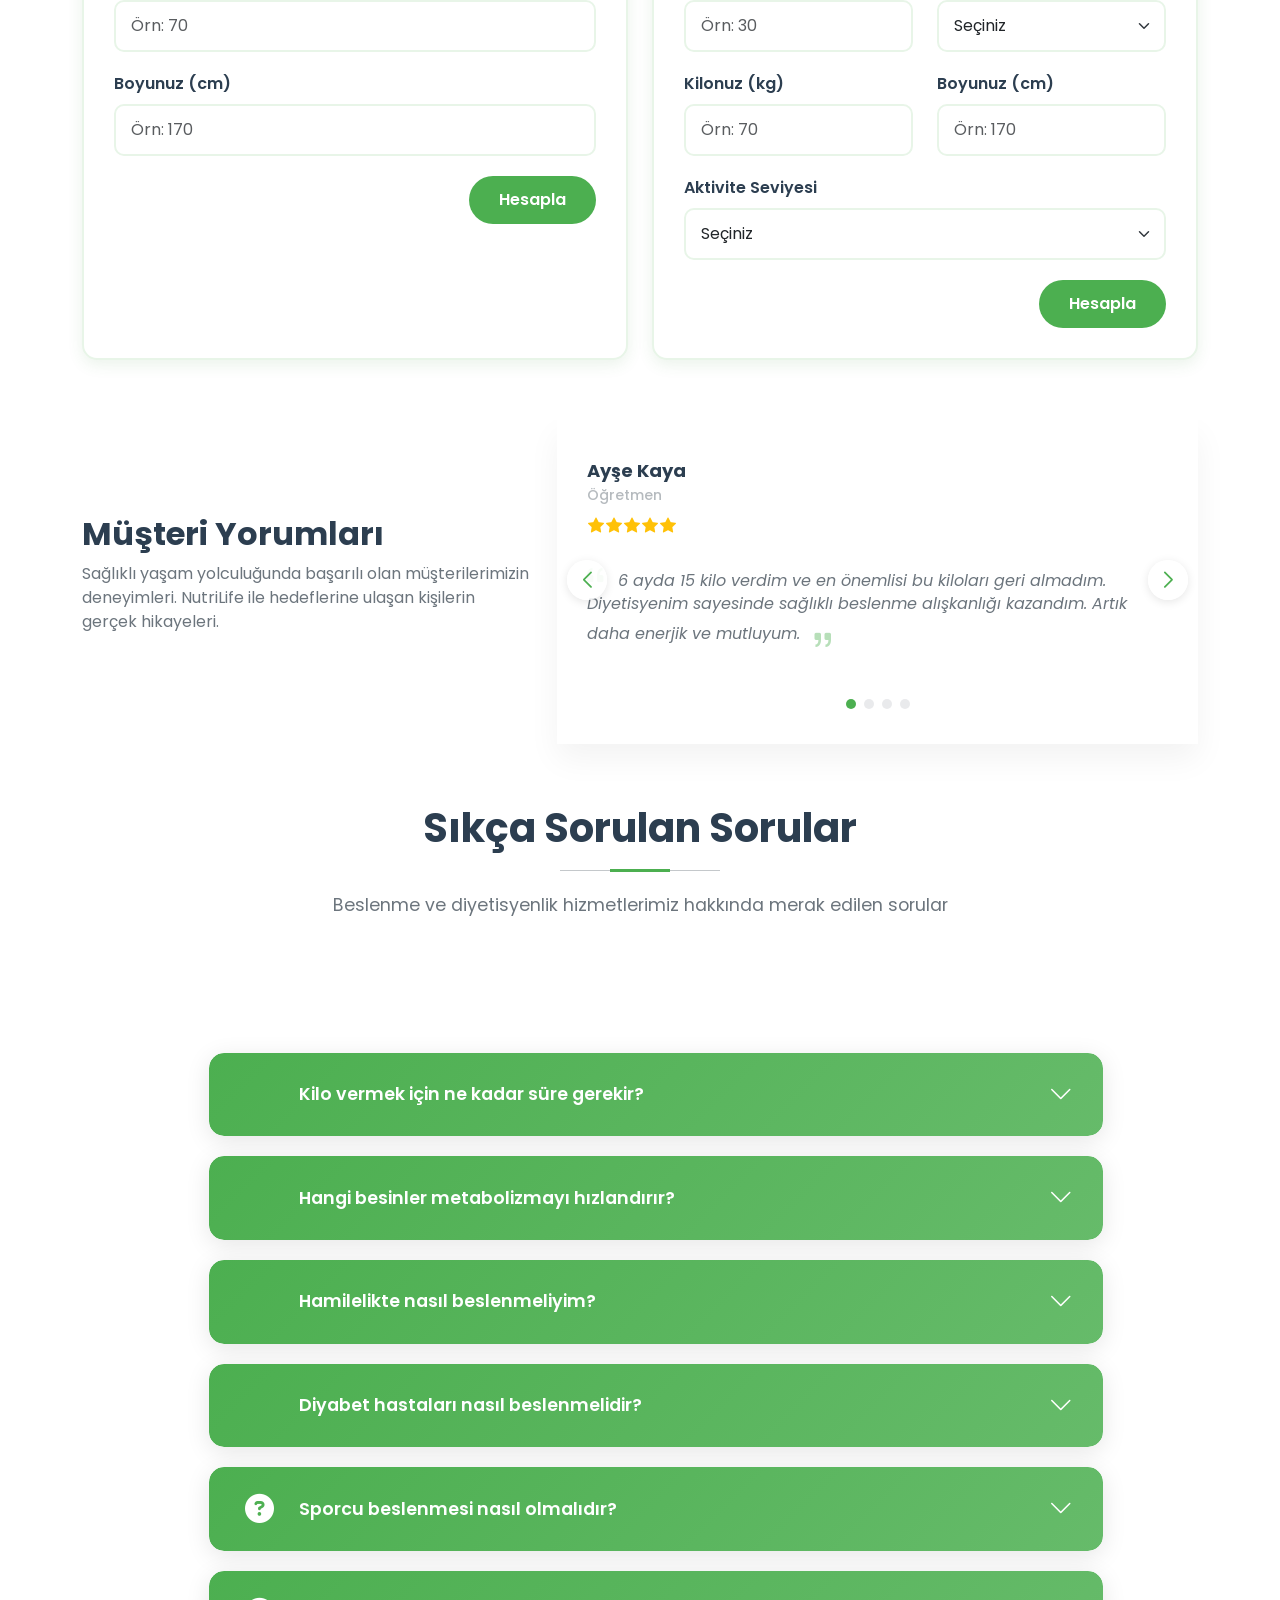
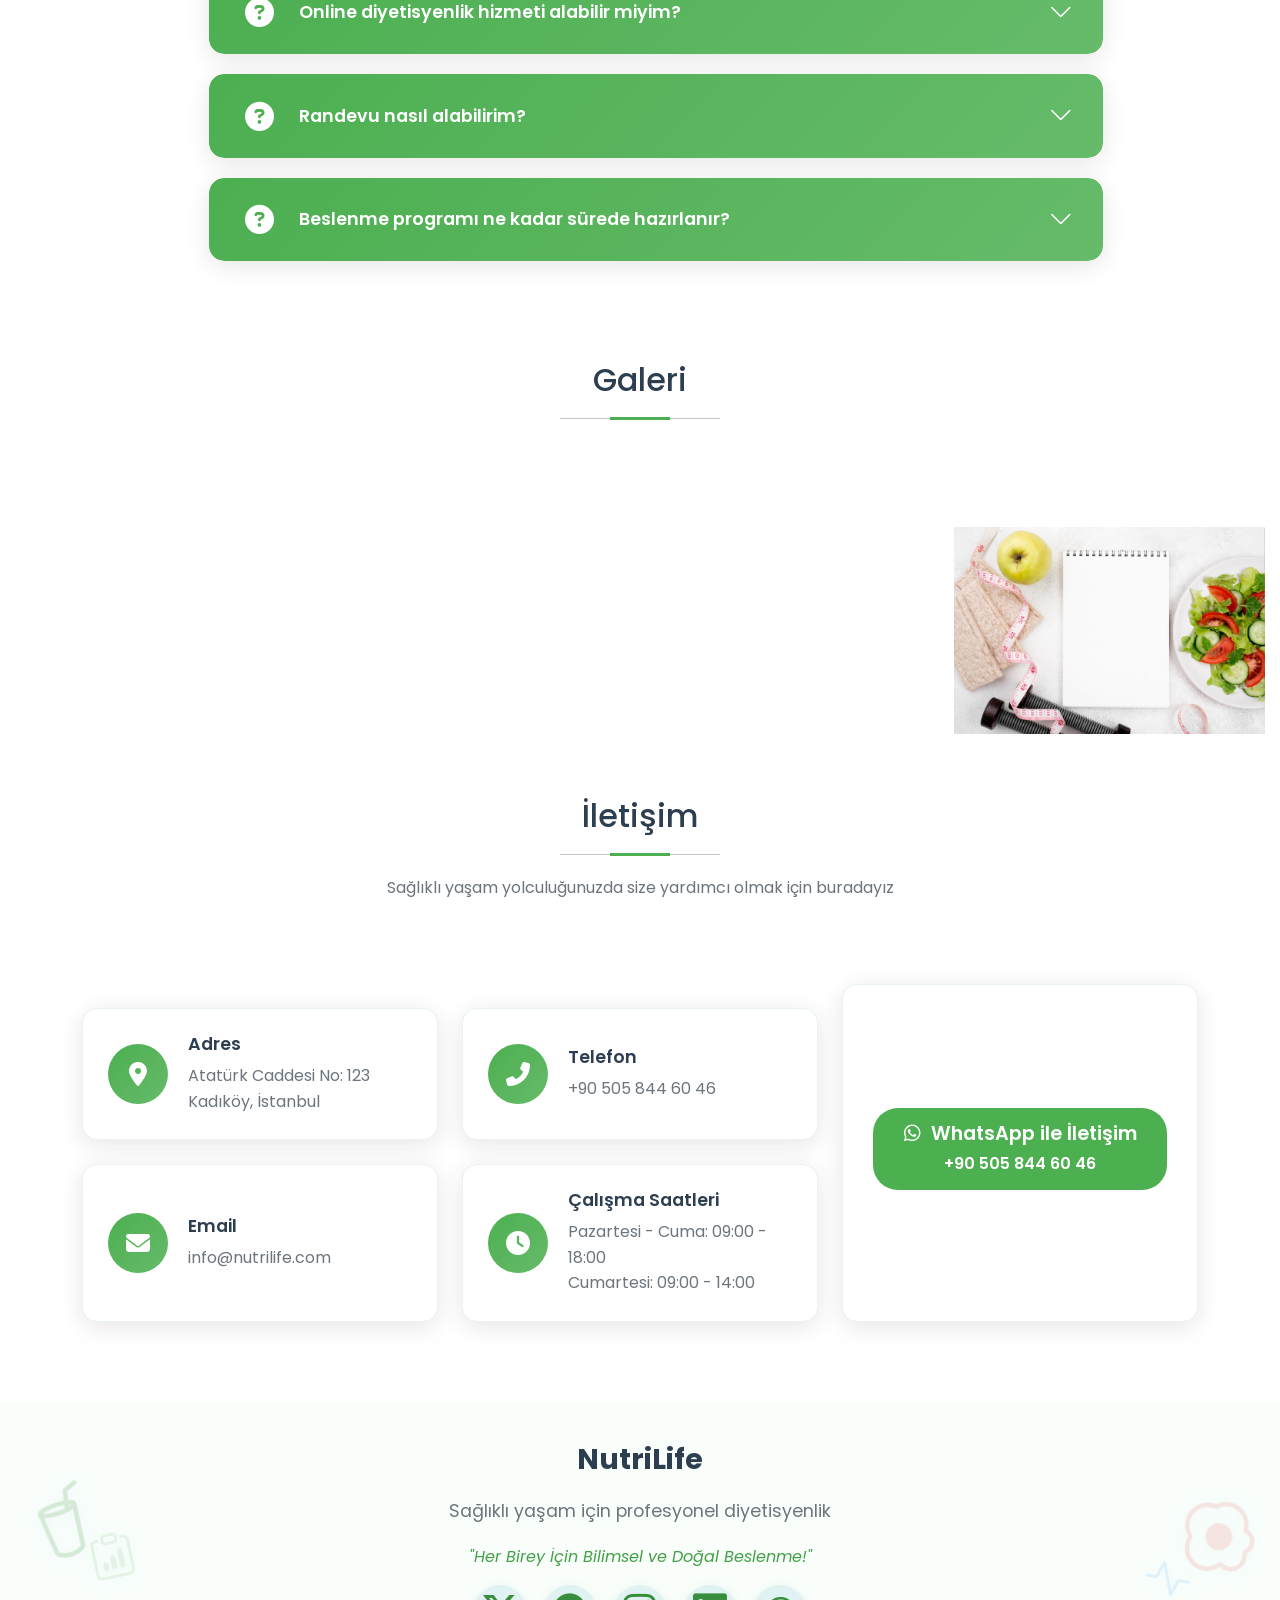
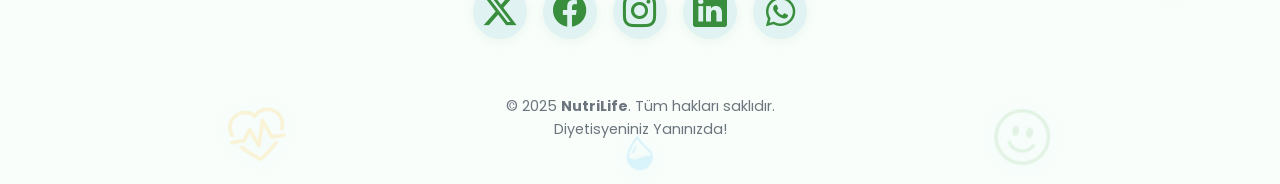
==== commit e79f7ccb: "menü düzenleme" ====
--- a/index.html
+++ b/index.html
@@ -74,6 +74,15 @@
 
         <nav id="navmenu" class="navmenu">
           <ul>
+            <!-- Mobil menüde üstte ekstra aksiyon -->
+            <li class="nav-appointment d-xl-none">
+              <a class="appointment-btn w-100 justify-content-center"
+                 href="javascript:void(0)"
+                 data-bs-toggle="modal"
+                 data-bs-target="#appointmentModal">
+                Randevu Al
+              </a>
+            </li>
             <li><a href="#hero">Ana Sayfa</a></li>
             <li><a href="#about">Hakkımızda</a></li>
             <li><a href="#programs">Programlar</a></li>
--- a/assets/css/main.css
+++ b/assets/css/main.css
@@ -4188,3 +4188,97 @@
   box-shadow: none !important;
 }
 
+/* --------------------------------------------------------------
+   Mobil menü görünümü (daha modern panel)
+-------------------------------------------------------------- */
+@media (max-width: 1199px) {
+  .mobile-nav-active #navmenu.navmenu {
+    display: block !important;
+    position: fixed !important;
+    inset: 0 !important;
+    background: rgba(0, 0, 0, 0.45) !important;
+    z-index: 9999 !important;
+  }
+
+  .mobile-nav-active #navmenu.navmenu > ul {
+    position: fixed !important;
+    top: 0 !important;
+    right: 0 !important;
+    height: 100dvh !important;
+    width: min(86vw, 360px) !important;
+    margin: 0 !important;
+    padding: 76px 16px 16px 16px !important;
+    background: #fff !important;
+    border-radius: 18px 0 0 18px !important;
+    box-shadow: -14px 0 40px rgba(0, 0, 0, 0.18) !important;
+    overflow-y: auto !important;
+    display: flex !important;
+    flex-direction: column !important;
+    align-items: stretch !important;
+    gap: 8px !important;
+  }
+
+  /* Telefon ekranında: soldan/sağdan boşluk + tam ekranı kaplamasın */
+  @media (max-width: 576px) {
+    .mobile-nav-active #navmenu.navmenu > ul {
+      top: 44px !important;
+      bottom: 44px !important;
+      left: 34px !important;   /* soldan boşluk */
+      right: 34px !important;  /* sağdan boşluk */
+      height: auto !important;
+      width: auto !important;
+      border-radius: 18px !important;
+      box-shadow: 0 18px 60px rgba(0, 0, 0, 0.20) !important;
+      padding: 64px 14px 14px 14px !important;
+    }
+  }
+
+  .mobile-nav-active #navmenu.navmenu > ul > li {
+    width: 100% !important;
+  }
+
+  .mobile-nav-active #navmenu.navmenu > ul > li > a {
+    display: flex !important;
+    align-items: center !important;
+    justify-content: flex-start !important;
+    width: 100% !important;
+    padding: 12px 14px !important;
+    border-radius: 12px !important;
+    background: #f3fbf5 !important;
+    color: #14532d !important;
+    font-weight: 700 !important;
+    text-align: left !important;
+    box-shadow: none !important;
+  }
+
+  .mobile-nav-active #navmenu.navmenu > ul > li > a:hover {
+    background: #e8f5e9 !important;
+    color: #14532d !important;
+  }
+
+  /* Mobil menüde üstteki Randevu Al satırı */
+  .mobile-nav-active #navmenu.navmenu .nav-appointment > a {
+    background: #198754 !important;
+    color: #fff !important;
+    justify-content: center !important;
+  }
+
+  .mobile-nav-active #navmenu.navmenu .nav-appointment > a:hover {
+    background: #198754 !important;
+    color: #fff !important;
+  }
+
+  /* Menü açıkken hamburger ikonunu sağ üstte sabitle */
+  .mobile-nav-active .header-actions .mobile-nav-toggle {
+    position: fixed !important;
+    top: 16px !important;
+    right: 16px !important;
+    z-index: 10000 !important;
+    background: #fff !important;
+    border-radius: 12px !important;
+    padding: 10px !important;
+    box-shadow: 0 10px 30px rgba(0, 0, 0, 0.18) !important;
+    color: #14532d !important;
+  }
+}
+
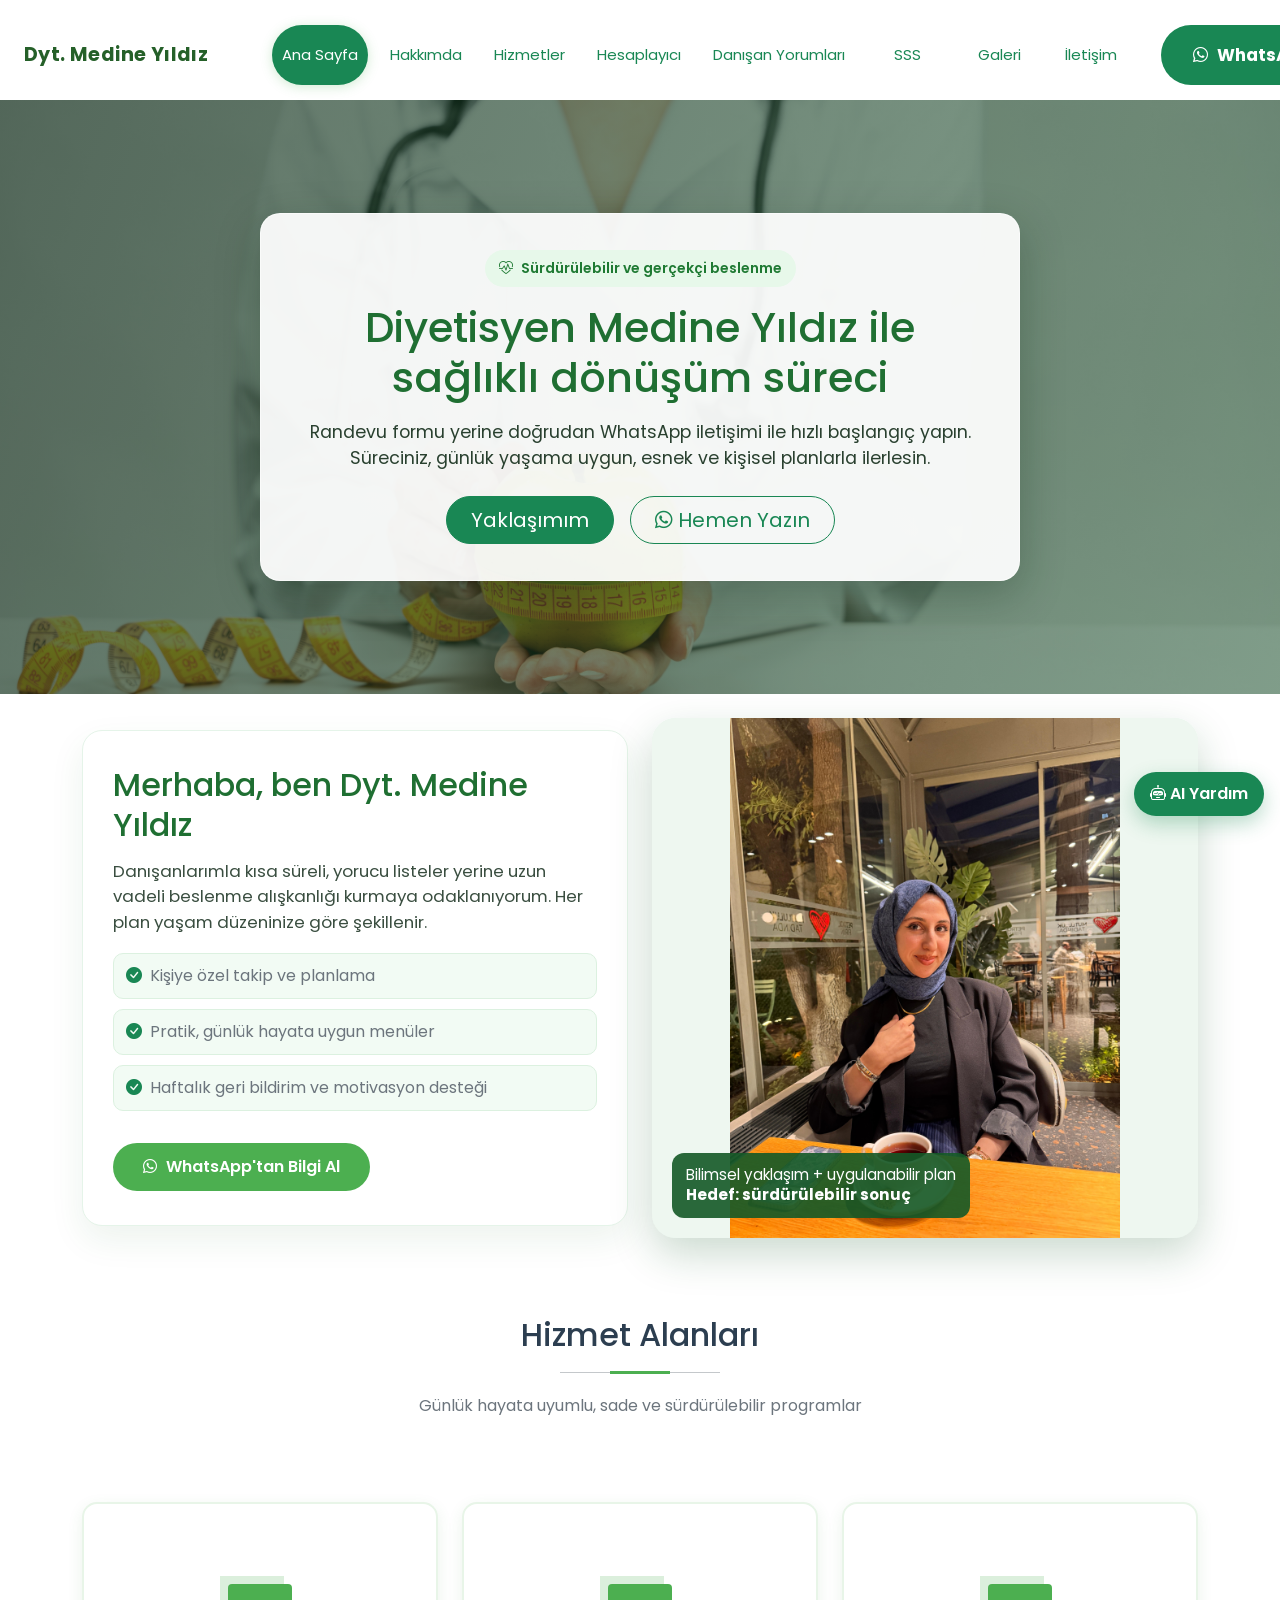
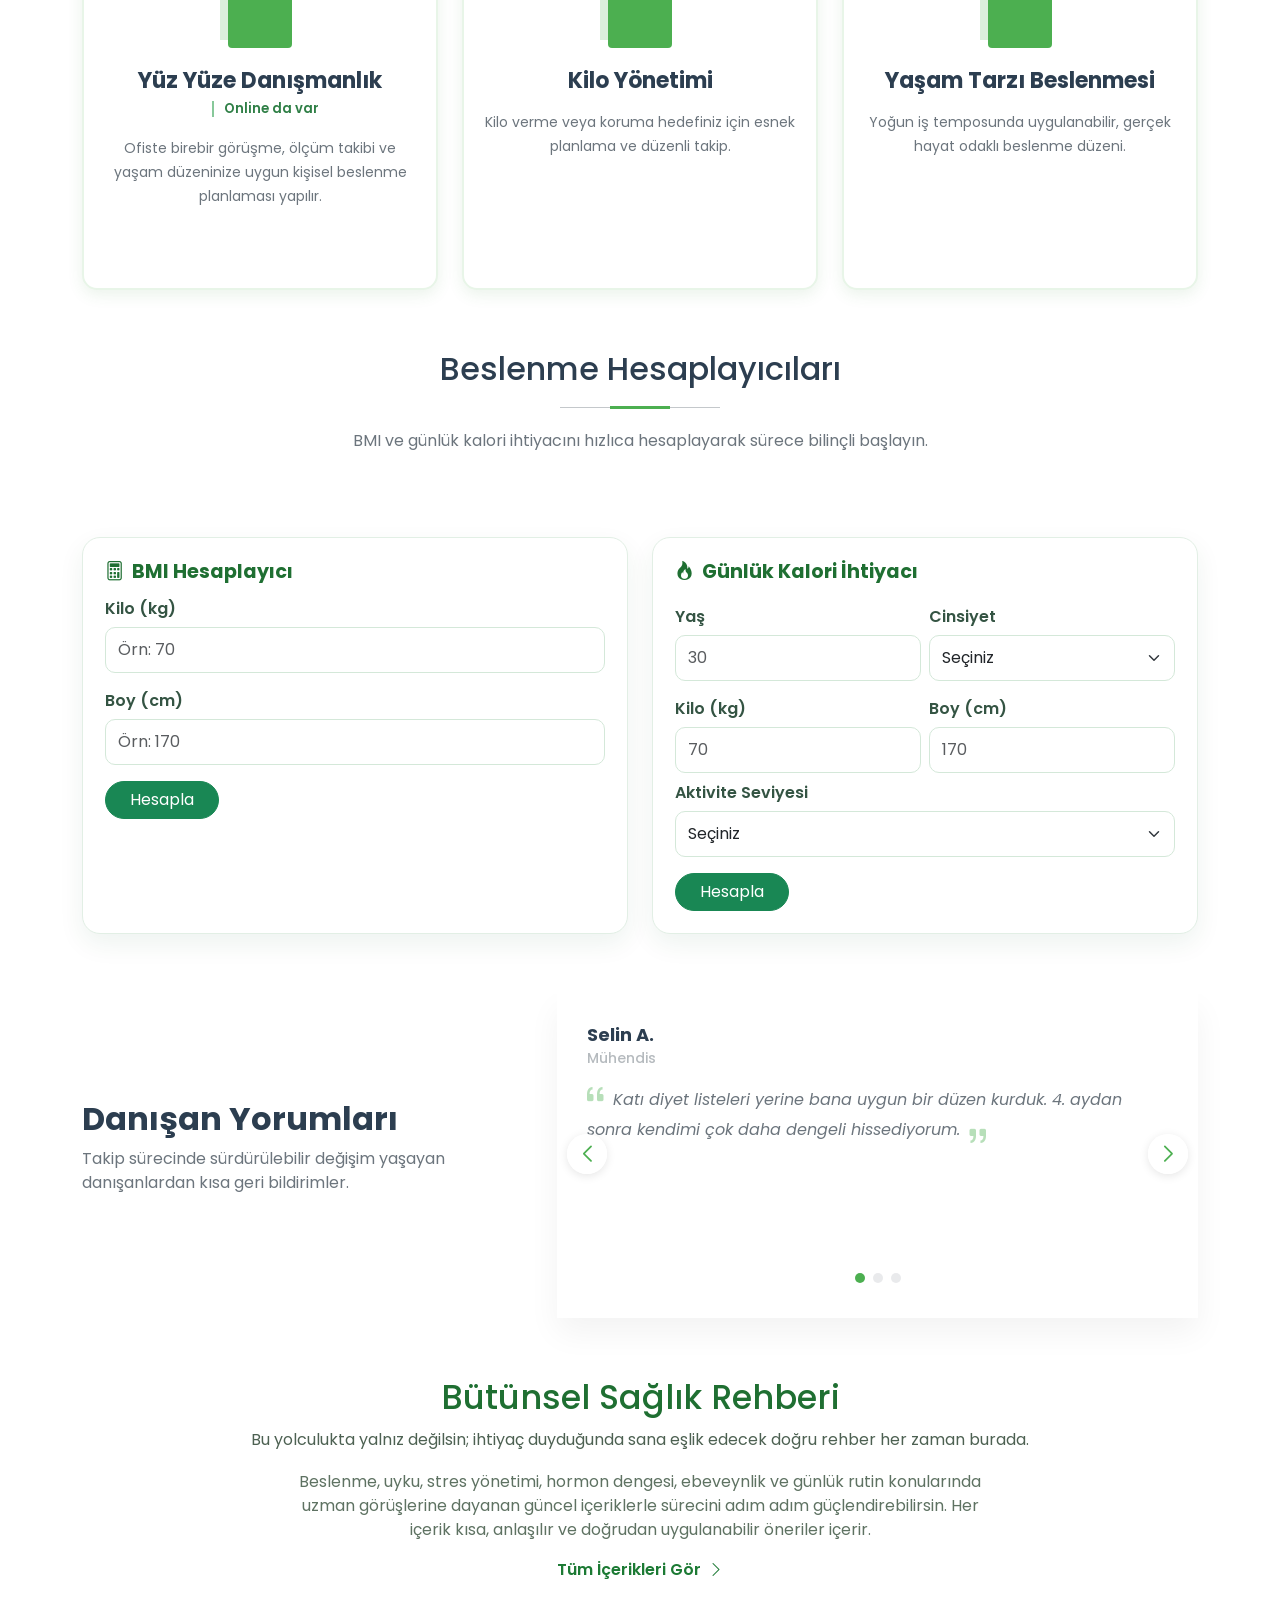
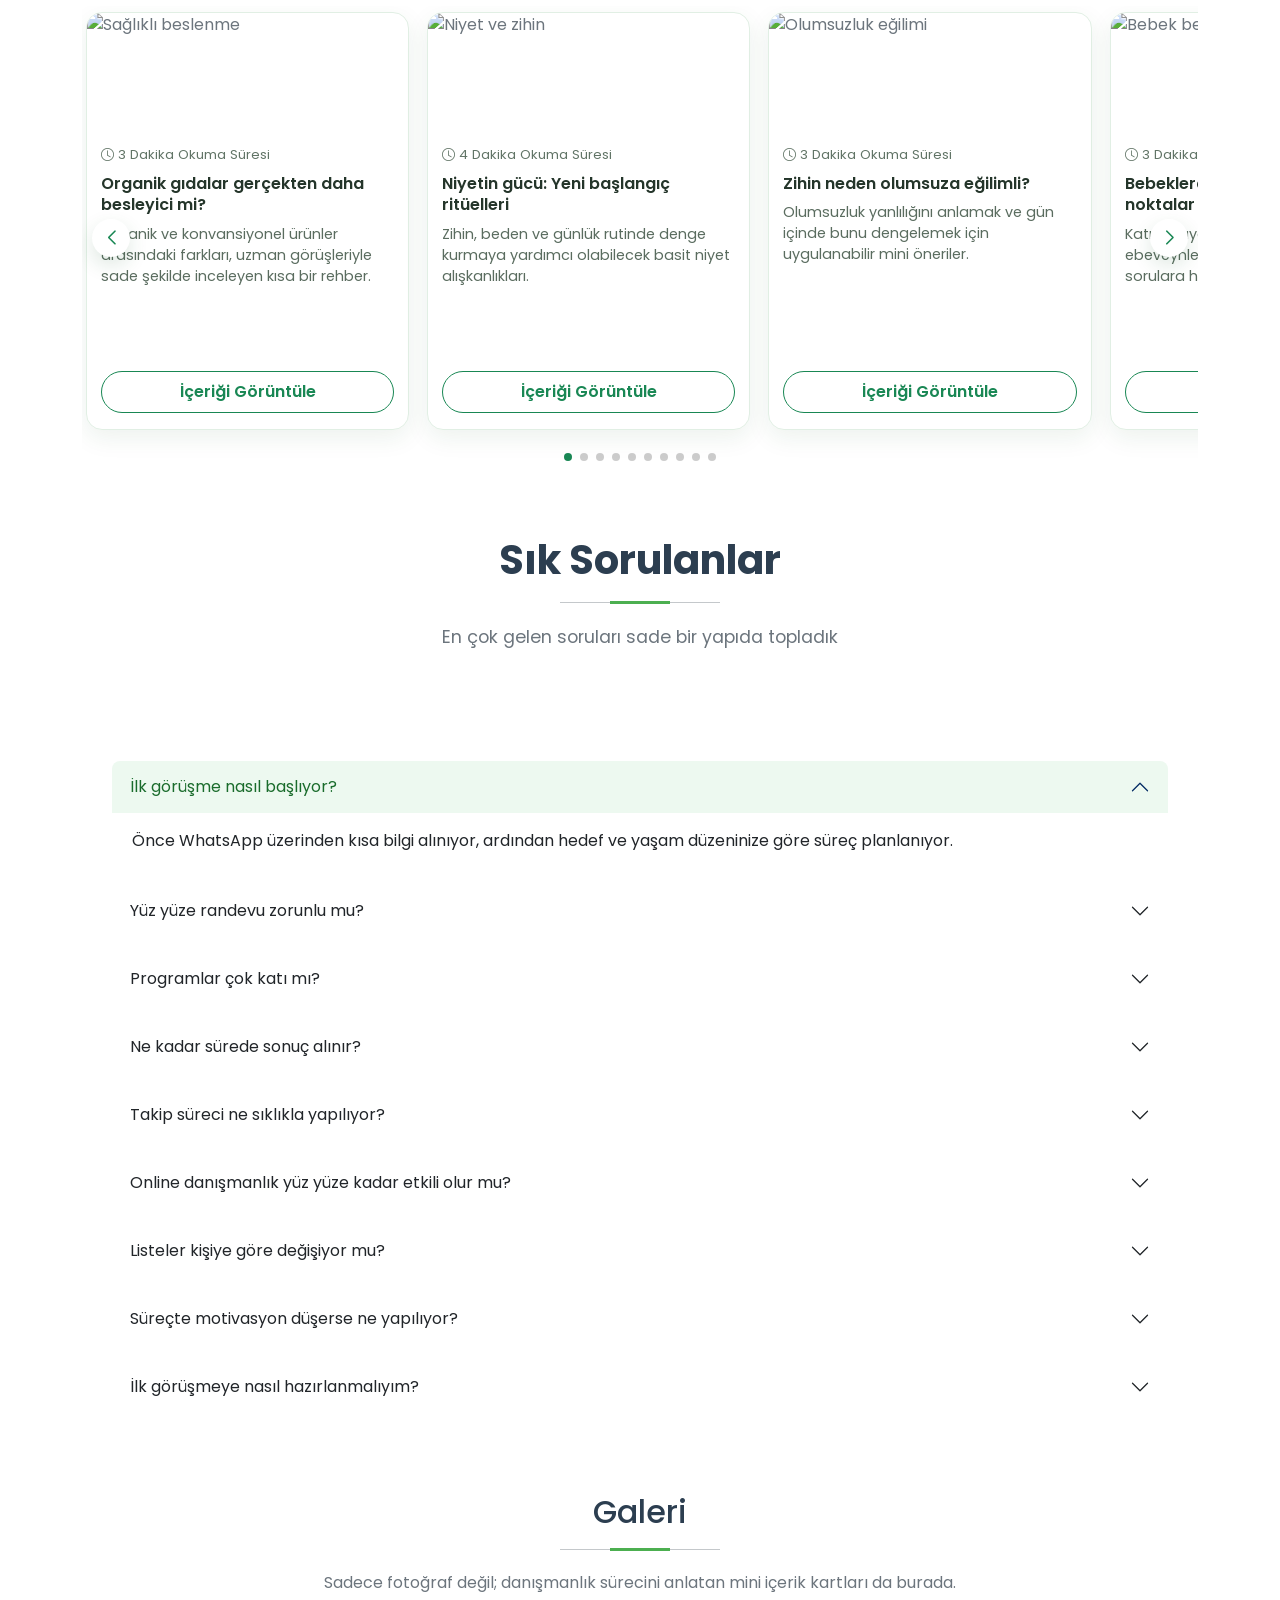
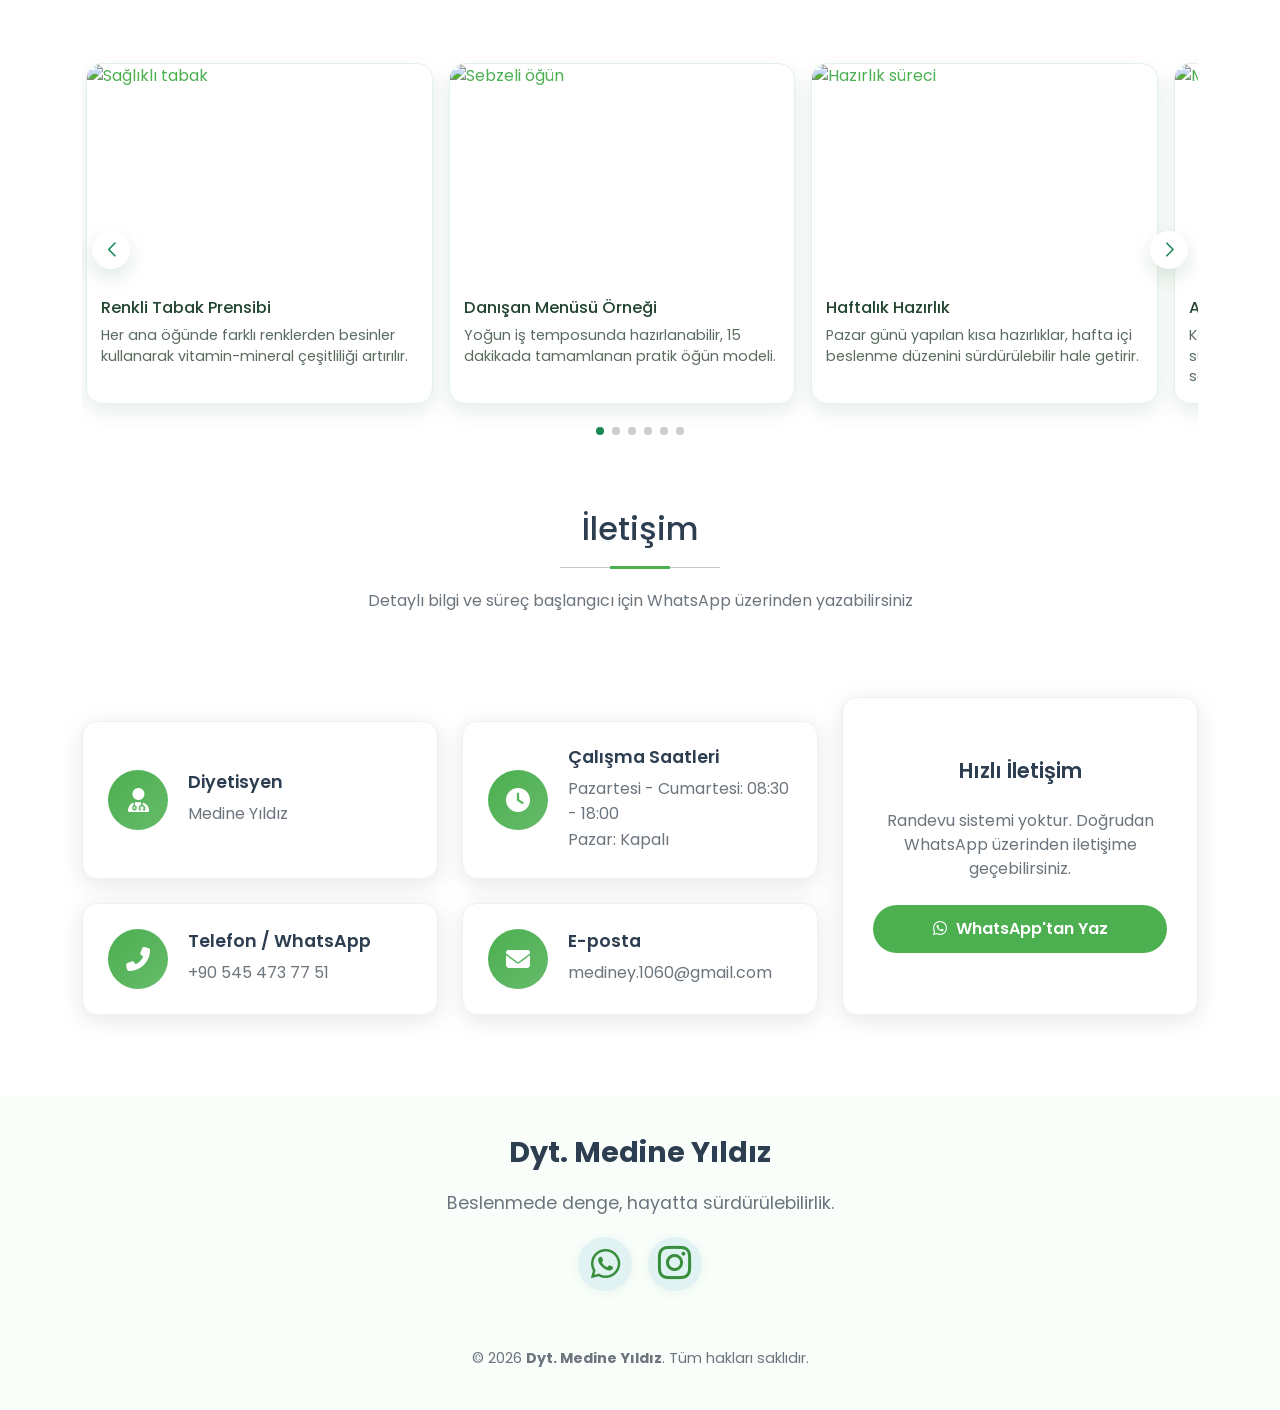
==== commit fb261e9f: "Medine Yıldız sitesi için içerik ve tasarım güncellemesi. Sayfa yapısı, hizmet/SSS/rehber bölümleri," ====
--- a/index.html
+++ b/index.html
@@ -1,23 +1,20 @@
-<!DOCTYPE html>
+﻿<!DOCTYPE html>
 <html lang="tr">
 
 <head>
   <meta charset="utf-8">
   <meta content="width=device-width, initial-scale=1.0" name="viewport">
-  <title>NutriLife - Sağlıklı Yaşam ve Beslenme Danışmanlığı</title>
-  <meta name="description" content="Profesyonel diyetisyenlik hizmetleri, kişiye özel beslenme programları, kilo kontrolü ve sağlıklı yaşam danışmanlığı">
-  <meta name="keywords" content="diyetisyen, beslenme, kilo verme, sağlıklı yaşam, diyet programı, beslenme danışmanlığı">
-
-  <!-- Favicons -->
+  <title>Diyetisyen Medine Yıldız | Kişiye Özel Beslenme Danışmanlığı</title>
+  <meta name="description" content="Diyetisyen Medine Yıldız ile sürdürülebilir beslenme planları, online danışmanlık ve WhatsApp üzerinden hızlı iletişim.">
+  <meta name="keywords" content="Medine Yıldız, diyetisyen, beslenme danışmanlığı, kilo kontrolü, online diyetisyen">
+
   <link href="assets/img/favicon.webp" rel="icon">
   <link href="assets/img/apple-touch-icon.webp" rel="apple-touch-icon">
 
-  <!-- Fonts -->
   <link href="https://fonts.googleapis.com" rel="preconnect">
   <link href="https://fonts.gstatic.com" rel="preconnect" crossorigin>
-  <link href="https://fonts.googleapis.com/css2?family=Roboto:ital,wght@0,100;0,300;0,400;0,500;0,700;0,900;1,100;1,300;1,400;1,500;1,700;1,900&family=Poppins:ital,wght@0,100;0,200;0,300;0,400;0,500;0,600;0,700;0,800;0,900;1,100;1,200;1,300;1,400;1,500;1,600;1,700;1,800;1,900&family=Raleway:ital,wght@0,100;0,200;0,300;0,400;0,500;0,600;0,700;0,800;0,900;1,100;1,200;1,300;1,400;1,500;1,600;1,700;1,800;1,900&display=swap" rel="stylesheet">
-
-  <!-- Vendor CSS Files -->
+  <link href="https://fonts.googleapis.com/css2?family=Roboto:wght@300;400;500;700&family=Poppins:wght@300;400;500;600;700&display=swap" rel="stylesheet">
+
   <link href="assets/vendor/bootstrap/css/bootstrap.min.css" rel="stylesheet">
   <link href="assets/vendor/bootstrap-icons/bootstrap-icons.css" rel="stylesheet">
   <link href="assets/vendor/aos/aos.css" rel="stylesheet">
@@ -25,1302 +22,1311 @@
   <link href="assets/vendor/glightbox/css/glightbox.min.css" rel="stylesheet">
   <link href="assets/vendor/swiper/swiper-bundle.min.css" rel="stylesheet">
 
-  <!-- Main CSS File -->
   <link href="assets/css/main.css" rel="stylesheet">
 
-  <!-- EmailJS -->
-  <script type="text/javascript" src="https://cdn.jsdelivr.net/npm/@emailjs/browser@3/dist/email.min.js"></script>
-  <script type="text/javascript">
-    (function() {
-      emailjs.init("YOUR_PUBLIC_KEY"); // Buraya EmailJS public key gelecek
-    })();
-  </script>
-
-  <!-- =======================================================
-  * Template Name: NutriLife - Diyetisyen Websitesi
-  * Updated: 2024 with Bootstrap v5.3.3
-  * Author: Custom Design
-  ======================================================== -->
+  <style>
+    .custom-hero-overlay {
+      background: linear-gradient(110deg, rgba(9, 44, 21, 0.58), rgba(25, 94, 48, 0.42));
+      position: absolute;
+      inset: 0;
+      z-index: 2;
+    }
+
+    #hero > img {
+      filter: saturate(0.86) contrast(0.95) brightness(0.86);
+    }
+
+    #hero .container {
+      background: transparent !important;
+    }
+
+    .header .branding .container {
+      max-width: 1320px !important;
+      margin: 0 auto !important;
+      padding: 0 24px !important;
+      display: flex !important;
+      align-items: center !important;
+      justify-content: space-between !important;
+      gap: 14px !important;
+    }
+
+    .site-brand {
+      font-size: 1.2rem;
+      font-weight: 700;
+      color: #256029 !important;
+      letter-spacing: 0.4px;
+      white-space: nowrap;
+      flex: 0 0 auto;
+      margin-right: 12px;
+    }
+
+    #navmenu {
+      margin-left: 0 !important;
+      flex: 1 1 auto;
+      display: flex;
+      justify-content: center;
+    }
+
+    .section-title h2,
+    .guide-header h2 {
+      text-align: center;
+    }
+
+    .faq-minimal {
+      max-width: 1080px;
+      margin: 0 auto;
+    }
+
+    .faq-minimal .accordion-button {
+      padding-left: 1.1rem;
+      padding-right: 1.1rem;
+    }
+
+    .hero-content-card {
+      position: relative;
+      z-index: 3;
+      background: rgba(255, 255, 255, 0.93);
+      border: 1px solid rgba(255, 255, 255, 0.58);
+      border-radius: 20px;
+      box-shadow: 0 14px 44px rgba(10, 42, 20, 0.28);
+      padding: 36px 28px;
+      max-width: 760px;
+      margin: 0 auto;
+    }
+
+    .soft-badge {
+      background: #e7f8ea;
+      color: #1f7a33;
+      border-radius: 999px;
+      font-weight: 600;
+      padding: 8px 14px;
+      display: inline-flex;
+      align-items: center;
+      gap: 8px;
+      font-size: 14px;
+    }
+
+    .ai-card {
+      border-radius: 16px;
+      background: #ffffff;
+      border: 1px solid #dff5e4;
+      box-shadow: 0 8px 25px rgba(39, 121, 58, 0.08);
+    }
+
+    .faq-minimal .accordion-button:not(.collapsed) {
+      color: #1a6c2c;
+      background-color: #edf9f0;
+      box-shadow: none;
+    }
+
+    .faq-minimal .accordion-button:focus {
+      box-shadow: none;
+      border-color: #43d854;
+    }
+
+    .about-modern {
+      padding-top: 78px;
+      padding-bottom: 78px;
+    }
+
+    .about-modern .about-text-box {
+      background: #ffffff;
+      border: 1px solid #e5f4e9;
+      border-radius: 20px;
+      padding: 34px 30px;
+      box-shadow: 0 14px 34px rgba(27, 102, 44, 0.08);
+    }
+
+    .about-modern .about-title {
+      font-size: 2rem;
+      line-height: 1.25;
+      color: #1f6f32;
+      margin-bottom: 14px;
+    }
+
+    .about-modern .about-lead {
+      color: #3a4e40;
+      font-size: 1.05rem;
+      margin-bottom: 18px;
+    }
+
+    .about-modern .about-list li {
+      background: #f2fbf4;
+      border: 1px solid #dcf1e0;
+      border-radius: 10px;
+      padding: 10px 12px;
+      margin-bottom: 10px;
+    }
+
+    .about-modern .about-image-wrap {
+      border-radius: 24px;
+      overflow: hidden;
+      box-shadow: 0 16px 42px rgba(18, 86, 37, 0.22);
+      height: 520px;
+      background: #edf8f0;
+      position: relative;
+    }
+
+    .about-modern .about-image-wrap img {
+      width: 100%;
+      height: 100%;
+      object-fit: contain;
+      object-position: center center;
+      background: #eef7f0;
+      display: block;
+    }
+
+    .about-modern .about-badge {
+      position: absolute;
+      left: 20px;
+      bottom: 20px;
+      background: rgba(21, 89, 39, 0.9);
+      color: #fff;
+      border-radius: 12px;
+      padding: 12px 14px;
+      font-size: 0.95rem;
+      line-height: 1.35;
+      max-width: 75%;
+    }
+
+    .gallery-clean .gallery-item {
+      border-radius: 16px;
+      overflow: hidden;
+      border: 1px solid #e3f2e7;
+      box-shadow: 0 8px 20px rgba(16, 90, 35, 0.1);
+      background: #fff;
+    }
+
+    .gallery-clean .gallery-item img {
+      width: 100%;
+      height: 240px;
+      object-fit: cover;
+      display: block;
+      transition: transform 0.35s ease;
+    }
+
+    .gallery-clean .gallery-item:hover img {
+      transform: scale(1.06);
+    }
+
+    .gallery-swiper {
+      padding: 8px 4px 46px 4px;
+    }
+
+    .gallery-swiper .swiper-slide {
+      height: auto;
+    }
+
+    .gallery-swiper .swiper-pagination-bullet-active {
+      background: #198754;
+    }
+
+    .gallery-swiper .swiper-button-next,
+    .gallery-swiper .swiper-button-prev {
+      color: #198754;
+      width: 38px;
+      height: 38px;
+      border-radius: 50%;
+      background: #fff;
+      box-shadow: 0 8px 20px rgba(21, 90, 40, 0.14);
+    }
+
+    .gallery-swiper .swiper-button-next:after,
+    .gallery-swiper .swiper-button-prev:after {
+      font-size: 14px;
+      font-weight: 700;
+    }
+
+    .gallery-mix-card {
+      border-radius: 16px;
+      border: 1px solid #e3f2e7;
+      box-shadow: 0 8px 20px rgba(16, 90, 35, 0.1);
+      background: #fff;
+      overflow: hidden;
+      height: 100%;
+    }
+
+    .gallery-mix-card img {
+      width: 100%;
+      height: 220px;
+      object-fit: cover;
+      display: block;
+      transition: transform 0.35s ease;
+    }
+
+    .gallery-mix-card:hover img {
+      transform: scale(1.05);
+    }
+
+    .gallery-mix-note {
+      padding: 14px 14px 16px 14px;
+    }
+
+    .gallery-mix-note h4 {
+      font-size: 1.02rem;
+      color: #244532;
+      margin-bottom: 7px;
+    }
+
+    .gallery-mix-note p {
+      margin: 0;
+      font-size: 0.9rem;
+      color: #5a6c5f;
+      line-height: 1.45;
+    }
+
+    .wellbeing-guide {
+      background: #f5f8f4;
+    }
+
+    .guide-header {
+      text-align: center;
+      max-width: 780px;
+      margin: 0 auto 24px auto;
+    }
+
+    .guide-header h2 {
+      color: #1f6f32;
+      font-size: 2.1rem;
+      margin-bottom: 10px;
+    }
+
+    .guide-header p {
+      color: #4d6152;
+      margin-bottom: 18px;
+    }
+
+    .guide-all-link {
+      color: #1c7a34;
+      font-weight: 600;
+      display: inline-flex;
+      align-items: center;
+      gap: 7px;
+    }
+
+    .guide-card {
+      background: #fff;
+      border: 1px solid #e1efe4;
+      border-radius: 16px;
+      overflow: hidden;
+      box-shadow: 0 8px 24px rgba(23, 93, 42, 0.08);
+      height: 100%;
+      display: flex;
+      flex-direction: column;
+    }
+
+    .guide-swiper {
+      padding: 6px 4px 46px 4px;
+    }
+
+    .guide-swiper .swiper-slide {
+      height: auto;
+    }
+
+    .guide-swiper .swiper-pagination-bullet-active {
+      background: #198754;
+    }
+
+    .guide-swiper .swiper-button-next,
+    .guide-swiper .swiper-button-prev {
+      color: #198754;
+      width: 38px;
+      height: 38px;
+      border-radius: 50%;
+      background: #ffffff;
+      box-shadow: 0 8px 20px rgba(21, 90, 40, 0.14);
+    }
+
+    .guide-swiper .swiper-button-next:after,
+    .guide-swiper .swiper-button-prev:after {
+      font-size: 14px;
+      font-weight: 700;
+    }
+
+    .guide-card img {
+      width: 100%;
+      height: 170px;
+      object-fit: cover;
+    }
+
+    .guide-body {
+      padding: 14px 14px 16px 14px;
+      display: flex;
+      flex-direction: column;
+      height: 100%;
+    }
+
+    .guide-meta {
+      font-size: 0.82rem;
+      color: #617466;
+      margin-bottom: 8px;
+    }
+
+    .guide-title {
+      color: #24352a;
+      font-size: 1rem;
+      line-height: 1.35;
+      margin-bottom: 8px;
+      font-weight: 600;
+    }
+
+    .guide-desc {
+      color: #5a6c5f;
+      font-size: 0.9rem;
+      line-height: 1.45;
+      margin-bottom: 12px;
+      flex: 1;
+    }
+
+    .guide-btn {
+      border: 1px solid #198754;
+      color: #198754;
+      border-radius: 999px;
+      padding: 8px 14px;
+      font-weight: 600;
+      text-align: center;
+      display: inline-block;
+    }
+
+    .guide-btn:hover {
+      background: #198754;
+      color: #fff;
+    }
+
+    .calculator-modern {
+      background: #f7faf7;
+    }
+
+    .calculator-modern .calc-wrap {
+      background: #fff;
+      border: 1px solid #e2efe5;
+      border-radius: 18px;
+      padding: 22px;
+      box-shadow: 0 10px 26px rgba(21, 86, 38, 0.07);
+      height: 100%;
+    }
+
+    .calculator-modern .calc-title {
+      font-size: 1.2rem;
+      color: #1f6f32;
+      font-weight: 700;
+      margin-bottom: 14px;
+      display: flex;
+      align-items: center;
+      gap: 8px;
+    }
+
+    .calculator-modern .form-label {
+      font-weight: 600;
+      color: #345443;
+      margin-bottom: 6px;
+    }
+
+    .calculator-modern .form-control,
+    .calculator-modern .form-select {
+      border: 1px solid #d4e8d9;
+      border-radius: 10px;
+      padding: 10px 12px;
+    }
+
+    .calculator-modern .form-control:focus,
+    .calculator-modern .form-select:focus {
+      border-color: #198754;
+      box-shadow: 0 0 0 0.2rem rgba(25, 135, 84, 0.14);
+    }
+
+    .calculator-modern .result-box {
+      background: #eff9f2;
+      border: 1px solid #d8eddc;
+      border-radius: 12px;
+      padding: 14px;
+      margin-top: 14px;
+    }
+
+    .service-inline-note {
+      display: inline-block;
+      margin-left: 10px;
+      padding-left: 10px;
+      border-left: 2px solid #87c89a;
+      font-size: 0.82rem;
+      font-weight: 600;
+      color: #2f7f46;
+      vertical-align: middle;
+    }
+
+    .ai-float-wrap {
+      position: fixed;
+      right: 16px;
+      bottom: 84px;
+      z-index: 9998;
+      display: flex;
+      flex-direction: column;
+      align-items: flex-end;
+      gap: 8px;
+    }
+
+    .ai-float-panel {
+      width: 320px;
+      background: #ffffff;
+      border: 1px solid #d8f0df;
+      border-radius: 14px;
+      box-shadow: 0 10px 26px rgba(23, 88, 40, 0.18);
+      overflow: hidden;
+      display: none;
+    }
+
+    .ai-float-panel.open {
+      display: block;
+      animation: fadeInUpPanel 0.25s ease;
+    }
+
+    .ai-float-head {
+      background: linear-gradient(120deg, #2dae45, #43d854);
+      color: #fff;
+      padding: 10px 12px;
+      font-weight: 600;
+      display: flex;
+      justify-content: space-between;
+      align-items: center;
+    }
+
+    .ai-float-body {
+      padding: 12px;
+      font-size: 14px;
+      color: #29402f;
+    }
+
+    .ai-mini-answer {
+      background: #f2fbf4;
+      border: 1px solid #ddf3e2;
+      border-radius: 10px;
+      padding: 9px 10px;
+      margin-bottom: 8px;
+    }
+
+    .ai-mini-input {
+      border: 1px solid #d3e9d8;
+      border-radius: 10px;
+      padding: 9px 11px;
+      width: 100%;
+      margin-bottom: 8px;
+      font-size: 14px;
+      color: #29402f;
+    }
+
+    .ai-mini-input:focus {
+      outline: none;
+      border-color: #198754;
+      box-shadow: 0 0 0 2px rgba(25, 135, 84, 0.14);
+    }
+
+    .ai-mini-send {
+      width: 100%;
+      border: 0;
+      border-radius: 999px;
+      background: #198754;
+      color: #fff;
+      font-weight: 600;
+      padding: 9px 12px;
+      margin-bottom: 8px;
+    }
+
+    .ai-float-btn {
+      background: #198754;
+      color: #fff;
+      border: 0;
+      border-radius: 999px;
+      padding: 10px 16px;
+      font-weight: 600;
+      box-shadow: 0 8px 20px rgba(25, 135, 84, 0.3);
+    }
+
+    @media (max-width: 576px) {
+      .ai-float-wrap {
+        right: 10px;
+        bottom: 78px;
+      }
+      .ai-float-panel {
+        width: calc(100vw - 20px);
+        max-width: 330px;
+      }
+    }
+
+    @keyframes fadeInUpPanel {
+      from {
+        opacity: 0;
+        transform: translateY(8px);
+      }
+      to {
+        opacity: 1;
+        transform: translateY(0);
+      }
+    }
+
+    @media (max-width: 768px) {
+      .header .branding .container {
+        padding: 0 12px !important;
+      }
+
+      .site-brand {
+        font-size: 1rem;
+      }
+
+      .about-modern {
+        padding-top: 48px;
+        padding-bottom: 48px;
+      }
+
+      .about-modern .about-text-box {
+        padding: 22px 18px;
+      }
+
+      .about-modern .about-title {
+        font-size: 1.55rem;
+      }
+
+      .about-modern .about-image-wrap {
+        height: 320px;
+      }
+
+      .gallery-clean .gallery-item img,
+      .gallery-mix-card img {
+        height: 190px;
+      }
+
+      .guide-header h2 {
+        font-size: 1.6rem;
+      }
+    }
+  </style>
 </head>
 
 <body class="index-page">
-
   <header id="header" class="header sticky-top">
-
-    <div class="topbar d-flex align-items-center">
-      <div class="container d-flex justify-content-center justify-content-md-between">
-        <div class="contact-info d-flex align-items-center">
-          <i class="bi bi-envelope d-flex align-items-center"><a href="mailto:info@nutrilife.com">info@nutrilife.com</a></i>
-          <i class="bi bi-phone d-flex align-items-center ms-4"><span>+90 505 844 60 46</span></i>
-        </div>
-        <div class="social-links d-none d-md-flex align-items-center">
-          <a href="#" class="twitter"><i class="bi bi-twitter-x"></i></a>
-          <a href="#" class="facebook"><i class="bi bi-facebook"></i></a>
-          <a href="#" class="instagram"><i class="bi bi-instagram"></i></a>
-          <a href="#" class="linkedin"><i class="bi bi-linkedin"></i></a>
-        </div>
-      </div>
-    </div><!-- End Top Bar -->
-
     <div class="branding d-flex align-items-center">
-
       <div class="container position-relative d-flex align-items-center justify-content-between">
-        <a href="index.html" class="logo d-flex align-items-center me-auto">
-          <img src="assets/img/gallery/logo.webp" alt="Emine Demir Kaya Logo" style="max-height:80px; width:auto;">
-          <span class="logo-title-responsive" style="font-size:1.3rem; font-weight:700; color:#256029; letter-spacing:1px; font-family:'Poppins',sans-serif; line-height:1.1; display:block; margin-left:4px;">
-            EMİNE<br><span style="white-space:nowrap; color:#256029; font-family:'Poppins',sans-serif;">DEMİR KAYA</span>
-          </span>
+        <a href="index.html" class="site-brand">
+          Dyt. Medine Yıldız
         </a>
 
         <nav id="navmenu" class="navmenu">
           <ul>
-            <!-- Mobil menüde üstte ekstra aksiyon -->
-            <li class="nav-appointment d-xl-none">
-              <a class="appointment-btn w-100 justify-content-center"
-                 href="javascript:void(0)"
-                 data-bs-toggle="modal"
-                 data-bs-target="#appointmentModal">
-                Randevu Al
-              </a>
-            </li>
-            <li><a href="#hero">Ana Sayfa</a></li>
-            <li><a href="#about">Hakkımızda</a></li>
-            <li><a href="#programs">Programlar</a></li>
+            <li><a href="#hero" class="active">Ana Sayfa</a></li>
+            <li><a href="#about">Hakkımda</a></li>
             <li><a href="#services">Hizmetler</a></li>
-            <li><a href="#dietitians">Diyetisyenler</a></li>
-            <li><a href="#calculator">Hesaplayıcılar</a></li>
+            <li><a href="#calculator">Hesaplayıcı</a></li>
+            <li><a href="#testimonials">Danışan Yorumları</a></li>
             <li><a href="#faq">SSS</a></li>
+            <li><a href="#gallery">Galeri</a></li>
             <li><a href="#contact">İletişim</a></li>
           </ul>
         </nav>
 
-        <div class="header-actions">
-          <!-- Mobil (xs) için: hamburger yanında küçük randevu butonu -->
-          <a class="btn btn-success btn-sm rounded-pill px-3 py-1 appointment-btn d-inline-flex d-sm-none align-items-center"
-             href="#"
-             data-bs-toggle="modal"
-             data-bs-target="#appointmentModal"
-             style="font-weight:700; height:34px;">
-            Randevu Al
-          </a>
-          <i class="mobile-nav-toggle d-xl-none bi bi-list"></i>
+        <a class="cta-btn appointment-btn d-none d-sm-block" href="#" id="headerWhatsappBtn">
+          <i class="fab fa-whatsapp"></i> WhatsApp'a Yaz
+        </a>
+
+        <i class="mobile-nav-toggle d-xl-none bi bi-list"></i>
+      </div>
+    </div>
+  </header>
+
+  <main class="main">
+    <section id="hero" class="hero section light-background" style="min-height:66vh; position:relative; padding-top:24px; padding-bottom:24px;">
+      <img src="assets/img/about.jpg" alt="Diyetisyen danışmanlığı arka planı">
+      <div class="custom-hero-overlay"></div>
+      <div class="container" data-aos="fade-up">
+        <div class="hero-content-card text-center">
+          <span class="soft-badge mb-3"><i class="bi bi-heart-pulse"></i> Sürdürülebilir ve gerçekçi beslenme</span>
+          <h1 class="mb-3" style="font-size:2.6rem; color:#1f6f32;">Diyetisyen Medine Yıldız ile<br>sağlıklı dönüşüm süreci</h1>
+          <p class="mb-4" style="font-size:1.1rem; color:#29402f; max-width:760px; margin:0 auto;">
+            Randevu formu yerine doğrudan WhatsApp iletişimi ile hızlı başlangıç yapın. Süreciniz, günlük yaşama uygun, esnek ve kişisel planlarla ilerlesin.
+          </p>
+          <div class="d-flex flex-wrap gap-3 justify-content-center">
+            <a href="#about" class="btn btn-success btn-lg rounded-pill px-4">Yaklaşımım</a>
+            <a href="#" id="heroWhatsappBtn" class="btn btn-outline-success btn-lg rounded-pill px-4">
+              <i class="fab fa-whatsapp"></i> Hemen Yazın
+            </a>
+          </div>
         </div>
-
-        <!-- Desktop/Tablet (sm+) için -->
-        <a class="cta-btn appointment-btn d-none d-sm-block" href="#" data-bs-toggle="modal" data-bs-target="#appointmentModal">Randevu Al</a>
-
-      </div>
-
-    </div>
-
-  </header>
-
-  <main class="main">
-
-    <!-- Hero Section -->
-    <section id="hero" class="hero section light-background" style="min-height:100vh;display:flex;align-items:center;justify-content:center;position:relative;overflow:hidden;">
-      <img src="assets/img/gallery/hero-bg.webp" alt="Diyetisyen" style="position:absolute;top:0;left:0;width:100%;height:100%;object-fit:cover;object-position:center;z-index:1;">
-      <div style="position:absolute;top:0;left:0;width:100%;height:100%;z-index:2;"></div>
-      <div class="container position-relative d-flex flex-column align-items-center justify-content-center text-center hero-apple-bg" style="z-index:3;min-height:48vh;border-radius:32px;box-shadow:0 8px 32px #2221;">
-        <svg class="hero-apple-svg" width="420" height="420" viewBox="0 0 420 420" fill="none" xmlns="http://www.w3.org/2000/svg" style="position:absolute;left:50%;top:50%;transform:translate(-50%,-50%);opacity:0.10;z-index:0;">
-          <path d="M210 370c-60 0-130-40-130-120 0-60 50-90 80-90 20 0 30 10 50 10s30-10 50-10c30 0 80 30 80 90 0 80-70 120-130 120z" fill="#fff"/>
-          <ellipse cx="210" cy="120" rx="30" ry="18" fill="#fff"/>
-          <path d="M210 80c-10-30 30-60 60-40" stroke="#fff" stroke-width="10" stroke-linecap="round"/>
-        </svg>
-        <div style="position: relative; display: flex; flex-direction: column; align-items: center; justify-content: center; margin-bottom: 32px;">
-          <span class="hero-emoji-inline" style="position:absolute;left:-6.2rem;top:-3.2rem;font-size:6.2rem;">🍏</span>
-          <span class="hero-emoji-inline" style="position:absolute;right:-6.2rem;bottom:-3.2rem;font-size:6.2rem;">🥕</span>
-          <h1 class="hero-title" style="font-size:3.7rem;font-weight:700;line-height:1.08;background:linear-gradient(90deg,#228B22 0%,#43d854 100%);-webkit-background-clip:text;-webkit-text-fill-color:transparent;animation:fadeInDown 1s both;position:relative;z-index:1; padding: 0 2.5rem;">
-            Sağlıklı Yaşam İçin
-            <br>
-            <span style="font-size:2.2rem;font-weight:500;">Profesyonel Diyetisyenlik</span>
-          </h1>
+      </div>
+    </section>
+
+    <section id="about" class="about section about-modern light-background">
+      <div class="container">
+        <div class="row gy-4 align-items-center">
+          <div class="col-lg-6" data-aos="fade-right">
+            <div class="about-text-box">
+              <h2 class="about-title">Merhaba, ben Dyt. Medine Yıldız</h2>
+              <p class="about-lead">Danışanlarımla kısa süreli, yorucu listeler yerine uzun vadeli beslenme alışkanlığı kurmaya odaklanıyorum. Her plan yaşam düzeninize göre şekillenir.</p>
+              <ul class="list-unstyled mt-3 about-list">
+                <li><i class="bi bi-check-circle-fill text-success me-2"></i>Kişiye özel takip ve planlama</li>
+                <li><i class="bi bi-check-circle-fill text-success me-2"></i>Pratik, günlük hayata uygun menüler</li>
+                <li><i class="bi bi-check-circle-fill text-success me-2"></i>Haftalık geri bildirim ve motivasyon desteği</li>
+              </ul>
+              <a href="#" id="aboutWhatsappBtn" class="cta-btn mt-3 d-inline-block"><i class="fab fa-whatsapp"></i> WhatsApp'tan Bilgi Al</a>
+            </div>
+          </div>
+          <div class="col-lg-6" data-aos="fade-left">
+            <div class="about-image-wrap">
+              <img src="assets/img/gallery/WhatsApp%20Image%202026-04-28%20at%2004.05.20.jpeg" alt="Dyt. Medine Yıldız">
+              <div class="about-badge">
+                Bilimsel yaklaşım + uygulanabilir plan<br>
+                <strong>Hedef: sürdürülebilir sonuç</strong>
+              </div>
+            </div>
+          </div>
         </div>
-        <style>
-        .hero-emoji-inline {
-          animation: hero-emoji-float 2.2s cubic-bezier(.68,-0.55,.27,1.55) infinite alternate;
-          user-select: none;
-          pointer-events: none;
-          filter: drop-shadow(0 2px 6px #b2dfdb);
-        }
-        .hero-emoji-inline:nth-child(1) { animation-delay: 0.1s; }
-        .hero-emoji-inline:nth-child(2) { animation-delay: 0.4s; }
-        .hero-emoji-inline:nth-child(3) { animation-delay: 0.7s; }
-        .hero-emoji-inline:nth-child(4) { animation-delay: 1.0s; }
-        @keyframes hero-emoji-float {
-          0% { transform: translateY(0) scale(1); }
-          60% { transform: translateY(-10px) scale(1.08); }
-          100% { transform: translateY(-18px) scale(1.12); }
-        }
-        </style>
-        <p class="hero-desc" style="font-size:1.5rem;color:#222;font-family:'Poppins',sans-serif;font-weight:600;font-style:italic;margin:28px 0 40px 0;animation:fadeInUp 1.2s both;position:relative;z-index:1;">Kişiye özel beslenme programları, bilimsel yaklaşım ve sürdürülebilir sağlıklı yaşam için yanınızdayız.</p>
-        <div class="d-flex gap-4 justify-content-center flex-wrap" style="animation:fadeInUp 1.4s both;position:relative;z-index:1;">
-          <a href="#about" class="btn btn-success btn-lg rounded-pill px-5 shadow-lg">Daha Fazla Bilgi</a>
-          <a href="#contact" class="btn btn-orange btn-lg rounded-pill px-5 shadow-lg">Bize Ulaşın</a>
-          <a href="#" class="btn btn-success btn-lg rounded-pill px-5 shadow-lg appointment-btn" data-bs-toggle="modal" data-bs-target="#appointmentModal">Randevu Al</a>
-        </div>
-      </div>
-      <a href="#istatistikler" class="scroll-down-anim" style="position:absolute;bottom:32px;left:50%;transform:translateX(-50%);z-index:4;text-decoration:none;">
-        <span style="display:inline-block;width:54px;height:54px;border-radius:50%;background:linear-gradient(135deg,#43d854 60%,#2196f3 100%);box-shadow:0 2px 16px #2196f366;display:flex;align-items:center;justify-content:center;animation:bounce 1.5s infinite alternate;">
-          <i class="bi bi-chevron-double-down" style="font-size:2.5rem;color:#fff;"></i>
-        </span>
-      </a>
-      <style>
-        .hero-apple-bg { position:relative; }
-        .hero-apple-svg { pointer-events:none; }
-        @keyframes fadeInDown {from{opacity:0;transform:translateY(-40px);}to{opacity:1;transform:none;}}
-        @keyframes fadeInUp {from{opacity:0;transform:translateY(40px);}to{opacity:1;transform:none;}}
-        @keyframes bounce {0%{transform:translateY(0);}100%{transform:translateY(18px);}}
-      </style>
-      <!-- Hero köşe emojileri -->
-     
-      <style>
-      .hero-emoji {
-        position: absolute;
-        z-index: 4;
-        pointer-events: none;
-        user-select: none;
-        animation: hero-emoji-float 2.5s ease-in-out infinite alternate;
-      }
-      .hero-emoji:nth-child(2) { animation-delay: 0.3s; }
-      .hero-emoji:nth-child(3) { animation-delay: 0.6s; }
-      .hero-emoji:nth-child(4) { animation-delay: 0.9s; }
-      .hero-emoji:nth-child(5) { animation-delay: 1.2s; }
-      .hero-emoji:nth-child(6) { animation-delay: 1.5s; }
-      @keyframes hero-emoji-float {
-        0% { transform: translateY(0); }
-        100% { transform: translateY(-18px); }
-      }
-      .hero-title, .hero-desc, .d-flex.gap-4 { text-align: center !important; margin-left: auto !important; margin-right: auto !important; display: block !important; }
-      </style>
+      </div>
     </section>
 
-    <!-- İstatistikler/Hizmetler Bölümü -->
-    <section id="istatistikler" class="section py-5" style="min-height:420px;background:#fff;">
+    <section id="services" class="services section light-background">
+      <div class="container section-title" data-aos="fade-up">
+        <h2>Hizmet Alanları</h2>
+        <p>Günlük hayata uyumlu, sade ve sürdürülebilir programlar</p>
+      </div>
       <div class="container">
-        <div class="row justify-content-center align-items-stretch g-4">
-          <div class="col-md-3 col-6" data-aos="fade-up" data-aos-delay="100">
-            <div class="stat-card text-center p-4 h-100 d-flex flex-column align-items-center justify-content-center stat-green">
-              <i class="bi bi-clipboard-data animated-icon mb-3" style="font-size:3rem;"></i>
-              <div class="fs-1 fw-bold">8+</div>
-              <div class="fw-semibold">Yıllık Tecrübe</div>
-            </div>
-          </div>
-          <div class="col-md-3 col-6" data-aos="fade-up" data-aos-delay="200">
-            <div class="stat-card text-center p-4 h-100 d-flex flex-column align-items-center justify-content-center stat-green">
-              <i class="bi bi-emoji-smile animated-icon mb-3" style="font-size:3rem;"></i>
-              <div class="fs-1 fw-bold">250+</div>
-              <div class="fw-semibold">Mutlu Danışan</div>
-            </div>
-          </div>
-          <div class="col-md-3 col-6" data-aos="fade-up" data-aos-delay="300">
-            <div class="stat-card text-center p-4 h-100 d-flex flex-column align-items-center justify-content-center stat-green">
-              <i class="bi bi-heart-pulse animated-icon mb-3" style="font-size:3rem;"></i>
-              <div class="fs-1 fw-bold">1200+</div>
-              <div class="fw-semibold">Başarı Hikayesi</div>
-            </div>
-          </div>
-          <div class="col-md-3 col-6" data-aos="fade-up" data-aos-delay="400">
-            <div class="stat-card text-center p-4 h-100 d-flex flex-column align-items-center justify-content-center stat-green">
-              <i class="bi bi-cup-straw animated-icon mb-3" style="font-size:3rem;"></i>
-              <div class="fs-1 fw-bold">20+</div>
-              <div class="fw-semibold">Farklı Program</div>
-            </div>
-          </div>
-        </div>
-      </div>
-    </section>
-
-    <!-- About Section -->
-    <section id="about" class="about section">
-
-      <div class="container">
-
-        <div class="row gy-4 gx-5">
-          <div class="col-lg-6" data-aos="fade-up" data-aos-delay="100">
-            <div class="content ps-lg-5">
-              <h3 class="slide-left">Sağlıklı Yaşam İçin Profesyonel Beslenme Danışmanlığı</h3>
-              <p class="slide-right">
-                NutriLife olarak, modern beslenme biliminin en güncel araştırmalarını kullanarak 
-                kişiye özel beslenme programları hazırlıyoruz. Uzman diyetisyenlerimiz, 
-                her bireyin benzersiz ihtiyaçlarını analiz ederek en uygun beslenme stratejisini belirliyor.
-              </p>
-              <ul class="slide-left">
-                <li><i class="fas fa-apple-alt floating-icon"></i> Kişiye özel beslenme programları</li>
-                <li><i class="fas fa-carrot floating-icon"></i> Bilimsel ve kanıta dayalı yaklaşım</li>
-                <li><i class="fas fa-leaf floating-icon"></i> Düzenli takip ve destek</li>
-                <li><i class="fas fa-seedling floating-icon"></i> Sürdürülebilir yaşam tarzı değişiklikleri</li>
-              </ul>
-              <p class="slide-right">
-                Sağlıklı yaşam hedeflerinize ulaşmanızda size rehberlik etmek için buradayız. 
-                Kilo kontrolü, sporcu beslenmesi, hamilelik beslenmesi ve hastalık beslenmesi 
-                konularında uzman kadromuzla hizmetinizdeyiz.
-              </p>
-              <div class="text-center mt-4">
-                <!-- <a href="#contact" class="cta-btn pulse-button">Randevu Al</a> -->
-                <a href="https://wa.me/905058446046" class="cta-btn pulse-button ms-3" target="_blank">
-                  <i class="fab fa-whatsapp"></i> WhatsApp
-                </a>
-              </div>
-            </div>
-          </div>
-          <div class="col-lg-6" data-aos="fade-up" data-aos-delay="200">
-            <div class="position-relative mt-4">
-              <img src="assets/img/about.jpg" class="img-fluid rounded" alt="Diyetisyen Konsültasyonu">
-            </div>
-          </div>
-        </div>
-
-      </div>
-
-    </section><!-- /About Section -->
-
-    <!-- Programs Section -->
-    <section id="programs" class="departments section light-background">
-
-      <!-- Section Title -->
-      <div class="container section-title" data-aos="fade-up">
-        <h2>Beslenme Programları</h2>
-        <p>Farklı ihtiyaçlarınıza uygun özel beslenme programlarımız</p>
-      </div><!-- End Section Title -->
-
-      <div class="container" data-aos="fade-up" data-aos-delay="100">
-
-        <div class="row">
-          <div class="col-lg-3">
-            <ul class="nav nav-tabs flex-column">
-              <li class="nav-item">
-                <a class="nav-link active show" data-bs-toggle="tab" href="#weight-loss">
-                  <i class="fas fa-weight-scale me-2"></i>Kilo Verme
-                </a>
-              </li>
-              <li class="nav-item">
-                <a class="nav-link" data-bs-toggle="tab" href="#weight-gain">
-                  <i class="fas fa-dumbbell me-2"></i>Kilo Alma
-                </a>
-              </li>
-              <li class="nav-item">
-                <a class="nav-link" data-bs-toggle="tab" href="#sports">
-                  <i class="fas fa-running me-2"></i>Sporcu Beslenmesi
-                </a>
-              </li>
-              <li class="nav-item">
-                <a class="nav-link" data-bs-toggle="tab" href="#pregnancy">
-                  <i class="fas fa-baby me-2"></i>Hamilelik Beslenmesi
-                </a>
-              </li>
-              <li class="nav-item">
-                <a class="nav-link" data-bs-toggle="tab" href="#diabetes">
-                  <i class="fas fa-heartbeat me-2"></i>Diyabet Beslenmesi
-                </a>
-              </li>
-            </ul>
-          </div>
-          <div class="col-lg-9 mt-4 mt-lg-0">
-            <div class="tab-content">
-              <div class="tab-pane active show" id="weight-loss">
-                <div class="row">
-                  <div class="col-lg-8 details order-2 order-lg-1">
-                    <h3><i class="fas fa-weight-scale text-success me-2"></i>Kilo Verme Programı</h3>
-                    <p class="fst-italic">Sağlıklı ve kalıcı kilo verme için kişiye özel beslenme programları</p>
-                    <p>Kilo verme programımız sadece kalori kısıtlaması değil, sürdürülebilir yaşam tarzı değişiklikleri üzerine kuruludur. Vücut analizi, metabolizma ölçümü ve kişisel tercihlerinize göre hazırlanan programlar ile hedeflerinize ulaşın.</p>
-                    <div class="row mt-4">
-                      <div class="col-md-6">
-                        <h5><i class="fas fa-check-circle text-success me-2"></i>Program İçeriği:</h5>
-                        <ul class="list-unstyled">
-                          <li><i class="fas fa-arrow-right text-success me-2"></i>Kişiye özel kalori hesaplaması</li>
-                          <li><i class="fas fa-arrow-right text-success me-2"></i>Haftalık beslenme planları</li>
-                          <li><i class="fas fa-arrow-right text-success me-2"></i>Düzenli takip ve motivasyon</li>
-                          <li><i class="fas fa-arrow-right text-success me-2"></i>Egzersiz önerileri</li>
-                        </ul>
-                      </div>
-                      <div class="col-md-6">
-                        <h5><i class="fas fa-star text-warning me-2"></i>Faydalar:</h5>
-                        <ul class="list-unstyled">
-                          <li><i class="fas fa-arrow-right text-success me-2"></i>Kalıcı kilo kaybı</li>
-                          <li><i class="fas fa-arrow-right text-success me-2"></i>Metabolizma hızlandırma</li>
-                          <li><i class="fas fa-arrow-right text-success me-2"></i>Enerji seviyesi artışı</li>
-                          <li><i class="fas fa-arrow-right text-success me-2"></i>Sağlıklı yaşam alışkanlıkları</li>
-                        </ul>
-                      </div>
-                    </div>
-                    <div class="mt-4">
-                      <!-- <a href="#appointment" class="cta-btn">Randevu Al</a> -->
-                    </div>
-                  </div>
-                  <div class="col-lg-4 text-center order-1 order-lg-2">
-                    <!-- Görsel kaldırıldı -->
-                  </div>
-                </div>
-              </div>
-              
-              <div class="tab-pane" id="weight-gain">
-                <div class="row">
-                  <div class="col-lg-8 details order-2 order-lg-1">
-                    <h3><i class="fas fa-dumbbell text-success me-2"></i>Kilo Alma Programı</h3>
-                    <p class="fst-italic">Sağlıklı kilo alma ve kas geliştirme için özel beslenme planları</p>
-                    <p>Kilo alma programımız sadece kalori artışı değil, doğru besin seçimleri ve zamanlama üzerine kuruludur. Kas kütlesi artışını destekleyen, yağ oranını kontrol altında tutan programlar ile sağlıklı kilo alın.</p>
-                    <div class="row mt-4">
-                      <div class="col-md-6">
-                        <h5><i class="fas fa-check-circle text-success me-2"></i>Program İçeriği:</h5>
-                        <ul class="list-unstyled">
-                          <li><i class="fas fa-arrow-right text-success me-2"></i>Yüksek kalorili beslenme planları</li>
-                          <li><i class="fas fa-arrow-right text-success me-2"></i>Protein ağırlıklı beslenme</li>
-                          <li><i class="fas fa-arrow-right text-success me-2"></i>Besin takviyesi önerileri</li>
-                          <li><i class="fas fa-arrow-right text-success me-2"></i>Egzersiz programı eşliğinde</li>
-                        </ul>
-                      </div>
-                      <div class="col-md-6">
-                        <h5><i class="fas fa-star text-warning me-2"></i>Faydalar:</h5>
-                        <ul class="list-unstyled">
-                          <li><i class="fas fa-arrow-right text-success me-2"></i>Kas kütlesi artışı</li>
-                          <li><i class="fas fa-arrow-right text-success me-2"></i>Güç artışı</li>
-                          <li><i class="fas fa-arrow-right text-success me-2"></i>Vücut kompozisyonu iyileştirme</li>
-                          <li><i class="fas fa-arrow-right text-success me-2"></i>Performans artışı</li>
-                        </ul>
-                      </div>
-                    </div>
-                    <div class="mt-4">
-                      <!-- <a href="#appointment" class="cta-btn">Randevu Al</a> -->
-                    </div>
-                  </div>
-                  <div class="col-lg-4 text-center order-1 order-lg-2">
-                    <!-- Görsel kaldırıldı -->
-                  </div>
-                </div>
-              </div>
-              
-              <div class="tab-pane" id="sports">
-                <div class="row">
-                  <div class="col-lg-8 details order-2 order-lg-1">
-                    <h3><i class="fas fa-running text-success me-2"></i>Sporcu Beslenmesi</h3>
-                    <p class="fst-italic">Performansınızı artırmak için özel sporcu beslenme programları</p>
-                    <p>Sporcu beslenmesi programımız antrenman öncesi, sırası ve sonrası beslenme stratejilerini içerir. Kas gelişimi, dayanıklılık artışı ve toparlanma süreçlerini destekleyen beslenme planları hazırlıyoruz.</p>
-                    <div class="row mt-4">
-                      <div class="col-md-6">
-                        <h5><i class="fas fa-check-circle text-success me-2"></i>Program İçeriği:</h5>
-                        <ul class="list-unstyled">
-                          <li><i class="fas fa-arrow-right text-success me-2"></i>Antrenman öncesi beslenme</li>
-                          <li><i class="fas fa-arrow-right text-success me-2"></i>Antrenman sırası hidrasyon</li>
-                          <li><i class="fas fa-arrow-right text-success me-2"></i>Toparlanma beslenmesi</li>
-                          <li><i class="fas fa-arrow-right text-success me-2"></i>Yarışma öncesi beslenme</li>
-                        </ul>
-                      </div>
-                      <div class="col-md-6">
-                        <h5><i class="fas fa-star text-warning me-2"></i>Faydalar:</h5>
-                        <ul class="list-unstyled">
-                          <li><i class="fas fa-arrow-right text-success me-2"></i>Performans artışı</li>
-                          <li><i class="fas fa-arrow-right text-success me-2"></i>Hızlı toparlanma</li>
-                          <li><i class="fas fa-arrow-right text-success me-2"></i>Kas gelişimi</li>
-                          <li><i class="fas fa-arrow-right text-success me-2"></i>Dayanıklılık artışı</li>
-                        </ul>
-                      </div>
-                    </div>
-                    <div class="mt-4">
-                      <!-- <a href="#appointment" class="cta-btn">Randevu Al</a> -->
-                    </div>
-                  </div>
-                  <div class="col-lg-4 text-center order-1 order-lg-2">
-                    <!-- Görsel kaldırıldı -->
-                  </div>
-                </div>
-              </div>
-              
-              <div class="tab-pane" id="pregnancy">
-                <div class="row">
-                  <div class="col-lg-8 details order-2 order-lg-1">
-                    <h3><i class="fas fa-baby text-success me-2"></i>Hamilelik Beslenmesi</h3>
-                    <p class="fst-italic">Anne ve bebek sağlığı için özel hamilelik beslenme programları</p>
-                    <p>Hamilelik döneminde doğru beslenme hem anne hem de bebek sağlığı için kritik öneme sahiptir. Her trimester için özel beslenme planları ve gerekli besin takviyeleri konusunda rehberlik ediyoruz.</p>
-                    <ul class="list-unstyled">
-                      <li><i class="fas fa-arrow-right text-success me-2"></i>Trimester bazlı beslenme</li>
-                      <li><i class="fas fa-arrow-right text-success me-2"></i>Folik asit ve demir takviyesi</li>
-                      <li><i class="fas fa-arrow-right text-success me-2"></i>Bulantı ve mide yanması için öneriler</li>
-                      <li><i class="fas fa-arrow-right text-success me-2"></i>Gebelik diyabeti önleme</li>
-                    </ul>
-                  </div>
-                  <div class="col-lg-4 text-center order-1 order-lg-2">
-                    <!-- Görsel kaldırıldı -->
-                  </div>
-                </div>
-              </div>
-              <div class="tab-pane" id="diabetes">
-                <div class="row">
-                  <div class="col-lg-8 details order-2 order-lg-1">
-                    <h3><i class="fas fa-heartbeat text-success me-2"></i>Diyabet Beslenmesi</h3>
-                    <p class="fst-italic">Kan şekeri kontrolü için özel diyabet beslenme programları</p>
-                    <p>Diyabet beslenmesi programımız kan şekeri kontrolünü sağlarken, yaşam kalitenizi artırmayı hedefler. Karbonhidrat sayımı, glisemik indeks ve porsiyon kontrolü konularında eğitim veriyoruz.</p>
-                    <ul class="list-unstyled">
-                      <li><i class="fas fa-arrow-right text-success me-2"></i>Karbonhidrat sayımı eğitimi</li>
-                      <li><i class="fas fa-arrow-right text-success me-2"></i>Glisemik indeks kontrolü</li>
-                      <li><i class="fas fa-arrow-right text-success me-2"></i>Porsiyon kontrolü</li>
-                      <li><i class="fas fa-arrow-right text-success me-2"></i>Kan şekeri takibi</li>
-                    </ul>
-                  </div>
-                  <div class="col-lg-4 text-center order-1 order-lg-2">
-                    <!-- Görsel kaldırıldı -->
-                  </div>
-                </div>
-              </div>
-            </div>
-          </div>
-        </div>
-
-      </div>
-
-    </section><!-- /Programs Section -->
-
-    <!-- Services Section -->
-    <section id="services" class="services section">
-
-      <!-- Section Title -->
-      <div class="container section-title" data-aos="fade-up">
-        <h2>Hizmetlerimiz</h2>
-        <p>Sağlıklı yaşam hedeflerinize ulaşmanız için sunduğumuz kapsamlı beslenme danışmanlığı hizmetleri</p>
-      </div><!-- End Section Title -->
-
-      <div class="container">
-
         <div class="row gy-4">
-
           <div class="col-lg-4 col-md-6" data-aos="fade-up" data-aos-delay="100">
             <div class="service-item green-card position-relative">
-              <div class="icon">
-                <i class="fas fa-weight-scale floating-icon"></i>
-              </div>
-              <a href="#" class="stretched-link">
-                <h3>Kilo Kontrolü</h3>
-              </a>
-              <p>Kilo verme, kilo alma veya mevcut kilonuzu koruma konusunda kişiye özel beslenme programları hazırlıyoruz.</p>
-            </div>
-          </div><!-- End Service Item -->
-
+              <div class="icon"><i class="fas fa-clinic-medical"></i></div>
+              <h3>Yüz Yüze Danışmanlık <span class="service-inline-note">Online da var</span></h3>
+              <p>Ofiste birebir görüşme, ölçüm takibi ve yaşam düzeninize uygun kişisel beslenme planlaması yapılır.</p>
+            </div>
+          </div>
           <div class="col-lg-4 col-md-6" data-aos="fade-up" data-aos-delay="200">
             <div class="service-item green-card position-relative">
-              <div class="icon">
-                <i class="fas fa-dumbbell floating-icon"></i>
-              </div>
-              <a href="#" class="stretched-link">
-                <h3>Sporcu Beslenmesi</h3>
-              </a>
-              <p>Performansınızı artırmak ve kas gelişiminizi desteklemek için özel sporcu beslenme programları.</p>
-            </div>
-          </div><!-- End Service Item -->
-
+              <div class="icon"><i class="fas fa-weight-scale"></i></div>
+              <h3>Kilo Yönetimi</h3>
+              <p>Kilo verme veya koruma hedefiniz için esnek planlama ve düzenli takip.</p>
+            </div>
+          </div>
           <div class="col-lg-4 col-md-6" data-aos="fade-up" data-aos-delay="300">
             <div class="service-item green-card position-relative">
-              <div class="icon">
-                <i class="fas fa-baby floating-icon"></i>
-              </div>
-              <a href="#" class="stretched-link">
-                <h3>Hamilelik Beslenmesi</h3>
-              </a>
-              <p>Hamilelik döneminde anne ve bebek sağlığı için özel beslenme planları ve danışmanlık.</p>
-            </div>
-          </div><!-- End Service Item -->
-
-          <div class="col-lg-4 col-md-6" data-aos="fade-up" data-aos-delay="400">
-            <div class="service-item green-card position-relative">
-              <div class="icon">
-                <i class="fas fa-heartbeat floating-icon"></i>
-              </div>
-              <a href="#" class="stretched-link">
-                <h3>Hastalık Beslenmesi</h3>
-              </a>
-              <p>Diyabet, kalp hastalıkları, tansiyon gibi hastalıklarda özel beslenme programları.</p>
-              <a href="#" class="stretched-link"></a>
-            </div>
-          </div><!-- End Service Item -->
-
-          <div class="col-lg-4 col-md-6" data-aos="fade-up" data-aos-delay="500">
-            <div class="service-item green-card position-relative">
-              <div class="icon">
-                <i class="fas fa-apple-alt floating-icon"></i>
-              </div>
-              <a href="#" class="stretched-link">
-                <h3>Besin Analizi</h3>
-              </a>
-              <p>Vücut analizi, metabolizma ölçümü ve detaylı beslenme değerlendirmesi hizmetleri.</p>
-              <a href="#" class="stretched-link"></a>
-            </div>
-          </div><!-- End Service Item -->
-
-          <div class="col-lg-4 col-md-6" data-aos="fade-up" data-aos-delay="600">
-            <div class="service-item green-card position-relative">
-              <div class="icon">
-                <i class="fas fa-laptop-medical floating-icon"></i>
-              </div>
-              <a href="#" class="stretched-link">
-                <h3>Online Danışmanlık</h3>
-              </a>
-              <p>Uzaktan görüşme ile online beslenme danışmanlığı ve takip hizmetleri.</p>
-              <a href="#" class="stretched-link"></a>
-            </div>
-          </div><!-- End Service Item -->
-
+              <div class="icon"><i class="fas fa-seedling"></i></div>
+              <h3>Yaşam Tarzı Beslenmesi</h3>
+              <p>Yoğun iş temposunda uygulanabilir, gerçek hayat odaklı beslenme düzeni.</p>
+            </div>
+          </div>
         </div>
-
-      </div>
-
-    </section><!-- /Services Section -->
-
-    <!-- Dietitians Section -->
-    <section id="dietitians" class="doctors section">
-
-      <!-- Section Title -->
-      <div class="container section-title" data-aos="fade-up">
-        <h2>Uzman Diyetisyenlerimiz</h2>
-        <p>Deneyimli ve uzman diyetisyenlerimiz ile sağlıklı yaşam yolculuğunuzda yanınızdayız</p>
-      </div><!-- End Section Title -->
-
-      <div class="container">
-
-        <div class="row gy-4">
-
-          <div class="col-lg-6" data-aos="fade-up" data-aos-delay="100">
-            <div class="team-member d-flex align-items-start">
-              <div class="pic d-flex align-items-center justify-content-center" style="background:#f3f3f3;width:150px;height:150px;border-radius:50%;font-size:4rem;color:#43d854;">
-                <i class="fas fa-user-md"></i>
-              </div>
-              <div class="member-info">
-                <h4>Uzm. Dyt. Emine Demir KAYA</h4>
-                <span>Baş Diyetisyen - Kilo Kontrolü Uzmanı</span>
-                <p>10 yıllık deneyimi ile kilo kontrolü ve beslenme danışmanlığı konusunda uzmanlaşmıştır. Kişiye özel beslenme programları hazırlar.</p>
-                <div class="social">
-                  <a href=""><i class="bi bi-twitter-x"></i></a>
-                  <a href=""><i class="bi bi-facebook"></i></a>
-                  <a href=""><i class="bi bi-instagram"></i></a>
-                  <a href=""> <i class="bi bi-linkedin"></i> </a>
-                </div>
-              </div>
-            </div>
-          </div><!-- End Team Member -->
-
-          <div class="col-lg-6" data-aos="fade-up" data-aos-delay="200">
-            <div class="team-member d-flex align-items-start">
-              <div class="pic d-flex align-items-center justify-content-center" style="background:#f3f3f3;width:150px;height:150px;border-radius:50%;font-size:4rem;color:#43d854;">
-                <i class="fas fa-user-md"></i>
-              </div>
-              <div class="member-info">
-                <h4>Uzm. Dyt. Yana ESEN</h4>
-                <span>Sporcu Beslenmesi Uzmanı</span>
-                <p>Sporcu beslenmesi ve performans artırma konusunda uzmanlaşmıştır. Profesyonel sporcular ile çalışmaktadır.</p>
-                <div class="social">
-                  <a href=""><i class="bi bi-twitter-x"></i></a>
-                  <a href=""><i class="bi bi-facebook"></i></a>
-                  <a href=""><i class="bi bi-instagram"></i></a>
-                  <a href=""> <i class="bi bi-linkedin"></i> </a>
-                </div>
-              </div>
-            </div>
-          </div><!-- End Team Member -->
-
-        </div>
-
-      </div>
-
-    </section><!-- /Dietitians Section -->
-
-    <!-- Calculator Section -->
-    <section id="calculator" class="calculator section light-background">
-
-      <!-- Section Title -->
+      </div>
+    </section>
+
+    <section id="calculator" class="section calculator-modern">
       <div class="container section-title" data-aos="fade-up">
         <h2>Beslenme Hesaplayıcıları</h2>
-        <p>Sağlıklı yaşam için ihtiyacınız olan hesaplamaları kolayca yapın</p>
-      </div><!-- End Section Title -->
-
-      <div class="container" data-aos="fade-up" data-aos-delay="100">
-
-        <div class="row gy-4">
+        <p>BMI ve günlük kalori ihtiyacını hızlıca hesaplayarak sürece bilinçli başlayın.</p>
+      </div>
+      <div class="container">
+        <div class="row g-4">
           <div class="col-lg-6" data-aos="fade-up" data-aos-delay="100">
-            <div class="calculator-card green-card">
-              <div class="calculator-header">
-                <i class="fas fa-calculator floating-icon"></i>
-                <h3>BMI Hesaplayıcı</h3>
-              </div>
-              <div class="calculator-body">
-                <form id="bmiForm">
-                  <div class="form-group">
-                    <label for="bmiWeight">Kilonuz (kg)</label>
-                    <input type="number" class="form-control" id="bmiWeight" placeholder="Örn: 70" required>
+            <div class="calc-wrap">
+              <h3 class="calc-title"><i class="bi bi-calculator"></i> BMI Hesaplayıcı</h3>
+              <form id="bmiForm">
+                <div class="mb-3">
+                  <label for="bmiWeight" class="form-label">Kilo (kg)</label>
+                  <input type="number" class="form-control" id="bmiWeight" placeholder="Örn: 70" required>
+                </div>
+                <div class="mb-3">
+                  <label for="bmiHeight" class="form-label">Boy (cm)</label>
+                  <input type="number" class="form-control" id="bmiHeight" placeholder="Örn: 170" required>
+                </div>
+                <button type="submit" class="btn btn-success rounded-pill px-4">Hesapla</button>
+              </form>
+              <div id="bmiResult" class="result-box" style="display:none;">
+                <h4 class="mb-2">BMI Sonucunuz</h4>
+                <div><strong id="bmiValue">0</strong> kg/m²</div>
+                <div class="mt-1">Kategori: <span id="bmiCategory">Normal</span></div>
+              </div>
+            </div>
+          </div>
+
+          <div class="col-lg-6" data-aos="fade-up" data-aos-delay="200">
+            <div class="calc-wrap">
+              <h3 class="calc-title"><i class="bi bi-fire"></i> Günlük Kalori İhtiyacı</h3>
+              <form id="calorieForm">
+                <div class="row g-2">
+                  <div class="col-md-6 mb-2">
+                    <label for="calorieAge" class="form-label">Yaş</label>
+                    <input type="number" class="form-control" id="calorieAge" placeholder="30" required>
                   </div>
-                  <div class="form-group">
-                    <label for="bmiHeight">Boyunuz (cm)</label>
-                    <input type="number" class="form-control" id="bmiHeight" placeholder="Örn: 170" required>
-                  </div>
-                  <div class="text-end">
-                    <button type="submit" class="btn btn-primary pulse-button">Hesapla</button>
-                  </div>
-                </form>
-                <div id="bmiResult" class="result-box" style="display: none;">
-                  <h4>BMI Sonucunuz</h4>
-                  <div class="bmi-value">
-                    <span id="bmiValue">0</span>
-                    <small>kg/m²</small>
-                  </div>
-                  <div class="bmi-category">
-                    <span id="bmiCategory">Normal</span>
-                  </div>
-                </div>
-              </div>
-            </div>
-          </div>
-
-          <div class="col-lg-6" data-aos="fade-up" data-aos-delay="200">
-            <div class="calculator-card green-card">
-              <div class="calculator-header">
-                <i class="fas fa-fire floating-icon"></i>
-                <h3>Günlük Kalori İhtiyacı</h3>
-              </div>
-              <div class="calculator-body">
-                <form id="calorieForm">
-                  <div class="row">
-                    <div class="col-6">
-                      <div class="form-group">
-                        <label for="calorieAge">Yaşınız</label>
-                        <input type="number" class="form-control" id="calorieAge" placeholder="Örn: 30" required>
-                      </div>
-                    </div>
-                    <div class="col-6">
-                      <div class="form-group">
-                        <label for="calorieGender">Cinsiyet</label>
-                        <select class="form-select" id="calorieGender" required>
-                          <option value="">Seçiniz</option>
-                          <option value="male">Erkek</option>
-                          <option value="female">Kadın</option>
-                        </select>
-                      </div>
-                    </div>
-                  </div>
-                  <div class="row">
-                    <div class="col-6">
-                      <div class="form-group">
-                        <label for="calorieWeight">Kilonuz (kg)</label>
-                        <input type="number" class="form-control" id="calorieWeight" placeholder="Örn: 70" required>
-                      </div>
-                    </div>
-                    <div class="col-6">
-                      <div class="form-group">
-                        <label for="calorieHeight">Boyunuz (cm)</label>
-                        <input type="number" class="form-control" id="calorieHeight" placeholder="Örn: 170" required>
-                      </div>
-                    </div>
-                  </div>
-                  <div class="form-group">
-                    <label for="calorieActivity">Aktivite Seviyesi</label>
-                    <select class="form-select" id="calorieActivity" required>
+                  <div class="col-md-6 mb-2">
+                    <label for="calorieGender" class="form-label">Cinsiyet</label>
+                    <select class="form-select" id="calorieGender" required>
                       <option value="">Seçiniz</option>
-                      <option value="1.2">Hareketsiz (Az hareket)</option>
-                      <option value="1.375">Hafif Aktif (Haftada 1-3 gün egzersiz)</option>
-                      <option value="1.55">Orta Aktif (Haftada 3-5 gün egzersiz)</option>
-                      <option value="1.725">Çok Aktif (Haftada 6-7 gün egzersiz)</option>
-                      <option value="1.9">Aşırı Aktif (Günde 2 kez egzersiz)</option>
+                      <option value="male">Erkek</option>
+                      <option value="female">Kadın</option>
                     </select>
                   </div>
-                  <div class="text-end">
-                    <button type="submit" class="btn btn-primary pulse-button">Hesapla</button>
+                  <div class="col-md-6 mb-2">
+                    <label for="calorieWeight" class="form-label">Kilo (kg)</label>
+                    <input type="number" class="form-control" id="calorieWeight" placeholder="70" required>
                   </div>
-                </form>
-                <div id="calorieResult" class="result-box" style="display: none;">
-                  <h4>Günlük Kalori İhtiyacınız</h4>
-                  <div class="calorie-value">
-                    <span id="calorieValue">0</span>
-                    <small>kalori/gün</small>
+                  <div class="col-md-6 mb-2">
+                    <label for="calorieHeight" class="form-label">Boy (cm)</label>
+                    <input type="number" class="form-control" id="calorieHeight" placeholder="170" required>
                   </div>
-                  <div class="calorie-breakdown">
-                    <div class="row">
-                      <div class="col-4">
-                        <div class="macro-item">
-                          <span id="proteinValue">0g</span>
-                          <small>Protein</small>
-                        </div>
-                      </div>
-                      <div class="col-4">
-                        <div class="macro-item">
-                          <span id="carbValue">0g</span>
-                          <small>Karbonhidrat</small>
-                        </div>
-                      </div>
-                      <div class="col-4">
-                        <div class="macro-item">
-                          <span id="fatValue">0g</span>
-                          <small>Yağ</small>
-                        </div>
-                      </div>
-                    </div>
-                  </div>
+                </div>
+                <div class="mb-3">
+                  <label for="calorieActivity" class="form-label">Aktivite Seviyesi</label>
+                  <select class="form-select" id="calorieActivity" required>
+                    <option value="">Seçiniz</option>
+                    <option value="1.2">Hareketsiz</option>
+                    <option value="1.375">Hafif Aktif</option>
+                    <option value="1.55">Orta Aktif</option>
+                    <option value="1.725">Çok Aktif</option>
+                    <option value="1.9">Aşırı Aktif</option>
+                  </select>
+                </div>
+                <button type="submit" class="btn btn-success rounded-pill px-4">Hesapla</button>
+              </form>
+              <div id="calorieResult" class="result-box" style="display:none;">
+                <h4 class="mb-2">Tahmini Günlük Kalori</h4>
+                <div><strong id="calorieValue">0</strong> kalori/gün</div>
+                <div class="mt-2 small">
+                  Protein: <span id="proteinValue">0g</span> |
+                  Karbonhidrat: <span id="carbValue">0g</span> |
+                  Yağ: <span id="fatValue">0g</span>
                 </div>
               </div>
             </div>
           </div>
         </div>
-
-      </div>
-
-    </section><!-- /Calculator Section -->
-
-    <!-- Testimonials Section -->
-    <section id="testimonials" class="testimonials section">
-
+      </div>
+    </section>
+
+    <section id="testimonials" class="testimonials section light-background">
       <div class="container">
-
         <div class="row align-items-center">
-
-          <div class="col-lg-5 info" data-aos="fade-up" data-aos-delay="100">
-            <h3>Müşteri Yorumları</h3>
-            <p>
-              Sağlıklı yaşam yolculuğunda başarılı olan müşterilerimizin deneyimleri. 
-              NutriLife ile hedeflerine ulaşan kişilerin gerçek hikayeleri.
-            </p>
-          </div>
-
-          <div class="col-lg-7" data-aos="fade-up" data-aos-delay="200">
-
+          <div class="col-lg-5 info" data-aos="fade-right">
+            <h3>Danışan Yorumları</h3>
+            <p>Takip sürecinde sürdürülebilir değişim yaşayan danışanlardan kısa geri bildirimler.</p>
+          </div>
+          <div class="col-lg-7" data-aos="fade-left">
             <div class="swiper">
               <div class="swiper-wrapper">
-
                 <div class="swiper-slide">
                   <div class="testimonial-item">
-                    <div class="d-flex">
-                      <!-- Fotoğraf kaldırıldı -->
-                      <div>
-                        <h3>Ayşe Kaya</h3>
-                        <h4>Öğretmen</h4>
-                        <div class="stars">
-                          <i class="bi bi-star-fill"></i><i class="bi bi-star-fill"></i><i class="bi bi-star-fill"></i><i class="bi bi-star-fill"></i><i class="bi bi-star-fill"></i>
-                        </div>
-                      </div>
-                    </div>
-                    <p>
-                      <i class="bi bi-quote quote-icon-left"></i>
-                      <span>6 ayda 15 kilo verdim ve en önemlisi bu kiloları geri almadım. Diyetisyenim sayesinde sağlıklı beslenme alışkanlığı kazandım. Artık daha enerjik ve mutluyum.</span>
-                      <i class="bi bi-quote quote-icon-right"></i>
-                    </p>
+                    <h3>Selin A.</h3>
+                    <h4>Mühendis</h4>
+                    <p><i class="bi bi-quote quote-icon-left"></i><span>Katı diyet listeleri yerine bana uygun bir düzen kurduk. 4. aydan sonra kendimi çok daha dengeli hissediyorum.</span><i class="bi bi-quote quote-icon-right"></i></p>
                   </div>
-                </div><!-- End testimonial item -->
-
+                </div>
                 <div class="swiper-slide">
                   <div class="testimonial-item">
-                    <div class="d-flex">
-                      <!-- Fotoğraf kaldırıldı -->
-                      <div>
-                        <h3>Mehmet Demir</h3>
-                        <h4>Fitness Eğitmeni</h4>
-                        <div class="stars">
-                          <i class="bi bi-star-fill"></i><i class="bi bi-star-fill"></i><i class="bi bi-star-fill"></i><i class="bi bi-star-fill"></i><i class="bi bi-star-fill"></i>
-                        </div>
-                      </div>
-                    </div>
-                    <p>
-                      <i class="bi bi-quote quote-icon-left"></i>
-                      <span>Sporcu beslenmesi programı ile performansım inanılmaz arttı. Kas gelişimim hızlandı ve antrenman sonrası toparlanma sürem kısaldı. Kesinlikle tavsiye ederim.</span>
-                      <i class="bi bi-quote quote-icon-right"></i>
-                    </p>
+                    <h3>Burak T.</h3>
+                    <h4>Yazılım Uzmanı</h4>
+                    <p><i class="bi bi-quote quote-icon-left"></i><span>Online takip çok rahattı. İş temposunda bile uygulayabileceğim bir planla ilerledik ve ölçümlerimde belirgin değişim oldu.</span><i class="bi bi-quote quote-icon-right"></i></p>
                   </div>
-                </div><!-- End testimonial item -->
-
+                </div>
                 <div class="swiper-slide">
                   <div class="testimonial-item">
-                    <div class="d-flex">
-                      <!-- Fotoğraf kaldırıldı -->
-                      <div>
-                        <h3>Fatma Özkan</h3>
-                        <h4>Hamile</h4>
-                        <div class="stars">
-                          <i class="bi bi-star-fill"></i><i class="bi bi-star-fill"></i><i class="bi bi-star-fill"></i><i class="bi bi-star-fill"></i><i class="bi bi-star-fill"></i>
-                        </div>
-                      </div>
-                    </div>
-                    <p>
-                      <i class="bi bi-quote quote-icon-left"></i>
-                      <span>Hamilelik döneminde beslenme programı ile hem kendim hem de bebeğim için en iyi beslenmeyi sağladım. Bulantılarım azaldı ve enerjim arttı.</span>
-                      <i class="bi bi-quote quote-icon-right"></i>
-                    </p>
+                    <h3>Gizem K.</h3>
+                    <h4>Akademisyen</h4>
+                    <p><i class="bi bi-quote quote-icon-left"></i><span>WhatsApp üzerinden hızlı geri dönüş almak motivasyonumu yükseltti. Programın esnek olması en büyük artıydı.</span><i class="bi bi-quote quote-icon-right"></i></p>
                   </div>
-                </div><!-- End testimonial item -->
-
-                <div class="swiper-slide">
-                  <div class="testimonial-item">
-                    <div class="d-flex">
-                      <!-- Fotoğraf kaldırıldı -->
-                      <div>
-                        <h3>Ali Yılmaz</h3>
-                        <h4>Diyabet Hastası</h4>
-                        <div class="stars">
-                          <i class="bi bi-star-fill"></i><i class="bi bi-star-fill"></i><i class="bi bi-star-fill"></i><i class="bi bi-star-fill"></i><i class="bi bi-star-fill"></i>
-                        </div>
-                      </div>
-                    </div>
-                    <p>
-                      <i class="bi bi-quote quote-icon-left"></i>
-                      <span>Diyabet beslenmesi programı ile kan şekerim kontrol altına girdi. Artık ilaç dozlarım azaldı ve yaşam kalitem arttı. Teşekkürler NutriLife!</span>
-                      <i class="bi bi-quote quote-icon-right"></i>
-                    </p>
-                  </div>
-                </div><!-- End testimonial item -->
-
+                </div>
               </div>
               <div class="swiper-pagination"></div>
               <div class="swiper-button-next"></div>
               <div class="swiper-button-prev"></div>
             </div>
-
-          </div>
-
+          </div>
         </div>
-
-      </div>
-
-    </section><!-- /Testimonials Section -->
-
-    <!-- Faq Section -->
-    <section id="faq" class="faq section light-background">
-
-      <!-- Section Title -->
+      </div>
+    </section>
+
+    <section id="wellbeing-guide" class="section wellbeing-guide">
+      <div class="container">
+        <div class="guide-header" data-aos="fade-up">
+          <h2>Bütünsel Sağlık Rehberi</h2>
+          <p>Bu yolculukta yalnız değilsin; ihtiyaç duyduğunda sana eşlik edecek doğru rehber her zaman burada.</p>
+          <p style="max-width:720px;margin:0 auto 16px auto;color:#5e7262;">
+            Beslenme, uyku, stres yönetimi, hormon dengesi, ebeveynlik ve günlük rutin konularında uzman görüşlerine dayanan güncel içeriklerle
+            sürecini adım adım güçlendirebilirsin. Her içerik kısa, anlaşılır ve doğrudan uygulanabilir öneriler içerir.
+          </p>
+          <a href="#" class="guide-all-link">Tüm İçerikleri Gör <i class="bi bi-chevron-right"></i></a>
+        </div>
+
+        <div class="swiper guide-swiper" data-aos="fade-up" data-aos-delay="100">
+          <div class="swiper-wrapper">
+            <div class="swiper-slide">
+              <article class="guide-card">
+              <img src="https://images.unsplash.com/photo-1512621776951-a57141f2eefd?auto=format&fit=crop&w=900&q=80" alt="Sağlıklı beslenme">
+              <div class="guide-body">
+                <div class="guide-meta"><i class="bi bi-clock"></i> 3 Dakika Okuma Süresi</div>
+                <h3 class="guide-title">Organik gıdalar gerçekten daha besleyici mi?</h3>
+                <p class="guide-desc">Organik ve konvansiyonel ürünler arasındaki farkları, uzman görüşleriyle sade şekilde inceleyen kısa bir rehber.</p>
+                <a href="saglik-rehberi.html#organik-gidalar" class="guide-btn">İçeriği Görüntüle</a>
+              </div>
+              </article>
+            </div>
+
+            <div class="swiper-slide">
+              <article class="guide-card">
+              <img src="https://images.unsplash.com/photo-1506126613408-eca07ce68773?auto=format&fit=crop&w=900&q=80" alt="Niyet ve zihin">
+              <div class="guide-body">
+                <div class="guide-meta"><i class="bi bi-clock"></i> 4 Dakika Okuma Süresi</div>
+                <h3 class="guide-title">Niyetin gücü: Yeni başlangıç ritüelleri</h3>
+                <p class="guide-desc">Zihin, beden ve günlük rutinde denge kurmaya yardımcı olabilecek basit niyet alışkanlıkları.</p>
+                <a href="saglik-rehberi.html#niyet-ritueli" class="guide-btn">İçeriği Görüntüle</a>
+              </div>
+              </article>
+            </div>
+
+            <div class="swiper-slide">
+              <article class="guide-card">
+              <img src="https://images.unsplash.com/photo-1498837167922-ddd27525d352?auto=format&fit=crop&w=900&q=80" alt="Olumsuzluk eğilimi">
+              <div class="guide-body">
+                <div class="guide-meta"><i class="bi bi-clock"></i> 3 Dakika Okuma Süresi</div>
+                <h3 class="guide-title">Zihin neden olumsuza eğilimli?</h3>
+                <p class="guide-desc">Olumsuzluk yanlılığını anlamak ve gün içinde bunu dengelemek için uygulanabilir mini öneriler.</p>
+                <a href="saglik-rehberi.html#olumsuzluk-egilimi" class="guide-btn">İçeriği Görüntüle</a>
+              </div>
+              </article>
+            </div>
+
+            <div class="swiper-slide">
+              <article class="guide-card">
+              <img src="https://images.unsplash.com/photo-1482938289607-e9573fc25ebb?auto=format&fit=crop&w=900&q=80" alt="Bebek beslenmesi">
+              <div class="guide-body">
+                <div class="guide-meta"><i class="bi bi-clock"></i> 3 Dakika Okuma Süresi</div>
+                <h3 class="guide-title">Bebeklerde katı gıdaya geçişte püf noktalar</h3>
+                <p class="guide-desc">Katı gıdaya geçiş sürecinde ebeveynlerin en çok merak ettiği temel sorulara hızlı cevaplar.</p>
+                <a href="saglik-rehberi.html#bebek-kati-gida" class="guide-btn">İçeriği Görüntüle</a>
+              </div>
+              </article>
+            </div>
+          
+            <div class="swiper-slide">
+              <article class="guide-card">
+              <img src="https://images.unsplash.com/photo-1514996937319-344454492b37?auto=format&fit=crop&w=900&q=80" alt="Şeker tüketimi">
+              <div class="guide-body">
+                <div class="guide-meta"><i class="bi bi-clock"></i> 5 Dakika Okuma Süresi</div>
+                <h3 class="guide-title">Şekerli içecekleri azaltmanın sürdürülebilir yolları</h3>
+                <p class="guide-desc">Gün içinde fark etmeden artan şeker tüketimini azaltmak için alışkanlık odaklı, uygulanabilir ve gerçekçi alternatif planlar.</p>
+                <a href="saglik-rehberi.html#sekerli-icecekler" class="guide-btn">İçeriği Görüntüle</a>
+              </div>
+              </article>
+            </div>
+
+            <div class="swiper-slide">
+              <article class="guide-card">
+              <img src="https://images.unsplash.com/photo-1447452001602-7090c7ab2db3?auto=format&fit=crop&w=900&q=80" alt="Kronik yorgunluk">
+              <div class="guide-body">
+                <div class="guide-meta"><i class="bi bi-clock"></i> 4 Dakika Okuma Süresi</div>
+                <h3 class="guide-title">Kronik yorgunluğu anlamak: beden ne anlatıyor?</h3>
+                <p class="guide-desc">Sürekli yorgun hissetmenin arkasındaki temel nedenleri tanımak ve enerji yönetimini güçlendirmek için başlangıç rehberi.</p>
+                <a href="saglik-rehberi.html#kronik-yorgunluk" class="guide-btn">İçeriği Görüntüle</a>
+              </div>
+              </article>
+            </div>
+
+            <div class="swiper-slide">
+              <article class="guide-card">
+              <img src="https://images.unsplash.com/photo-1465189684280-6a8fa9b19a7a?auto=format&fit=crop&w=900&q=80" alt="Regl döneminde beslenme">
+              <div class="guide-body">
+                <div class="guide-meta"><i class="bi bi-clock"></i> 6 Dakika Okuma Süresi</div>
+                <h3 class="guide-title">Regl döneminde beslenme ve hareket önerileri</h3>
+                <p class="guide-desc">Dönemsel şişkinlik, tatlı isteği ve enerji düşüklüğünü yönetmek için beslenme, sıvı alımı ve hafif egzersiz önerileri.</p>
+                <a href="saglik-rehberi.html#regl-donemi" class="guide-btn">İçeriği Görüntüle</a>
+              </div>
+              </article>
+            </div>
+
+            <div class="swiper-slide">
+              <article class="guide-card">
+              <img src="https://images.unsplash.com/photo-1471115853179-bb1d604434e0?auto=format&fit=crop&w=900&q=80" alt="Uyku hijyeni">
+              <div class="guide-body">
+                <div class="guide-meta"><i class="bi bi-clock"></i> 4 Dakika Okuma Süresi</div>
+                <h3 class="guide-title">Daha kaliteli uyku için akşam rutini nasıl kurulur?</h3>
+                <p class="guide-desc">Gece açlığı, geç saat ekran kullanımı ve düzensiz saatlerin uykuya etkisini azaltacak pratik uyku hijyeni adımları.</p>
+                <a href="saglik-rehberi.html#uyku-rutini" class="guide-btn">İçeriği Görüntüle</a>
+              </div>
+              </article>
+            </div>
+
+            <div class="swiper-slide">
+              <article class="guide-card">
+              <img src="https://images.unsplash.com/photo-1505576399279-565b52d4ac71?auto=format&fit=crop&w=900&q=80" alt="Bağırsak sağlığı">
+              <div class="guide-body">
+                <div class="guide-meta"><i class="bi bi-clock"></i> 5 Dakika Okuma Süresi</div>
+                <h3 class="guide-title">Bağırsak dostu beslenme: nereden başlamalı?</h3>
+                <p class="guide-desc">Prebiyotik, probiyotik, lif ve sıvı dengesini günlük plana eklemek için sade bir başlangıç çerçevesi ve örnek tabaklar.</p>
+                <a href="saglik-rehberi.html#bagirsak-dostu" class="guide-btn">İçeriği Görüntüle</a>
+              </div>
+              </article>
+            </div>
+
+            <div class="swiper-slide">
+              <article class="guide-card">
+              <img src="https://images.unsplash.com/photo-1494390248081-4e521a5940db?auto=format&fit=crop&w=900&q=80" alt="Öğün planlama">
+              <div class="guide-body">
+                <div class="guide-meta"><i class="bi bi-clock"></i> 7 Dakika Okuma Süresi</div>
+                <h3 class="guide-title">Haftalık öğün planı: çalışanlar için pratik model</h3>
+                <p class="guide-desc">Yoğun tempoda dışarıdan yemek zorunda kalanlar için ofise uygun, hazırlaması kolay ve sürdürülebilir öğün planlama yöntemi.</p>
+                <a href="saglik-rehberi.html#haftalik-ogun-plani" class="guide-btn">İçeriği Görüntüle</a>
+              </div>
+              </article>
+            </div>
+          </div>
+          <div class="swiper-pagination"></div>
+          <div class="swiper-button-next"></div>
+          <div class="swiper-button-prev"></div>
+        </div>
+      </div>
+    </section>
+
+    <section id="faq" class="faq section">
       <div class="container section-title" data-aos="fade-up">
-        <h2>Sıkça Sorulan Sorular</h2>
-        <p>Beslenme ve diyetisyenlik hizmetlerimiz hakkında merak edilen sorular</p>
-      </div><!-- End Section Title -->
-
-      <div class="container">
-
-        <div class="row gy-4">
-
-          <div class="col-lg-10 mx-auto" data-aos="fade-up" data-aos-delay="100">
-            <div class="faq-list">
-              <ul>
-                <li data-aos="fade-up" data-aos-delay="200">
-                  <div class="faq-item">
-                    <div class="faq-header">
-                      <i class="fas fa-question-circle floating-icon"></i>
-                      <div data-bs-toggle="collapse" class="collapsed question" href="#faq1">
-                        Kilo vermek için ne kadar süre gerekir?
-                        <i class="bi bi-chevron-down icon-show"></i>
-                        <i class="bi bi-chevron-up icon-close"></i>
-                      </div>
-                    </div>
-                    <div id="faq1" class="collapse" data-bs-parent=".faq-list">
-                      <div class="faq-content">
-                        <p>
-                          Kilo verme süresi kişiden kişiye değişir. Yaş, cinsiyet, metabolizma hızı, aktivite seviyesi ve hedef kilonuz gibi faktörler etkilidir. 
-                          Sağlıklı kilo verme haftada 0.5-1 kg arasındadır. Uzman diyetisyenimiz size özel bir program hazırlayarak 
-                          gerçekçi hedefler belirleyecektir.
-                        </p>
-                      </div>
-                    </div>
-                  </div>
-                </li>
-
-                <li data-aos="fade-up" data-aos-delay="300">
-                  <div class="faq-item">
-                    <div class="faq-header">
-                      <i class="fas fa-question-circle floating-icon"></i>
-                      <div data-bs-toggle="collapse" href="#faq2" class="collapsed question">
-                        Hangi besinler metabolizmayı hızlandırır?
-                        <i class="bi bi-chevron-down icon-show"></i>
-                        <i class="bi bi-chevron-up icon-close"></i>
-                      </div>
-                    </div>
-                    <div id="faq2" class="collapse" data-bs-parent=".faq-list">
-                      <div class="faq-content">
-                        <p>
-                          Yeşil çay, acı biber, zencefil, tarçın, protein açısından zengin besinler ve omega-3 yağ asitleri metabolizmayı hızlandırmaya yardımcı olur. 
-                          Ancak tek başına besinler yeterli değildir. Düzenli egzersiz, yeterli uyku ve stres yönetimi de önemlidir.
-                        </p>
-                      </div>
-                    </div>
-                  </div>
-                </li>
-
-                <li data-aos="fade-up" data-aos-delay="400">
-                  <div class="faq-item">
-                    <div class="faq-header">
-                      <i class="fas fa-question-circle floating-icon"></i>
-                      <div data-bs-toggle="collapse" href="#faq3" class="collapsed question">
-                        Hamilelikte nasıl beslenmeliyim?
-                        <i class="bi bi-chevron-down icon-show"></i>
-                        <i class="bi bi-chevron-up icon-close"></i>
-                      </div>
-                    </div>
-                    <div id="faq3" class="collapse" data-bs-parent=".faq-list">
-                      <div class="faq-content">
-                        <p>
-                          Hamilelikte beslenme hem anne hem bebek sağlığı için kritiktir. Folik asit, demir, kalsiyum, protein ve omega-3 açısından zengin besinler tüketilmelidir. 
-                          Uzman diyetisyenimiz hamilelik döneminize özel beslenme programı hazırlayacaktır.
-                        </p>
-                      </div>
-                    </div>
-                  </div>
-                </li>
-
-                <li data-aos="fade-up" data-aos-delay="500">
-                  <div class="faq-item">
-                    <div class="faq-header">
-                      <i class="fas fa-question-circle floating-icon"></i>
-                      <div data-bs-toggle="collapse" href="#faq4" class="collapsed question">
-                        Diyabet hastaları nasıl beslenmelidir?
-                        <i class="bi bi-chevron-down icon-show"></i>
-                        <i class="bi bi-chevron-up icon-close"></i>
-                      </div>
-                    </div>
-                    <div id="faq4" class="collapse" data-bs-parent=".faq-list">
-                      <div class="faq-content">
-                        <p>
-                          Diyabet hastaları karbonhidrat sayımı yapmalı, düzenli öğün saatlerine uymalı ve lif açısından zengin besinler tüketmelidir. 
-                          Şeker ve rafine karbonhidratlardan kaçınmalı, protein ve sağlıklı yağları tercih etmelidir.
-                        </p>
-                      </div>
-                    </div>
-                  </div>
-                </li>
-
-                <li data-aos="fade-up" data-aos-delay="600">
-                  <div class="faq-item">
-                    <div class="faq-header">
-                      <i class="fas fa-question-circle floating-icon"></i>
-                      <div data-bs-toggle="collapse" href="#faq5" class="collapsed question">
-                        Sporcu beslenmesi nasıl olmalıdır?
-                        <i class="bi bi-chevron-down icon-show"></i>
-                        <i class="bi bi-chevron-up icon-close"></i>
-                      </div>
-                    </div>
-                    <div id="faq5" class="collapse" data-bs-parent=".faq-list">
-                      <div class="faq-content">
-                        <p>
-                          Sporcu beslenmesi antrenman öncesi, sırası ve sonrası olmak üzere üç dönemi kapsar. 
-                          Karbonhidrat, protein ve yağ dengesi önemlidir. Hidrasyon ve elektrolit dengesi de kritiktir. 
-                          Spor türünüze ve yoğunluğunuza göre özel program hazırlanır.
-                        </p>
-                      </div>
-                    </div>
-                  </div>
-                </li>
-
-                <li data-aos="fade-up" data-aos-delay="700">
-                  <div class="faq-item">
-                    <div class="faq-header">
-                      <i class="fas fa-question-circle floating-icon"></i>
-                      <div data-bs-toggle="collapse" href="#faq6" class="collapsed question">
-                        Online diyetisyenlik hizmeti alabilir miyim?
-                        <i class="bi bi-chevron-down icon-show"></i>
-                        <i class="bi bi-chevron-up icon-close"></i>
-                      </div>
-                    </div>
-                    <div id="faq6" class="collapse" data-bs-parent=".faq-list">
-                      <div class="faq-content">
-                        <p>
-                          Evet, online diyetisyenlik hizmeti sunuyoruz. Video görüşmeleri ile uzaktan danışmanlık alabilir, 
-                          beslenme programınızı dijital olarak takip edebilirsiniz. WhatsApp üzerinden de sürekli destek alabilirsiniz.
-                        </p>
-                      </div>
-                    </div>
-                  </div>
-                </li>
-
-                <li data-aos="fade-up" data-aos-delay="800">
-                  <div class="faq-item">
-                    <div class="faq-header">
-                      <i class="fas fa-question-circle floating-icon"></i>
-                      <div data-bs-toggle="collapse" href="#faq7" class="collapsed question">
-                        Randevu nasıl alabilirim?
-                        <i class="bi bi-chevron-down icon-show"></i>
-                        <i class="bi bi-chevron-up icon-close"></i>
-                      </div>
-                    </div>
-                    <div id="faq7" class="collapse" data-bs-parent=".faq-list">
-                      <div class="faq-content">
-                        <p>
-                          Randevu almak için telefon, WhatsApp veya web sitemizdeki randevu formunu kullanabilirsiniz. 
-                          İlk görüşme ücretsizdir ve sağlık durumunuz hakkında detaylı bilgi alırız.
-                        </p>
-                      </div>
-                    </div>
-                  </div>
-                </li>
-
-                <li data-aos="fade-up" data-aos-delay="900">
-                  <div class="faq-item">
-                    <div class="faq-header">
-                      <i class="fas fa-question-circle floating-icon"></i>
-                      <div data-bs-toggle="collapse" href="#faq8" class="collapsed question">
-                        Beslenme programı ne kadar sürede hazırlanır?
-                        <i class="bi bi-chevron-down icon-show"></i>
-                        <i class="bi bi-chevron-up icon-close"></i>
-                      </div>
-                    </div>
-                    <div id="faq8" class="collapse" data-bs-parent=".faq-list">
-                      <div class="faq-content">
-                        <p>
-                          İlk görüşmeden sonra 24-48 saat içinde kişiye özel beslenme programınız hazırlanır. 
-                          Program sürekli güncellenir ve ihtiyaçlarınıza göre değiştirilir.
-                        </p>
-                      </div>
-                    </div>
-                  </div>
-                </li>
-
-              </ul>
-            </div>
-          </div>
-
+        <h2>Sık Sorulanlar</h2>
+        <p>En çok gelen soruları sade bir yapıda topladık</p>
+      </div>
+      <div class="container faq-minimal" data-aos="fade-up" data-aos-delay="100">
+        <div class="accordion" id="faqAccordion">
+          <div class="accordion-item mb-3 border-0 rounded-3 overflow-hidden">
+            <h2 class="accordion-header"><button class="accordion-button" type="button" data-bs-toggle="collapse" data-bs-target="#q1">İlk görüşme nasıl başlıyor?</button></h2>
+            <div id="q1" class="accordion-collapse collapse show" data-bs-parent="#faqAccordion"><div class="accordion-body">Önce WhatsApp üzerinden kısa bilgi alınıyor, ardından hedef ve yaşam düzeninize göre süreç planlanıyor.</div></div>
+          </div>
+          <div class="accordion-item mb-3 border-0 rounded-3 overflow-hidden">
+            <h2 class="accordion-header"><button class="accordion-button collapsed" type="button" data-bs-toggle="collapse" data-bs-target="#q2">Yüz yüze randevu zorunlu mu?</button></h2>
+            <div id="q2" class="accordion-collapse collapse" data-bs-parent="#faqAccordion"><div class="accordion-body">Hayır. Süreç ağırlıklı olarak online ve WhatsApp takipli yürütülür.</div></div>
+          </div>
+          <div class="accordion-item mb-3 border-0 rounded-3 overflow-hidden">
+            <h2 class="accordion-header"><button class="accordion-button collapsed" type="button" data-bs-toggle="collapse" data-bs-target="#q3">Programlar çok katı mı?</button></h2>
+            <div id="q3" class="accordion-collapse collapse" data-bs-parent="#faqAccordion"><div class="accordion-body">Hayır. Programlar kişisel rutine uygun esnek şekilde hazırlanır, sürdürülebilirlik önceliklidir.</div></div>
+          </div>
+          <div class="accordion-item mb-3 border-0 rounded-3 overflow-hidden">
+            <h2 class="accordion-header"><button class="accordion-button collapsed" type="button" data-bs-toggle="collapse" data-bs-target="#q4">Ne kadar sürede sonuç alınır?</button></h2>
+            <div id="q4" class="accordion-collapse collapse" data-bs-parent="#faqAccordion"><div class="accordion-body">Kişiye göre değişir. Düzenli takip ve plana uyum ile genellikle ilk haftalardan itibaren ölçümlerde fark görülür.</div></div>
+          </div>
+          <div class="accordion-item mb-3 border-0 rounded-3 overflow-hidden">
+            <h2 class="accordion-header"><button class="accordion-button collapsed" type="button" data-bs-toggle="collapse" data-bs-target="#q5">Takip süreci ne sıklıkla yapılıyor?</button></h2>
+            <div id="q5" class="accordion-collapse collapse" data-bs-parent="#faqAccordion"><div class="accordion-body">Danışanın ihtiyacına göre değişmekle birlikte çoğunlukla haftalık veya 10 günlük periyotlarla ilerlenir. Ölçüm sonuçları, iştah durumu, uyku düzeni ve sürdürülebilirlik birlikte değerlendirilir.</div></div>
+          </div>
+          <div class="accordion-item mb-3 border-0 rounded-3 overflow-hidden">
+            <h2 class="accordion-header"><button class="accordion-button collapsed" type="button" data-bs-toggle="collapse" data-bs-target="#q6">Online danışmanlık yüz yüze kadar etkili olur mu?</button></h2>
+            <div id="q6" class="accordion-collapse collapse" data-bs-parent="#faqAccordion"><div class="accordion-body">Evet. Doğru takip sistemi, düzenli geri bildirim ve ulaşılabilir iletişim ile online süreç oldukça verimli ilerler. Özellikle yoğun çalışan danışanlarda uyum oranı çoğu zaman daha yüksek olur.</div></div>
+          </div>
+          <div class="accordion-item mb-3 border-0 rounded-3 overflow-hidden">
+            <h2 class="accordion-header"><button class="accordion-button collapsed" type="button" data-bs-toggle="collapse" data-bs-target="#q7">Listeler kişiye göre değişiyor mu?</button></h2>
+            <div id="q7" class="accordion-collapse collapse" data-bs-parent="#faqAccordion"><div class="accordion-body">Kesinlikle. Çalışma saatleri, sağlık öyküsü, sevilen-sevilmeyen besinler, bütçe ve günlük tempo dikkate alınarak tamamen kişiselleştirilmiş plan hazırlanır. Tek tip liste yaklaşımı kullanılmaz.</div></div>
+          </div>
+          <div class="accordion-item mb-3 border-0 rounded-3 overflow-hidden">
+            <h2 class="accordion-header"><button class="accordion-button collapsed" type="button" data-bs-toggle="collapse" data-bs-target="#q8">Süreçte motivasyon düşerse ne yapılıyor?</button></h2>
+            <div id="q8" class="accordion-collapse collapse" data-bs-parent="#faqAccordion"><div class="accordion-body">Motivasyon düşüşü sürecin doğal parçasıdır. Bu durumda hedefler yeniden sadeleştirilir, uygulanabilir mini adımlara dönülür ve danışanın sürdürebileceği en gerçekçi plana geçiş yapılır.</div></div>
+          </div>
+          <div class="accordion-item border-0 rounded-3 overflow-hidden">
+            <h2 class="accordion-header"><button class="accordion-button collapsed" type="button" data-bs-toggle="collapse" data-bs-target="#q9">İlk görüşmeye nasıl hazırlanmalıyım?</button></h2>
+            <div id="q9" class="accordion-collapse collapse" data-bs-parent="#faqAccordion"><div class="accordion-body">Son 1 haftalık beslenme düzenini, varsa kullandığın ilaç/takviyeleri, günlük su tüketimini ve hedeflerini not etmen yeterli. Böylece ilk görüşmede çok daha net ve hızlı bir plan oluşturulabilir.</div></div>
+          </div>
         </div>
-
-      </div>
-
-    </section><!-- /Faq Section -->
-
-    <!-- Gallery Section -->
-    <section id="gallery" class="gallery section">
-
-      <!-- Section Title -->
+      </div>
+    </section>
+
+    <section id="gallery" class="gallery section light-background gallery-clean">
       <div class="container section-title" data-aos="fade-up">
         <h2>Galeri</h2>
-       
-      </div><!-- End Section Title -->
-
-      <div class="container-fluid" data-aos="fade-up" data-aos-delay="100">
-
-        <div class="row g-0">
-
-          <div class="col-lg-3 col-md-4">
-            <div class="gallery-item">
-              <a href="assets/img/gallery/gallery-1.webp" class="glightbox" data-gallery="images-gallery">
-                <img src="assets/img/gallery/gallery-1.webp" alt="" class="img-fluid">
-              </a>
-            </div>
-          </div><!-- End Gallery Item -->
-
-          <div class="col-lg-3 col-md-4">
-            <div class="gallery-item">
-              <a href="assets/img/gallery/gallery-2.webp" class="glightbox" data-gallery="images-gallery">
-                <img src="assets/img/gallery/gallery-2.webp" alt="" class="img-fluid">
-              </a>
-            </div>
-          </div><!-- End Gallery Item -->
-
-          <div class="col-lg-3 col-md-4">
-            <div class="gallery-item">
-              <a href="assets/img/gallery/gallery-3.webp" class="glightbox" data-gallery="images-gallery">
-                <img src="assets/img/gallery/gallery-3.webp" alt="" class="img-fluid">
-              </a>
-            </div>
-          </div><!-- End Gallery Item -->
-
-          <div class="col-lg-3 col-md-4">
-            <div class="gallery-item">
-              <a href="assets/img/gallery/gallery-4.webp" class="glightbox" data-gallery="images-gallery">
-                <img src="assets/img/gallery/gallery-4.webp" alt="" class="img-fluid">
-              </a>
-            </div>
-          </div><!-- End Gallery Item -->
-
-          <div class="col-lg-3 col-md-4">
-            <div class="gallery-item">
-              <a href="assets/img/gallery/gallery-5.webp" class="glightbox" data-gallery="images-gallery">
-                <img src="assets/img/gallery/gallery-5.webp" alt="" class="img-fluid">
-              </a>
-            </div>
-          </div><!-- End Gallery Item -->
-
-          <div class="col-lg-3 col-md-4">
-            <div class="gallery-item">
-              <a href="assets/img/gallery/gallery-6.webp" class="glightbox" data-gallery="images-gallery">
-                <img src="assets/img/gallery/gallery-6.webp" alt="" class="img-fluid">
-              </a>
-            </div>
-          </div><!-- End Gallery Item -->
-
-          <div class="col-lg-3 col-md-4">
-            <div class="gallery-item">
-              <a href="assets/img/gallery/gallery-7.webp" class="glightbox" data-gallery="images-gallery">
-                <img src="assets/img/gallery/gallery-7.webp" alt="" class="img-fluid">
-              </a>
-            </div>
-          </div><!-- End Gallery Item -->
-
-          <div class="col-lg-3 col-md-4">
-            <div class="gallery-item">
-              <a href="assets/img/gallery/gallery-8.webp" class="glightbox" data-gallery="images-gallery">
-                <img src="assets/img/gallery/gallery-8.webp" alt="" class="img-fluid">
-              </a>
-            </div>
-          </div><!-- End Gallery Item -->
-
+        <p>Sadece fotoğraf değil; danışmanlık sürecini anlatan mini içerik kartları da burada.</p>
+      </div>
+      <div class="container" data-aos="fade-up" data-aos-delay="100">
+        <div class="swiper gallery-swiper">
+          <div class="swiper-wrapper">
+            <div class="swiper-slide">
+              <div class="gallery-mix-card">
+                <a href="https://images.unsplash.com/photo-1490645935967-10de6ba17061?auto=format&fit=crop&w=1400&q=80" class="glightbox" data-gallery="images-gallery">
+                  <img src="https://images.unsplash.com/photo-1490645935967-10de6ba17061?auto=format&fit=crop&w=900&q=80" alt="Sağlıklı tabak">
+                </a>
+                <div class="gallery-mix-note">
+                  <h4>Renkli Tabak Prensibi</h4>
+                  <p>Her ana öğünde farklı renklerden besinler kullanarak vitamin-mineral çeşitliliği artırılır.</p>
+                </div>
+              </div>
+            </div>
+            <div class="swiper-slide">
+              <div class="gallery-mix-card">
+                <a href="https://images.unsplash.com/photo-1512621776951-a57141f2eefd?auto=format&fit=crop&w=1400&q=80" class="glightbox" data-gallery="images-gallery">
+                  <img src="https://images.unsplash.com/photo-1512621776951-a57141f2eefd?auto=format&fit=crop&w=900&q=80" alt="Sebzeli öğün">
+                </a>
+                <div class="gallery-mix-note">
+                  <h4>Danışan Menüsü Örneği</h4>
+                  <p>Yoğun iş temposunda hazırlanabilir, 15 dakikada tamamlanan pratik öğün modeli.</p>
+                </div>
+              </div>
+            </div>
+            <div class="swiper-slide">
+              <div class="gallery-mix-card">
+                <a href="https://images.unsplash.com/photo-1547592180-85f173990554?auto=format&fit=crop&w=1400&q=80" class="glightbox" data-gallery="images-gallery">
+                  <img src="https://images.unsplash.com/photo-1547592180-85f173990554?auto=format&fit=crop&w=900&q=80" alt="Hazırlık süreci">
+                </a>
+                <div class="gallery-mix-note">
+                  <h4>Haftalık Hazırlık</h4>
+                  <p>Pazar günü yapılan kısa hazırlıklar, hafta içi beslenme düzenini sürdürülebilir hale getirir.</p>
+                </div>
+              </div>
+            </div>
+            <div class="swiper-slide">
+              <div class="gallery-mix-card">
+                <a href="https://images.unsplash.com/photo-1505253716362-afaea1d3d1af?auto=format&fit=crop&w=1400&q=80" class="glightbox" data-gallery="images-gallery">
+                  <img src="https://images.unsplash.com/photo-1505253716362-afaea1d3d1af?auto=format&fit=crop&w=900&q=80" alt="Meyve tabağı">
+                </a>
+                <div class="gallery-mix-note">
+                  <h4>Ara Öğün Dengesi</h4>
+                  <p>Kan şekeri dalgalanmasını azaltan, tokluk süresini uzatan dengeli ara öğün seçenekleri.</p>
+                </div>
+              </div>
+            </div>
+            <div class="swiper-slide">
+              <div class="gallery-mix-card">
+                <a href="https://images.unsplash.com/photo-1467453678174-768ec283a940?auto=format&fit=crop&w=1400&q=80" class="glightbox" data-gallery="images-gallery">
+                  <img src="https://images.unsplash.com/photo-1467453678174-768ec283a940?auto=format&fit=crop&w=900&q=80" alt="Doğal besinler">
+                </a>
+                <div class="gallery-mix-note">
+                  <h4>Doğal Seçim Rehberi</h4>
+                  <p>Market alışverişinde etiket okuma ve doğru ürün eşleştirme ile daha iyi seçimler yapılır.</p>
+                </div>
+              </div>
+            </div>
+            <div class="swiper-slide">
+              <div class="gallery-mix-card">
+                <a href="https://images.unsplash.com/photo-1498837167922-ddd27525d352?auto=format&fit=crop&w=1400&q=80" class="glightbox" data-gallery="images-gallery">
+                  <img src="https://images.unsplash.com/photo-1498837167922-ddd27525d352?auto=format&fit=crop&w=900&q=80" alt="Sebze hazırlık">
+                </a>
+                <div class="gallery-mix-note">
+                  <h4>Portion Kontrolü</h4>
+                  <p>Kısıtlama yerine porsiyon yönetimi ile sürdürülebilir sonuç odaklı bir süreç yürütülür.</p>
+                </div>
+              </div>
+            </div>
+          </div>
+          <div class="swiper-pagination"></div>
+          <div class="swiper-button-next"></div>
+          <div class="swiper-button-prev"></div>
         </div>
-
-      </div>
-
-    </section><!-- /Gallery Section -->
-
-    <!-- Contact Section -->
+      </div>
+    </section>
+
     <section id="contact" class="contact section">
-
-      <!-- Section Title -->
       <div class="container section-title" data-aos="fade-up">
         <h2>İletişim</h2>
-        <p>Sağlıklı yaşam yolculuğunuzda size yardımcı olmak için buradayız</p>
-      </div><!-- End Section Title -->
-
+        <p>Detaylı bilgi ve süreç başlangıcı için WhatsApp üzerinden yazabilirsiniz</p>
+      </div>
       <div class="container">
         <div class="row gy-4">
-          
-          <!-- Contact Info Cards -->
           <div class="col-lg-8" data-aos="fade-up" data-aos-delay="100">
             <div class="row gy-4">
-              
               <div class="col-md-6">
                 <div class="contact-card">
-                  <div class="contact-icon">
-                    <i class="fas fa-map-marker-alt"></i>
-                  </div>
-                  <div class="contact-info">
-                    <h4>Adres</h4>
-                    <p>Atatürk Caddesi No: 123<br>Kadıköy, İstanbul</p>
-                  </div>
-                </div>
-              </div>
-
+                  <div class="contact-icon"><i class="fas fa-user-md"></i></div>
+                  <div class="contact-info"><h4>Diyetisyen</h4><p>Medine Yıldız</p></div>
+                </div>
+              </div>
               <div class="col-md-6">
                 <div class="contact-card">
-                  <div class="contact-icon">
-                    <i class="fas fa-phone-alt"></i>
-                  </div>
-                  <div class="contact-info">
-                    <h4>Telefon</h4>
-                    <p>+90 505 844 60 46</p>
-                  </div>
-                </div>
-              </div>
-
+                  <div class="contact-icon"><i class="fas fa-clock"></i></div>
+                  <div class="contact-info"><h4>Çalışma Saatleri</h4><p>Pazartesi - Cumartesi: 08:30 - 18:00<br>Pazar: Kapalı</p></div>
+                </div>
+              </div>
               <div class="col-md-6">
                 <div class="contact-card">
-                  <div class="contact-icon">
-                    <i class="fas fa-envelope"></i>
-                  </div>
-                  <div class="contact-info">
-                    <h4>Email</h4>
-                    <p>info@nutrilife.com</p>
-                  </div>
-                </div>
-              </div>
-
+                  <div class="contact-icon"><i class="fas fa-phone-alt"></i></div>
+                  <div class="contact-info"><h4>Telefon / WhatsApp</h4><p id="contactPhoneText">Numara bekleniyor</p></div>
+                </div>
+              </div>
               <div class="col-md-6">
                 <div class="contact-card">
-                  <div class="contact-icon">
-                    <i class="fas fa-clock"></i>
-                  </div>
-                  <div class="contact-info">
-                    <h4>Çalışma Saatleri</h4>
-                    <p>Pazartesi - Cuma: 09:00 - 18:00<br>Cumartesi: 09:00 - 14:00</p>
-                  </div>
-                </div>
-              </div>
-
-            </div>
-          </div>
-
-          <!-- Contact Form -->
+                  <div class="contact-icon"><i class="fas fa-envelope"></i></div>
+                  <div class="contact-info"><h4>E-posta</h4><p>mediney.1060@gmail.com</p></div>
+                </div>
+              </div>
+            </div>
+          </div>
+
           <div class="col-lg-4" data-aos="fade-up" data-aos-delay="200">
-            <div class="contact-form-card text-center d-flex flex-column align-items-center justify-content-center" style="height:100%;">
-              <a href="https://wa.me/905058446046" class="cta-btn pulse-button w-100 mb-2" target="_blank" style="font-size:1.2rem;">
-                <i class="fab fa-whatsapp"></i> WhatsApp ile İletişim<br><span style="font-size:1rem;">+90 505 844 60 46</span>
-              </a>
-            </div>
-          </div>
-
+            <div class="contact-form-card text-center d-flex flex-column justify-content-center" style="height:100%;">
+              <h4>Hızlı İletişim</h4>
+              <p class="mb-4">Randevu sistemi yoktur. Doğrudan WhatsApp üzerinden iletişime geçebilirsiniz.</p>
+              <a href="#" id="contactWhatsappBtn" class="cta-btn"><i class="fab fa-whatsapp"></i> WhatsApp'tan Yaz</a>
+            </div>
+          </div>
         </div>
       </div>
-
-    </section><!-- /Contact Section -->
-
+    </section>
   </main>
 
+  <div class="ai-float-wrap">
+    <div id="aiFloatPanel" class="ai-float-panel">
+      <div class="ai-float-head">
+        <span><i class="bi bi-robot"></i> Hızlı AI Yardım</span>
+        <button id="aiCloseBtn" class="btn btn-sm btn-light py-0 px-2">x</button>
+      </div>
+      <div class="ai-float-body">
+        <div class="ai-mini-answer">
+          <strong>Kısa destek:</strong> Merhaba yazarak başlayabilirsin, AI seni doğru şekilde yönlendirir.
+        </div>
+        <input id="aiQuestionInput" class="ai-mini-input" type="text" placeholder="Örn: Online danışmanlık nasıl?">
+        <button id="aiAskBtn" class="ai-mini-send">Hızlı Cevap Al</button>
+        <div id="aiAnswerText" class="ai-mini-answer" style="display:none;"></div>
+        <a href="#" id="aiFloatWhatsappBtn" class="btn btn-success w-100 rounded-pill">
+          <i class="fab fa-whatsapp"></i> WhatsApp'tan Devam Et
+        </a>
+      </div>
+    </div>
+    <button id="aiOpenBtn" class="ai-float-btn">
+      <i class="bi bi-robot"></i> AI Yardım
+    </button>
+  </div>
+
   <footer id="footer" class="footer light-background modern-footer sticky-footer">
-    <div class="footer-decor-icons">
-      <span class="footer-decor-icon left"><i class="bi bi-cup-straw"></i></span>
-      <span class="footer-decor-icon right"><i class="bi bi-egg-fried"></i></span>
-      <span class="footer-decor-icon bottom"><i class="bi bi-heart-pulse"></i></span>
-      <span class="footer-decor-icon bottom2"><i class="bi bi-emoji-smile"></i></span>
-      <span class="footer-decor-icon bottom3"><i class="bi bi-droplet-half"></i></span>
-      <span class="footer-decor-icon left2"><i class="bi bi-clipboard-data"></i></span>
-      <span class="footer-decor-icon right2"><i class="bi bi-activity"></i></span>
-    </div>
-    <div class="container">
-      <h3 class="footer-title text-center">NutriLife</h3>
-      <p class="footer-desc text-center">Sağlıklı yaşam için profesyonel diyetisyenlik</p>
-      <div class="footer-motto text-center mb-3">"Her Birey İçin Bilimsel ve Doğal Beslenme!"</div>
-      <div class="footer-social text-center d-flex flex-row align-items-center justify-content-center gap-3">
-        <a href="#" class="footer-social-link"><i class="bi bi-twitter-x"></i></a>
-        <a href="#" class="footer-social-link"><i class="bi bi-facebook"></i></a>
-        <a href="#" class="footer-social-link"><i class="bi bi-instagram"></i></a>
-        <a href="#" class="footer-social-link"><i class="bi bi-linkedin"></i></a>
-        <a href="https://wa.me/905058446046" class="footer-social-link" target="_blank"><i class="fab fa-whatsapp"></i></a>
-      </div>
-      <div class="footer-bottom text-center mt-4">
-        <p>&copy; 2025 <strong>NutriLife</strong>. Tüm hakları saklıdır.</p>
-        <p class="footer-slogan">Diyetisyeniniz Yanınızda!</p>
+    <div class="container text-center">
+      <h3 class="footer-title">Dyt. Medine Yıldız</h3>
+      <p class="footer-desc">Beslenmede denge, hayatta sürdürülebilirlik.</p>
+      <div class="footer-social d-flex align-items-center justify-content-center gap-3">
+        <a href="#" id="footerWhatsappBtn" class="footer-social-link"><i class="fab fa-whatsapp"></i></a>
+        <a href="https://www.instagram.com/dyt.medineyldz?igsh=MWR5azZqMmh0MW9tOA==" target="_blank" rel="noopener noreferrer" class="footer-social-link"><i class="bi bi-instagram"></i></a>
+      </div>
+      <div class="footer-bottom mt-4">
+        <p>&copy; 2026 <strong>Dyt. Medine Yıldız</strong>. Tüm hakları saklıdır.</p>
       </div>
     </div>
   </footer>
 
-  <!-- Scroll Top -->
   <a href="#" id="scroll-top" class="scroll-top d-flex align-items-center justify-content-center"><i class="bi bi-arrow-up-short"></i></a>
-
-  <!-- Preloader -->
   <div id="preloader"></div>
 
-  <!-- Vendor JS Files -->
   <script src="assets/vendor/bootstrap/js/bootstrap.bundle.min.js"></script>
-  <!-- <script src="assets/vendor/php-email-form/validate.js"></script> -->
   <script src="assets/vendor/aos/aos.js"></script>
   <script src="assets/vendor/glightbox/js/glightbox.min.js"></script>
   <script src="assets/vendor/purecounter/purecounter_vanilla.js"></script>
   <script src="assets/vendor/swiper/swiper-bundle.min.js"></script>
-
-  <!-- Main JS File -->
   <script src="assets/js/main.js"></script>
-  <script src="assets/js/appointment.js"></script>
-
-  <style>
-  @media (max-width: 600px) {
-    .logo-title-responsive {
-      font-size: 1.1rem !important;
-    }
-  }
-  </style>
-
-  <!-- Appointment Modal (Google Apps Script iframe) -->
-  <div class="modal fade" id="appointmentModal" tabindex="-1" aria-labelledby="appointmentModalLabel" aria-hidden="true">
-    <div class="modal-dialog modal-dialog-centered modal-lg modal-fullscreen-sm-down">
-      <div class="modal-content">
-        <div class="modal-header">
-          <h5 class="modal-title" id="appointmentModalLabel">Randevu Al</h5>
-          <button type="button" class="btn-close" data-bs-dismiss="modal" aria-label="Kapat"></button>
-        </div>
-        <div class="modal-body">
-          <div id="appointmentSetupHint" class="alert alert-warning border small mb-3" style="display:none;">
-            Randevu entegrasyonu için URL henüz ayarlanmamış. Lütfen
-            <b>assets/js/appointment.js</b> dosyasında
-            <b>CALENDLY_URL</b> (Calendly) veya
-            <b>APPOINTMENT_WEBAPP_URL</b> (Apps Script) veya
-            <b>GOOGLE_CALENDAR_EMBED_URL</b> (Takvim embed) değerini girin.
-          </div>
-          <div class="alert alert-light border small mb-3">
-            Randevu ekranı açılmazsa
-            <a id="appointmentFallbackLink" href="#" target="_blank" rel="noopener">buraya tıklayın</a>.
-          </div>
-          <!-- Calendly inline widget -->
-          <div id="calendlyContainer" class="calendly-inline-widget" data-url="https://calendly.com/dyt-eminedemirkaya/yeni-randevu?hide_gdpr_banner=1&text_color=246b2d&primary_color=e2202b" style="min-width:320px;height:700px;"></div>
-          <iframe id="appointmentIframe" class="appointment-iframe" title="Randevu Al" loading="lazy"></iframe>
-        </div>
-      </div>
-    </div>
-  </div>
-
-  <!-- Calendly inline widget script -->
-  <script type="text/javascript" src="https://assets.calendly.com/assets/external/widget.js" async></script>
-
+
+  <script>
+    (function () {
+      var WA_NUMBER = "905454737751";
+      var WA_MESSAGE = encodeURIComponent("Merhaba Medine Hanım, beslenme danışmanlığı hakkında bilgi almak istiyorum.");
+      var waUrl = "https://wa.me/" + WA_NUMBER + "?text=" + WA_MESSAGE;
+
+      var whatsappIds = [
+        "headerWhatsappBtn",
+        "heroWhatsappBtn",
+        "aboutWhatsappBtn",
+        "aiFloatWhatsappBtn",
+        "contactWhatsappBtn",
+        "footerWhatsappBtn"
+      ];
+
+      whatsappIds.forEach(function (id) {
+        var el = document.getElementById(id);
+        if (!el) return;
+        el.setAttribute("href", waUrl);
+        el.setAttribute("target", "_blank");
+        el.setAttribute("rel", "noopener noreferrer");
+      });
+
+      var contactPhoneText = document.getElementById("contactPhoneText");
+      if (contactPhoneText) {
+        contactPhoneText.textContent = "+90 545 473 77 51";
+      }
+
+      var aiPanel = document.getElementById("aiFloatPanel");
+      var aiOpenBtn = document.getElementById("aiOpenBtn");
+      var aiCloseBtn = document.getElementById("aiCloseBtn");
+
+      if (aiPanel && aiOpenBtn && aiCloseBtn) {
+        aiOpenBtn.addEventListener("click", function () {
+          aiPanel.classList.add("open");
+        });
+        aiCloseBtn.addEventListener("click", function () {
+          aiPanel.classList.remove("open");
+        });
+      }
+
+      var aiQuestionInput = document.getElementById("aiQuestionInput");
+      var aiAskBtn = document.getElementById("aiAskBtn");
+      var aiAnswerText = document.getElementById("aiAnswerText");
+      if (aiQuestionInput && aiAskBtn && aiAnswerText) {
+        var handleAiAsk = function () {
+          var q = (aiQuestionInput.value || "").toLowerCase().trim();
+          if (!q) {
+            aiAnswerText.style.display = "block";
+            aiAnswerText.textContent = "Merhaba 👋 Kısa sorunu yazarsan hemen yardımcı olurum. Detaylı ve kişisel plan için alttaki WhatsApp butonuna yönlendirebilirim.";
+            return;
+          }
+          var answer = "Merhaba 👋 Bu konuda kısa ön bilgi verebilirim. Kişisel ve net planlama için seni WhatsApp'a yönlendiriyorum.";
+          if (q.includes("merhaba") || q.includes("selam")) answer = "Merhaba 👋 Sana yardımcı olmaktan memnun olurum. Hedefine göre en doğru plan için WhatsApp'tan devam edebiliriz.";
+          else if (q.includes("online")) answer = "Merhaba 👋 Online danışmanlıkta haftalık takip, menü güncelleme ve düzenli geri bildirim yapılır. Hızlı başlangıç için WhatsApp'a geçebilirsin.";
+          else if (q.includes("kilo")) answer = "Merhaba 👋 Kilo yönetiminde tek tip liste kullanılmaz; yaşam düzenine göre kişisel plan hazırlanır. Seni WhatsApp'a yönlendirebilirim.";
+          else if (q.includes("ücret") || q.includes("fiyat")) answer = "Merhaba 👋 Ücret ve paket detaylarını en net şekilde WhatsApp üzerinden paylaşabiliyoruz. İstersen hemen yönlendireyim.";
+          else if (q.includes("randevu")) answer = "Merhaba 👋 Randevu formu yerine doğrudan WhatsApp üzerinden hızlı planlama yapılıyor. Alttaki butonla hemen geçebilirsin.";
+          aiAnswerText.style.display = "block";
+          aiAnswerText.textContent = answer + " Ayrıntı için alttaki WhatsApp butonunu kullanabilirsin.";
+        };
+        aiAskBtn.addEventListener("click", handleAiAsk);
+        aiQuestionInput.addEventListener("keydown", function (e) {
+          if (e.key === "Enter") {
+            e.preventDefault();
+            handleAiAsk();
+          }
+        });
+      }
+
+      var guideSwiperEl = document.querySelector(".guide-swiper");
+      if (guideSwiperEl && typeof Swiper !== "undefined") {
+        new Swiper(".guide-swiper", {
+          speed: 650,
+          loop: true,
+          spaceBetween: 18,
+          autoplay: {
+            delay: 3500,
+            disableOnInteraction: false
+          },
+          pagination: {
+            el: ".guide-swiper .swiper-pagination",
+            clickable: true
+          },
+          navigation: {
+            nextEl: ".guide-swiper .swiper-button-next",
+            prevEl: ".guide-swiper .swiper-button-prev"
+          },
+          breakpoints: {
+            0: { slidesPerView: 1.1 },
+            576: { slidesPerView: 1.6 },
+            992: { slidesPerView: 2.5 },
+            1200: { slidesPerView: 3.3 }
+          }
+        });
+      }
+
+      var gallerySwiperEl = document.querySelector(".gallery-swiper");
+      if (gallerySwiperEl && typeof Swiper !== "undefined") {
+        new Swiper(".gallery-swiper", {
+          speed: 650,
+          loop: true,
+          spaceBetween: 16,
+          autoplay: {
+            delay: 3200,
+            disableOnInteraction: false
+          },
+          pagination: {
+            el: ".gallery-swiper .swiper-pagination",
+            clickable: true
+          },
+          navigation: {
+            nextEl: ".gallery-swiper .swiper-button-next",
+            prevEl: ".gallery-swiper .swiper-button-prev"
+          },
+          breakpoints: {
+            0: { slidesPerView: 1.1 },
+            576: { slidesPerView: 1.5 },
+            992: { slidesPerView: 2.3 },
+            1200: { slidesPerView: 3.1 }
+          }
+        });
+      }
+
+    })();
+  </script>
 </body>
 
-</html>+</html>
--- a/assets/css/main.css
+++ b/assets/css/main.css
@@ -4231,6 +4231,11 @@
       box-shadow: 0 18px 60px rgba(0, 0, 0, 0.20) !important;
       padding: 64px 14px 14px 14px !important;
     }
+
+    /* Mobilde logo biraz içerden başlasın */
+    .header .logo {
+      margin-left: 12px !important;
+    }
   }
 
   .mobile-nav-active #navmenu.navmenu > ul > li {
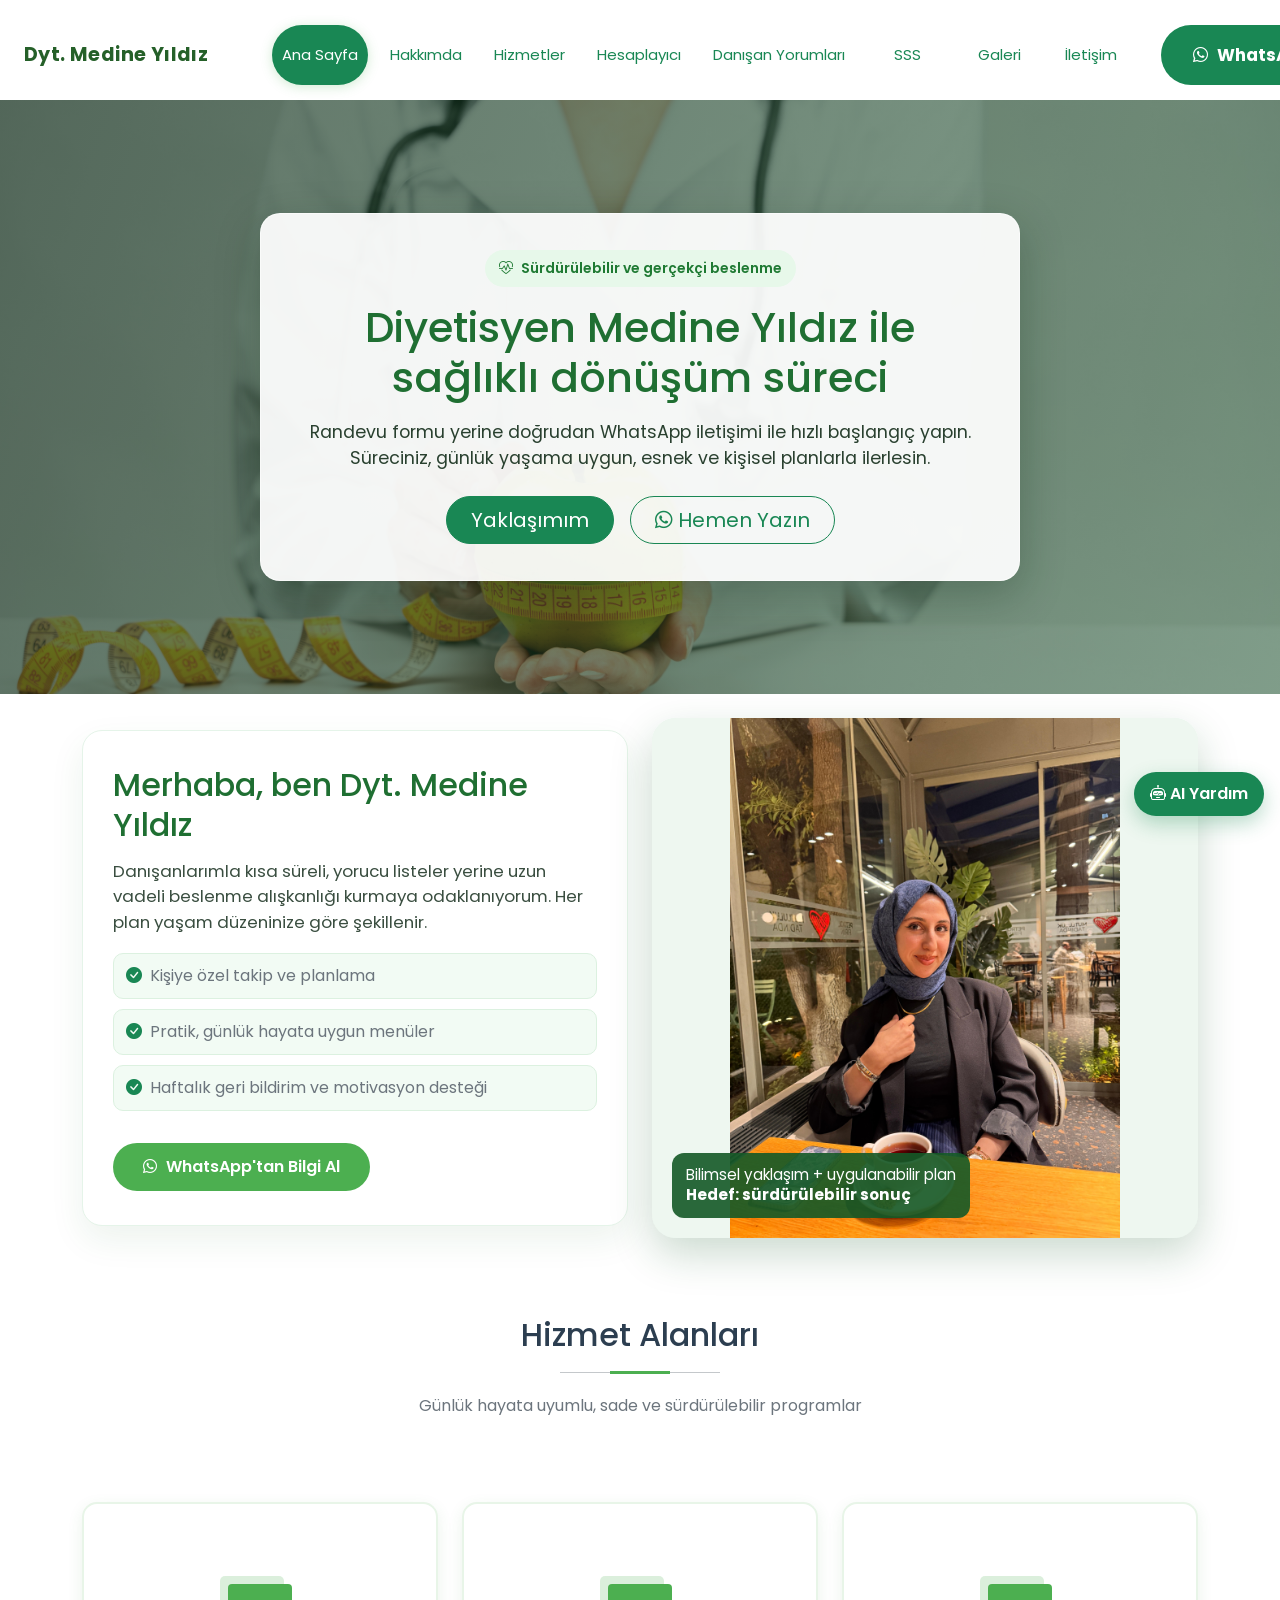
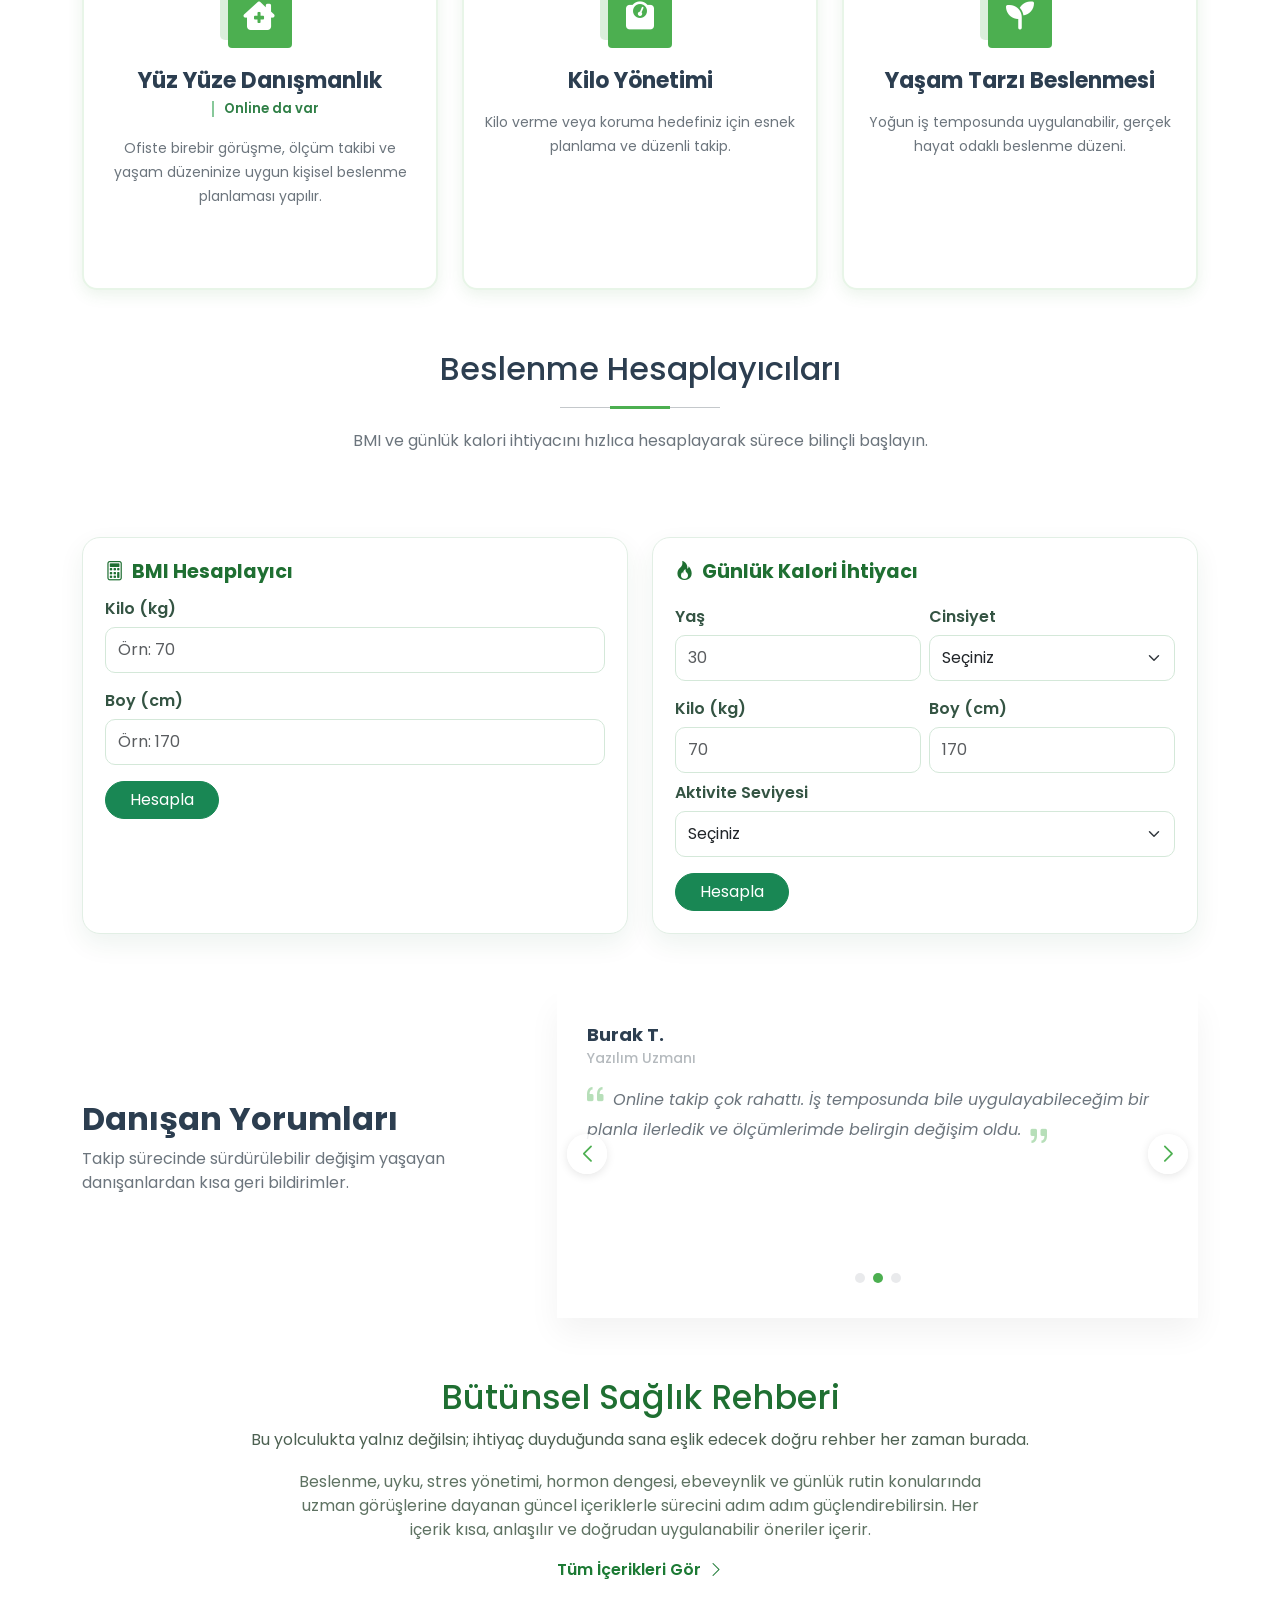
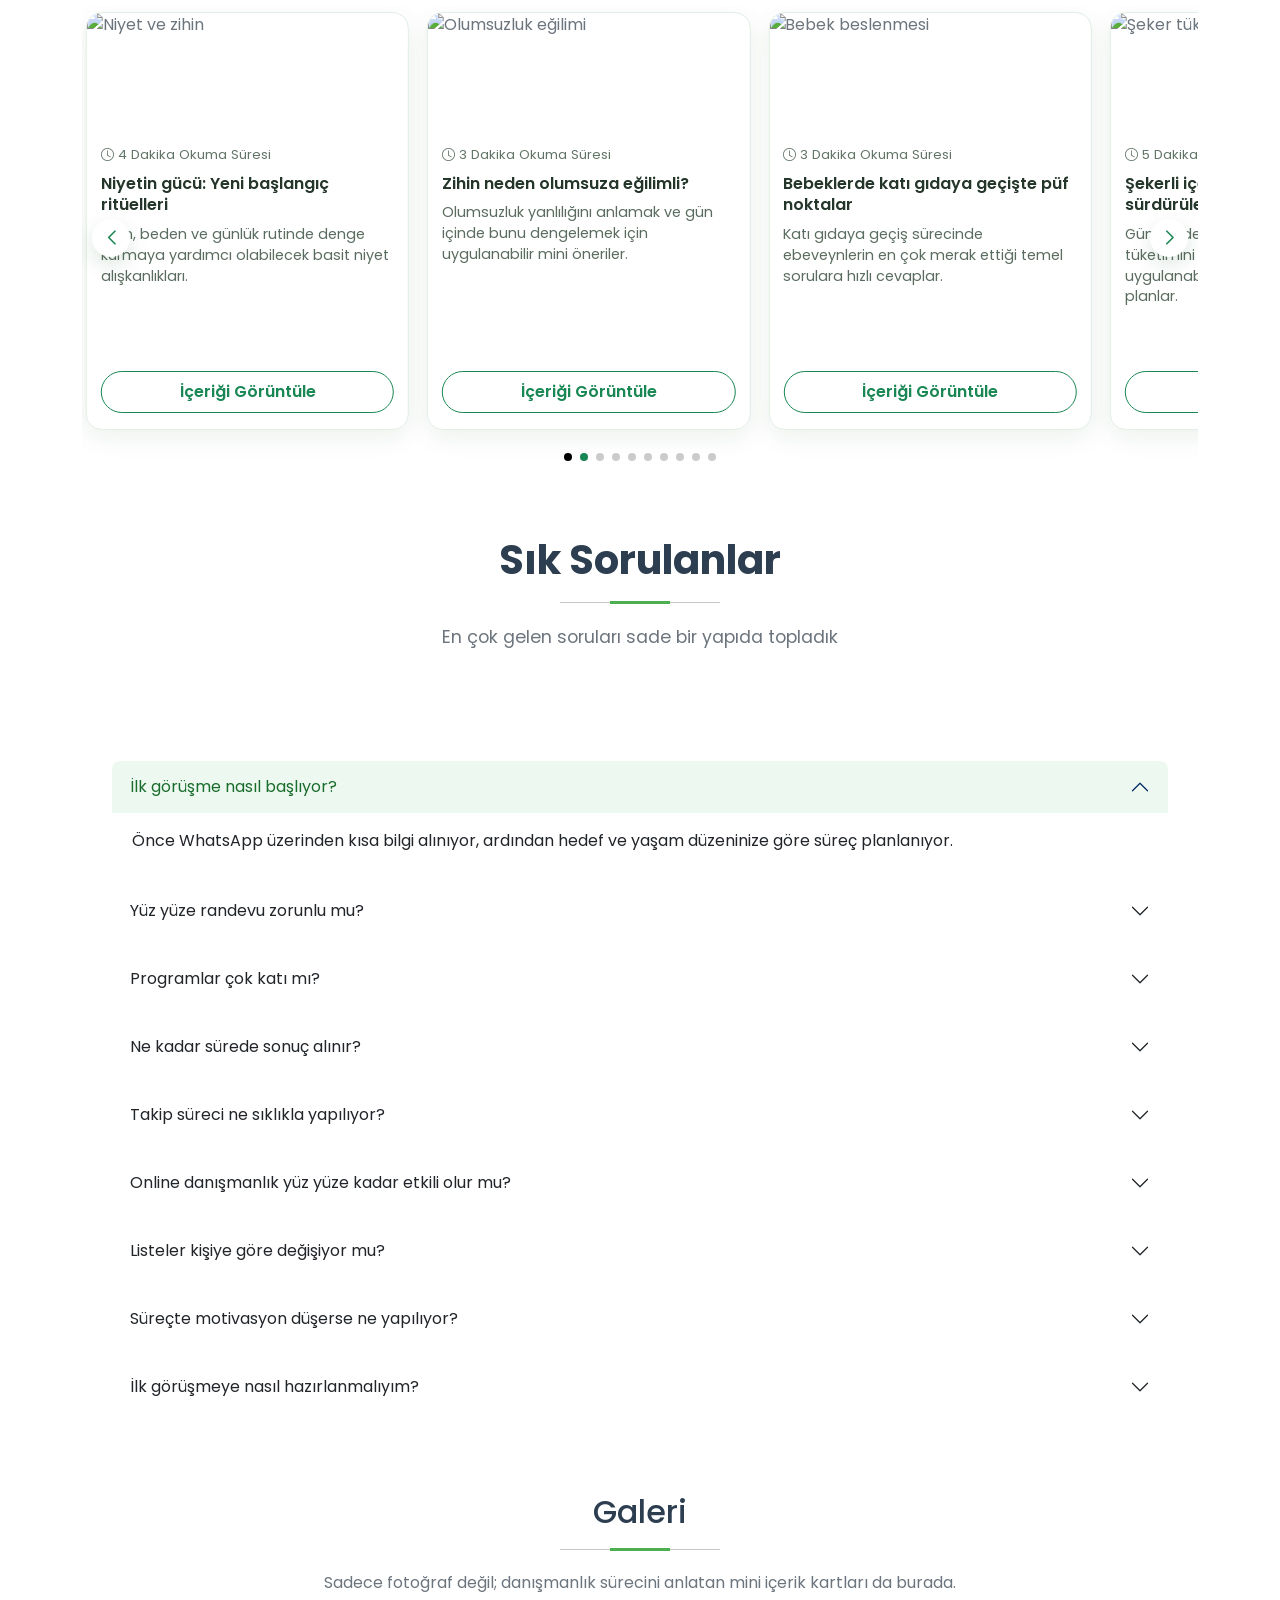
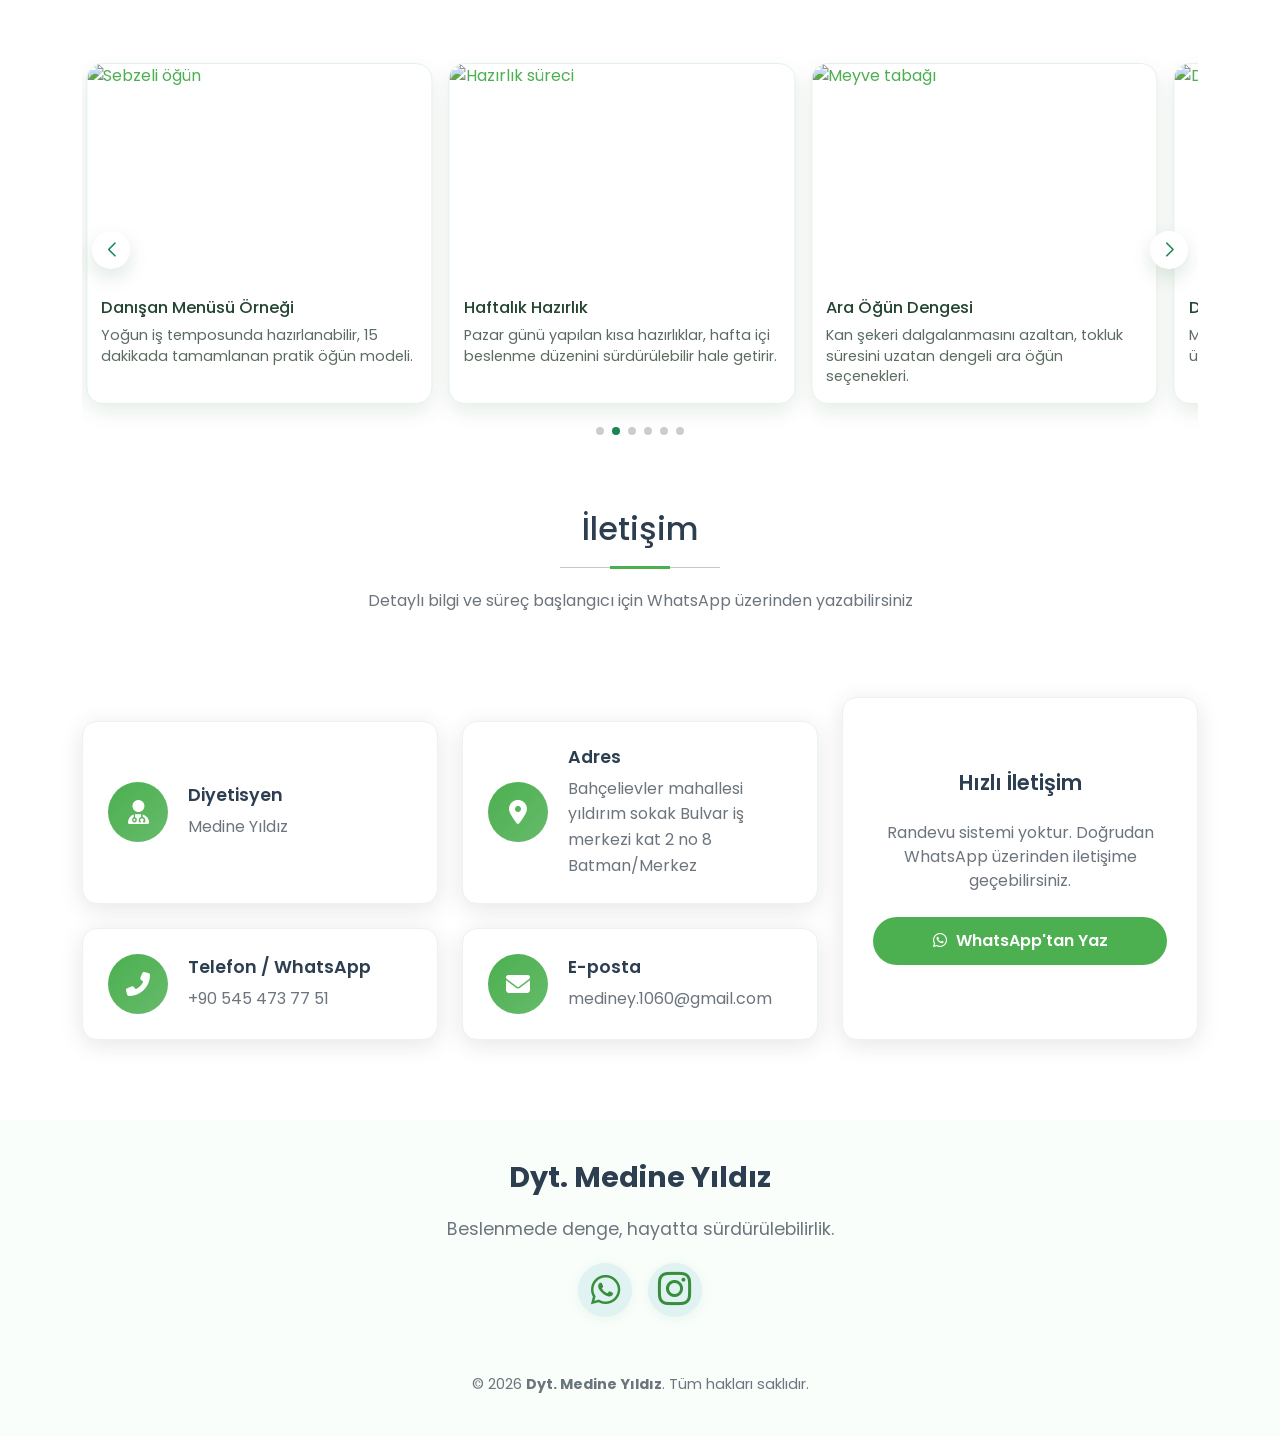
==== commit 96613385: "İletişim kartındaki çalışma saatleri alanını adres bilgisiyle güncelle. Kullanıcının verdiği ofis ad" ====
--- a/index.html
+++ b/index.html
@@ -1123,8 +1123,8 @@
               </div>
               <div class="col-md-6">
                 <div class="contact-card">
-                  <div class="contact-icon"><i class="fas fa-clock"></i></div>
-                  <div class="contact-info"><h4>Çalışma Saatleri</h4><p>Pazartesi - Cumartesi: 08:30 - 18:00<br>Pazar: Kapalı</p></div>
+                  <div class="contact-icon"><i class="fas fa-map-marker-alt"></i></div>
+                  <div class="contact-info"><h4>Adres</h4><p>Bahçelievler mahallesi yıldırım sokak Bulvar iş merkezi kat 2 no 8<br>Batman/Merkez</p></div>
                 </div>
               </div>
               <div class="col-md-6">
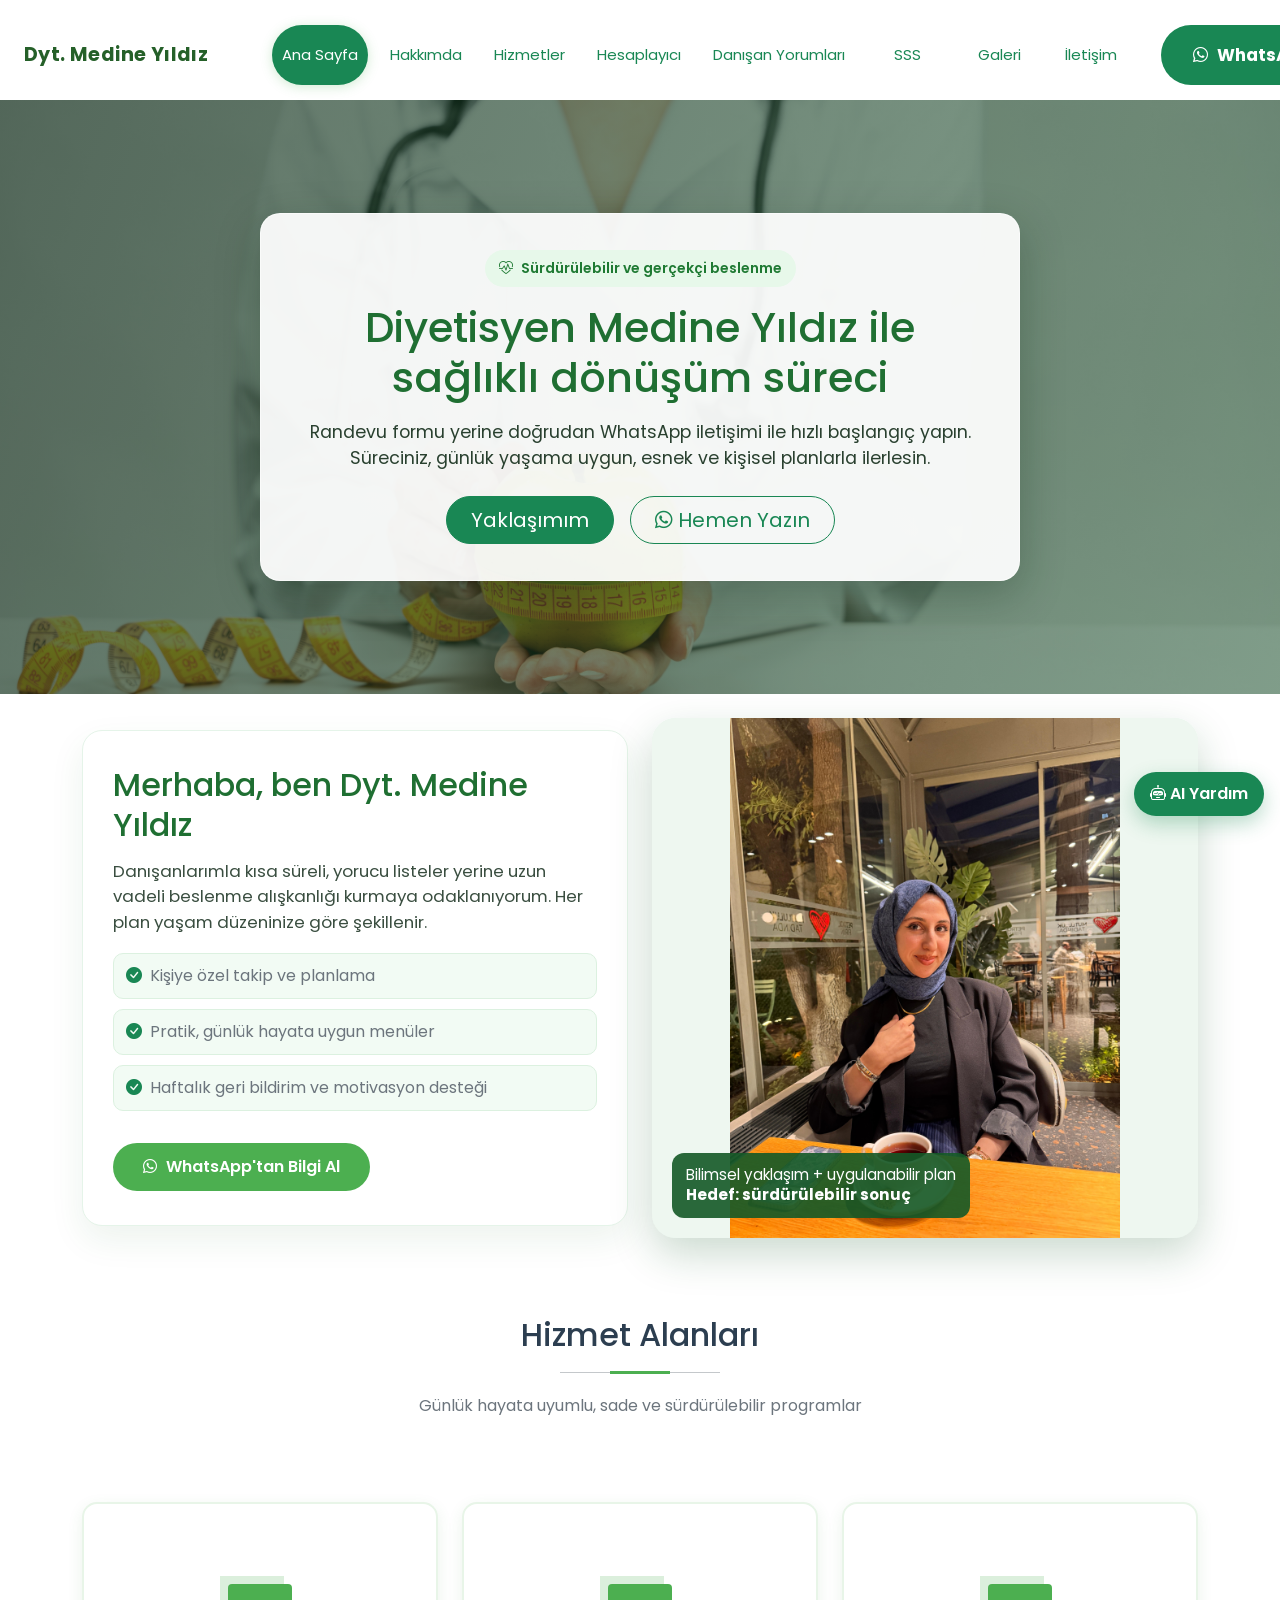
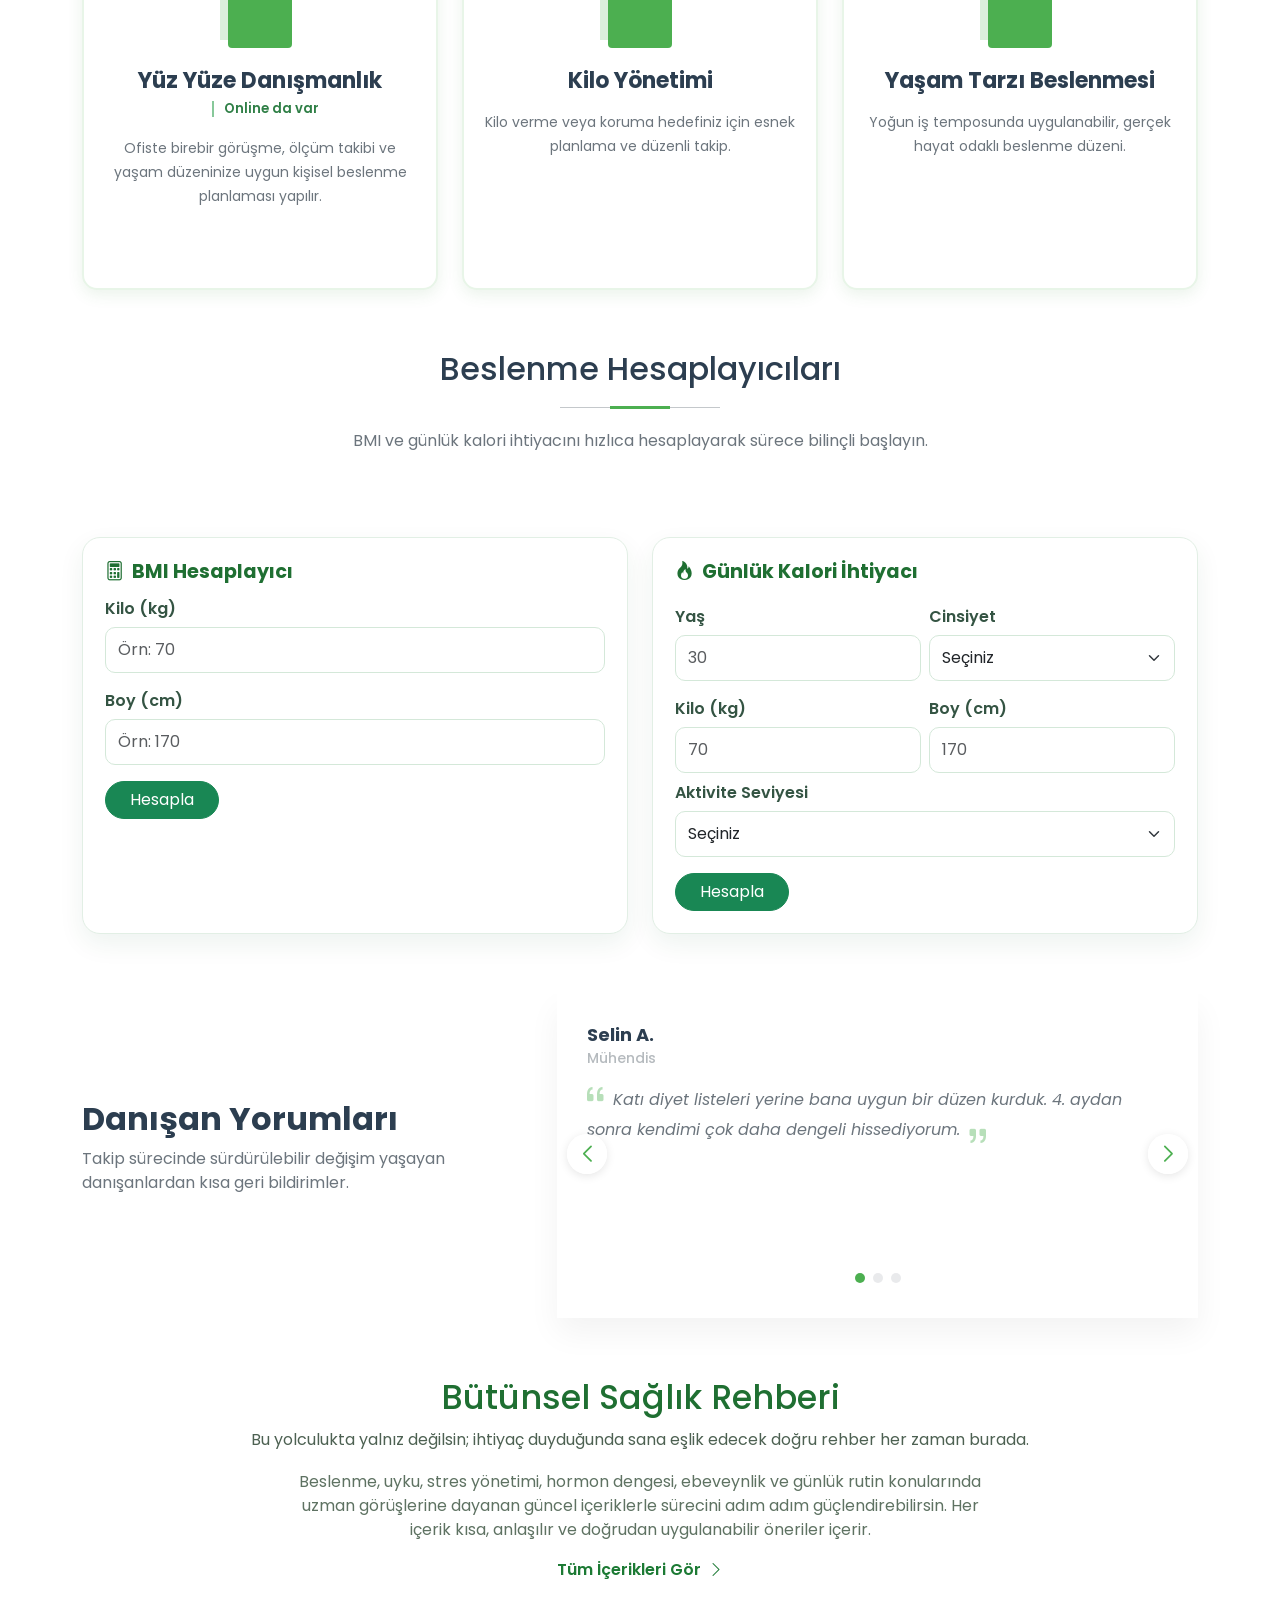
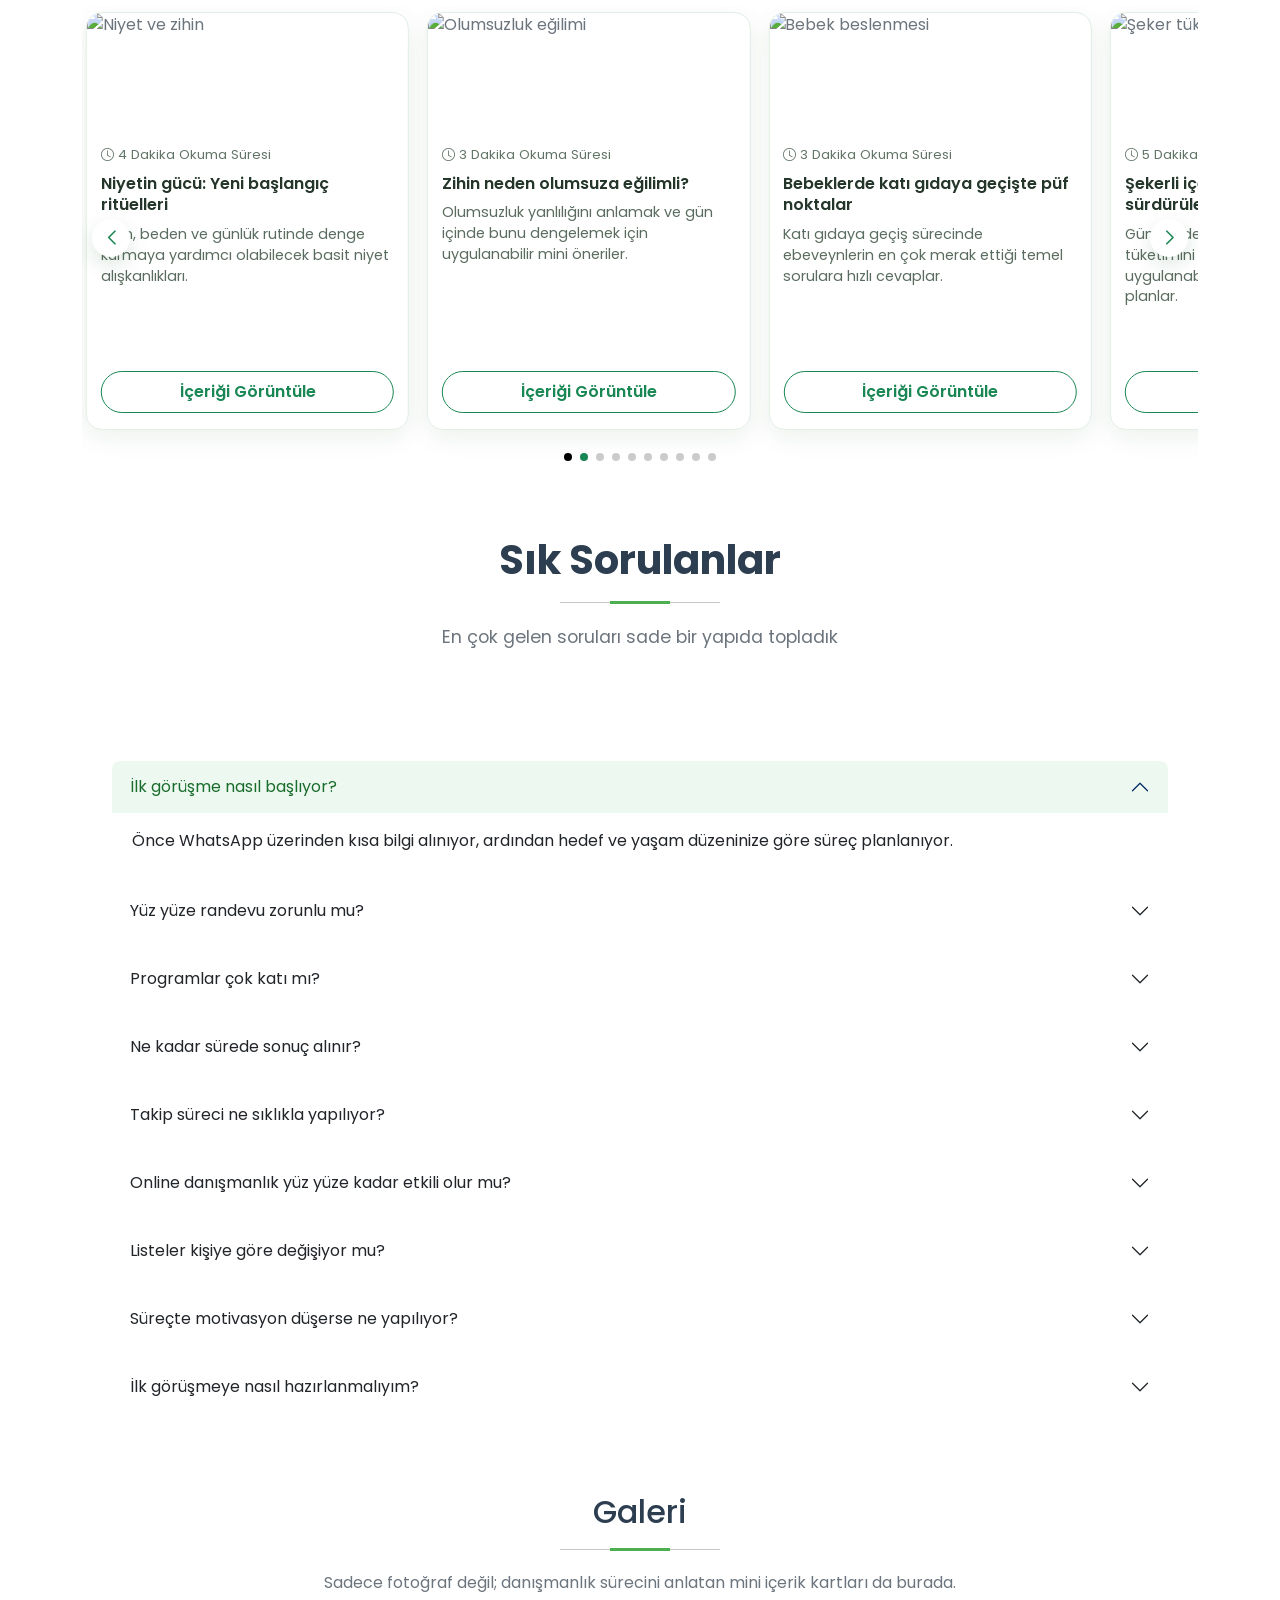
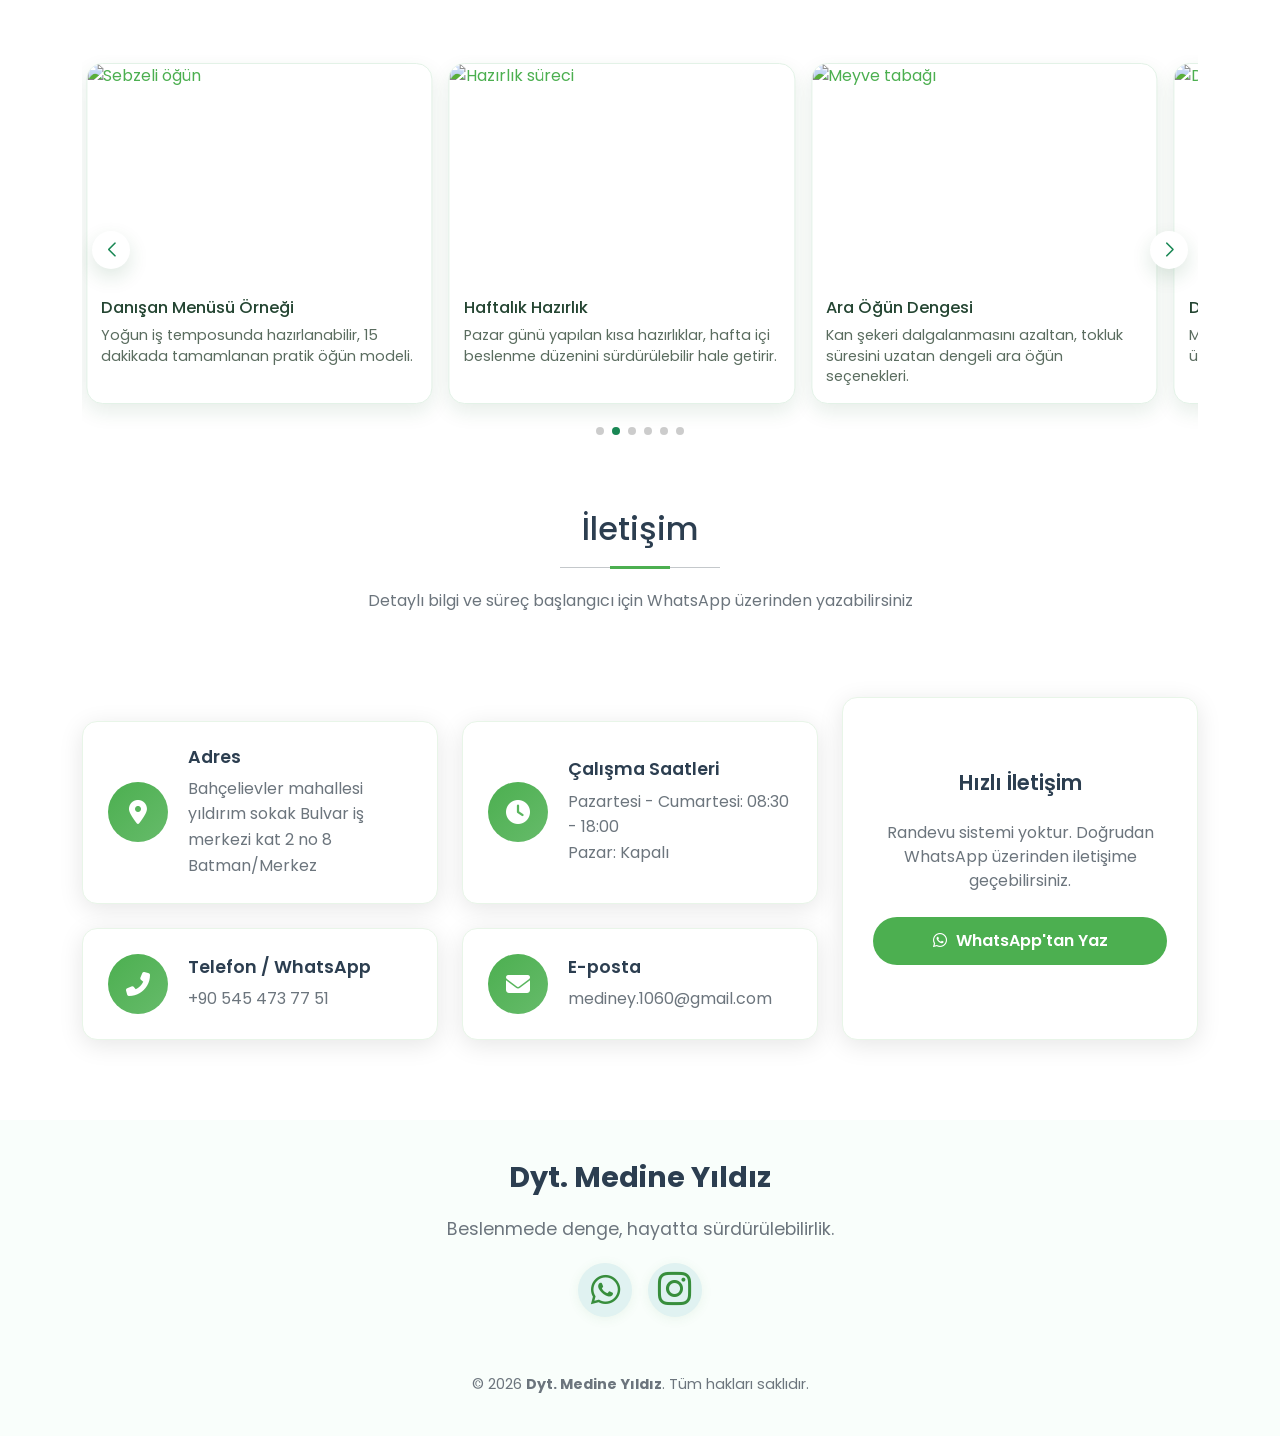
==== commit 259b8fc2: "Adres bilgisini diyetisyen kartına taşı. İletişim bölümünde adresi yanlışlıkla çalışma saatleri kart" ====
--- a/index.html
+++ b/index.html
@@ -1117,14 +1117,14 @@
             <div class="row gy-4">
               <div class="col-md-6">
                 <div class="contact-card">
-                  <div class="contact-icon"><i class="fas fa-user-md"></i></div>
-                  <div class="contact-info"><h4>Diyetisyen</h4><p>Medine Yıldız</p></div>
+                  <div class="contact-icon"><i class="fas fa-map-marker-alt"></i></div>
+                  <div class="contact-info"><h4>Adres</h4><p>Bahçelievler mahallesi yıldırım sokak Bulvar iş merkezi kat 2 no 8<br>Batman/Merkez</p></div>
                 </div>
               </div>
               <div class="col-md-6">
                 <div class="contact-card">
-                  <div class="contact-icon"><i class="fas fa-map-marker-alt"></i></div>
-                  <div class="contact-info"><h4>Adres</h4><p>Bahçelievler mahallesi yıldırım sokak Bulvar iş merkezi kat 2 no 8<br>Batman/Merkez</p></div>
+                  <div class="contact-icon"><i class="fas fa-clock"></i></div>
+                  <div class="contact-info"><h4>Çalışma Saatleri</h4><p>Pazartesi - Cumartesi: 08:30 - 18:00<br>Pazar: Kapalı</p></div>
                 </div>
               </div>
               <div class="col-md-6">
